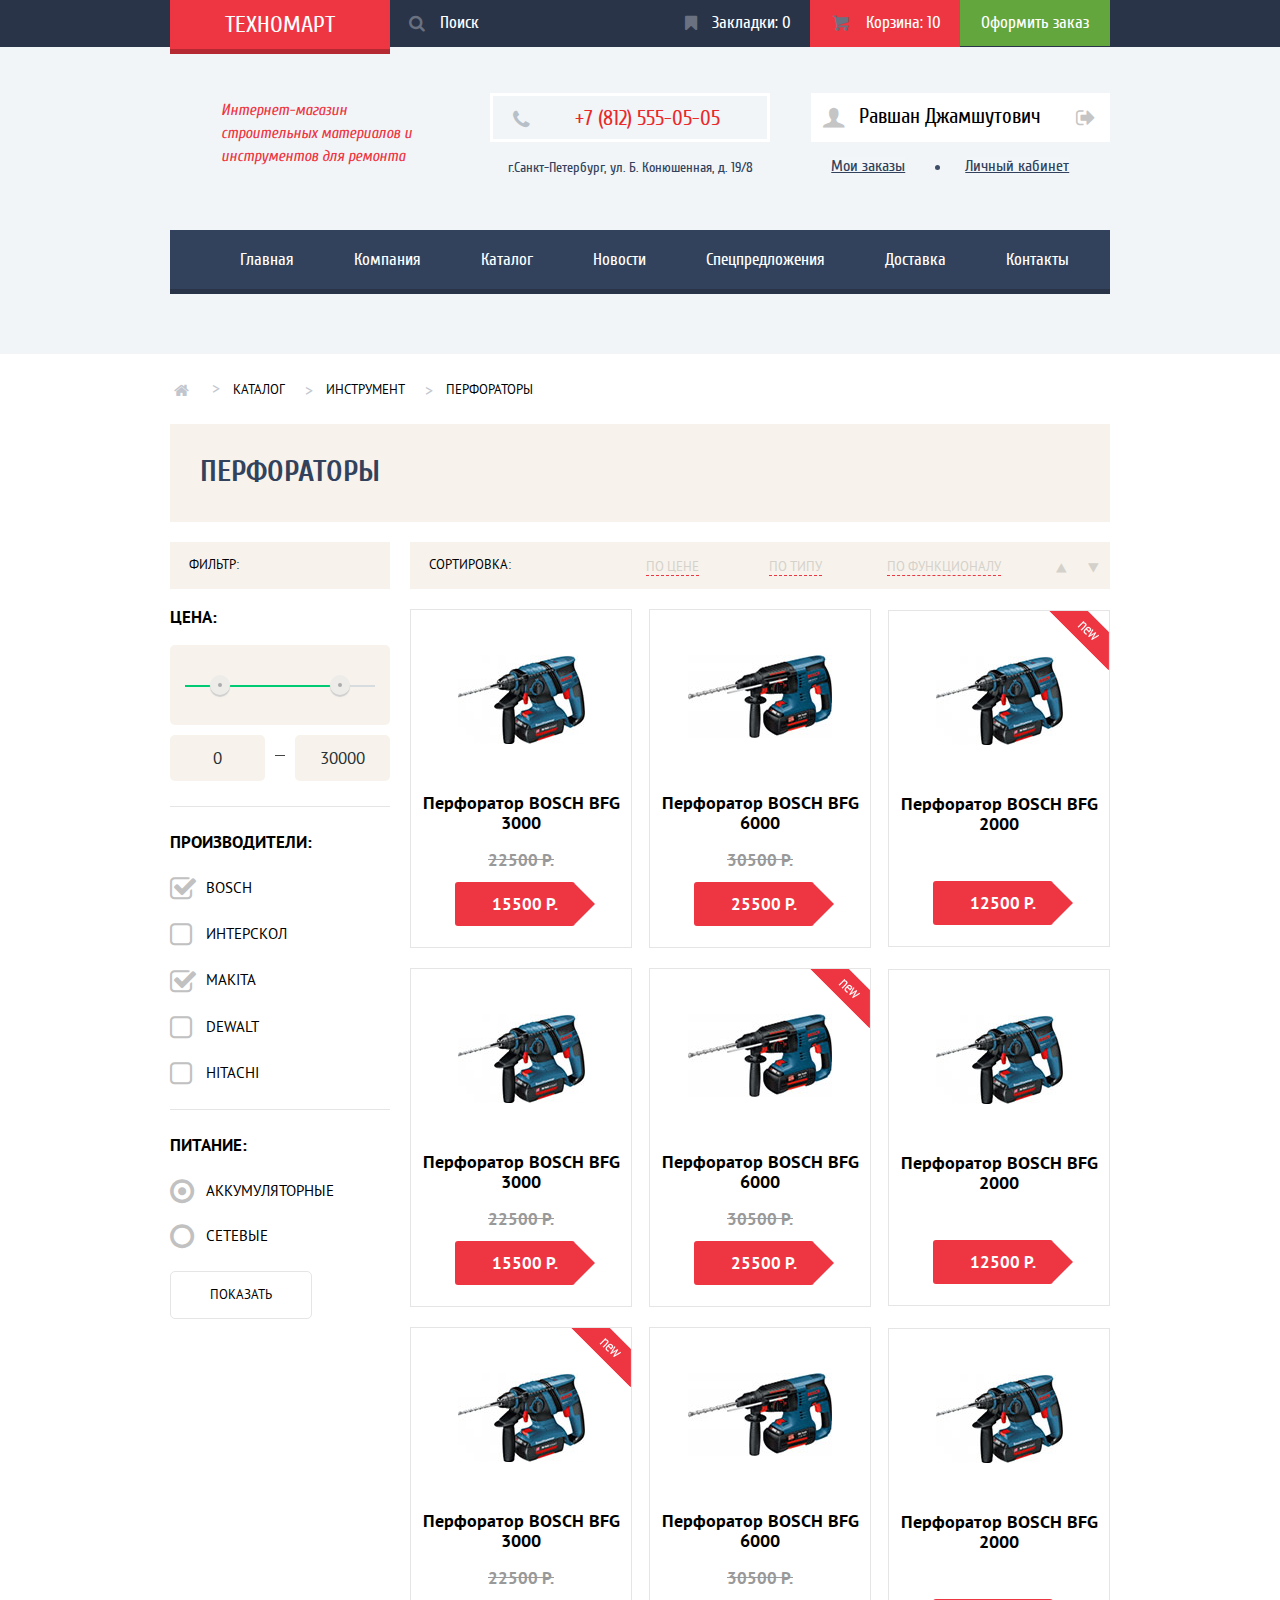
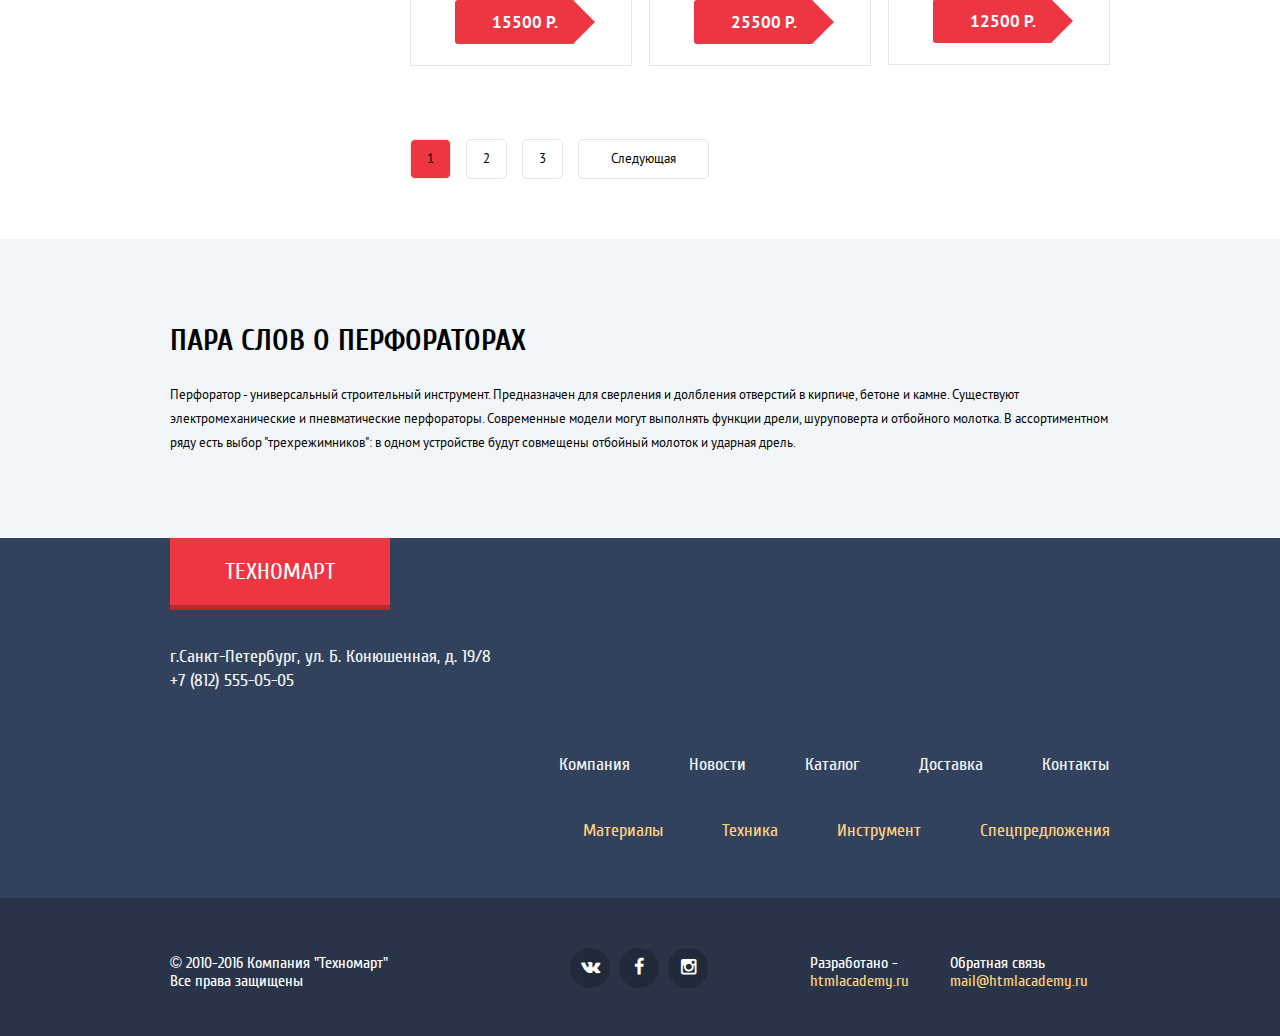
==== catalogue.html @ 8224f067 "Подправила замечания, начала формировать скрипты" ====
<!DOCTYPE html>
<html lang="ru">

<head>
  <meta charset="utf-8">
  <meta http-equiv="x-ua-compatible" content="IE=edge">
  <title>Техномарт - главная</title>
  <link href='https://fonts.googleapis.com/css?family=Cuprum:400,400italic,700&subset=cyrillic' rel='stylesheet' type='text/css'>
  <link href='https://fonts.googleapis.com/css?family=PT+Sans:400,400italic,700,700italic&subset=cyrillic' rel='stylesheet' type='text/css'>
  <link rel="stylesheet" href="css/normalize.css">
  <link rel="stylesheet" href="css/style.css">
</head>

<body>
  <header class="main-header">
    <div class="header-top">
      <div class="container clearfix">
        <div class="logo-wrapper">
          <a class="logo header" href="index.html">Техномарт</a>
        </div>
        <label class="goods-search">
          <input class="search-form" type="search" name="search" placeholder="Поиск">
          <i class="icon-search"></i>
        </label>
        <ul class="goods-order">
          <li>
            <a class="bookmark" href="#"><i class="icon-bookmark"></i>Закладки: 0</a>
          </li>
          <li>
            <a class="basket basket-full" href="#"><i class="icon-basket"></i>Корзина: 10</a>
          </li>
          <li>
            <a class="make-order" href="#">Оформить заказ</a>
          </li>
        </ul>
      </div>
    </div>
    <div class="header-middle">
      <div class="container clearfix">
        <div class="shop-presentation">
          <p>Интернет-магазин строительных материалов и инструментов для ремонта</p>
        </div>
        <div class="header-contacts">
          <span class="phone"><i class="icon-phone"></i>+7 (812) 555-05-05</span>
          <p>г.Санкт-Петербург, ул. Б. Конюшенная, д. 19/8</p>
        </div>
        <div class="user-block">
          <div class="authorized-user">
            <a class="username" href="#"><i class="icon-user"></i>Равшан Джамшутович</a>
            <a class="logout" href="#"><i class="icon-logout"></i></a>
          </div>
          <ul class="user-data">
            <li>
              <a class="orders" href="#">Мои заказы</a></li>
            <li><i></i></li>
            <li><a class="user-page" href="#">Личный кабинет</a></li>
          </ul>
        </div>
      </div>
      <nav class="main-navigation container">
        <ul>
          <li><a href="index.html">Главная</a></li>
          <li><a href="#">Компания</a></li>
          <li><a>Каталог</a></li>
          <li><a href="#">Новости</a></li>
          <li><a href="#">Спецпредложения</a></li>
          <li><a href="#">Доставка</a></li>
          <li><a href="#">Контакты</a></li>
        </ul>
      </nav>
    </div>
  </header>
  <div class="container">
    <ul class="breadcrumbs">
      <li>
        <a href="index.html"><i class="icon-home"></i></a>
      </li>
      <li>
        <a href="#">Каталог</a>
      </li>
      <li>
        <a href="#">Инструмент</a>
      </li>
      <li>
        <a>Перфораторы</a>
      </li>
    </ul>
    <h2 class="catalogue-title">Перфораторы</h2>
    <div class="catalogue-container clearfix">
      <div class="catalogue-content-left">
        <form class="catalogue-filter" action="/echo" method="post">
          <span class="range-category">Фильтр:</span>
          <span class="price-category">Цена:</span>
          <div class="price-filter">
            <div class="range-controls">
              <div class="scale">
                <div style="width:80%;" class="bar"></div>
              </div>
              <div class="toggle min-toggle"></div>
              <div class="toggle max-toggle"></div>
            </div>
            <div class="price-controls">
              <input class="min-price" type="text" value="0"><i></i>
              <input class="max-price" type="text" value="30000">
            </div>
          </div>
          <div class="producers">
            <fieldset>
              <legend>Производители:</legend>
              <input type="checkbox" name="BOSCH" id="BOSCH" checked>
              <label for="BOSCH">BOSCH</label>
              <input type="checkbox" name="Интерскол" id="Interscol">
              <label for="Interscol">ИНТЕРСКОЛ
              </label>
              <input type="checkbox" name="MAKITA" id="MAKITA" checked>
              <label for="MAKITA">MAKITA
              </label>
              <input type="checkbox" name="DEWALT" id="DEWALT">
              <label for="DEWALT">DEWALT
              </label>
              <input type="checkbox" name="HITACHI" id="HITACHI">
              <label for="HITACHI">HITACHI
              </label>
            </fieldset>
          </div>
          <div class="power-supply">
            <fieldset>
              <legend>Питание:</legend>
              <input type="radio" name="power-supply" id="power-supply1" value="Аккумуляторные" checked>
              <label for="power-supply1">Аккумуляторные
              </label>
              <input type="radio" name="power-supply" id="power-supply2" value="Сетевые">
              <label for="power-supply2">Сетевые
              </label>
            </fieldset>
          </div>
          <button class="supply-btn" type="submit">Показать</button>
        </form>
      </div>
      <div class="catalogue-content-right">
        <div class="sorting range-category clearfix">
          <span class="sorting-title">Сортировка:</span>
          <ul class="sorting-category">
            <li><a href="#">По цене</a></li>
            <li><a href="#">По типу</a></li>
            <li><a href="#">По функционалу</a></li>
            <li><a class="sorting-controls active" href="#"><i class="icon-up-dir"></i></a></li>
            <li><a class="sorting-controls" href="#"><i class="icon-down-dir"></i></a></li>
          </ul>
        </div>
        <div class="catalogue-list">
          <div class="catalogue-wrapper">
            <div class="catalogue-item-image inner-page">
              <div class="flag flag-new"></div>
              <div class="actions">
                <a class="buy" href="#"><i class="icon-basket"></i>Купить</a>
                <a class="bookmark" href="#">В закладки</a>
              </div>
              <div class="image">
                <img width="127" height="89" src="img/BFG-3000-trim.jpg" alt="BOSCH BFG 3000">
              </div>
              <p>
                <a class="item-title" href="#">
                  <span>Перфоратор BOSCH</span>
                  <span>BFG 3000</span></a>
              </p>
              <span class="discount">22500 P.</span>
              <span class="price">15500 P.</span>
            </div>
            <div class="catalogue-item-image inner-page">
              <div class="flag flag-new"></div>
              <div class="actions">
                <a class="buy" href="#"><i class="icon-basket"></i>Купить</a>
                <a class="bookmark" href="#">В закладки</a>
              </div>
              <div class="image">
                <img width="144" height="83" src="img/BFG-6000-trim.jpg" alt="BOSCH BFG 6000">
              </div>
              <p>
                <a class="item-title" href="#">
                  <span>Перфоратор BOSCH</span>
                  <span>BFG 6000</span></a>
              </p>
              <span class="discount">30500 P.</span>
              <span class="price">25500 P.</span>
            </div>
            <div class="catalogue-item-image inner-page no-discount">
              <div class="flag flag-new new-item"></div>
              <div class="actions">
                <a class="buy" href="#"><i class="icon-basket"></i>Купить</a>
                <a class="bookmark" href="#">В закладки</a>
              </div>
              <div class="image">
                <img width="127" height="89" src="img/BFG-2000-trim.jpg" alt="BOSCH BFG 2000">
              </div>
              <p>
                <a class="item-title" href="#">
                  <span>Перфоратор</span>
                  <span>BOSCH BFG 2000</span></a>
              </p>
              <span class="discount">12500 Р.</span>
              <span class="price">12500 P.</span>
            </div>
            <div class="catalogue-item-image inner-page">
              <div class="flag flag-new"></div>
              <div class="actions">
                <a class="buy" href="#"><i class="icon-basket"></i>Купить</a>
                <a class="bookmark" href="#">В закладки</a>
              </div>
              <div class="image">
                <img width="127" height="89" src="img/BFG-3000-trim.jpg" alt="BOSCH BFG 3000">
              </div>
              <p>
                <a class="item-title" href="#">
                  <span>Перфоратор BOSCH</span>
                  <span>BFG 3000</span></a>
              </p>
              <span class="discount">22500 P.</span>
              <span class="price">15500 P.</span>
            </div>
            <div class="catalogue-item-image inner-page">
              <div class="flag flag-new new-item"></div>
              <div class="actions">
                <a class="buy" href="#"><i class="icon-basket"></i>Купить</a>
                <a class="bookmark" href="#">В закладки</a>
              </div>
              <div class="image">
                <img width="144" height="83" src="img/BFG-6000-trim.jpg" alt="BOSCH BFG 6000">
              </div>
              <p>
                <a class="item-title" href="#">
                  <span>Перфоратор BOSCH</span>
                  <span>BFG 6000</span></a>
              </p>
              <span class="discount">30500 P.</span>
              <span class="price">25500 P.</span>
            </div>
            <div class="catalogue-item-image inner-page no-discount">
              <div class="flag flag-new"></div>
              <div class="actions">
                <a class="buy" href="#"><i class="icon-basket"></i>Купить</a>
                <a class="bookmark" href="#">В закладки</a>
              </div>
              <div class="image">
                <img width="127" height="89" src="img/BFG-2000-trim.jpg" alt="BOSCH BFG 2000">
              </div>
              <p>
                <a class="item-title" href="#">
                  <span>Перфоратор BOSCH</span>
                  <span>BFG 2000</span></a>
              </p>
              <span class="discount">12500 Р.</span>
              <span class="price">12500 P.</span>
            </div>
            <div class="catalogue-item-image inner-page">
              <div class="flag flag-new new-item"></div>
              <div class="actions">
                <a class="buy" href="#"><i class="icon-basket"></i>Купить</a>
                <a class="bookmark" href="#">В закладки</a>
              </div>
              <div class="image">
                <img width="127" height="89" src="img/BFG-3000-trim.jpg" alt="BOSCH BFG 3000">
              </div>
              <p>
                <a class="item-title" href="#">
                  <span>Перфоратор BOSCH</span>
                  <span>BFG 3000</span></a>
              </p>
              <span class="discount">22500 P.</span>
              <span class="price">15500 P.</span>
            </div>
            <div class="catalogue-item-image inner-page">
              <div class="flag flag-new"></div>
              <div class="actions">
                <a class="buy" href="#"><i class="icon-basket"></i>Купить</a>
                <a class="bookmark" href="#">В закладки</a>
              </div>
              <div class="image">
                <img width="144" height="83" src="img/BFG-6000-trim.jpg" alt="BOSCH BFG 6000">
              </div>
              <p>
                <a class="item-title" href="#">
                  <span>Перфоратор BOSCH</span>
                  <span> BFG 6000</span></a>
              </p>
              <span class="discount">30500 P.</span>
              <span class="price">25500 P.</span>
            </div>
            <div class="catalogue-item-image inner-page no-discount">
              <div class="flag flag-new"></div>
              <div class="actions">
                <a class="buy" href="#"><i class="icon-basket"></i>Купить</a>
                <a class="bookmark" href="#">В закладки</a>
              </div>
              <div class="image">
                <img width="127" height="89" src="img/BFG-2000-trim.jpg" alt="BOSCH BFG 2000">
              </div>
              <p>
                <a class="item-title" href="#">
                  <span>Перфоратор BOSCH</span>
                  <span>BFG 2000</span></a>
              </p>
              <span class="discount">12500 Р.</span>
              <span class="price">12500 P.</span>
            </div>
          </div>
        </div>
        <ul class="paginator">
          <li>
            <a class="page current">1</a>
          </li>
          <li>
            <a class="page" href="#2">2</a>
          </li>
          <li>
            <a class="page" href="#3">3</a>
          </li>
          <li>
            <a class="next" href="#">Следующая</a>
          </li>
        </ul>
      </div>
    </div>
  </div>
  <div class="goods-description">
    <div class="container">
      <h2 class="catalogue-info">Пара слов о перфораторах</h2>
      <p>Перфоратор - универсальный строительный инструмент. Предназначен для сверления и долбления отверстий в кирпиче, бетоне и камне. Существуют электромеханические и пневматические перфораторы. Современные модели могут выполнять функции дрели, шуруповерта
        и отбойного молотка. В ассортиментном ряду есть выбор "трехрежимников": в одном устройстве будут совмещены отбойный молоток и ударная дрель.</p>
    </div>
  </div>
  <footer class="main-footer catalogue-footer">
    <div class="footer-top">
      <div class="container clearfix">
        <div class="footer-contacts">
          <a class="logo footer" href="index.html">Техномарт</a>
          <p>г.Санкт-Петербург, ул. Б. Конюшенная, д. 19/8
            <br> +7 (812) 555-05-05</p>
        </div>
        <div class="footer-navigation">
          <nav class="site-navigation">
            <ul>
              <li><a href="#">Компания</a></li>
              <li><a href="#">Новости</a></li>
              <li><a>Каталог</a></li>
              <li><a href="#">Доставка</a></li>
              <li><a href="#">Контакты</a></li>
            </ul>
          </nav>
          <nav class="goods-navigation">
            <ul>
              <li><a href="#">Материалы</a></li>
              <li><a href="#">Техника</a></li>
              <li><a href="#">Инструмент</a></li>
              <li><a href="#">Спецпредложения</a></li>
            </ul>
          </nav>
        </div>
      </div>
    </div>
    <div class="footer-bottom">
      <div class="container clearfix">
        <div class="footer-copyright">
          <p>© 2010-2016 Компания "Техномарт"
            <br> Все права защищены</p>
        </div>
        <div class="footer-social">
          <a href="#" class="social-btn"><i class="icon-vk"></i><b>Вконтакте</b></a>
          <a href="#" class="social-btn"><i class="icon-facebook"></i><b>Фейсбук</b></a>
          <a href="#" class="social-btn"><i class="icon-instagramm"></i><b>Инстаграмм</b></a>
        </div>
        <div class="footer-feedback">
          <p>
            <span>Обратная связь</span>
            <a href="#">mail@htmlacademy.ru</a></p>
        </div>
        <div class="footer-developers">
          <p>
            <span>Разработано - </span>
            <a href="#">htmlacademy.ru</a></p>
        </div>
      </div>
    </div>
  </footer>
  <div class="modal-content-order">
    <button class="modal-content-close" type="button" title="Закрыть">Закрыть</button>
    <div class="modal-form-wrapper">
      <i class="icon-add"></i>
      <h2>Товар добавлен в корзину!</h2>
    </div>
    <div class="add-basket-actions">
      <div class="modal-form-wrapper">
        <a class="btn modal-make-order" href="#">Оформить заказ</a>
        <a class="btn purchase" href="#">Продолжить покупки</a>
      </div>
    </div>
  </div>
  <div class="modal-overlay" hidden></div>
<script src="js/popup-map.js"></script>
</body>

</html>
---- css/style.css ----
@font-face {
      font-weight: normal;
      font-style: normal;
      font-family: 'symbols-technomart';
      src: url('../fonts/symbols-technomart.woff') format('woff'), url('../fonts/symbols-technomart.woff2') format('woff2');
    }
    @font-face {
      font-weight: normal;
      font-style: normal;
      font-family: 'Cuprum';
      src: url('../fonts/web/cuprum.woff') format('woff'), url('../fonts/web/cuprum.woff2') format('woff2');
    }
    @font-face {
      font-weight: normal;
      font-style: italic;
      font-family: 'Cuprum';
      src: url('../fonts/web/cuprumitalic.woff') format('woff'), url('../fonts/web/cuprumitalic.woff2') format('woff2');
    }
    @font-face {
      font-weight: bold;
      font-style: normal;
      font-family: 'Cuprum';
      src: url('../fonts/web/cuprumbold.woff') format('woff'), url('../fonts/web/cuprumbold.woff2') format('woff2');
    }
    @font-face {
      font-weight: normal;
      font-style: normal;
      font-family: 'PT Sans';
      src: url('../fonts/web/ptsans.woff') format('woff'), url('../fonts/web/ptsans.woff2') format('woff2');
    }
    @font-face {
      font-weight: bold;
      font-style: normal;
      font-family: 'PT Sans';
      src: url('../fonts/web/ptsansbold.woff') format('woff'), url('../fonts/web/ptsansbold.woff2') format('woff2');
    }
    [class^='icon-']::before, [class*=' icon-']::before {
      display: inline-block;
      vertical-align: middle;
      width: 1em;
      margin-right: 0.2em;
      margin-left: 0.2em;
      font-weight: normal;
      line-height: 1em;
      font-family: 'symbols-technomart';
      text-align: center;
      text-transform: none;
      text-decoration: inherit;
      font-style: normal;
      font-variant: normal;
      speak: none;
    }
    .icon-left::before {
      content: '\3c';
    }
    /* '&lt;' */

    .icon-right::before {
      content: '\3e';
    }
    /* '&gt;' */

    .icon-basket::before {
      content: '\62';
    }
    /* 'b' */

    .icon-facebook::before {
      content: '\66';
    }
    /* 'f' */

    .icon-twitter::before {
      content: '\74';
    }
    /* 't' */

    .icon-vk::before {
      content: '\76';
    }
    /* 'v' */

    .icon-up::before {
      content: '\2c4';
    }
    /* '˄' */

    .icon-down::before {
      content: '\2c5';
    }
    /* '˅' */

    .icon-left-big::before {
      content: '\2190';
    }
    /* '←' */

    .icon-right-big::before {
      content: '\2192';
    }
    /* '→' */

    .icon-login::before {
      content: '\2386';
    }
    /* '⎆' */

    .icon-logout::before {
      content: '\241b';
    }
    /* '␛' */

    .icon-up-dir::before {
      content: '\25b2';
    }
    /* '▲' */

    .icon-down-dir::before {
      content: '\25bc';
    }
    /* '▼' */

    .icon-circle::before {
      content: '\25cb';
    }
    /* '○' */

    .icon-circle-dot::before {
      content: '\25cf';
    }
    /* '●' */

    .icon-star::before {
      content: '\2605';
    }
    /* '★' */

    .icon-check-off::before {
      content: '\2610';
    }
    /* '☐' */

    .icon-check-on::before {
      content: '\2611';
    }
    /* '☑' */

    .icon-youtube::before {
      content: '\f39e';
    }
    /* '' */

    .icon-home::before {
      content: '🏠';
    }
    /* '\1f3e0' */

    .icon-user::before {
      content: '👨';
    }
    /* '\1f468' */

    .icon-phone::before {
      content: '📞';
    }
    /* '\1f4de' */

    .icon-instagramm::before {
      content: '📷';
    }
    /* '\1f4f7' */

    .icon-search::before {
      content: '🔍';
    }
    .icon-bookmark::before {
      content: '\1f516';
    }
    body {
      margin: 0;
      padding: 0;
      background: #fff;
      color: #000;
      font-family: 'Cuprum', sans-serif, 'Arial';
      font-size: 18px;
      line-height: 18px;
      font-weight: 400;
    }
    a {
      text-decoration: none;
    }
    ul {
      list-style-type: none;
    }
    .clearfix::after {
      content: '';
      display: table;
      clear: both;
    }
    .container {
      width: 940px;
      margin: 0 auto;
      padding: 0 10px;
    }
    .header-top, .footer-bottom {
      background: #293449;
    }
    .main-navigation, .footer-top {
      background: #32425c;
    }
    .header-top i::before {
      color: #b7bfc8;
      font-size: 17px;
      line-height: 18px;
    }
    .header-top, .main-footer {
      min-width: 960px;
    }
    .logo-wrapper {
      position: relative;
    }
    .logo {
      display: inline-block;
      width: 220px;
      -moz-box-sizing: border-box;
      /* Для Firefox */
      -webkit-box-sizing: border-box;
      /* Для Safari и Chrome */
      box-sizing: border-box;
      padding: 13px 55px;
      padding-bottom: 17px;
      background: #ee3643;
      -webkit-box-shadow: inset 0 -5px 0 0 rgba(0, 0, 0, 0.24);
      -moz-box-shadow: inset 0 -5px 0 0 rgba(0, 0, 0, 0.24);
      box-shadow: inset 0 -5px 0 0 rgba(0, 0, 0, 0.24);
      color: #fff;
      font-size: 24px;
      line-height: 24px;
      text-transform: uppercase;
      text-align: center;
      vertical-align: bottom;
    }
    .header {
      position: absolute;
    }
    .header:hover {
      background: #ca2c37;
    }
    .header:focus {
      background: #ba2732;
    }
    .goods-search {
      float: left;
      margin-left: 220px;
      position: relative;
      width: 260px;
    }
    .search-form[type='search'] {
      -moz-box-sizing: border-box;
      /* Для Firefox */
      -webkit-box-sizing: border-box;
      /* Для Safari и Chrome */
      box-sizing: border-box;
      padding-top: 14px;
      padding-bottom: 14px;
      padding-left: 50px;
      width: inherit;
      background: #293449;
      font-family: 'Cuprum', sans-serif, 'Arial';
      color: #fff;
      font-size: 17px;
      line-height: 18px;
      border: none;
      /* Убираем рамку */
      outline: none;
      /* Убираем свечение в Chrome и Safari */
      -webkit-appearance: none;
      /* Убираем рамку в Chrome и Safari */
    }
    .search-form+.icon-search {
      display: inline;
    }
    .goods-search .icon-search::before {
      content: '🔍';
      position: absolute;
      top: 15px;
      left: 15px;
      color: #6a7180;
    }
    .goods-search .search-form[type='search']:focus {
      background: #fff;
      color: #585858;
    }
    .goods-search input[type='search']:focus+.icon-search:before {
      color: #ee3643;
    }
    .search-form[type='search']::-webkit-input-placeholder {
      color: #fff;
      opacity: 1;
    }
    .search-form[type='search']::-moz-placeholder {
      color: #fff;
      opacity: 1;
    }
    .search-form[type='search']:-moz-placeholder {
      color: #fff;
      opacity: 1;
    }
    .search-form[type='search']:-ms-input-placeholder {
      color: #fff;
      opacity: 1;
    }
    .header-top i::before {
      color: #6a7180;
    }
    .header-top i:hover::before {
      color: #fff;
    }
    .icon-bookmark::before {
      margin-right: 13px;
    }
    .icon-basket::before {
      margin-right: 17px;
    }
    .goods-order .basket-full {
      background: #ee3643;
    }
    .bookmark:hover {
      background: #212a3a;
      color: #fff;
    }
    .goods-order .basket-empty:hover {
      background: #212a3a;
      color: #fff;
    }
    .goods-order .basket-full:hover {
      background: #ba2732;
      color: #fff;
    }
    .goods-order a:focus:not(.make-order) {
      background: #161d29;
      color: #8b8e94;
    }
    .goods-order {
      float: right;
      margin: 0;
      padding: 0;
      font-size: 0;
    }
    .goods-order li {
      display: inline-block;
      vertical-align: top;
      text-align: center;
      font-size: 17px;
      line-height: 18px;
    }
    .goods-order a {
      display: block;
      padding-top: 14px;
      padding-bottom: 14px;
      width: 150px;
      color: #fff;
    }
    .goods-order .make-order {
      background: #63a63e;
    }
    .goods-order .make-order:hover {
      background: #5fbb2d;
    }
    .goods-order .make-order:focus {
      background: #518534;
      color: #b7c9af;
    }
    h1 {
      color: #32425c;
      font-family: 'Cuprum', sans-serif;
      font-size: 30px;
      line-height: 30px;
      font-weight: 400;
    }
    .header-middle {
      background: #f1f5f7;
      padding-top: 46px;
      padding-bottom: 60px;
    }
    .shop-presentation {
      float: left;
      max-width: 300px;
      -moz-box-sizing: border-box;
      /* Для Firefox */
      -webkit-box-sizing: border-box;
      /* Для Safari и Chrome */
      box-sizing: border-box;
      padding-left: 51px;
      padding-right: 48px;
      font-style: italic;
      font-size: 16px;
      line-height: 23px;
      color: #ee3643;
      margin-top: -10px;
      margin-right: 20px;
    }
    .header-contacts {
      float: left;
    }
    .phone {
      display: inline-block;
      border: 3px solid #fff;
      text-align: center;
      padding-top: 13px;
      padding-bottom: 13px;
      padding-left: 53px;
      padding-right: 47px;
      vertical-align: middle;
      height: 17px;
      color: #e9292a;
      font-size: 21px;
    }
    .icon-phone {
      position: relative;
    }
    .icon-phone::before {
      content: '📞';
      color: #b7bfc8;
      -webkit-transform: translateX(-40px);
      transform: translateX(-40px);
    }
    .header-contacts p {
      font-size: 14px;
      line-height: 24px;
      color: #32425c;
      text-align: center;
    }
    .user-block {
      float: right;
      padding: 0;
      margin: 0;
      font-size: 0;
      min-width: 280px;
    }
    .user-block a {
      font-size: 21px;
      line-height: 18px;
      color: #000;
      background: #fff;
    }
    .login, .signup {
      display: inline-block;
      padding-top: 14px;
      padding-bottom: 14px;
      text-align: center;
      vertical-align: middle;
    }
    .login {
      padding-right: 27px;
      padding-left: 16px;
      margin-right: 10px;
    }
    .icon-login::before {
      color: #c5c5c5;
      font-size: 18px;
      -webkit-transform: translateX(-5px);
      transform: translateX(-5px);
    }
    .icon-login:hover::before {
      color: #32425c;
    }
    .signup {
      padding-left: 25px;
      padding-right: 25px;
    }
    .login:hover, .signup:hover {
      color: #f8c0c2;
    }
    .login:active, .signup:focus {
      color: #c5c5c5;
    }
    .icon-login:hover::before {
      color: #32425c;
    }
    .authorized-user a {
      display: inline-block;
      vertical-align: middle;
      font-size: 21px;
      line-height: 18px;
      color: #000;
      background: #fff;
      padding-top: 14px;
      padding-bottom: 14px;
    }
    .authorized-user a:hover {
      color: #32425c;
    }
    .authorized-user a:focus {
      color: #c5c5c5;
    }
    .username {
      padding-left: 18px;
      padding-right: 40px;
    }
    .icon-user::before {
      -webkit-transform: translateX(-10px);
      transform: translateX(-10px);
    }
    .icon-logout::before {
      -webkit-transform: translateX(-10px);
      transform: translateX(-10px);
    }
    .user-data {
      position: relative;
      padding-left: 20px;
      font-size: 0;
      margin: 0;
    }
    .user-data li {
      margin-top: 15px;
      margin-right: 30px;
      display: inline-block;
      vertical-align: middle;
    }
    .user-data a {
      font-size: 16px;
      line-height: 18px;
      color: #32425c;
      background: #f2f6f8;
      text-decoration: underline;
    }
    .user-data a:hover {
      color: #ee3643;
    }
    .user-data a:focus {
      color: #c5cad0;
    }
    .user-data i::before {
      position: absolute;
      content: '';
      width: 5px;
      height: 5px;
      border-radius: 50%;
      background: #3f4e66;
      bottom: 10px;
    }
    .authorized-user i::before {
      color: #c5c5c5;
    }
    .authorized-user i:hover::before {
      color: #32425c;
    }
    .main-navigation {
      border-bottom: 5px solid #293449;
      margin-top: 36px;
      padding: 0;
    }
    .main-navigation ul {
      margin: 0;
      font-size: 0;
    }
    .main-navigation li {
      display: inline-block;
      vertical-align: middle;
      font-size: 17px;
      line-height: 17px;
    }
    .main-navigation a {
      display: block;
      padding: 21px 30px;
      color: #fff;
    }
    .main-navigation a:hover {
      background: #293449;
    }
    .main-navigation a:focus {
      background: #293449;
      color: #93969c;
    }
    .btn {
      display: inline-block;
      padding-top: 12px;
      padding-bottom: 12px;
      font-size: 14px;
      line-height: 18px;
      text-transform: uppercase;
      color: #fff;
      background: #ee3643;
      border-radius: 5px;
      vertical-align: middle;
      text-align: center;
    }
    .goods-promo {
      padding-top: 59px;
      padding-bottom: 53px;
    }
    .goods-promo .title {
      margin-left: 23px;
      margin-top: 20px;
      font-size: 24px;
      line-height: 30px;
      color: #fff;
    }
    .goods-promo article {
      width: 300px;
      height: 124px;
      display: inline-block;
      vertical-align: middle;
      position: relative;
    }
    article .promo {
      display: inline-block;
      vertical-align: middle;
      min-width: 87px;
      padding: 14px 24px;
      font-size: 14px;
      line-height: 18px;
      text-transform: uppercase;
      text-align: center;
      color: #fff;
      margin-left: 23px;
      margin-top: 10px;
      background: rgba(0, 0, 0, 0.1);
    }
    article .promo:hover {
      background: rgba(204, 204, 204, 0.1);
    }
    article .promo:focus {
      font-size: 0;
      background: rgba(178, 178, 178, 0.1);
    }
    .bucket-img {
      position: absolute;
      background: #f6b22d url('../img/sprite.png') no-repeat;
      background-position: -391px -884px;
      width: 44px;
      height: 65px;
      bottom: 27px;
      left: 212px;
    }
    .materials {
      background: #f6b22d;
    }
    .tools {
      background: #4aafde;
    }
    .drill-img {
      position: absolute;
      background: #4aafde url('../img/sprite.png') no-repeat;
      background-position: -216px -884px;
      width: 75px;
      height: 61px;
      bottom: 27px;
      left: 197px;
    }
    .machinery {
      background: #cc79d1;
    }
    .tractor-img {
      position: absolute;
      background: #cc79d1 url('../img/sprite.png') no-repeat;
      background-position: -118px -884px;
      width: 78px;
      height: 62px;
      bottom: 27px;
      left: 190px;
    }
    .discounts {
      background: #85d179;
      margin-top: 20px;
      margin-left: 20px;
    }
    .cart-img {
      position: absolute;
      background: #85d179 url('../img/sprite.png') no-repeat;
      background-position: -311px -963px;
      width: 59px;
      height: 72px;
      bottom: 27px;
      left: 196px;
    }
    .delivery {
      background: #f6b22d;
      margin-top: 20px;
      margin-left: 20px;
    }
    .delivery-img {
      position: absolute;
      background: #f6b22d url('../img/sprite.png') no-repeat;
      background-position: -20px -884px;
      width: 78px;
      height: 63px;
      bottom: 27px;
      left: 190px;
    }
    .materials, .tools {
      margin-right: 15px;
    }
    .sliders {
      position: relative;
      float: left;
    }
    .slider {
      margin-top: 20px;
      width: 620px;
      height: 267px;
    }
    .slider-one {
      background: #918e8b url('../img/slider-1-image.jpg') no-repeat;
      background-size: cover;
      display: block;
    }
    .slider-two {
      background: #918e8b url('../img/slider-2-image.jpg') no-repeat;
      background-size: cover;
      display: none;
    }
    .slide-content {
      margin-left: 27px;
      padding-top: 18px;
    }
    .slide-title {
      font-family: 'Cuprum', sans-serif, 'Arial';
      font-size: 36px;
      line-height: 30px;
      font-weight: 700;
      text-transform: uppercase;
      margin-top: 0;
      margin-bottom: 6px;
      color: #fff;
    }
    .slide-promo {
      font-family: 'PT Sans', sans-serif, 'Arial';
      font-size: 18px;
      line-height: 24px;
      margin-bottom: 23px;
      color: #fff;
    }
    .slide-content .btn {
      position: absolute;
      padding-left: 49px;
      padding-right: 45px;
      min-width: 100px;
      left: 24px;
      bottom: 22px;
    }
    .slide-content .btn:hover {
      background: #ca2c37;
    }
    .slide-content .btn:focus {
      background: #ba2732;
    }
    .slider-controls {
      position: absolute;
      left: 50%;
      bottom: 33px;
      width: 120px;
      height: 15px;
      margin-left: -60px;
      text-align: center;
    }
    .slider-controls i {
      display: inline-block;
      width: 6px;
      height: 6px;
      margin: 0 3px;
      background: #fff;
      border: 2px solid #fff;
      vertical-align: top;
      border-radius: 50%;
      cursor: pointer;
    }
    .slider-controls .active {
      background: #ee3643;
    }
    .slider::before {
      position: absolute;
      content: '\3c';
      color: #fff;
      left: 27px;
      bottom: 45%;
      font-size: 60px;
      cursor: pointer;
    }
    .slider::after {
      position: absolute;
      content: '\3e';
      color: #fff;
      right: 22px;
      bottom: 45%;
      font-size: 60px;
      cursor: pointer;
    }
    .popular-goods {
      margin-bottom: 22px;
    }
    .popular-heading {
      background: #f7f3ec;
      margin-bottom: 20px;
    }
    .popular-category {
      float: left;
      font-size: 30px;
      line-height: 30px;
      color: #32425c;
      text-transform: uppercase;
      margin-top: 33px;
      margin-bottom: 35px;
      margin-left: 30px;
    }
    .popular-link {
      float: right;
      padding: 14px 55px;
      margin-right: 24px;
      margin-top: 25px;
      margin-bottom: 25px;
    }
    .popular-link:hover {
      background: #ca2c37;
    }
    .popular-link:focus {
      background: #ba2732;
    }
    .catalogue-wrapper {
      margin: 0;
      padding: 0;
      font-size: 0;
    }
    .catalogue-item-image {
      position: relative;
      display: inline-block;
      vertical-align: middle;
      width: 220px;
      height: 100%;
      margin-right: 17px;
      margin-bottom: 20px;
      font-family: 'PT Sans', sans-serif, 'Arial';
      font-weight: 700;
      border: 1px solid #e5e5e5;
      -webkit-transition: 0.3s ease-in-out;
      -moz-transition: 0.3s ease-in-out;
      -o-transition: 0.3s ease-in-out;
      transition: 0.3s ease-in-out;
    }
    .main-page:nth-child(4n) {
      margin-right: 0;
    }
    .flag {
      position: absolute;
      top: 0;
      right: 0;
      width: 60px;
      height: 59px;
      overflow: hidden;
      text-indent: -9999px;
      display: none;
    }
    .flag-new {
      background-image: url('../img/sprite.png');
      background-position: -311px -884px;
    }
    .new-item {
      display: block;
    }
    .catalogue-item-image .image {
      margin-top: 45px;
      margin-bottom: 50px;
      width: 220px;
      height: 88px;
      text-align: center;
      vertical-align: middle;
    }
    .catalog-item .image img {
      max-width: 100%;
    }
    .item-title {
      display: block;
      font-size: 18px;
      line-height: 20px;
      text-align: center;
      vertical-align: middle;
      color: #000;
    }
    .discount {
      display: block;
      margin-top: 18px;
      font-size: 17px;
      line-height: 18px;
      color: #999999;
      text-decoration: line-through;
      text-align: center;
      vertical-align: middle;
    }
    .price {
      position: relative;
      display: inline-block;
      vertical-align: middle;
      padding-top: 13px;
      padding-bottom: 13px;
      padding-left: 37px;
      padding-right: 17px;
      margin-top: 13px;
      margin-bottom: 21px;
      margin-left: 44px;
      background: #ee3643;
      font-size: 17px;
      line-height: 18px;
      color: #fff;
      border-radius: 3px;
      cursor: pointer;
    }
    .catalogue-item-image .price::after {
      content: '';
      position: absolute;
      top: 2px;
      right: -40px;
      width: 0;
      height: 0;
      border: 20px solid white;
      border-left-color: #ee3643;
    }
    .catalogue-item-image:hover {
      border: 1px solid #e5e5e5;
      -webkit-box-shadow: 0 10px 25px 0 rgba(41, 52, 73, 0.5);
      -moz-box-shadow: 0 10px 25px 0 rgba(41, 52, 73, 0.5);
      box-shadow: 0 10px 25px 0 rgba(41, 52, 73, 0.5);
    }
    .popular-producers {
      margin-bottom: 65px;
    }
    .producers-list {
      padding: 0;
      margin: 0;
      font-size: 0;
    }
    .company-card {
      display: inline-block;
      width: 218px;
      height: 145px;
      margin-bottom: 21px;
      margin-right: 20px;
      text-align: center;
      vertical-align: middle;
      border: 1px solid #e5e5e5;
      -webkit-transition: 0.2s ease-in-out;
      -moz-transition: 0.2s ease-in-out;
      -o-transition: 0.2s ease-in-out;
      transition: 0.2s ease-in-out;
    }
    .company-card:nth-child(4n) {
      margin-right: 0px;
    }
    .company-card::before {
      content: '';
      display: inline-block;
      vertical-align: middle;
      height: 100%;
    }
    .company-card:hover {
      -webkit-box-shadow: 0 10px 25px 0 rgba(41, 52, 73, 0.5);
      -moz-box-shadow: 0 10px 25px 0 rgba(41, 52, 73, 0.5);
      box-shadow: 0 10px 25px 0 rgba(41, 52, 73, 0.5);
    }
    .company-card a:focus {
      -webkit-box-shadow: 0 4px 10px 0 rgba(41, 52, 73, 0.5);
      -moz-box-shadow: 0 4px 10px 0 rgba(41, 52, 73, 0.5);
      box-shadow: 0 4px 10px 0 rgba(41, 52, 73, 0.5);
      opacity: 0.3;
    }
    .company-card img {
      background: #bfc2c9;
      display: inline-block;
      vertical-align: middle;
    }
    .services-promo {
      background: #f2f6f8;
      padding-bottom: 100px;
      padding-top: 67px;
    }
    .services-title {
      font-size: 30px;
      line-height: 24px;
      text-transform: uppercase;
    }
    .services-promo p {
      width: 400px;
      font-family: 'PT Sans', sans-serif, 'Arial';
      font-weight: 400;
      font-size: 13px;
      line-height: 24px;
    }
    .left-tabs-column {
      width: 240px;
      float: left;
    }
    .right-tabs-column {
      float: left;
      margin-left: 80px;
      width: 620px;
    }
    .tabs {
      margin-top: 75px;
    }
    .tab-links {
      position: relative;
      margin: 0;
      padding: 0;
    }
    .tab-links a {
      display: block;
      max-width: 223px;
      height: 100%;
      padding-left: 17px;
      padding-top: 20px;
      padding-bottom: 20px;
      font-size: 21px;
      line-height: 30px;
      font-weight: 700;
      color: #fff;
      background: #32425c;
      border-bottom: 1px solid #293449;
      border-top: 1px solid #405069;
    }
    .tab-links a:hover {
      background: #293449;
    }
    .tab-links a:focus {
      background: #fff;
      border: transparent;
      color: #32425c;
    }
    .tab-links::after {
      content: '';
      position: absolute;
      background-image: url('../img/sprite.png');
      background-position: -275px -965px;
      width: 10px;
      height: 272px;
      -webkit-transform: translate(230px, -240px);
      transform: translate(230px, -240px);
    }
    .tab-content {
      position: relative;
    }
    .tab-description {
      position: absolute;
      z-index: 100;
      font-family: 'PT Sans', sans-serif, 'Arial';
      font-weight: 400;
      font-size: 13px;
      line-height: 24px;
    }
    .tab-one {
      visibility: visible;
    }
    .tab-one::after {
      content: '';
      position: absolute;
      background: url('../img/sprite.png') no-repeat;
      background-position: -20px -0px;
      width: 446px;
      height: 261px;
      left: 175px;
      top: 25px;
      z-index: 0;
      visibility: visible;
    }
    .tab-two {
      visibility: hidden;
    }
    .tab-two::after {
      content: '';
      position: absolute;
      background: url('../img/sprite.png') no-repeat;
      background-position: -20px -581px;
      width: 368px;
      height: 283px;
      left: 250px;
      top: 25px;
      z-index: 0;
      visibility: hidden;
    }
    .tab-three {
      visibility: hidden;
    }
    .tab-three::after {
      content: '';
      position: absolute;
      background: url('../img/sprite.png') 100% 0 no-repeat;
      background-position: -20px -281px;
      width: 443px;
      height: 280px;
      left: 172px;
      top: 25px;
      z-index: 0;
      visibility: hidden;
    }
    .tab-description .tab-title {
      font-size: 36px;
      line-height: 24px;
      color: #293449;
      text-transform: uppercase;
    }
    .tab-one .tab-description p {
      width: 280px;
    }
    .tab-two .tab-description {
      width: 380px;
    }
    .tab-three .tab-description {
      width: 285px;
    }
    .tab-content p {
      margin-top: 40px;
    }
    .tab-description b {
      display: block;
      font-weight: 400;
    }
    .request {
      margin-top: 32px;
      display: inline-block;
      vertical-align: middle;
      padding: 14px 45px;
      font-size: 14px;
    }
    .request:hover {
      background: #ca2c37;
    }
    .request:focus {
      background: #ba2732;
    }
    .company-details {
      padding-top: 80px;
      padding-bottom: 85px;
    }
    .promo-content-column {
      float: left;
      width: 540px;
    }
    .address-column {
      float: right;
    }
    .promo-content-column h2, .address-column h2 {
      margin: 0;
      padding: 0;
      font-size: 30px;
      line-height: 24px;
      text-transform: uppercase;
    }
    .promo-content-column p, .address-column p {
      font-family: 'PT Sans', sans-serif, 'Arial';
      font-weight: 400;
      font-size: 13px;
      line-height: 24px;
      margin-top: 30px;
    }
    .address-column .address-heading {
      width: 180px;
    }
    .promo-content-column .partners {
      font-family: 'Cuprum', sans-serif, 'Arial';
      font-weight: 400;
      font-size: 18px;
      line-height: 20px;
      margin: 0;
      padding: 0;
      margin-top: 20px;
    }
    .partners li {
      padding-bottom: 22px;
      padding-left: 35px;
      position: relative;
    }
    .partners li:last-child {
      padding-bottom: 0;
    }
    .partners li::before {
      position: absolute;
      top: 0;
      left: 0px;
      content: '';
      width: 25px;
      height: 2px;
      background: #fb565a;
      -webkit-transform: translateY(8px);
      transform: translateY(8px);
    }
    .promo-content-column .btn {
      margin-top: 40px;
      padding-left: 40px;
      padding-right: 40px;
    }
    .address-column .btn-contact-us {
      display: inline-block;
      vertical-align: middle;
      text-align: center;
      padding-left: 65px;
      padding-right: 60px;
      margin-top: 40px;
      padding-top: 12px;
      padding-bottom: 12px;
      font-size: 14px;
      line-height: 18px;
      text-transform: uppercase;
      color: #fff;
      background: #ee3643;
      border-radius: 5px;
    }
    .company-details .btn:hover,
    .btn-contact-us:hover {
      background: #ca2c37;
    }
    .company-details .btn:focus,
    .btn-contact-us:focus {
      background: #ba2732;
    }
    .address-column p {
      margin-bottom: 40px;
    }
    .breadcrumbs {
      font-size: 0;
      margin: 0;
      padding: 0;
      position: relative;
    }
    .breadcrumbs li {
      display: inline-block;
      vertical-align: bottom;
    }
    .breadcrumbs a[href]::after {
      position: absolute;
      content: '\3e';
      color: #c1c6ce;
      font-size: 16px;
      margin-left: 20px;
    }
    .breadcrumbs a {
      display: block;
      font-family: 'PT Sans', sans-serif, 'Arial';
      font-size: 13px;
      font-weight: 400;
      text-transform: uppercase;
      line-height: 18px;
      padding-top: 25px;
      padding-bottom: 25px;
      padding-right: 41px;
      color: #000;
    }
    .icon-home {
      color: #c1c6ce;
      font-size: 16px;
    }
    .catalogue-title {
      background: #f7f3ec;
      margin: 0;
      margin-bottom: 20px;
      font-family: 'Cuprum', sans-serif, 'Arial';
      font-size: 30px;
      line-height: 30px;
      color: #32425c;
      text-transform: uppercase;
      padding-top: 33px;
      padding-bottom: 35px;
      padding-left: 30px;
    }
    .catalogue-content-left {
      float: left;
      width: 220px;
    }
    .catalogue-content-right {
      float: right;
      width: 700px;
    }
    .catalogue-filter {
      width: 220px;
    }
    .range-category {
      display: block;
      padding-left: 19px;
      padding-top: 14px;
      padding-bottom: 15px;
      font-family: 'PT Sans', sans-serif, 'Arial';
      font-size: 13px;
      line-height: 18px;
      font-weight: 400;
      text-transform: uppercase;
      background: #f7f3ec;
      margin-bottom: 13px;
    }
    .price-category {
      display: block;
      padding-bottom: 13px;
      font-family: 'PT Sans', sans-serif, 'Arial';
      font-size: 17px;
      line-height: 30px;
      font-weight: 700;
      text-transform: uppercase;
    }
    .price-filter {
      max-width: 220px;
    }
    .range-controls {
      position: relative;
      height: 20px;
      background: #f7f3ec;
      margin-bottom: 10px;
      padding: 30px 15px;
      border-radius: 5px;
      overflow: hidden;
    }
    .range-controls .scale {
      margin-top: 10px;
      height: 2px;
      background: #d7dcde;
    }
    .range-controls .bar {
      height: 2px;
      background: #00ca74;
    }
    .range-controls .toggle {
      position: absolute;
      top: 30px;
      left: 20px;
      width: 4px;
      height: 4px;
      border: 8px solid #edece9;
      background: #ababab;
      cursor: pointer;
      border-radius: 50%;
      -webkit-box-shadow: 0 2px 1px 0 #cfcfcf;
      -moz-box-shadow: 0 2px 1px 0 #cfcfcf;
      box-shadow: 0 2px 1px 0 #cfcfcf;
    }
    .range-controls .min-toggle {
      left: 40px;
    }
    .range-controls .max-toggle {
      left: 160px;
    }
    .price-controls {
      position: relative;
    }
    .price-controls input {
      width: 75px;
      padding: 14px 10px;
      border: none;
      background: #f7f3ec;
      font-size: 17px;
      line-height: 18px;
      font-family: 'PT Sans', sans-serif, 'Arial';
      font-weight: 400;
      text-align: center;
      color: #283136;
      border-radius: 5px;
    }
    .price-controls .min-price {
      margin-right: 25px;
    }
    .price-controls {
      white-space: nowrap;
    }
    .price-controls i::before {
      position: absolute;
      content: '';
      left: 105px;
      top: 20px;
      height: 1px;
      width: 10px;
      background: #444;
    }
    .producers {
      margin-top: 25px;
      border-top: 1px solid #e5e5e5;
      border-bottom: 1px solid #e5e5e5;
    }
    fieldset {
      border: none;
      margin: 0;
      padding: 0;
    }
    legend {
      padding-top: 20px;
      padding-bottom: 21px;
      font-family: 'PT Sans', sans-serif, 'Arial';
      font-size: 17px;
      line-height: 30px;
      font-weight: 700;
      text-transform: uppercase;
    }
    .catalogue-filter label {
      display: block;
      line-height: 18px;
      cursor: pointer;
      padding-bottom: 25px;
      width: 220px;
      font-family: 'PT Sans', sans-serif, 'Arial';
      font-size: 15px;
      line-height: 20px;
      text-transform: uppercase;
      font-weight: 400;
    }
    input[type='checkbox'], input[type='radio'] {
      display: none;
    }
    input[type='radio']+label::before {
      content: '\25cb';
      font-family: 'symbols-technomart';
      display: inline-block;
      vertical-align: middle;
      font-size: 28px;
      font-weight: 400;
      vertical-align: top;
      margin-right: 12px;
      color: #c1c1c1;
    }
    input[type='radio']+label:hover::before {
      color: #b5b5b5;
    }
    input[type='radio']:disabled+label::before {
      color: #e9e9e9;
    }
    input[type='radio']:checked+label::before {
      content: '\25cf';
      font-family: 'symbols-technomart';
    }
    input[type='checkbox']+label::before {
      content: '\2610';
      display: inline-block;
      vertical-align: middle;
      font-family: 'symbols-technomart';
      font-size: 28px;
      width: 28px;
      margin-right: 8px;
      color: #c1c1c1;
    }
    input[type='checkbox']:checked+label::before {
      content: '\2611';
      font-family: 'symbols-technomart';
    }
    input[type='checkbox']+label:hover::before {
      color: #b5b5b5;
    }
    input[type='checkbox']:disabled+label::before {
      color: #e9e9e9;
    }
    .supply-btn {
      display: inline-block;
      vertical-align: middle;
      padding: 14px 39px;
      background: #fff;
      border: 1px solid #e5e5e5;
      border-radius: 5px;
      font-family: 'PT Sans', sans-serif, 'Arial';
      font-size: 13px;
      line-height: 18px;
      text-transform: uppercase;
      font-weight: 400;
    }
    .supply-btn[type='submit']:hover {
      border: 1px solid #bdc6ca;
    }
    .supply-btn[type='submit']:focus {
      border: none;
      outline: none;
      -webkit-appearance: none;
      opacity: 1;
      border: 1px solid #ee3643;
    }
    .sorting {
      padding-bottom: 10px;
    }
    .sorting-title {
      float: left;
      width: 110px;
    }
    .sorting-category {
      float: right;
      max-width: 560px;
      margin: 0;
      padding: 0;
      font-size: 0;
    }
    .sorting-category li {
      display: inline-block;
      vertical-align: middle;
    }
    .sorting-category a:not(.sorting-controls) {
      font-family: 'PT Sans', sans-serif, 'Arial';
      font-size: 13px;
      line-height: 18px;
      font-weight: 400;
      vertical-align: middle;
      color: #d4d1cb;
      border-bottom: 1px dashed #ee3643;
    }
    .sorting-category a:hover:not(.sorting-controls) {
      color: #000;
      border-bottom: 1px solid #ee3643;
    }
    .sorting-category a:active:not(.sorting-controls) {
      color: #f06870;
      border-bottom: none;
    }
    .icon-up-dir::before, .icon-down-dir::before {
      color: #d4d1cb;
      font-size: 23px;
      border-bottom: none;
    }
    .icon-up-dir:hover::before, .icon-down-dir:hover::before {
      color: #000;
    }
    .icon-up-dir:active::before, .icon-down-dir:active::before {
      color: #f06870;
    }
    .sorting-category li:first-child {
      margin-right: 70px;
    }
    .sorting-category li:nth-child(2) {
      margin-right: 65px;
    }
    .sorting-category li:nth-child(3) {
      margin-right: 45px;
    }
    .catalogue-list {
      margin-top: 20px;
      width: 700px;
    }
    .no-discount .discount {
      display: none;
    }
    .no-discount .price {
      margin-top: 47px;
    }
    .inner-page:nth-child(3n) {
      margin-right: 0;
    }
    .actions {
      margin-top: 45px;
      margin-bottom: 55px;
      width: 220px;
      height: 80px;
      display: none;
    }
    .catalogue-item-image:hover .image {
      display: none;
    }
    .catalogue-item-image:hover .actions {
      display: block;
    }
    .actions a {
      display: inline-block;
      margin-left: 42px;
      padding-bottom: 10px;
      padding-top: 10px;
      font-family: 'Cuprum', sans-serif, 'Arial';
      font-size: 14px;
      line-height: 18px;
      text-transform: uppercase;
      text-align: center;
      vertical-align: middle;
      border-radius: 5px;
    }
    .actions .buy {
      background: #63a63e;
      border-bottom: 3px solid #367315;
      color: #fff;
      width: 140px;
      margin-bottom: 8px;
    }
    .actions .buy:hover {
      background: #5fbb2d;
    }
    .actions .buy:focus {
      background: #518534;
    }
    .buy .icon-basket::before {
      -webkit-transform: translateX(-17px);
      transform: translateX(-17px);
    }
    .actions .bookmark {
      width: 134px;
      border: 3px solid #63a63e;
      color: #32425c;
      background: #fff;
    }
    .actions .bookmark:hover {
      border: 3px solid #32425c;
    }
    .actions .bookmark:focus {
      border: 3px solid #c1c6ce;
      color: #d0d2d6;
    }
    .paginator {
      margin-right: 0;
      padding: 0;
      margin-top: 53px;
      margin-bottom: 60px;
    }
    .paginator li {
      display: inline-block;
      text-align: center;
      vertical-align: middle;
    }
    .paginator a {
      display: block;
      font-family: 'PT Sans', sans-serif, 'Arial';
      font-size: 13px;
      line-height: 18px;
      color: #000;
      margin-right: 10px;
      border: 1px solid #e5e5e5;
      border-radius: 5px;
    }
    .paginator a:hover {
      border: 1px solid #bdc6ca;
    }
    .paginator a:focus {
      border: 1px solid #ee3643;
    }
    .page {
      padding: 10px 16px;
    }
    .next {
      padding: 10px 32px;
    }
    .current {
      background: #ee3643;
      color: #fef5f6;
    }
    .goods-description {
      background: #f2f6f8;
      padding-top: 65px;
      padding-bottom: 70px;
    }
    .catalogue-info {
      font-family: 'Cuprum', sans-serif, 'Arial';
      font-size: 30px;
      line-height: 24px;
      text-transform: uppercase;
      padding: 0;
      margin-bottom: 30px;
    }
    .goods-description p {
      font-family: 'PT Sans', sans-serif, 'Arial';
      font-size: 13px;
      line-height: 24px;
      text-transform: none;
    }
    .catalogue-footer {
      margin-top: 0;
    }
    .footer-top {
      padding-bottom: 55px;
    }
    .footer-contacts {
      float: left;
      width: 328px;
    }
    .footer {
      padding: 22px 42px;
      padding-bottom: 26px;
      text-align: center;
    }
    .footer-contacts p {
      font-size: 18px;
      line-height: 24px;
      color: #f1f5f7;
      margin-top: 35px;
    }
    .footer-navigation {
      float: right;
      margin-left: 50px;
    }
    .site-navigation ul {
      margin: 0;
      font-size: 0;
      padding: 42px 0px;
      padding-left: 13px;
    }
    .site-navigation li {
      display: inline-block;
      vertical-align: middle;
      font-size: 18px;
      line-height: 24px;
      margin-right: 59px;
      color: #f1f5f7;
    }
    .site-navigation li:last-child {
      margin-right: -1px;
    }
    .site-navigation a {
      color: #f1f5f7;
    }
    .site-navigation a:hover {
      text-decoration: underline;
    }
    .site-navigation a:focus {
      color: #77808f;
    }
    .goods-navigation ul {
      margin: 0;
      font-size: 0;
      padding-left: 37px;
      padding-right: 0;
    }
    .goods-navigation li {
      display: inline-block;
      vertical-align: middle;
      font-size: 18px;
      line-height: 24px;
      margin-right: 59px;
    }
    .goods-navigation li:last-child {
      margin-right: 0;
    }
    .goods-navigation a {
      color: #ffd180;
    }
    .goods-navigation a:hover {
      text-decoration: underline;
    }
    .goods-navigation a:focus {
      color: #a6906e;
    }
    .footer-bottom {
      font-size: 16px;
      line-height: 18px;
      padding-top: 40px;
      padding-bottom: 30px;
    }
    .footer-copyright {
      float: left;
      width: 240px;
    }
    .footer-copyright p {
      color: #fff;
    }
    .footer-social {
      float: left;
      margin-left: 160px;
      margin-top: 10px;
    }
    .social-btn {
      margin-right: 5px;
      width: 40px;
      height: 40px;
      border-radius: 50%;
      display: inline-block;
      vertical-align: bottom;
      text-align: center;
      font-size: 0;
      background: #212a3a;
    }
    .social-btn i::before {
      color: #fff;
      font-size: 18px;
      margin-top: 10px;
    }
    .social-btn b {
      display: none;
    }
    .social-btn:hover {
      background: #ee3643;
    }
    .footer-feedback, .footer-developers {
      float: right;
      width: 140px;
      color: #fff;
    }
    .footer-feedback {
      margin-right: 20px;
    }
    .footer-developers {
      padding-left: 10px;
    }
    .footer-feedback a, .footer-developers a {
      color: #ffd180;
    }
    .footer-feedback a:hover, .footer-developers a:hover {
      text-decoration: underline;
    }
    .footer-feedback a:focus, .footer-developers a:focus {
      color: #ee3643;
    }
    .modal-content-contact {
      position: fixed;
      width: 620px;
      padding-top: 50px;
      background: #fff;
      border-top: 8px solid #ee3643;
      -webkit-box-shadow: 0 20px 40px 0 rgba(0, 1, 1, 0.75);
      -moz-box-shadow: 0 20px 40px 0 rgba(0, 1, 1, 0.75);
      box-shadow: 0 20px 40px 0 rgba(0, 1, 1, 0.75);
      top: 50%;
      left: 50%;
      z-index: 200;
      margin-top: -250px;
      margin-left: -310px;
      visibility: hidden;
    }
    .modal-content-show {
      display: block;
    }
    .modal-content-close {
      border: 0;
      outline: 0;
      font-size: 0;
      cursor: pointer;
      background: url('../img/sprite.png');
      background-position: -408px -603px;
      width: 21px;
      height: 21px;
      -webkit-transform: translate(590px, -50px);
      transform: translate(590px, -50px);
    }
    .modal-form-wrapper {
      padding-left: 80px;
      padding-right: 80px;
    }
    .name[type='text'], .email[type='email'] {
      width: 186px;
      padding: 10px 15px;
      border: 0;
      outline: 0;
      border: 2px solid #d7dcde;
      margin-top: 12px;
      font-family: 'PT Sans', sans-serif, 'Arial';
      font-size: 13px;
      line-height: 18px;
      color: #999999;
      border-radius: 5px;
    }
    .write-us input:focus, .write-us textarea:focus {
      border-color: #bdc6ca;
    }
    .write-us label+input {
      display: block;
    }
    .write-us label+textarea {
      display: block;
    }
    .write-us textarea {
      width: 426px;
      border: 0;
      outline: 0;
      padding: 10px 15px;
      border: 2px solid #d7dcde;
      margin-top: 12px;
      font-family: 'PT Sans', sans-serif, 'Arial';
      font-size: 13px;
      line-height: 18px;
      color: #999999;
      border-radius: 5px;
    }
    .left-form-column {
      float: left;
      margin-bottom: 30px;
    }
    .right-form-column {
      float: right;
      margin-bottom: 30px;
    }
    .modal-content-button {
      padding-top: 40px;
      padding-bottom: 40px;
      margin-top: 40px;
      background: #f1f1f1;
    }
    .modal-content-button .btn {
      width: 100%;
      border: 0;
      outline: 0;
      cursor: pointer;
    }
    .modal-content-button .btn:hover {
      background: #ca2c37;
    }
    .modal-content-button .btn:focus {
      background: #ba2732;
    }
    .write-us b {
      font-weight: 400;
    }
    .modal-content-order {
      position: fixed;
      width: 620px;
      padding-top: 50px;
      background: #fff;
      border-top: 8px solid #ee3643;
      -webkit-box-shadow: 0 20px 40px 0 rgba(0, 1, 1, 0.75);
      -moz-box-shadow: 0 20px 40px 0 rgba(0, 1, 1, 0.75);
      box-shadow: 0 20px 40px 0 rgba(0, 1, 1, 0.75);
      top: 50%;
      left: 50%;
      z-index: 200;
      margin-top: -250px;
      margin-left: -310px;
      visibility: hidden;
    }
    .modal-content-order .icon-add {
      width: 65px;
      height: 65px;
      border-radius: 50%;
      background: #63a63e;
      display: inline-block;
      vertical-align: middle;
    }
    .modal-content-order h2 {
      margin: 0 auto;
      font-size: 30px;
      line-height: 18px;
      font-weight: 400;
      display: inline-block;
      vertical-align: middle;
      margin-left: 35px;
    }
    .icon-add::before {
      content: '';
      background: url('../img/sprite.png');
      background-position: -215px -964px;
      width: 39px;
      height: 30px;
      text-align: center;
      transform: translate(10px, 15px);
    }
    .add-basket-actions {
      margin-top: 50px;
      padding-top: 40px;
      padding-bottom: 40px;
      background: #f1f1f1;
    }
    .add-basket-actions a {
      display: inline-block;
      vertical-align: middle;
      width: 220px;
    }
    .add-basket-actions .purchase {
      background: #fff;
      color: #000;
      margin-left: 15px;
    }
    .add-basket-actions .modal-make-order:focus {
      background: #ba2732;
    }
    .add-basket-actions .purchase:hover {
      color: #f8c0c2;
      background: #fff;
    }
    .add-basket-actions .purchase:focus {
      color: #c5c5c5;
      background: #fff;
    }
    .modal-content-map {
      position: fixed;
      width: 600px;
      height: 450px;
      top: 50%;
      left: 50%;
      margin-top: -250px;
      margin-left: -300px;
      -webkit-box-shadow: 0 10px 16px 8px rgba(35, 31, 32, 0.5);
      -moz-box-shadow: 0 10px 16px 8px rgba(35, 31, 32, 0.5);
      box-shadow: 0 10px 16px 8px rgba(35, 31, 32, 0.5);
      z-index: 200;
      visibility: hidden;
    }
    .modal-content-map .modal-content-close {
      -webkit-transform: translate(610px, -450px);
      transform: translate(610px, -450px);
    }
    .modal-overlay {
      position: fixed;
      top: 0;
      left: 0;
      z-index: 150;
      width: 100%;
      height: 100%;
      background: rgba(0, 0, 0, 0.3);
    }
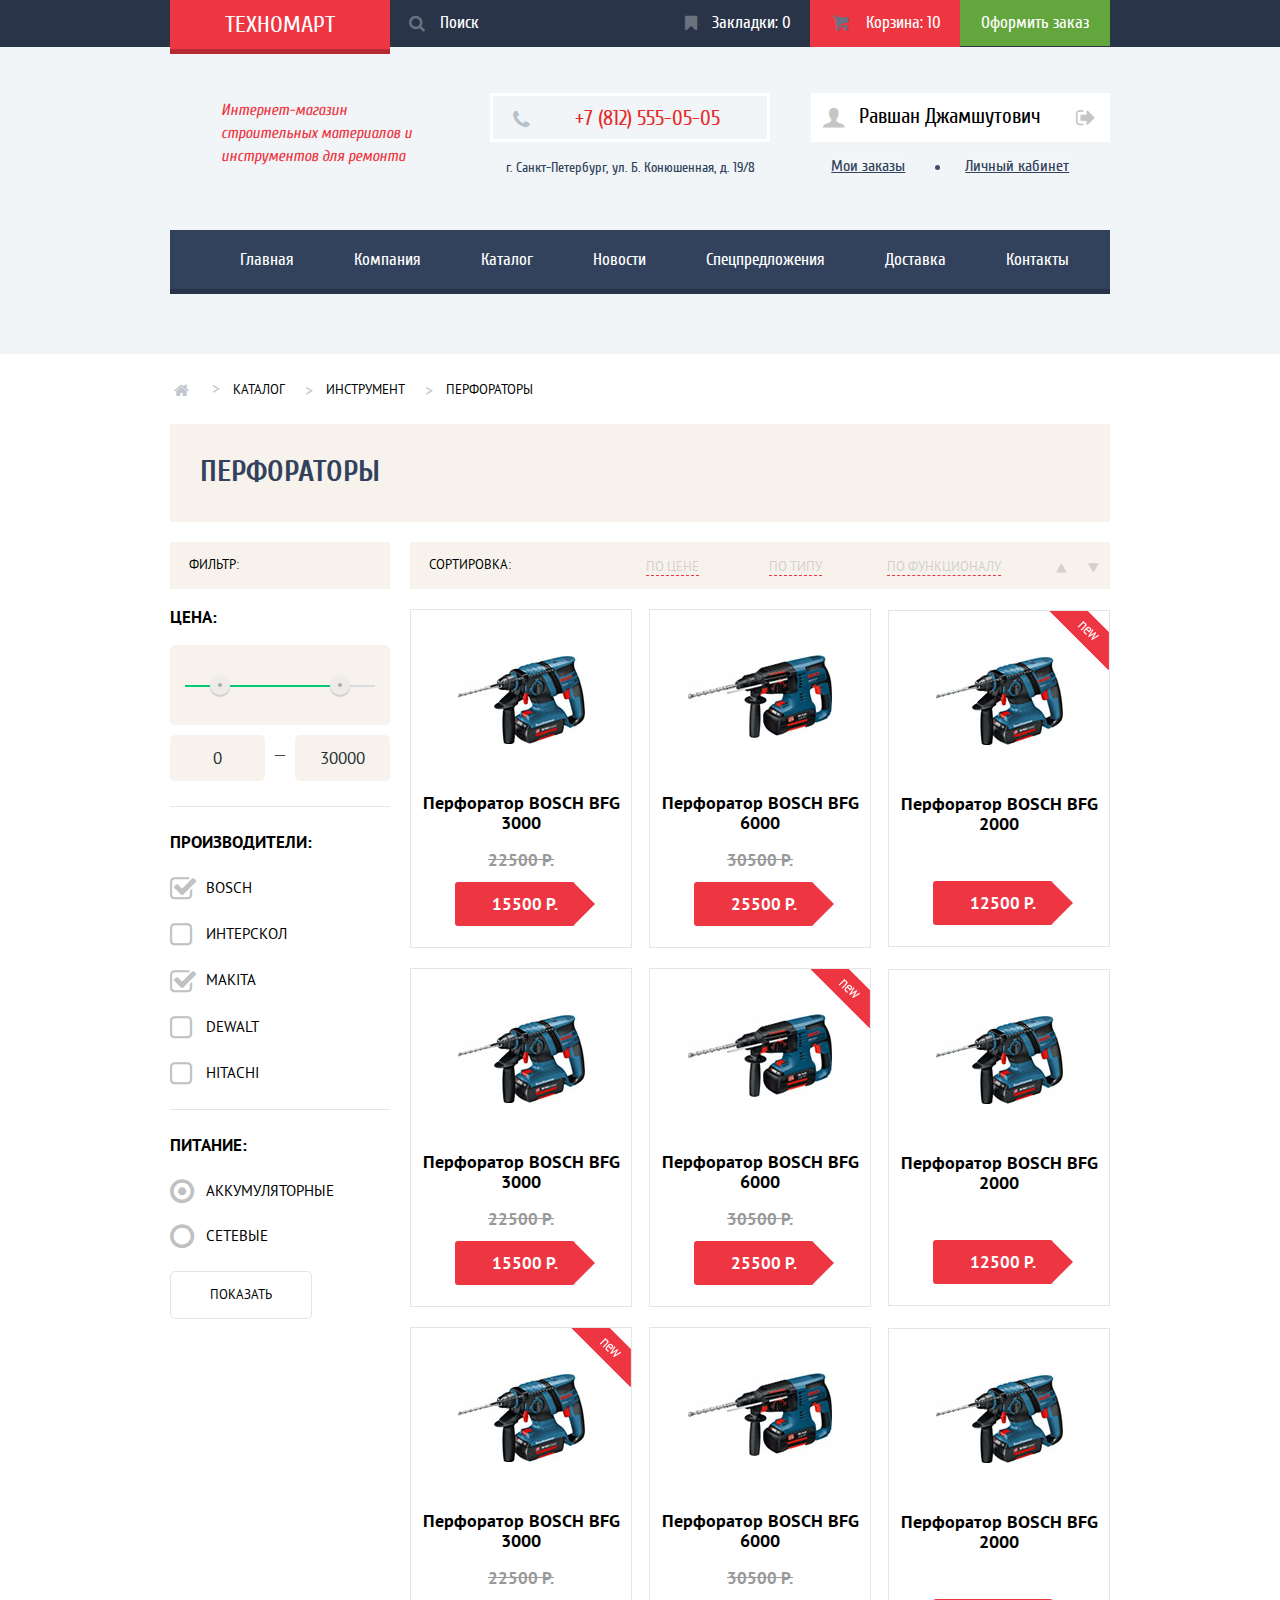
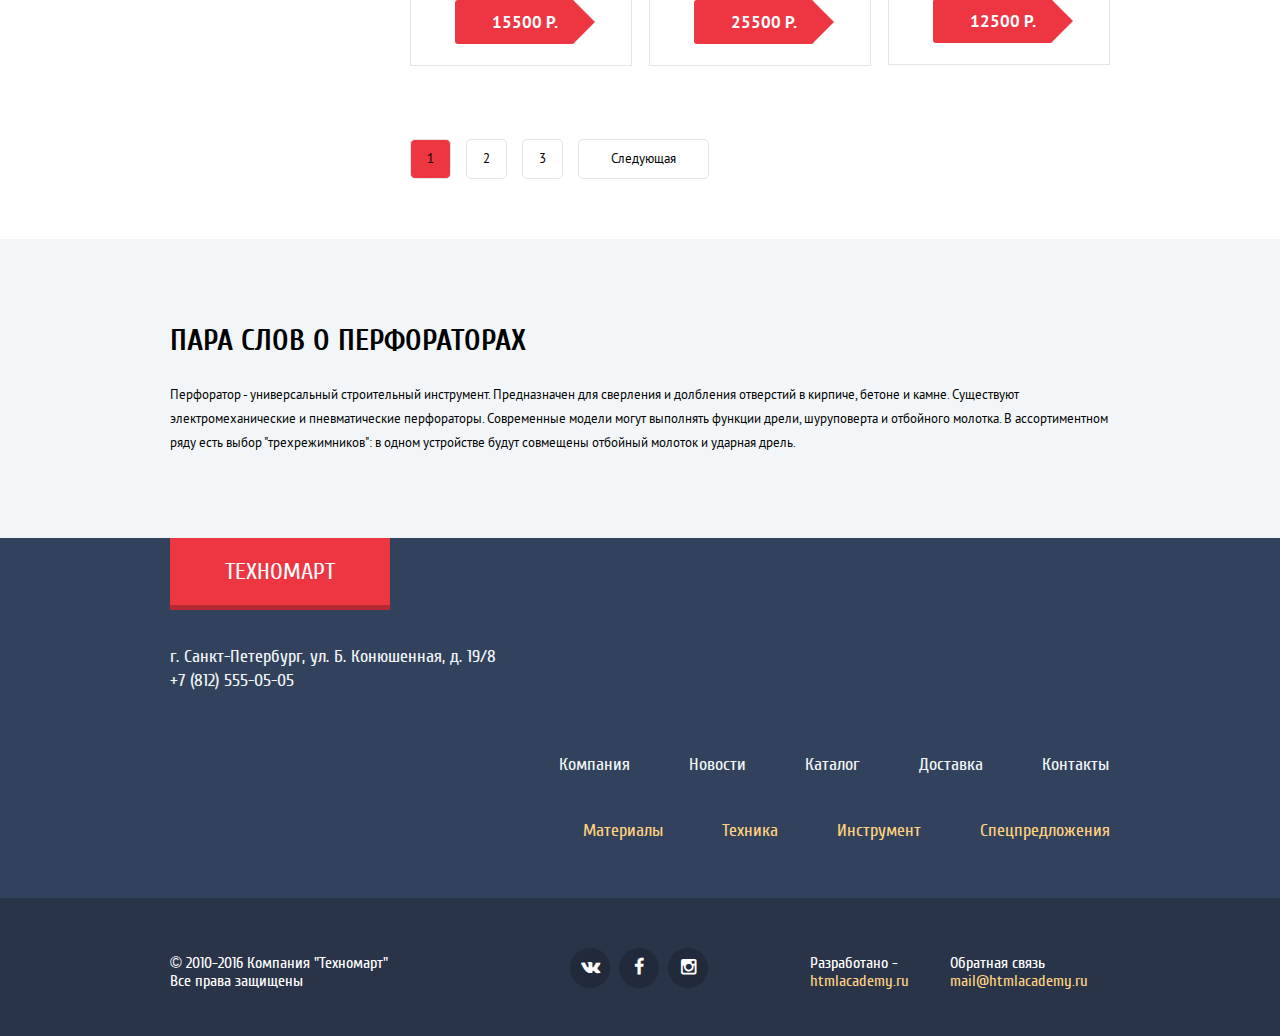
==== commit 38f4cd43: "Добавлены js-скрипты, подправлены декоративные элементы" ====
--- a/catalogue.html
+++ b/catalogue.html
@@ -5,10 +5,10 @@
   <meta charset="utf-8">
   <meta http-equiv="x-ua-compatible" content="IE=edge">
   <title>Техномарт - главная</title>
-  <link href='https://fonts.googleapis.com/css?family=Cuprum:400,400italic,700&subset=cyrillic' rel='stylesheet' type='text/css'>
-  <link href='https://fonts.googleapis.com/css?family=PT+Sans:400,400italic,700,700italic&subset=cyrillic' rel='stylesheet' type='text/css'>
+  <link href="https://fonts.googleapis.com/css?family=Cuprum:400,400italic,700&subset=cyrillic" rel="stylesheet" type="text/css">
+  <link href="https://fonts.googleapis.com/css?family=PT+Sans:400,400italic,700,700italic&subset=cyrillic" rel="stylesheet" type="text/css">
   <link rel="stylesheet" href="css/normalize.css">
-  <link rel="stylesheet" href="css/style.css">
+  <link rel="stylesheet" href="css/minimized-style.css">
 </head>
 
 <body>
@@ -42,7 +42,7 @@
         </div>
         <div class="header-contacts">
           <span class="phone"><i class="icon-phone"></i>+7 (812) 555-05-05</span>
-          <p>г.Санкт-Петербург, ул. Б. Конюшенная, д. 19/8</p>
+          <p>г. Санкт-Петербург, ул. Б. Конюшенная, д. 19/8</p>
         </div>
         <div class="user-block">
           <div class="authorized-user">
@@ -148,7 +148,7 @@
             <li><a class="sorting-controls" href="#"><i class="icon-down-dir"></i></a></li>
           </ul>
         </div>
-        <div class="catalogue-list">
+        <div class="catalogue-range">
           <div class="catalogue-wrapper">
             <div class="catalogue-item-image inner-page">
               <div class="flag flag-new"></div>
@@ -334,7 +334,7 @@
       <div class="container clearfix">
         <div class="footer-contacts">
           <a class="logo footer" href="index.html">Техномарт</a>
-          <p>г.Санкт-Петербург, ул. Б. Конюшенная, д. 19/8
+          <p>г. Санкт-Петербург, ул. Б. Конюшенная, д. 19/8
             <br> +7 (812) 555-05-05</p>
         </div>
         <div class="footer-navigation">
@@ -382,7 +382,7 @@
       </div>
     </div>
   </footer>
-  <div class="modal-content-order">
+  <div class="modal-content-order" hidden>
     <button class="modal-content-close" type="button" title="Закрыть">Закрыть</button>
     <div class="modal-form-wrapper">
       <i class="icon-add"></i>
@@ -396,7 +396,9 @@
     </div>
   </div>
   <div class="modal-overlay" hidden></div>
-<script src="js/popup-map.js"></script>
+<script src="js/polifylls.js"></script>
+<script src="js/showhide-elements-component.js"></script>
+<script src="js/showhide-elements-for-catalogue.js"></script>
 </body>
 
 </html>
--- a/css/minimized-style.css
+++ b/css/minimized-style.css
@@ -0,0 +1,2124 @@
+@font-face {
+    font-weight: 400;
+    font-style: normal;
+    font-family: 'symbols-technomart';
+    src: url(../fonts/symbols-technomart.woff) format('woff'),url(../fonts/symbols-technomart.woff2) format('woff2')
+}
+
+@font-face {
+    font-weight:400;font-style:normal;font-family:'Cuprum';src:url(../fonts/web/cuprum.woff) format('woff'),url(../fonts/web/cuprum.woff2) format('woff2')
+}
+
+@font-face {
+    font-weight:400;font-style:italic;font-family:'Cuprum';src:url(../fonts/web/cuprumitalic.woff) format('woff'),url(../fonts/web/cuprumitalic.woff2) format('woff2')
+}
+
+@font-face {
+    font-weight:700;font-style:normal;font-family:'Cuprum';src:url(../fonts/web/cuprumbold.woff) format('woff'),url(../fonts/web/cuprumbold.woff2) format('woff2')
+}
+
+@font-face {
+    font-weight:400;font-style:normal;font-family:'PT Sans';src:url(../fonts/web/ptsans.woff) format('woff'),url(../fonts/web/ptsans.woff2) format('woff2')
+}
+
+@font-face {
+    font-weight:700;font-style:normal;font-family:'PT Sans';src:url(../fonts/web/ptsansbold.woff) format('woff'),url(../fonts/web/ptsansbold.woff2) format('woff2')
+}
+
+[class*=' icon-']::before,[class^=icon-]::before {
+    display: inline-block;
+    vertical-align: middle;
+    width: 1em;
+    margin-right: .2em;
+    margin-left: .2em;
+    font-weight: 400;
+    line-height: 1em;
+    font-family: 'symbols-technomart';
+    text-align: center;
+    text-transform: none;
+    text-decoration: inherit;
+    font-style: normal;
+    font-variant: normal;
+    speak: none
+}
+
+.icon-basket::before {
+    content: '\62'
+}
+
+.icon-facebook::before {
+    content: '\66'
+}
+
+.icon-twitter::before {
+    content: '\74'
+}
+
+.icon-vk::before {
+    content: '\76'
+}
+
+.icon-up::before {
+    content: '\2c4'
+}
+
+.icon-down::before {
+    content: '\2c5'
+}
+
+.icon-left-big::before {
+    content: '\2190'
+}
+
+.icon-right-big::before {
+    content: '\2192'
+}
+
+.icon-login::before {
+    content: '\2386'
+}
+
+.icon-logout::before {
+    content: '\241b'
+}
+
+.icon-up-dir::before {
+    content: '\25b2'
+}
+
+.icon-down-dir::before {
+    content: '\25bc'
+}
+
+.icon-circle::before {
+    content: '\25cb'
+}
+
+.icon-circle-dot::before {
+    content: '\25cf'
+}
+
+.icon-star::before {
+    content: '\2605'
+}
+
+.icon-check-off::before {
+    content: '\2610'
+}
+
+.icon-check-on::before {
+    content: '\2611'
+}
+
+.icon-youtube::before {
+    content: '\f39e'
+}
+
+.icon-home::before {
+    content: '🏠'
+}
+
+.icon-user::before {
+    content: '👨'
+}
+
+.icon-instagramm::before {
+    content: '📷'
+}
+
+.icon-search::before {
+    content: '🔍'
+}
+
+.icon-bookmark::before {
+    content: '\1f516'
+}
+
+body {
+    margin: 0;
+    padding: 0;
+    background: #fff;
+    color: #000;
+    font-family: 'Cuprum',sans-serif,'Arial';
+    font-size: 18px;
+    line-height: 18px;
+    font-weight: 400
+}
+
+a {
+    text-decoration: none
+}
+
+ul {
+    list-style-type: none
+}
+
+.clearfix::after {
+    content: '';
+    display: table;
+    clear: both
+}
+
+.container {
+    width: 940px;
+    margin: 0 auto;
+    padding: 0 10px
+}
+
+.footer-bottom,.header-top {
+    background: #293449
+}
+
+.footer-top,.main-navigation {
+    background: #32425c
+}
+
+.header-top i::before {
+    font-size: 17px;
+    line-height: 18px;
+    color: #6a7180
+}
+
+.header-top,.main-footer {
+    min-width: 960px
+}
+
+.logo-wrapper {
+    position: relative
+}
+
+.logo {
+    display: inline-block;
+    width: 220px;
+    box-sizing: border-box;
+    padding: 13px 55px 17px;
+    background: #ee3643;
+    box-shadow: inset 0 -5px 0 0 rgba(0,0,0,.24);
+    color: #fff;
+    font-size: 24px;
+    line-height: 24px;
+    text-transform: uppercase;
+    text-align: center;
+    vertical-align: bottom
+}
+
+.header {
+    position: absolute
+}
+
+.header:hover {
+    background: #ca2c37
+}
+
+.header:focus {
+    background: #ba2732
+}
+
+.goods-search {
+    float: left;
+    margin-left: 220px;
+    position: relative;
+    width: 260px
+}
+
+.search-form[type=search] {
+    box-sizing: border-box;
+    padding-top: 14px;
+    padding-bottom: 14px;
+    padding-left: 50px;
+    width: inherit;
+    background: #293449;
+    font-family: 'Cuprum',sans-serif,'Arial';
+    color: #fff;
+    font-size: 17px;
+    line-height: 18px;
+    border: none;
+    outline: none
+}
+
+.search-form+.icon-search {
+    display: inline
+}
+
+.goods-search .icon-search::before {
+    content: '🔍';
+    position: absolute;
+    top: 15px;
+    left: 15px;
+    color: #6a7180
+}
+
+.goods-search .search-form[type=search]:focus {
+    background: #fff;
+    color: #585858
+}
+
+.goods-search input[type=search]:focus+.icon-search::before {
+    color: #ee3643
+}
+
+.search-form[type=search]::-webkit-input-placeholder {
+    color: #fff;
+    opacity: 1
+}
+
+.search-form[type=search]:-moz-placeholder,.search-form[type=search]::-moz-placeholder {
+    color: #fff;
+    opacity: 1
+}
+
+.search-form[type=search]:-ms-input-placeholder {
+    color: #fff;
+    opacity: 1
+}
+
+.buy .icon-basket:hover::before,.header-top i:hover::before {
+    color: #fff
+}
+
+.icon-bookmark::before {
+    margin-right: 13px
+}
+
+.icon-basket::before {
+    margin-right: 17px
+}
+
+.goods-order .basket-full {
+    background: #ee3643
+}
+
+.bookmark:hover,.goods-order .basket-empty:hover {
+    background: #212a3a;
+    color: #fff
+}
+
+.goods-order .basket-full:hover {
+    background: #ba2732;
+    color: #fff
+}
+
+.goods-order a:focus:not(.make-order) {
+    background: #161d29;
+    color: #8b8e94
+}
+
+.goods-order {
+    float: right;
+    margin: 0;
+    padding: 0;
+    font-size: 0
+}
+
+.goods-order li {
+    display: inline-block;
+    vertical-align: top;
+    text-align: center;
+    font-size: 17px;
+    line-height: 18px
+}
+
+.goods-order a {
+    display: block;
+    padding-top: 14px;
+    padding-bottom: 14px;
+    width: 150px;
+    color: #fff
+}
+
+.goods-order .make-order {
+    background: #63a63e
+}
+
+.goods-order .make-order:hover {
+    background: #5fbb2d
+}
+
+.goods-order .make-order:focus {
+    background: #518534;
+    color: #b7c9af
+}
+
+h1 {
+    font-family: 'Cuprum',sans-serif,'Arial';
+    font-size: 30px;
+    line-height: 30px;
+    font-weight: 400
+}
+
+.header-middle {
+    background: #f1f5f7;
+    padding-top: 46px;
+    padding-bottom: 60px
+}
+
+.shop-presentation {
+    float: left;
+    max-width: 300px;
+    box-sizing: border-box;
+    padding-left: 51px;
+    padding-right: 48px;
+    font-style: italic;
+    font-size: 16px;
+    line-height: 23px;
+    color: #ee3643;
+    margin-top: -10px;
+    margin-right: 20px
+}
+
+.header-contacts {
+    float: left
+}
+
+.phone {
+    display: inline-block;
+    border: 3px solid #fff;
+    text-align: center;
+    padding: 13px 47px 13px 53px;
+    vertical-align: middle;
+    height: 17px;
+    color: #e9292a;
+    font-size: 21px
+}
+
+.icon-phone {
+    position: relative
+}
+
+.icon-phone::before {
+    content: '📞';
+    color: #b7bfc8;
+    -webkit-transform: translateX(-40px);
+    -ms-transform: translateX(-40px);
+    transform: translateX(-40px)
+}
+
+.header-contacts p {
+    font-size: 14px;
+    line-height: 24px;
+    color: #32425c;
+    text-align: center
+}
+
+.user-block {
+    float: right;
+    padding: 0;
+    margin: 0;
+    font-size: 0;
+    min-width: 280px
+}
+
+.user-block a {
+    font-size: 21px;
+    line-height: 18px;
+    color: #000;
+    background: #fff
+}
+
+.login,.signup {
+    display: inline-block;
+    padding-top: 14px;
+    padding-bottom: 14px;
+    text-align: center;
+    vertical-align: middle
+}
+
+.login {
+    padding-right: 27px;
+    padding-left: 16px;
+    margin-right: 10px
+}
+
+.icon-login::before {
+    color: #c5c5c5;
+    font-size: 18px;
+    -webkit-transform: translateX(-5px);
+    -ms-transform: translateX(-5px);
+    transform: translateX(-5px)
+}
+
+.icon-login:hover::before,h1 {
+    color: #32425c
+}
+
+.signup {
+    padding-left: 25px;
+    padding-right: 25px
+}
+
+.login:hover,.signup:hover {
+    color: #f8c0c2
+}
+
+.login:active,.signup:focus {
+    color: #c5c5c5
+}
+
+.authorized-user a {
+    display: inline-block;
+    vertical-align: middle;
+    font-size: 21px;
+    line-height: 18px;
+    color: #000;
+    background: #fff;
+    padding-top: 14px;
+    padding-bottom: 14px
+}
+
+.authorized-user a:hover,.authorized-user i:hover::before {
+    color: #32425c
+}
+
+.authorized-user a:focus {
+    color: #c5c5c5
+}
+
+.username {
+    padding-left: 18px;
+    padding-right: 40px
+}
+
+.icon-logout::before,.icon-user::before {
+    -webkit-transform: translateX(-10px);
+    -ms-transform: translateX(-10px);
+    transform: translateX(-10px)
+}
+
+.user-data {
+    position: relative;
+    padding-left: 20px;
+    font-size: 0;
+    margin: 0
+}
+
+.user-data li {
+    margin-top: 15px;
+    margin-right: 30px;
+    display: inline-block;
+    vertical-align: middle
+}
+
+.user-data a {
+    font-size: 16px;
+    line-height: 18px;
+    color: #32425c;
+    background: #f2f6f8;
+    text-decoration: underline
+}
+
+.user-data a:hover {
+    color: #ee3643
+}
+
+.user-data a:focus {
+    color: #c5cad0
+}
+
+.user-data i::before {
+    position: absolute;
+    content: '';
+    width: 5px;
+    height: 5px;
+    border-radius: 50%;
+    background: #3f4e66;
+    bottom: 10px
+}
+
+.authorized-user i::before {
+    color: #c5c5c5
+}
+
+.main-navigation {
+    border-bottom: 5px solid #293449;
+    margin-top: 36px;
+    padding: 0
+}
+
+.main-navigation ul {
+    margin: 0;
+    font-size: 0
+}
+
+.main-navigation li {
+    display: inline-block;
+    vertical-align: middle;
+    font-size: 17px;
+    line-height: 17px
+}
+
+.main-navigation a {
+    display: block;
+    padding: 21px 30px;
+    color: #fff
+}
+
+.main-navigation .current-page {
+    cursor: default
+}
+
+.main-navigation a:hover {
+    background: #293449
+}
+
+.main-navigation a:focus {
+    background: #293449;
+    color: #93969c
+}
+
+.btn {
+    display: inline-block;
+    padding-top: 12px;
+    padding-bottom: 12px;
+    font-size: 14px;
+    line-height: 18px;
+    text-transform: uppercase;
+    color: #fff;
+    background: #ee3643;
+    border-radius: 3px;
+    vertical-align: middle;
+    text-align: center
+}
+
+.goods-promo {
+    padding-top: 59px;
+    padding-bottom: 53px
+}
+
+.goods-promo .title {
+    margin-left: 23px;
+    margin-top: 20px;
+    font-size: 24px;
+    line-height: 30px;
+    color: #fff
+}
+
+.goods-promo article,article .promo {
+    display: inline-block;
+    vertical-align: middle
+}
+
+.goods-promo article {
+    position: relative;
+    width: 300px;
+    height: 124px
+}
+
+article .promo {
+    min-width: 87px;
+    padding: 12px 24px;
+    font-size: 14px;
+    line-height: 18px;
+    text-transform: uppercase;
+    text-align: center;
+    color: #fff;
+    margin-left: 23px;
+    margin-top: 10px;
+    background: rgba(0,0,0,.1)
+}
+
+article .promo:hover {
+    background: rgba(0,0,0,.2);
+    color: #fff
+}
+
+article .promo:focus {
+    background: rgba(0,0,0,.3);
+    color: #fff
+}
+
+.bucket-img {
+    position: absolute;
+    background: #f6b22d url(../img/sprite.png) no-repeat;
+    background-position: -391px -884px;
+    width: 44px;
+    height: 65px;
+    bottom: 27px;
+    left: 212px
+}
+
+.materials {
+    background: #f6b22d
+}
+
+.tools {
+    background: #4aafde
+}
+
+.drill-img {
+    position: absolute;
+    background: #4aafde url(../img/sprite.png) no-repeat;
+    background-position: -216px -884px;
+    width: 75px;
+    height: 61px;
+    bottom: 27px;
+    left: 197px
+}
+
+.machinery {
+    background: #cc79d1
+}
+
+.tractor-img {
+    position: absolute;
+    background: #cc79d1 url(../img/sprite.png) no-repeat;
+    background-position: -118px -884px;
+    width: 78px;
+    height: 62px;
+    bottom: 27px;
+    left: 190px
+}
+
+.discounts {
+    background: #85d179;
+    margin-top: 20px;
+    margin-left: 20px
+}
+
+.cart-img {
+    position: absolute;
+    background: #85d179 url(../img/sprite.png) no-repeat;
+    background-position: -311px -963px;
+    width: 59px;
+    height: 72px;
+    bottom: 27px;
+    left: 196px
+}
+
+.delivery {
+    background: #f6b22d;
+    margin-top: 20px;
+    margin-left: 20px
+}
+
+.delivery-img {
+    position: absolute;
+    background: #f6b22d url(../img/sprite.png) no-repeat;
+    background-position: -20px -884px;
+    width: 78px;
+    height: 63px;
+    bottom: 27px;
+    left: 190px
+}
+
+.materials,.tools {
+    margin-right: 15px
+}
+
+.goods-promo-sliders {
+    position: relative;
+    float: left
+}
+
+.slider {
+    margin-top: 20px;
+    width: 620px;
+    height: 267px
+}
+
+.slider-one {
+    background: #918e8b url(../img/slider-1-image.jpg) no-repeat;
+    background-size: cover
+}
+
+.slider-two {
+    background: #918e8b url(../img/slider-2-image.jpg) no-repeat;
+    background-size: cover
+}
+
+.slide-content {
+    margin-left: 27px;
+    padding-top: 18px
+}
+
+.slide-title {
+    font-family: 'Cuprum',sans-serif,'Arial';
+    font-size: 36px;
+    line-height: 30px;
+    font-weight: 700;
+    text-transform: uppercase;
+    margin-top: 0;
+    margin-bottom: 6px;
+    color: #fff
+}
+
+.slide-promo {
+    font-family: 'PT Sans',sans-serif,'Arial';
+    font-size: 18px;
+    line-height: 24px;
+    margin-bottom: 23px;
+    color: #fff
+}
+
+.slide-content .btn {
+    position: absolute;
+    padding-left: 49px;
+    padding-right: 45px;
+    min-width: 100px;
+    left: 24px;
+    bottom: 22px
+}
+
+.slide-content .btn:hover {
+    background: #ca2c37
+}
+
+.slide-content .btn:focus {
+    background: #ba2732
+}
+
+.slider-controls {
+    position: absolute;
+    left: 50%;
+    bottom: 33px;
+    width: 120px;
+    height: 15px;
+    margin-left: -60px;
+    text-align: center
+}
+
+.slider-controls i {
+    display: inline-block;
+    width: 6px;
+    height: 6px;
+    margin: 0 3px;
+    background: #fff;
+    border: 2px solid #fff;
+    vertical-align: top;
+    border-radius: 50%;
+    cursor: pointer
+}
+
+.slider-controls .active-control {
+    background: #ee3643
+}
+
+.icon-left::before,.icon-right::before {
+    position: absolute;
+    color: #fff;
+    bottom: 40%;
+    font-size: 45px;
+    cursor: pointer
+}
+
+.icon-left::before {
+    left: 0;
+    content: '\3c'
+}
+
+.icon-right::before {
+    content: '\3e';
+    right: 0
+}
+
+.popular-goods {
+    margin-bottom: 22px
+}
+
+.popular-heading {
+    background: #f7f3ec;
+    margin-bottom: 20px
+}
+
+.popular-category {
+    float: left;
+    font-size: 30px;
+    line-height: 30px;
+    color: #32425c;
+    text-transform: uppercase;
+    margin-top: 33px;
+    margin-bottom: 35px;
+    margin-left: 30px
+}
+
+.popular-link {
+    float: right;
+    padding: 14px 55px;
+    margin-right: 24px;
+    margin-top: 25px;
+    margin-bottom: 25px
+}
+
+.popular-link:hover {
+    background: #ca2c37
+}
+
+.popular-link:focus {
+    background: #ba2732
+}
+
+.catalogue-wrapper {
+    margin: 0;
+    padding: 0;
+    font-size: 0
+}
+
+.catalogue-item-image {
+    position: relative;
+    display: inline-block;
+    vertical-align: middle;
+    width: 220px;
+    height: 100%;
+    margin-right: 17px;
+    margin-bottom: 20px;
+    font-family: 'PT Sans',sans-serif,'Arial';
+    font-weight: 700;
+    border: 1px solid #e5e5e5;
+    transition: .3s ease-in-out
+}
+
+.main-page:nth-child(4n) {
+    margin-right: 0
+}
+
+.flag {
+    position: absolute;
+    top: 0;
+    right: 0;
+    width: 60px;
+    height: 59px;
+    overflow: hidden;
+    text-indent: -9999px;
+    display: none
+}
+
+.flag-new {
+    background-image: url(../img/sprite.png);
+    background-position: -311px -884px
+}
+
+.item-title,.new-item {
+    display: block
+}
+
+.catalogue-item-image .image {
+    margin-top: 45px;
+    margin-bottom: 50px;
+    width: 220px;
+    height: 88px;
+    text-align: center;
+    vertical-align: middle
+}
+
+.catalog-item .image img {
+    max-width: 100%
+}
+
+.item-title {
+    font-size: 18px;
+    line-height: 20px;
+    text-align: center;
+    vertical-align: middle;
+    color: #000
+}
+
+.discount,.price {
+    vertical-align: middle;
+    font-size: 17px;
+    line-height: 18px
+}
+
+.discount {
+    text-decoration: line-through;
+    text-align: center;
+    display: block;
+    margin-top: 18px;
+    color: #999
+}
+
+.price {
+    position: relative;
+    display: inline-block;
+    padding: 13px 17px 13px 37px;
+    margin-top: 13px;
+    margin-bottom: 21px;
+    margin-left: 44px;
+    background: #ee3643;
+    color: #fff;
+    border-radius: 3px;
+    cursor: pointer
+}
+
+.catalogue-item-image .price::after {
+    content: '';
+    position: absolute;
+    top: 2px;
+    right: -40px;
+    width: 0;
+    height: 0;
+    border: 20px solid #fff;
+    border-left-color: #ee3643
+}
+
+.catalogue-item-image:hover {
+    border: 1px solid #e5e5e5;
+    box-shadow: 0 10px 25px 0 rgba(41,52,73,.5)
+}
+
+.popular-producers {
+    margin-bottom: 65px
+}
+
+.producers-list {
+    padding: 0;
+    margin: 0;
+    font-size: 0
+}
+
+.company-card {
+    display: inline-block;
+    width: 218px;
+    height: 145px;
+    margin-bottom: 21px;
+    margin-right: 20px;
+    text-align: center;
+    vertical-align: middle;
+    border: 1px solid #e5e5e5;
+    transition: .2s ease-in-out
+}
+
+.company-card:nth-child(4n) {
+    margin-right: 0
+}
+
+.company-card::before {
+    content: '';
+    display: inline-block;
+    vertical-align: middle;
+    height: 100%
+}
+
+.company-card:hover {
+    box-shadow: 0 10px 25px 0 rgba(41,52,73,.5)
+}
+
+.company-card a:focus {
+    box-shadow: 0 4px 10px 0 rgba(41,52,73,.5);
+    opacity: .3
+}
+
+.company-card img {
+    background: #bfc2c9;
+    display: inline-block;
+    vertical-align: middle
+}
+
+.services-promo {
+    background: #f2f6f8;
+    padding-bottom: 100px;
+    padding-top: 67px
+}
+
+.services-title {
+    font-size: 30px;
+    line-height: 24px;
+    text-transform: uppercase
+}
+
+.services-promo p {
+    width: 400px;
+    font-family: 'PT Sans',sans-serif,'Arial';
+    font-weight: 400;
+    font-size: 13px;
+    line-height: 24px
+}
+
+.left-tabs-column {
+    width: 240px;
+    float: left
+}
+
+.right-sliders-column {
+    float: left;
+    margin-left: 80px;
+    width: 620px
+}
+
+.services-promo-sliders {
+    margin-top: 75px
+}
+
+.tab-controls {
+    position: relative;
+    margin: 0;
+    padding: 0
+}
+
+.tab-controls a {
+    display: block;
+    width: 218px;
+    height: 100%;
+    padding-left: 22px;
+    padding-top: 18px;
+    padding-bottom: 18px;
+    font-size: 21px;
+    line-height: 30px;
+    font-weight: 700;
+    background: #32425c;
+    color: #fff;
+    outline: none;
+    border: none;
+    border-bottom: 1px solid #293449;
+    border-top: 1px solid #405069
+}
+
+.tab-controls a:hover {
+    background: #293449;
+    cursor: pointer
+}
+
+.tab-controls a:focus {
+    background: #fff;
+    border: transparent;
+    color: #32425c;
+    cursor: pointer
+}
+
+.tab-controls::after {
+    content: '';
+    position: absolute;
+    background-image: url(../img/sprite.png);
+    background-position: -275px -965px;
+    width: 10px;
+    height: 272px;
+    -webkit-transform: translate(230px,-235px);
+    -ms-transform: translate(230px,-235px);
+    transform: translate(230px,-235px)
+}
+
+.sliders-column-content {
+    position: relative
+}
+
+.services-slider-description {
+    position: absolute;
+    z-index: 100;
+    font-family: 'PT Sans',sans-serif,'Arial';
+    font-weight: 400;
+    font-size: 13px;
+    line-height: 24px
+}
+
+.services-slider-one::after {
+    content: '';
+    position: absolute;
+    background: url(../img/sprite.png);
+    background-position: -20px 0;
+    width: 446px;
+    height: 261px;
+    left: 175px;
+    top: 25px;
+    z-index: 10
+}
+
+.services-slider-three::after,.services-slider-two::after {
+    content: '';
+    position: absolute;
+    background-image: url(../img/sprite.png);
+    background-position: -20px -581px;
+    width: 368px;
+    height: 283px;
+    left: 255px;
+    top: 10px;
+    z-index: 10
+}
+
+.services-slider-three::after {
+    background-position: -20px -281px;
+    width: 443px;
+    height: 280px;
+    left: 178px
+}
+
+.services-slider-title {
+    font-size: 36px;
+    line-height: 24px;
+    color: #293449;
+    text-transform: uppercase
+}
+
+.services-slider-one .services-slider-description p {
+    width: 280px
+}
+
+.services-slider-two .services-slider-description {
+    width: 380px
+}
+
+.services-slider-three .services-slider-description {
+    width: 285px
+}
+
+.sliders-column-content p {
+    margin-top: 40px
+}
+
+.services-slider-description b {
+    display: block;
+    font-weight: 400
+}
+
+.request {
+    margin-top: 32px;
+    display: inline-block;
+    vertical-align: middle;
+    padding: 14px 45px;
+    font-size: 14px
+}
+
+.request:hover {
+    background: #ca2c37
+}
+
+.request:focus {
+    background: #ba2732
+}
+
+.company-details {
+    padding-top: 80px;
+    padding-bottom: 85px
+}
+
+.promo-content-column {
+    float: left;
+    width: 540px
+}
+
+.address-column {
+    float: right
+}
+
+.address-column h2,.promo-content-column h2 {
+    margin: 0;
+    padding: 0;
+    font-size: 30px;
+    line-height: 24px;
+    text-transform: uppercase
+}
+
+.address-column p,.promo-content-column p {
+    font-family: 'PT Sans',sans-serif,'Arial';
+    font-weight: 400;
+    font-size: 13px;
+    line-height: 24px;
+    margin-top: 30px
+}
+
+.address-column .address-heading {
+    width: 180px
+}
+
+.promo-content-column .partners {
+    font-family: 'Cuprum',sans-serif,'Arial';
+    font-weight: 400;
+    font-size: 18px;
+    line-height: 20px;
+    padding: 0;
+    margin: 20px 0 0
+}
+
+.partners li {
+    padding-bottom: 22px;
+    padding-left: 35px;
+    position: relative
+}
+
+.partners li:last-child {
+    padding-bottom: 0
+}
+
+.partners li::before {
+    position: absolute;
+    top: 0;
+    left: 0;
+    content: '';
+    width: 25px;
+    height: 2px;
+    background: #fb565a;
+    -webkit-transform: translateY(8px);
+    -ms-transform: translateY(8px);
+    transform: translateY(8px)
+}
+
+.promo-content-column .btn {
+    margin-top: 40px;
+    padding-left: 40px;
+    padding-right: 40px
+}
+
+.address-column .btn-contact-us {
+    display: inline-block;
+    vertical-align: middle;
+    text-align: center;
+    margin-top: 40px;
+    padding: 12px 60px 12px 65px;
+    font-size: 14px;
+    line-height: 18px;
+    text-transform: uppercase;
+    color: #fff;
+    background: #ee3643;
+    border-radius: 5px
+}
+
+.btn-contact-us:hover,.company-details .btn:hover {
+    background: #ca2c37
+}
+
+.btn-contact-us:focus,.company-details .btn:focus {
+    background: #ba2732
+}
+
+.address-column p {
+    margin-bottom: 40px
+}
+
+.breadcrumbs {
+    font-size: 0;
+    margin: 0;
+    padding: 0;
+    position: relative
+}
+
+.breadcrumbs li {
+    display: inline-block;
+    vertical-align: bottom
+}
+
+.breadcrumbs a[href]::after {
+    position: absolute;
+    content: '\3e';
+    margin-left: 20px
+}
+
+.breadcrumbs a {
+    display: block;
+    font-size: 13px;
+    font-weight: 400;
+    line-height: 18px;
+    padding-top: 25px;
+    padding-bottom: 25px;
+    padding-right: 41px;
+    color: #000
+}
+
+.breadcrumbs a[href]::after,.icon-home {
+    color: #c1c6ce;
+    font-size: 16px
+}
+
+.catalogue-title {
+    background: #f7f3ec;
+    margin: 0 0 20px;
+    font-family: 'Cuprum',sans-serif,'Arial';
+    font-size: 30px;
+    line-height: 30px;
+    color: #32425c;
+    text-transform: uppercase;
+    padding-top: 33px;
+    padding-bottom: 35px;
+    padding-left: 30px
+}
+
+.catalogue-content-left {
+    float: left;
+    width: 220px
+}
+
+.catalogue-content-right {
+    float: right;
+    width: 700px
+}
+
+.catalogue-filter {
+    width: 220px
+}
+
+.price-category,.range-category {
+    display: block;
+    font-family: 'PT Sans',sans-serif,'Arial';
+    text-transform: uppercase
+}
+
+.range-category {
+    padding-left: 19px;
+    padding-top: 14px;
+    background: #f7f3ec;
+    margin-bottom: 13px;
+    padding-bottom: 15px;
+    font-size: 13px;
+    line-height: 18px;
+    font-weight: 400
+}
+
+.price-category {
+    padding-bottom: 13px;
+    font-size: 17px;
+    line-height: 30px;
+    font-weight: 700
+}
+
+.price-filter {
+    max-width: 220px
+}
+
+.range-controls {
+    position: relative;
+    height: 20px;
+    background: #f7f3ec;
+    margin-bottom: 10px;
+    padding: 30px 15px;
+    border-radius: 5px;
+    overflow: hidden
+}
+
+.range-controls .scale {
+    margin-top: 10px;
+    height: 2px;
+    background: #d7dcde
+}
+
+.range-controls .bar {
+    height: 2px;
+    background: #00ca74
+}
+
+.range-controls .toggle {
+    position: absolute;
+    top: 30px;
+    left: 20px;
+    width: 4px;
+    height: 4px;
+    border: 8px solid #edece9;
+    background: #ababab;
+    cursor: pointer;
+    border-radius: 50%;
+    box-shadow: 0 2px 1px 0 #cfcfcf
+}
+
+.range-controls .min-toggle {
+    left: 40px
+}
+
+.range-controls .max-toggle {
+    left: 160px
+}
+
+.price-controls {
+    position: relative;
+    white-space: nowrap
+}
+
+.price-controls input {
+    width: 75px;
+    padding: 14px 10px;
+    border: none;
+    background: #f7f3ec;
+    font-size: 17px;
+    line-height: 18px;
+    font-family: 'PT Sans',sans-serif,'Arial';
+    font-weight: 400;
+    text-align: center;
+    color: #283136;
+    border-radius: 5px
+}
+
+.price-controls .min-price {
+    margin-right: 25px
+}
+
+.price-controls i::before {
+    position: absolute;
+    content: '';
+    left: 105px;
+    top: 20px;
+    height: 1px;
+    width: 10px;
+    background: #444
+}
+
+.producers {
+    margin-top: 25px;
+    border-top: 1px solid #e5e5e5;
+    border-bottom: 1px solid #e5e5e5
+}
+
+fieldset {
+    border: none;
+    margin: 0;
+    padding: 0
+}
+
+.breadcrumbs a,.catalogue-filter label,legend {
+    font-family: 'PT Sans',sans-serif,'Arial';
+    text-transform: uppercase
+}
+
+legend {
+    padding-top: 20px;
+    padding-bottom: 21px;
+    font-size: 17px;
+    line-height: 30px;
+    font-weight: 700
+}
+
+.catalogue-filter label {
+    display: block;
+    cursor: pointer;
+    padding-bottom: 25px;
+    width: 220px;
+    font-size: 15px;
+    line-height: 20px;
+    font-weight: 400
+}
+
+.no-discount .discount,input[type=checkbox],input[type=radio] {
+    display: none
+}
+
+input[type=radio]+label::before {
+    content: '\25cb';
+    font-family: 'symbols-technomart';
+    display: inline-block;
+    font-size: 28px;
+    font-weight: 400;
+    vertical-align: top;
+    margin-right: 12px;
+    color: #c1c1c1
+}
+
+input[type=radio]+label:hover::before {
+    color: #b5b5b5
+}
+
+input[type=radio]:disabled+label::before {
+    color: #e9e9e9
+}
+
+input[type=radio]:checked+label::before {
+    content: '\25cf';
+    font-family: 'symbols-technomart'
+}
+
+input[type=checkbox]+label::before {
+    content: '\2610';
+    display: inline-block;
+    vertical-align: middle;
+    font-family: 'symbols-technomart';
+    font-size: 28px;
+    width: 28px;
+    margin-right: 8px;
+    color: #c1c1c1
+}
+
+input[type=checkbox]:checked+label::before {
+    content: '\2611';
+    font-family: 'symbols-technomart'
+}
+
+input[type=checkbox]+label:hover::before {
+    color: #b5b5b5
+}
+
+input[type=checkbox]:disabled+label::before {
+    color: #e9e9e9
+}
+
+.supply-btn {
+    display: inline-block;
+    vertical-align: middle;
+    padding: 14px 39px;
+    background: #fff;
+    border: 1px solid #e5e5e5;
+    border-radius: 5px;
+    font-family: 'PT Sans',sans-serif,'Arial';
+    font-size: 13px;
+    line-height: 18px;
+    text-transform: uppercase;
+    font-weight: 400
+}
+
+.supply-btn[type=submit]:hover {
+    border: 1px solid #bdc6ca
+}
+
+.supply-btn[type=submit]:focus {
+    outline: none;
+    opacity: 1;
+    border: 1px solid #ee3643
+}
+
+.sorting {
+    padding-bottom: 10px
+}
+
+.sorting-title {
+    float: left;
+    width: 110px
+}
+
+.sorting-category {
+    float: right;
+    max-width: 560px;
+    margin: 0;
+    padding: 0;
+    font-size: 0
+}
+
+.sorting-category li {
+    display: inline-block;
+    vertical-align: middle
+}
+
+.sorting-category a:not(.sorting-controls) {
+    font-family: 'PT Sans',sans-serif,'Arial';
+    font-size: 13px;
+    line-height: 18px;
+    font-weight: 400;
+    vertical-align: middle;
+    color: #d4d1cb;
+    border-bottom: 1px dashed #ee3643
+}
+
+.sorting-category a:hover:not(.sorting-controls) {
+    color: #000;
+    border-bottom: 1px solid #ee3643
+}
+
+.sorting-category a:active:not(.sorting-controls) {
+    color: #f06870;
+    border-bottom: none
+}
+
+.icon-down-dir::before,.icon-up-dir::before {
+    color: #d4d1cb;
+    font-size: 23px;
+    border-bottom: none
+}
+
+.icon-down-dir:hover::before,.icon-up-dir:hover::before {
+    color: #000
+}
+
+.icon-down-dir:active::before,.icon-up-dir:active::before {
+    color: #f06870
+}
+
+.sorting-category li:first-child {
+    margin-right: 70px
+}
+
+.sorting-category li:nth-child(2) {
+    margin-right: 65px
+}
+
+.sorting-category li:nth-child(3) {
+    margin-right: 45px
+}
+
+.catalogue-range {
+    margin-top: 20px;
+    width: 700px
+}
+
+.no-discount .price {
+    margin-top: 47px
+}
+
+.inner-page:nth-child(3n) {
+    margin-right: 0
+}
+
+.actions {
+    margin-top: 45px;
+    margin-bottom: 55px;
+    width: 220px;
+    height: 80px
+}
+
+.actions,.catalogue-item-image:hover .image,.social-btn b {
+    display: none
+}
+
+.catalogue-item-image:hover .actions,.write-us label+input,.write-us label+textarea {
+    display: block
+}
+
+.actions a {
+    display: inline-block;
+    margin-left: 42px;
+    font-family: 'Cuprum',sans-serif,'Arial';
+    font-size: 14px;
+    line-height: 18px;
+    text-transform: uppercase;
+    text-align: center;
+    vertical-align: middle;
+    border-radius: 5px
+}
+
+.actions .buy {
+    width: 140px;
+    margin-bottom: 8px;
+    border-bottom: 3px solid #367315;
+    padding-bottom: 10px;
+    padding-top: 13px;
+    color: #fff;
+    background: #63a63e
+}
+
+.actions .buy:hover {
+    background: #5fbb2d
+}
+
+.actions .buy:focus {
+    background: #518534
+}
+
+.buy .icon-basket::before {
+    font-size: 17px;
+    line-height: 18px;
+    margin-left: -36px;
+    color: #92c178
+}
+
+.actions .bookmark {
+    width: 134px;
+    padding-bottom: 10px;
+    padding-top: 10px;
+    border: 3px solid #63a63e;
+    color: #32425c;
+    background: #fff
+}
+
+.actions .bookmark:hover {
+    border: 3px solid #32425c
+}
+
+.actions .bookmark:focus {
+    border: 3px solid #c1c6ce;
+    color: #d0d2d6
+}
+
+.paginator {
+    margin-right: 0;
+    padding: 0;
+    margin-top: 53px;
+    margin-bottom: 60px
+}
+
+.paginator li {
+    display: inline-block;
+    text-align: center;
+    vertical-align: middle
+}
+
+.paginator a {
+    display: block;
+    font-family: 'PT Sans',sans-serif,'Arial';
+    font-size: 13px;
+    line-height: 18px;
+    color: #000;
+    margin-right: 10px;
+    border: 1px solid #e5e5e5;
+    border-radius: 5px
+}
+
+.paginator a:hover {
+    border: 1px solid #bdc6ca
+}
+
+.paginator a:focus {
+    border: 1px solid #ee3643
+}
+
+.page {
+    padding: 10px 16px
+}
+
+.next {
+    padding: 10px 32px
+}
+
+.current {
+    background: #ee3643;
+    color: #fef5f6;
+    cursor: default
+}
+
+.goods-description {
+    background: #f2f6f8;
+    padding-top: 65px;
+    padding-bottom: 70px
+}
+
+.catalogue-info {
+    font-family: 'Cuprum',sans-serif,'Arial';
+    font-size: 30px;
+    line-height: 24px;
+    text-transform: uppercase;
+    padding: 0;
+    margin-bottom: 30px
+}
+
+.goods-description p {
+    font-family: 'PT Sans',sans-serif,'Arial';
+    font-size: 13px;
+    line-height: 24px;
+    text-transform: none
+}
+
+.catalogue-footer {
+    margin-top: 0
+}
+
+.footer-top {
+    padding-bottom: 55px
+}
+
+.footer-contacts {
+    float: left;
+    width: 328px
+}
+
+.footer {
+    padding: 22px 42px 26px;
+    text-align: center
+}
+
+.footer-contacts p,.site-navigation li {
+    font-size: 18px;
+    line-height: 24px;
+    color: #f1f5f7
+}
+
+.footer-contacts p {
+    margin-top: 35px
+}
+
+.footer-navigation {
+    float: right;
+    margin-left: 50px
+}
+
+.site-navigation ul {
+    margin: 0;
+    font-size: 0;
+    padding: 42px 0 42px 13px
+}
+
+.site-navigation li {
+    display: inline-block;
+    vertical-align: middle;
+    margin-right: 59px
+}
+
+.site-navigation li:last-child {
+    margin-right: -1px
+}
+
+.site-navigation a {
+    color: #f1f5f7
+}
+
+.site-navigation a:hover {
+    text-decoration: underline
+}
+
+.site-navigation a:focus {
+    color: #77808f
+}
+
+.goods-navigation ul {
+    margin: 0;
+    font-size: 0;
+    padding-left: 37px;
+    padding-right: 0
+}
+
+.goods-navigation li {
+    display: inline-block;
+    vertical-align: middle;
+    font-size: 18px;
+    line-height: 24px;
+    margin-right: 59px
+}
+
+.goods-navigation li:last-child {
+    margin-right: 0
+}
+
+.footer-developers a,.footer-feedback a,.goods-navigation a {
+    color: #ffd180
+}
+
+.goods-navigation a:hover {
+    text-decoration: underline
+}
+
+.goods-navigation a:focus {
+    color: #a6906e
+}
+
+.footer-bottom {
+    font-size: 16px;
+    line-height: 18px;
+    padding-top: 40px;
+    padding-bottom: 30px
+}
+
+.footer-copyright {
+    float: left;
+    width: 240px
+}
+
+.footer-copyright p {
+    color: #fff
+}
+
+.footer-social {
+    float: left;
+    margin-left: 160px;
+    margin-top: 10px
+}
+
+.social-btn {
+    margin-right: 5px;
+    width: 40px;
+    height: 40px;
+    border-radius: 50%;
+    display: inline-block;
+    vertical-align: bottom;
+    text-align: center;
+    font-size: 0;
+    background: #212a3a
+}
+
+.social-btn i::before {
+    color: #fff;
+    font-size: 18px;
+    margin-top: 10px
+}
+
+.social-btn:hover {
+    background: #ee3643
+}
+
+.footer-developers,.footer-feedback {
+    float: right;
+    width: 140px;
+    color: #fff
+}
+
+.footer-feedback {
+    margin-right: 20px
+}
+
+.footer-developers {
+    padding-left: 10px
+}
+
+.footer-developers a:hover,.footer-feedback a:hover {
+    text-decoration: underline
+}
+
+.footer-developers a:focus,.footer-feedback a:focus {
+    color: #ee3643
+}
+
+.modal-content-contact {
+    position: fixed;
+    width: 620px;
+    padding-top: 50px;
+    background: #fff;
+    border-top: 8px solid #ee3643;
+    box-shadow: 0 20px 40px 0 rgba(0,1,1,.75);
+    top: 50%;
+    left: 50%;
+    z-index: 200;
+    margin-left: -310px;
+    margin-top: -250px
+}
+
+.modal-content-close {
+    border: 0;
+    outline: 0;
+    font-size: 0;
+    cursor: pointer;
+    background: url(../img/sprite.png);
+    background-position: -408px -603px;
+    width: 21px;
+    height: 21px;
+    -webkit-transform: translate(590px,-50px);
+    -ms-transform: translate(590px,-50px);
+    transform: translate(590px,-50px)
+}
+
+.modal-form-wrapper {
+    padding-left: 80px;
+    padding-right: 80px
+}
+
+.email[type=email],.name[type=text] {
+    width: 186px;
+    padding: 10px 15px;
+    outline: 0;
+    border: 2px solid #d7dcde;
+    margin-top: 12px;
+    font-family: 'PT Sans',sans-serif,'Arial';
+    font-size: 13px;
+    line-height: 18px;
+    color: #999;
+    border-radius: 5px
+}
+
+.write-us input:focus,.write-us textarea:focus {
+    border-color: #bdc6ca
+}
+
+.write-us textarea {
+    width: 426px;
+    outline: 0;
+    padding: 10px 15px;
+    border: 2px solid #d7dcde;
+    margin-top: 12px;
+    font-family: 'PT Sans',sans-serif,'Arial';
+    font-size: 13px;
+    line-height: 18px;
+    color: #999;
+    border-radius: 5px
+}
+
+.left-form-column {
+    float: left;
+    margin-bottom: 30px
+}
+
+.right-form-column {
+    float: right;
+    margin-bottom: 30px
+}
+
+.modal-content-button {
+    padding-top: 40px;
+    padding-bottom: 40px;
+    margin-top: 40px;
+    background: #f1f1f1
+}
+
+.modal-content-button .btn {
+    width: 100%;
+    border: 0;
+    outline: 0;
+    cursor: pointer
+}
+
+.modal-content-button .btn:hover {
+    background: #ca2c37
+}
+
+.add-basket-actions .modal-make-order:focus,.modal-content-button .btn:focus {
+    background: #ba2732
+}
+
+.write-us b {
+    font-weight: 400
+}
+
+.modal-content-order {
+    position: fixed;
+    width: 620px;
+    padding-top: 50px;
+    background: #fff;
+    border-top: 8px solid #ee3643;
+    box-shadow: 0 20px 40px 0 rgba(0,1,1,.75);
+    top: 50%;
+    left: 50%;
+    z-index: 200;
+    margin-top: -250px;
+    margin-left: -310px
+}
+
+.modal-content-order .icon-add {
+    width: 65px;
+    height: 65px;
+    border-radius: 50%;
+    background: #63a63e;
+    display: inline-block;
+    vertical-align: middle
+}
+
+.modal-content-order h2 {
+    font-size: 30px;
+    line-height: 18px;
+    font-weight: 400;
+    display: inline-block;
+    vertical-align: middle;
+    margin: 0 auto 0 35px
+}
+
+.icon-add::before {
+    content: '';
+    background: url(../img/sprite.png);
+    background-position: -215px -964px;
+    width: 39px;
+    height: 30px;
+    text-align: center;
+    -webkit-transform: translate(10px,15px);
+    -ms-transform: translate(10px,15px);
+    transform: translate(10px,15px)
+}
+
+.add-basket-actions {
+    margin-top: 50px;
+    padding-top: 40px;
+    padding-bottom: 40px;
+    background: #f1f1f1
+}
+
+.add-basket-actions a {
+    display: inline-block;
+    vertical-align: middle;
+    width: 220px
+}
+
+.add-basket-actions .purchase {
+    background: #fff;
+    color: #000;
+    margin-left: 15px
+}
+
+.add-basket-actions .purchase:hover {
+    color: #f8c0c2;
+    background: #fff
+}
+
+.add-basket-actions .purchase:focus {
+    color: #c5c5c5;
+    background: #fff
+}
+
+.modal-content-map {
+    position: fixed;
+    width: 600px;
+    height: 450px;
+    top: 50%;
+    left: 50%;
+    margin-top: -250px;
+    margin-left: -300px;
+    box-shadow: 0 10px 16px 8px rgba(35,31,32,.5);
+    z-index: 200
+}
+
+.modal-content-map .modal-content-close {
+    -webkit-transform: translate(610px,-450px);
+    -ms-transform: translate(610px,-450px);
+    transform: translate(610px,-450px)
+}
+
+.modal-overlay {
+    position: fixed;
+    top: 0;
+    left: 0;
+    z-index: 150;
+    width: 100%;
+    height: 100%;
+    background: rgba(0,0,0,.3)
+}
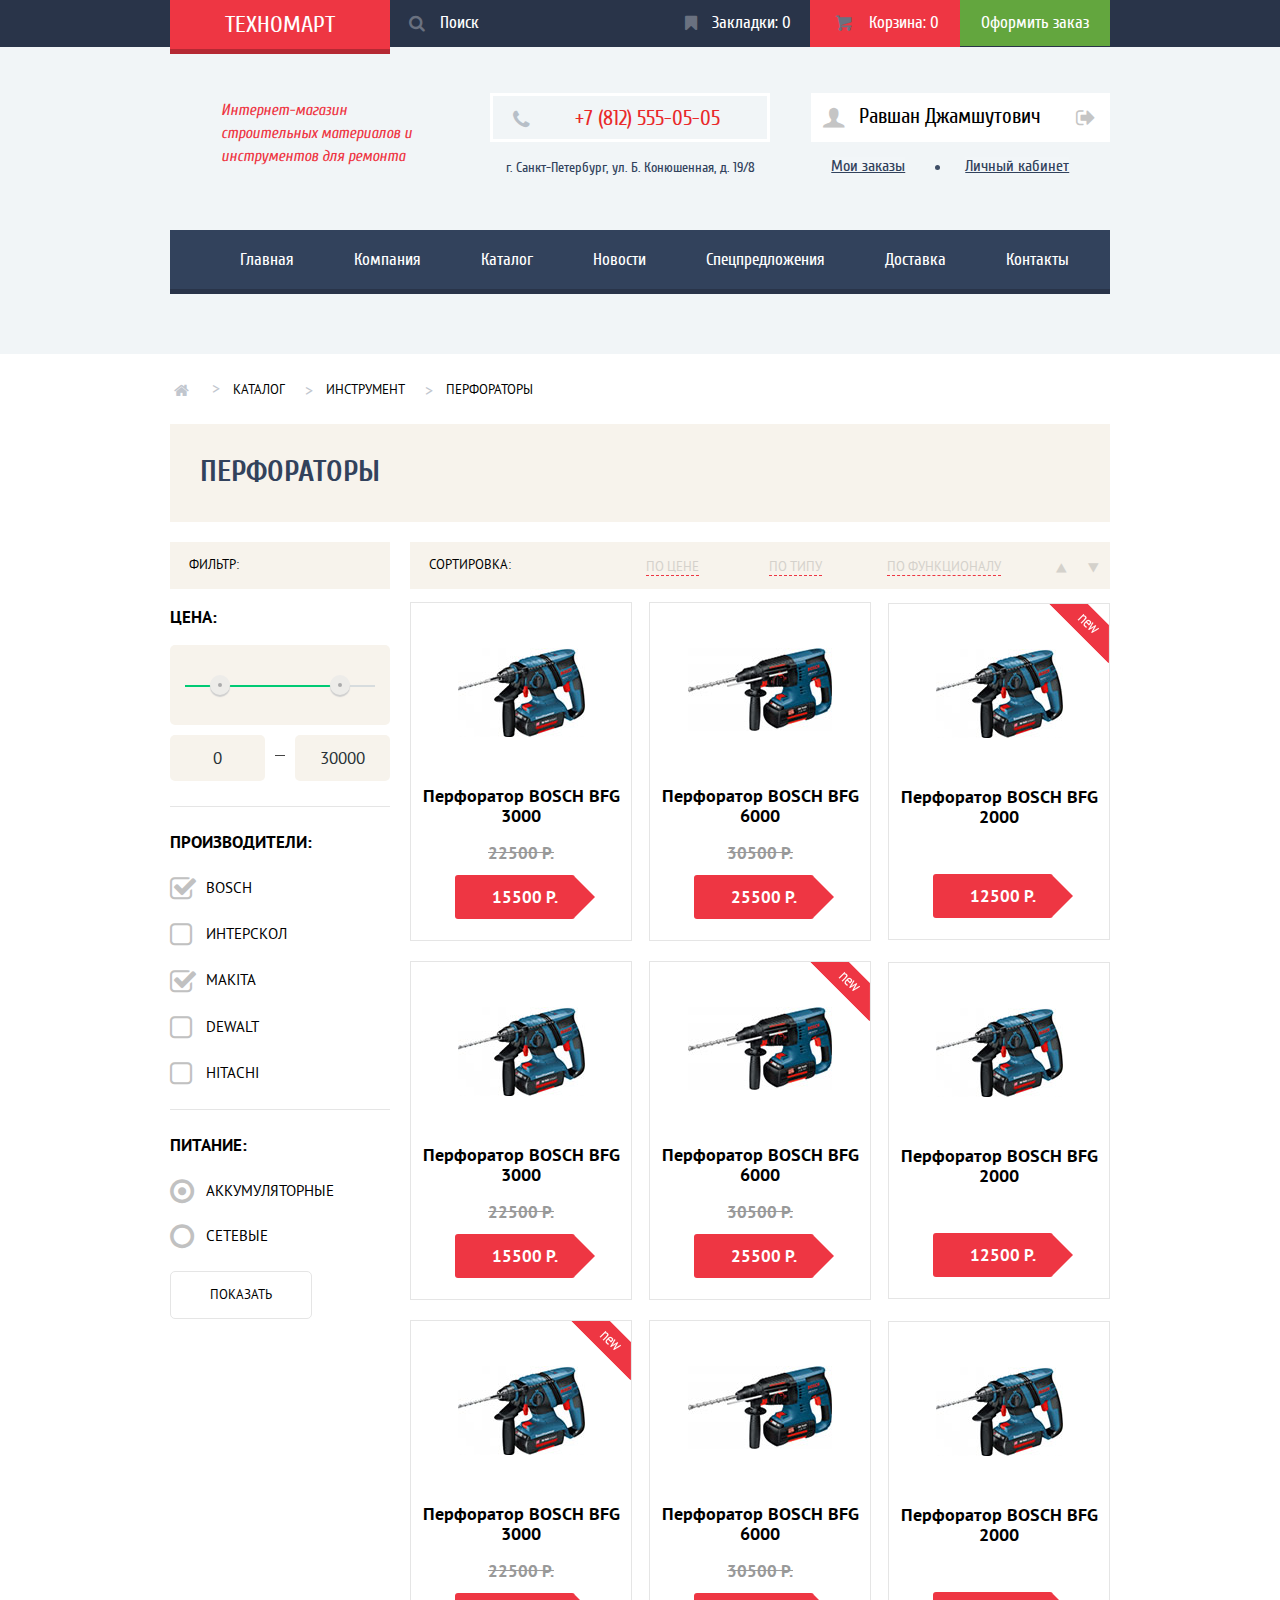
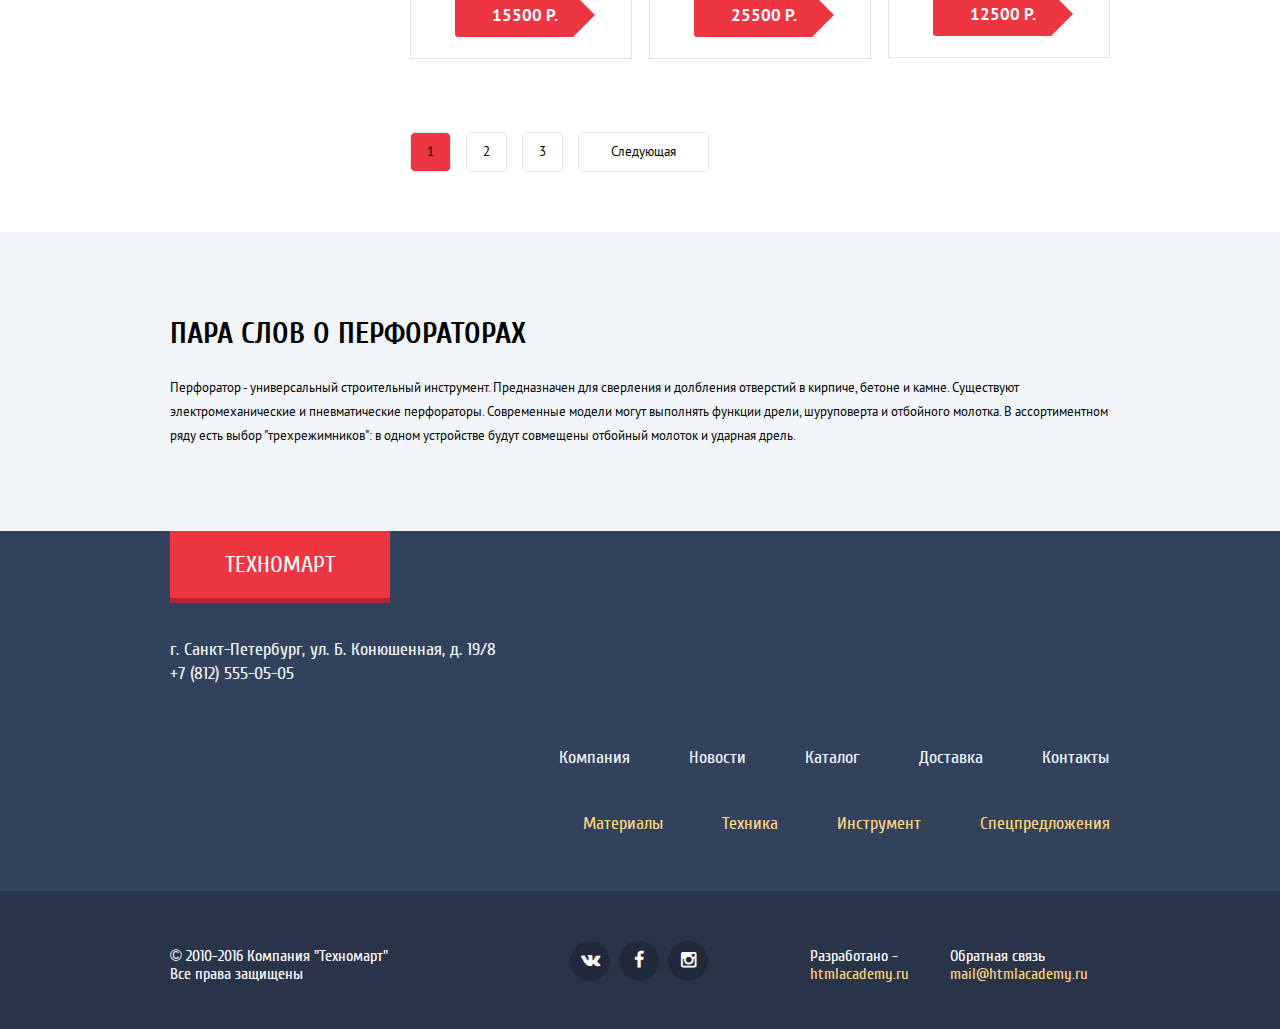
==== commit 19c6cb27: "Исправлены некоторые замечания" ====
--- a/catalogue.html
+++ b/catalogue.html
@@ -8,7 +8,7 @@
   <link href="https://fonts.googleapis.com/css?family=Cuprum:400,400italic,700&subset=cyrillic" rel="stylesheet" type="text/css">
   <link href="https://fonts.googleapis.com/css?family=PT+Sans:400,400italic,700,700italic&subset=cyrillic" rel="stylesheet" type="text/css">
   <link rel="stylesheet" href="css/normalize.css">
-  <link rel="stylesheet" href="css/minimized-style.css">
+  <link rel="stylesheet" href="css/style.css">
 </head>
 
 <body>
@@ -27,7 +27,7 @@
             <a class="bookmark" href="#"><i class="icon-bookmark"></i>Закладки: 0</a>
           </li>
           <li>
-            <a class="basket basket-full" href="#"><i class="icon-basket"></i>Корзина: 10</a>
+            <a class="basket basket-full" href="#"><i class="icon-basket"></i>Корзина: 0</a>
           </li>
           <li>
             <a class="make-order" href="#">Оформить заказ</a>
@@ -342,7 +342,7 @@
             <ul>
               <li><a href="#">Компания</a></li>
               <li><a href="#">Новости</a></li>
-              <li><a>Каталог</a></li>
+              <li><a href="catalogue.html">Каталог</a></li>
               <li><a href="#">Доставка</a></li>
               <li><a href="#">Контакты</a></li>
             </ul>
--- a/css/style.css
+++ b/css/style.css
@@ -0,0 +1,1976 @@
+    @font-face {
+      font-weight: normal;
+      font-style: normal;
+      font-family: 'symbols-technomart';
+      src: url('../fonts/symbols-technomart.woff') format('woff'), url('../fonts/symbols-technomart.woff2') format('woff2');
+    }
+    @font-face {
+      font-weight: normal;
+      font-style: normal;
+      font-family: 'Cuprum';
+      src: url('../fonts/web/cuprum.woff') format('woff'), url('../fonts/web/cuprum.woff2') format('woff2');
+    }
+    @font-face {
+      font-weight: normal;
+      font-style: italic;
+      font-family: 'Cuprum';
+      src: url('../fonts/web/cuprumitalic.woff') format('woff'), url('../fonts/web/cuprumitalic.woff2') format('woff2');
+    }
+    @font-face {
+      font-weight: bold;
+      font-style: normal;
+      font-family: 'Cuprum';
+      src: url('../fonts/web/cuprumbold.woff') format('woff'), url('../fonts/web/cuprumbold.woff2') format('woff2');
+    }
+    @font-face {
+      font-weight: normal;
+      font-style: normal;
+      font-family: 'PT Sans';
+      src: url('../fonts/web/ptsans.woff') format('woff'), url('../fonts/web/ptsans.woff2') format('woff2');
+    }
+    @font-face {
+      font-weight: bold;
+      font-style: normal;
+      font-family: 'PT Sans';
+      src: url('../fonts/web/ptsansbold.woff') format('woff'), url('../fonts/web/ptsansbold.woff2') format('woff2');
+    }
+    [class^='icon-']::before, [class*=' icon-']::before {
+      display: inline-block;
+      vertical-align: middle;
+      width: 1em;
+      margin-right: 0.2em;
+      margin-left: 0.2em;
+      font-weight: normal;
+      line-height: 1em;
+      font-family: 'symbols-technomart';
+      text-align: center;
+      text-transform: none;
+      text-decoration: inherit;
+      font-style: normal;
+      font-variant: normal;
+      speak: none;
+    }
+    .icon-left::before {
+      content: '\3c';
+    }
+    /* '&lt;' */
+
+    .icon-right::before {
+      content: '\3e';
+    }
+    /* '&gt;' */
+
+    .icon-basket::before {
+      content: '\62';
+    }
+    /* 'b' */
+
+    .icon-facebook::before {
+      content: '\66';
+    }
+    /* 'f' */
+
+    .icon-twitter::before {
+      content: '\74';
+    }
+    /* 't' */
+
+    .icon-vk::before {
+      content: '\76';
+    }
+    /* 'v' */
+
+    .icon-up::before {
+      content: '\2c4';
+    }
+    /* '˄' */
+
+    .icon-down::before {
+      content: '\2c5';
+    }
+    /* '˅' */
+
+    .icon-left-big::before {
+      content: '\2190';
+    }
+    /* '←' */
+
+    .icon-right-big::before {
+      content: '\2192';
+    }
+    /* '→' */
+
+    .icon-login::before {
+      content: '\2386';
+    }
+    /* '⎆' */
+
+    .icon-logout::before {
+      content: '\241b';
+    }
+    /* '␛' */
+
+    .icon-up-dir::before {
+      content: '\25b2';
+    }
+    /* '▲' */
+
+    .icon-down-dir::before {
+      content: '\25bc';
+    }
+    /* '▼' */
+
+    .icon-circle::before {
+      content: '\25cb';
+    }
+    /* '○' */
+
+    .icon-circle-dot::before {
+      content: '\25cf';
+    }
+    /* '●' */
+
+    .icon-star::before {
+      content: '\2605';
+    }
+    /* '★' */
+
+    .icon-check-off::before {
+      content: '\2610';
+    }
+    /* '☐' */
+
+    .icon-check-on::before {
+      content: '\2611';
+    }
+    /* '☑' */
+
+    .icon-youtube::before {
+      content: '\f39e';
+    }
+    /* '' */
+
+    .icon-home::before {
+      content: '🏠';
+    }
+    /* '\1f3e0' */
+
+    .icon-user::before {
+      content: '👨';
+    }
+    /* '\1f468' */
+
+    .icon-phone::before {
+      content: '📞';
+    }
+    /* '\1f4de' */
+
+    .icon-instagramm::before {
+      content: '📷';
+    }
+    /* '\1f4f7' */
+
+    .icon-search::before {
+      content: '🔍';
+    }
+    .icon-bookmark::before {
+      content: '\1f516';
+    }
+    body {
+      margin: 0;
+      padding: 0;
+      background: #fff;
+      color: #000;
+      font-family: 'Cuprum', sans-serif, 'Arial';
+      font-size: 18px;
+      line-height: 18px;
+      font-weight: 400;
+    }
+    a {
+      text-decoration: none;
+    }
+    ul {
+      list-style-type: none;
+    }
+    .clearfix::after {
+      content: '';
+      display: table;
+      clear: both;
+    }
+    .container {
+      width: 940px;
+      margin: 0 auto;
+      padding: 0 10px;
+    }
+    .header-top, .footer-bottom {
+      background: #293449;
+    }
+    .main-navigation, .footer-top {
+      background: #32425c;
+    }
+    .header-top i::before {
+      color: #b7bfc8;
+      font-size: 17px;
+      line-height: 18px;
+    }
+    .header-top, .main-footer {
+      min-width: 960px;
+    }
+    .logo-wrapper {
+      position: relative;
+    }
+    .logo {
+      display: inline-block;
+      width: 220px;
+      -moz-box-sizing: border-box;
+      /* Для Firefox */
+      -webkit-box-sizing: border-box;
+      /* Для Safari и Chrome */
+      box-sizing: border-box;
+      padding: 13px 55px;
+      padding-bottom: 17px;
+      background: #ee3643;
+      -webkit-box-shadow: inset 0 -5px 0 0 rgba(0, 0, 0, 0.24);
+      -moz-box-shadow: inset 0 -5px 0 0 rgba(0, 0, 0, 0.24);
+      box-shadow: inset 0 -5px 0 0 rgba(0, 0, 0, 0.24);
+      color: #fff;
+      font-size: 24px;
+      line-height: 24px;
+      text-transform: uppercase;
+      text-align: center;
+      vertical-align: bottom;
+    }
+    .header {
+      position: absolute;
+    }
+    .header:hover {
+      background: #ca2c37;
+    }
+    .header:focus {
+      background: #ba2732;
+    }
+    .goods-search {
+      float: left;
+      margin-left: 220px;
+      position: relative;
+      width: 260px;
+    }
+    .search-form[type='search'] {
+      -moz-box-sizing: border-box;
+      /* Для Firefox */
+      -webkit-box-sizing: border-box;
+      /* Для Safari и Chrome */
+      box-sizing: border-box;
+      padding-top: 14px;
+      padding-bottom: 14px;
+      padding-left: 50px;
+      width: inherit;
+      background: #293449;
+      font-family: 'Cuprum', sans-serif, 'Arial';
+      color: #fff;
+      font-size: 17px;
+      line-height: 18px;
+      border: none;
+      /* Убираем рамку */
+      outline: none;
+      /* Убираем свечение в Chrome и Safari */
+      -webkit-appearance: none;
+      /* Убираем рамку в Chrome и Safari */
+    }
+    .search-form+.icon-search {
+      display: inline;
+    }
+    .goods-search .icon-search::before {
+      content: '🔍';
+      position: absolute;
+      top: 15px;
+      left: 15px;
+      color: #6a7180;
+    }
+    .goods-search .search-form[type='search']:focus {
+      background: #fff;
+      color: #585858;
+    }
+    .goods-search input[type='search']:focus+.icon-search:before {
+      color: #ee3643;
+    }
+    .search-form[type='search']::-webkit-input-placeholder {
+      color: #fff;
+      opacity: 1;
+    }
+    .search-form[type='search']::-moz-placeholder {
+      color: #fff;
+      opacity: 1;
+    }
+    .search-form[type='search']:-moz-placeholder {
+      color: #fff;
+      opacity: 1;
+    }
+    .search-form[type='search']:-ms-input-placeholder {
+      color: #fff;
+      opacity: 1;
+    }
+    .header-top i::before {
+      color: #6a7180;
+    }
+    .header-top i:hover::before {
+      color: #fff;
+    }
+    .icon-bookmark::before {
+      margin-right: 13px;
+    }
+    .icon-basket::before {
+      margin-right: 17px;
+    }
+    .goods-order .basket-full {
+      background: #ee3643;
+    }
+    .bookmark:hover {
+      background: #212a3a;
+      color: #fff;
+    }
+    .goods-order .basket-empty:hover {
+      background: #212a3a;
+      color: #fff;
+    }
+    .goods-order .basket-full:hover {
+      background: #ba2732;
+      color: #fff;
+    }
+    .goods-order a:focus:not(.make-order) {
+      background: #161d29;
+      color: #8b8e94;
+    }
+    .goods-order {
+      float: right;
+      margin: 0;
+      padding: 0;
+      font-size: 0;
+    }
+    .goods-order li {
+      display: inline-block;
+      vertical-align: top;
+      text-align: center;
+      font-size: 17px;
+      line-height: 18px;
+    }
+    .goods-order a {
+      display: block;
+      padding-top: 14px;
+      padding-bottom: 14px;
+      width: 150px;
+      color: #fff;
+    }
+    .goods-order .make-order {
+      background: #63a63e;
+    }
+    .goods-order .make-order:hover {
+      background: #5fbb2d;
+    }
+    .goods-order .make-order:focus {
+      background: #518534;
+      color: #b7c9af;
+    }
+    h1 {
+      color: #32425c;
+      font-family: 'Cuprum', sans-serif;
+      font-size: 30px;
+      line-height: 30px;
+      font-weight: 400;
+    }
+    .header-middle {
+      background: #f1f5f7;
+      padding-top: 46px;
+      padding-bottom: 60px;
+    }
+    .shop-presentation {
+      float: left;
+      max-width: 300px;
+      -moz-box-sizing: border-box;
+      /* Для Firefox */
+      -webkit-box-sizing: border-box;
+      /* Для Safari и Chrome */
+      box-sizing: border-box;
+      padding-left: 51px;
+      padding-right: 48px;
+      font-style: italic;
+      font-size: 16px;
+      line-height: 23px;
+      color: #ee3643;
+      margin-top: -10px;
+      margin-right: 20px;
+    }
+    .header-contacts {
+      float: left;
+    }
+    .phone {
+      display: inline-block;
+      border: 3px solid #fff;
+      text-align: center;
+      padding-top: 13px;
+      padding-bottom: 13px;
+      padding-left: 53px;
+      padding-right: 47px;
+      vertical-align: middle;
+      height: 17px;
+      color: #e9292a;
+      font-size: 21px;
+    }
+    .icon-phone {
+      position: relative;
+    }
+    .icon-phone::before {
+      content: '📞';
+      color: #b7bfc8;
+      -webkit-transform: translateX(-40px);
+      transform: translateX(-40px);
+    }
+    .header-contacts p {
+      font-size: 14px;
+      line-height: 24px;
+      color: #32425c;
+      text-align: center;
+    }
+    .user-block {
+      float: right;
+      padding: 0;
+      margin: 0;
+      font-size: 0;
+      min-width: 280px;
+    }
+    .user-block a {
+      font-size: 21px;
+      line-height: 18px;
+      color: #000;
+      background: #fff;
+    }
+    .login, .signup {
+      display: inline-block;
+      padding-top: 14px;
+      padding-bottom: 14px;
+      text-align: center;
+      vertical-align: middle;
+    }
+    .login {
+      padding-right: 27px;
+      padding-left: 16px;
+      margin-right: 10px;
+    }
+    .icon-login::before {
+      color: #c5c5c5;
+      font-size: 18px;
+      -webkit-transform: translateX(-5px);
+      transform: translateX(-5px);
+    }
+    .icon-login:hover::before {
+      color: #32425c;
+    }
+    .signup {
+      padding-left: 25px;
+      padding-right: 25px;
+    }
+    .login:hover, .signup:hover {
+      color: #f8c0c2;
+    }
+    .login:active, .signup:focus {
+      color: #c5c5c5;
+    }
+    .icon-login:hover::before {
+      color: #32425c;
+    }
+    .authorized-user a {
+      display: inline-block;
+      vertical-align: middle;
+      font-size: 21px;
+      line-height: 18px;
+      color: #000;
+      background: #fff;
+      padding-top: 14px;
+      padding-bottom: 14px;
+    }
+    .authorized-user a:hover {
+      color: #32425c;
+    }
+    .authorized-user a:focus {
+      color: #c5c5c5;
+    }
+    .username {
+      padding-left: 18px;
+      padding-right: 40px;
+    }
+    .icon-user::before {
+      -webkit-transform: translateX(-10px);
+      transform: translateX(-10px);
+    }
+    .icon-logout::before {
+      -webkit-transform: translateX(-10px);
+      transform: translateX(-10px);
+    }
+    .user-data {
+      position: relative;
+      padding-left: 20px;
+      font-size: 0;
+      margin: 0;
+    }
+    .user-data li {
+      margin-top: 15px;
+      margin-right: 30px;
+      display: inline-block;
+      vertical-align: middle;
+    }
+    .user-data a {
+      font-size: 16px;
+      line-height: 18px;
+      color: #32425c;
+      background: #f2f6f8;
+      text-decoration: underline;
+    }
+    .user-data a:hover {
+      color: #ee3643;
+    }
+    .user-data a:focus {
+      color: #c5cad0;
+    }
+    .user-data i::before {
+      position: absolute;
+      content: '';
+      width: 5px;
+      height: 5px;
+      border-radius: 50%;
+      background: #3f4e66;
+      bottom: 10px;
+    }
+    .authorized-user i::before {
+      color: #c5c5c5;
+    }
+    .authorized-user i:hover::before {
+      color: #32425c;
+    }
+    .main-navigation {
+      border-bottom: 5px solid #293449;
+      margin-top: 36px;
+      padding: 0;
+    }
+    .main-navigation ul {
+      margin: 0;
+      font-size: 0;
+    }
+    .main-navigation li {
+      display: inline-block;
+      vertical-align: middle;
+      font-size: 17px;
+      line-height: 17px;
+    }
+    .main-navigation a {
+      display: block;
+      padding: 21px 30px;
+      color: #fff;
+    }
+    .main-navigation a:hover {
+      background: #293449;
+    }
+    .main-navigation a:focus {
+      background: #293449;
+      color: #93969c;
+    }
+    .btn {
+      display: inline-block;
+      padding-top: 12px;
+      padding-bottom: 12px;
+      font-size: 14px;
+      line-height: 18px;
+      text-transform: uppercase;
+      color: #fff;
+      background: #ee3643;
+      border-radius: 5px;
+      vertical-align: middle;
+      text-align: center;
+    }
+    .goods-promo {
+      padding-top: 59px;
+      padding-bottom: 53px;
+    }
+    .goods-promo .title {
+      margin-left: 23px;
+      margin-top: 20px;
+      font-size: 24px;
+      line-height: 30px;
+      color: #fff;
+    }
+    .goods-promo article {
+      width: 300px;
+      height: 124px;
+      display: inline-block;
+      vertical-align: middle;
+      position: relative;
+    }
+    article .promo {
+      display: inline-block;
+      vertical-align: middle;
+      min-width: 87px;
+      padding: 14px 24px;
+      font-size: 14px;
+      line-height: 18px;
+      text-transform: uppercase;
+      text-align: center;
+      color: #fff;
+      margin-left: 23px;
+      margin-top: 10px;
+      background: rgba(0, 0, 0, 0.1);
+    }
+    article .promo:hover {
+      background: rgba(204, 204, 204, 0.1);
+    }
+    article .promo:focus {
+      font-size: 0;
+      background: rgba(178, 178, 178, 0.1);
+    }
+    .bucket-img {
+      position: absolute;
+      background: #f6b22d url('../img/sprite.png') no-repeat;
+      background-position: -391px -884px;
+      width: 44px;
+      height: 65px;
+      bottom: 27px;
+      left: 212px;
+    }
+    .materials {
+      background: #f6b22d;
+    }
+    .tools {
+      background: #4aafde;
+    }
+    .drill-img {
+      position: absolute;
+      background: #4aafde url('../img/sprite.png') no-repeat;
+      background-position: -216px -884px;
+      width: 75px;
+      height: 61px;
+      bottom: 27px;
+      left: 197px;
+    }
+    .machinery {
+      background: #cc79d1;
+    }
+    .tractor-img {
+      position: absolute;
+      background: #cc79d1 url('../img/sprite.png') no-repeat;
+      background-position: -118px -884px;
+      width: 78px;
+      height: 62px;
+      bottom: 27px;
+      left: 190px;
+    }
+    .discounts {
+      background: #85d179;
+      margin-top: 20px;
+      margin-left: 20px;
+    }
+    .cart-img {
+      position: absolute;
+      background: #85d179 url('../img/sprite.png') no-repeat;
+      background-position: -311px -963px;
+      width: 59px;
+      height: 72px;
+      bottom: 27px;
+      left: 196px;
+    }
+    .delivery {
+      background: #f6b22d;
+      margin-top: 20px;
+      margin-left: 20px;
+    }
+    .delivery-img {
+      position: absolute;
+      background: #f6b22d url('../img/sprite.png') no-repeat;
+      background-position: -20px -884px;
+      width: 78px;
+      height: 63px;
+      bottom: 27px;
+      left: 190px;
+    }
+    .materials, .tools {
+      margin-right: 15px;
+    }
+    .sliders {
+      position: relative;
+      float: left;
+    }
+    .slider {
+      margin-top: 20px;
+      width: 620px;
+      height: 267px;
+    }
+    .slider-one {
+      background: #918e8b url('../img/slider-1-image.jpg') no-repeat;
+      background-size: cover;
+      display: block;
+    }
+    .slider-two {
+      background: #918e8b url('../img/slider-2-image.jpg') no-repeat;
+      background-size: cover;
+      display: none;
+    }
+    .slide-content {
+      margin-left: 27px;
+      padding-top: 18px;
+    }
+    .slide-title {
+      font-family: 'Cuprum', sans-serif, 'Arial';
+      font-size: 36px;
+      line-height: 30px;
+      font-weight: 700;
+      text-transform: uppercase;
+      margin-top: 0;
+      margin-bottom: 6px;
+      color: #fff;
+    }
+    .slide-promo {
+      font-family: 'PT Sans', sans-serif, 'Arial';
+      font-size: 18px;
+      line-height: 24px;
+      margin-bottom: 23px;
+      color: #fff;
+    }
+    .slide-content .btn {
+      position: absolute;
+      padding-left: 49px;
+      padding-right: 45px;
+      min-width: 100px;
+      left: 24px;
+      bottom: 22px;
+    }
+    .slide-content .btn:hover {
+      background: #ca2c37;
+    }
+    .slide-content .btn:focus {
+      background: #ba2732;
+    }
+    .slider-controls {
+      position: absolute;
+      left: 50%;
+      bottom: 33px;
+      width: 120px;
+      height: 15px;
+      margin-left: -60px;
+      text-align: center;
+    }
+    .slider-controls i {
+      display: inline-block;
+      width: 6px;
+      height: 6px;
+      margin: 0 3px;
+      background: #fff;
+      border: 2px solid #fff;
+      vertical-align: top;
+      border-radius: 50%;
+      cursor: pointer;
+    }
+    .slider-controls .active {
+      background: #ee3643;
+    }
+    .slider::before {
+      position: absolute;
+      content: '\3c';
+      color: #fff;
+      left: 27px;
+      bottom: 45%;
+      font-size: 60px;
+      cursor: pointer;
+    }
+    .slider::after {
+      position: absolute;
+      content: '\3e';
+      color: #fff;
+      right: 22px;
+      bottom: 45%;
+      font-size: 60px;
+      cursor: pointer;
+    }
+    .popular-goods {
+      margin-bottom: 22px;
+    }
+    .popular-heading {
+      background: #f7f3ec;
+      margin-bottom: 20px;
+    }
+    .popular-category {
+      float: left;
+      font-size: 30px;
+      line-height: 30px;
+      color: #32425c;
+      text-transform: uppercase;
+      margin-top: 33px;
+      margin-bottom: 35px;
+      margin-left: 30px;
+    }
+    .popular-link {
+      float: right;
+      padding: 14px 55px;
+      margin-right: 24px;
+      margin-top: 25px;
+      margin-bottom: 25px;
+    }
+    .popular-link:hover {
+      background: #ca2c37;
+    }
+    .popular-link:focus {
+      background: #ba2732;
+    }
+    .catalogue-wrapper {
+      margin: 0;
+      padding: 0;
+      font-size: 0;
+    }
+    .catalogue-item-image {
+      position: relative;
+      display: inline-block;
+      vertical-align: middle;
+      width: 220px;
+      height: 100%;
+      margin-right: 17px;
+      margin-bottom: 20px;
+      font-family: 'PT Sans', sans-serif, 'Arial';
+      font-weight: 700;
+      border: 1px solid #e5e5e5;
+      -webkit-transition: 0.3s ease-in-out;
+      -moz-transition: 0.3s ease-in-out;
+      -o-transition: 0.3s ease-in-out;
+      transition: 0.3s ease-in-out;
+    }
+    .main-page:nth-child(4n) {
+      margin-right: 0;
+    }
+    .flag {
+      position: absolute;
+      top: 0;
+      right: 0;
+      width: 60px;
+      height: 59px;
+      overflow: hidden;
+      text-indent: -9999px;
+      display: none;
+    }
+    .flag-new {
+      background-image: url('../img/sprite.png');
+      background-position: -311px -884px;
+    }
+    .new-item {
+      display: block;
+    }
+    .catalogue-item-image .image {
+      margin-top: 45px;
+      margin-bottom: 50px;
+      width: 220px;
+      height: 88px;
+      text-align: center;
+      vertical-align: middle;
+    }
+    .catalog-item .image img {
+      max-width: 100%;
+    }
+    .item-title {
+      display: block;
+      font-size: 18px;
+      line-height: 20px;
+      text-align: center;
+      vertical-align: middle;
+      color: #000;
+    }
+    .discount {
+      display: block;
+      margin-top: 18px;
+      font-size: 17px;
+      line-height: 18px;
+      color: #999999;
+      text-decoration: line-through;
+      text-align: center;
+      vertical-align: middle;
+    }
+    .price {
+      position: relative;
+      display: inline-block;
+      vertical-align: middle;
+      padding-top: 13px;
+      padding-bottom: 13px;
+      padding-left: 37px;
+      padding-right: 17px;
+      margin-top: 13px;
+      margin-bottom: 21px;
+      margin-left: 44px;
+      background: #ee3643;
+      font-size: 17px;
+      line-height: 18px;
+      color: #fff;
+      border-radius: 3px;
+      cursor: pointer;
+    }
+    .catalogue-item-image .price::after {
+      content: '';
+      position: absolute;
+      top: 2px;
+      right: -40px;
+      width: 0;
+      height: 0;
+      border: 20px solid white;
+      border-left-color: #ee3643;
+    }
+    .catalogue-item-image:hover {
+      border: 1px solid #e5e5e5;
+      -webkit-box-shadow: 0 10px 25px 0 rgba(41, 52, 73, 0.5);
+      -moz-box-shadow: 0 10px 25px 0 rgba(41, 52, 73, 0.5);
+      box-shadow: 0 10px 25px 0 rgba(41, 52, 73, 0.5);
+    }
+    .popular-producers {
+      margin-bottom: 65px;
+    }
+    .producers-list {
+      padding: 0;
+      margin: 0;
+      font-size: 0;
+    }
+    .company-card {
+      display: inline-block;
+      width: 218px;
+      height: 145px;
+      margin-bottom: 21px;
+      margin-right: 20px;
+      text-align: center;
+      vertical-align: middle;
+      border: 1px solid #e5e5e5;
+      -webkit-transition: 0.2s ease-in-out;
+      -moz-transition: 0.2s ease-in-out;
+      -o-transition: 0.2s ease-in-out;
+      transition: 0.2s ease-in-out;
+    }
+    .company-card:nth-child(4n) {
+      margin-right: 0px;
+    }
+    .company-card::before {
+      content: '';
+      display: inline-block;
+      vertical-align: middle;
+      height: 100%;
+    }
+    .company-card:hover {
+      -webkit-box-shadow: 0 10px 25px 0 rgba(41, 52, 73, 0.5);
+      -moz-box-shadow: 0 10px 25px 0 rgba(41, 52, 73, 0.5);
+      box-shadow: 0 10px 25px 0 rgba(41, 52, 73, 0.5);
+    }
+    .company-card a:focus {
+      -webkit-box-shadow: 0 4px 10px 0 rgba(41, 52, 73, 0.5);
+      -moz-box-shadow: 0 4px 10px 0 rgba(41, 52, 73, 0.5);
+      box-shadow: 0 4px 10px 0 rgba(41, 52, 73, 0.5);
+      opacity: 0.3;
+    }
+    .company-card img {
+      background: #bfc2c9;
+      display: inline-block;
+      vertical-align: middle;
+    }
+    .services-promo {
+      background: #f2f6f8;
+      padding-bottom: 100px;
+      padding-top: 67px;
+    }
+    .services-title {
+      font-size: 30px;
+      line-height: 24px;
+      text-transform: uppercase;
+    }
+    .services-promo p {
+      width: 400px;
+      font-family: 'PT Sans', sans-serif, 'Arial';
+      font-weight: 400;
+      font-size: 13px;
+      line-height: 24px;
+    }
+    .left-tabs-column {
+      width: 240px;
+      float: left;
+    }
+    .right-tabs-column {
+      float: left;
+      margin-left: 80px;
+      width: 620px;
+    }
+    .tabs {
+      margin-top: 75px;
+    }
+    .tab-links {
+      position: relative;
+      margin: 0;
+      padding: 0;
+    }
+    .tab-links a {
+      display: block;
+      max-width: 223px;
+      height: 100%;
+      padding-left: 17px;
+      padding-top: 20px;
+      padding-bottom: 20px;
+      font-size: 21px;
+      line-height: 30px;
+      font-weight: 700;
+      color: #fff;
+      background: #32425c;
+      border-bottom: 1px solid #293449;
+      border-top: 1px solid #405069;
+    }
+    .tab-links a:hover {
+      background: #293449;
+    }
+    .tab-links a:focus {
+      background: #fff;
+      border: transparent;
+      color: #32425c;
+    }
+    .tab-links::after {
+      content: '';
+      position: absolute;
+      background-image: url('../img/sprite.png');
+      background-position: -275px -965px;
+      width: 10px;
+      height: 272px;
+      -webkit-transform: translate(230px, -240px);
+      transform: translate(230px, -240px);
+    }
+    .tab-content {
+      position: relative;
+    }
+    .tab-description {
+      position: absolute;
+      z-index: 100;
+      font-family: 'PT Sans', sans-serif, 'Arial';
+      font-weight: 400;
+      font-size: 13px;
+      line-height: 24px;
+    }
+    .tab-one {
+      visibility: visible;
+    }
+    .tab-one::after {
+      content: '';
+      position: absolute;
+      background: url('../img/sprite.png') no-repeat;
+      background-position: -20px -0px;
+      width: 446px;
+      height: 261px;
+      left: 175px;
+      top: 25px;
+      z-index: 0;
+      visibility: visible;
+    }
+    .tab-two {
+      visibility: hidden;
+    }
+    .tab-two::after {
+      content: '';
+      position: absolute;
+      background: url('../img/sprite.png') no-repeat;
+      background-position: -20px -581px;
+      width: 368px;
+      height: 283px;
+      left: 250px;
+      top: 25px;
+      z-index: 0;
+      visibility: hidden;
+    }
+    .tab-three {
+      visibility: hidden;
+    }
+    .tab-three::after {
+      content: '';
+      position: absolute;
+      background: url('../img/sprite.png') 100% 0 no-repeat;
+      background-position: -20px -281px;
+      width: 443px;
+      height: 280px;
+      left: 172px;
+      top: 25px;
+      z-index: 0;
+      visibility: hidden;
+    }
+    .tab-description .tab-title {
+      font-size: 36px;
+      line-height: 24px;
+      color: #293449;
+      text-transform: uppercase;
+    }
+    .tab-one .tab-description p {
+      width: 280px;
+    }
+    .tab-two .tab-description {
+      width: 380px;
+    }
+    .tab-three .tab-description {
+      width: 285px;
+    }
+    .tab-content p {
+      margin-top: 40px;
+    }
+    .tab-description b {
+      display: block;
+      font-weight: 400;
+    }
+    .request {
+      margin-top: 32px;
+      display: inline-block;
+      vertical-align: middle;
+      padding: 14px 45px;
+      font-size: 14px;
+    }
+    .request:hover {
+      background: #ca2c37;
+    }
+    .request:focus {
+      background: #ba2732;
+    }
+    .company-details {
+      padding-top: 80px;
+      padding-bottom: 85px;
+    }
+    .promo-content-column {
+      float: left;
+      width: 540px;
+    }
+    .address-column {
+      float: right;
+    }
+    .promo-content-column h2, .address-column h2 {
+      margin: 0;
+      padding: 0;
+      font-size: 30px;
+      line-height: 24px;
+      text-transform: uppercase;
+    }
+    .promo-content-column p, .address-column p {
+      font-family: 'PT Sans', sans-serif, 'Arial';
+      font-weight: 400;
+      font-size: 13px;
+      line-height: 24px;
+      margin-top: 30px;
+    }
+    .address-column .address-heading {
+      width: 180px;
+    }
+    .promo-content-column .partners {
+      font-family: 'Cuprum', sans-serif, 'Arial';
+      font-weight: 400;
+      font-size: 18px;
+      line-height: 20px;
+      margin: 0;
+      padding: 0;
+      margin-top: 20px;
+    }
+    .partners li {
+      padding-bottom: 22px;
+      padding-left: 35px;
+      position: relative;
+    }
+    .partners li:last-child {
+      padding-bottom: 0;
+    }
+    .partners li::before {
+      position: absolute;
+      top: 0;
+      left: 0px;
+      content: '';
+      width: 25px;
+      height: 2px;
+      background: #fb565a;
+      -webkit-transform: translateY(8px);
+      transform: translateY(8px);
+    }
+    .promo-content-column .btn {
+      margin-top: 40px;
+      padding-left: 40px;
+      padding-right: 40px;
+    }
+    .address-column .btn-contact-us {
+      display: inline-block;
+      vertical-align: middle;
+      text-align: center;
+      padding-left: 65px;
+      padding-right: 60px;
+      margin-top: 40px;
+      padding-top: 12px;
+      padding-bottom: 12px;
+      font-size: 14px;
+      line-height: 18px;
+      text-transform: uppercase;
+      color: #fff;
+      background: #ee3643;
+      border-radius: 5px;
+    }
+    .company-details .btn:hover,
+    .btn-contact-us:hover {
+      background: #ca2c37;
+    }
+    .company-details .btn:focus,
+    .btn-contact-us:focus {
+      background: #ba2732;
+    }
+    .address-column p {
+      margin-bottom: 40px;
+    }
+    .breadcrumbs {
+      font-size: 0;
+      margin: 0;
+      padding: 0;
+      position: relative;
+    }
+    .breadcrumbs li {
+      display: inline-block;
+      vertical-align: bottom;
+    }
+    .breadcrumbs a[href]::after {
+      position: absolute;
+      content: '\3e';
+      color: #c1c6ce;
+      font-size: 16px;
+      margin-left: 20px;
+    }
+    .breadcrumbs a {
+      display: block;
+      font-family: 'PT Sans', sans-serif, 'Arial';
+      font-size: 13px;
+      font-weight: 400;
+      text-transform: uppercase;
+      line-height: 18px;
+      padding-top: 25px;
+      padding-bottom: 25px;
+      padding-right: 41px;
+      color: #000;
+    }
+    .icon-home {
+      color: #c1c6ce;
+      font-size: 16px;
+    }
+    .catalogue-title {
+      background: #f7f3ec;
+      margin: 0;
+      margin-bottom: 20px;
+      font-family: 'Cuprum', sans-serif, 'Arial';
+      font-size: 30px;
+      line-height: 30px;
+      color: #32425c;
+      text-transform: uppercase;
+      padding-top: 33px;
+      padding-bottom: 35px;
+      padding-left: 30px;
+    }
+    .catalogue-content-left {
+      float: left;
+      width: 220px;
+    }
+    .catalogue-content-right {
+      float: right;
+      width: 700px;
+    }
+    .catalogue-filter {
+      width: 220px;
+    }
+    .range-category {
+      display: block;
+      padding-left: 19px;
+      padding-top: 14px;
+      padding-bottom: 15px;
+      font-family: 'PT Sans', sans-serif, 'Arial';
+      font-size: 13px;
+      line-height: 18px;
+      font-weight: 400;
+      text-transform: uppercase;
+      background: #f7f3ec;
+      margin-bottom: 13px;
+    }
+    .price-category {
+      display: block;
+      padding-bottom: 13px;
+      font-family: 'PT Sans', sans-serif, 'Arial';
+      font-size: 17px;
+      line-height: 30px;
+      font-weight: 700;
+      text-transform: uppercase;
+    }
+    .price-filter {
+      max-width: 220px;
+    }
+    .range-controls {
+      position: relative;
+      height: 20px;
+      background: #f7f3ec;
+      margin-bottom: 10px;
+      padding: 30px 15px;
+      border-radius: 5px;
+      overflow: hidden;
+    }
+    .range-controls .scale {
+      margin-top: 10px;
+      height: 2px;
+      background: #d7dcde;
+    }
+    .range-controls .bar {
+      height: 2px;
+      background: #00ca74;
+    }
+    .range-controls .toggle {
+      position: absolute;
+      top: 30px;
+      left: 20px;
+      width: 4px;
+      height: 4px;
+      border: 8px solid #edece9;
+      background: #ababab;
+      cursor: pointer;
+      border-radius: 50%;
+      -webkit-box-shadow: 0 2px 1px 0 #cfcfcf;
+      -moz-box-shadow: 0 2px 1px 0 #cfcfcf;
+      box-shadow: 0 2px 1px 0 #cfcfcf;
+    }
+    .range-controls .min-toggle {
+      left: 40px;
+    }
+    .range-controls .max-toggle {
+      left: 160px;
+    }
+    .price-controls {
+      position: relative;
+    }
+    .price-controls input {
+      width: 75px;
+      padding: 14px 10px;
+      border: none;
+      background: #f7f3ec;
+      font-size: 17px;
+      line-height: 18px;
+      font-family: 'PT Sans', sans-serif, 'Arial';
+      font-weight: 400;
+      text-align: center;
+      color: #283136;
+      border-radius: 5px;
+    }
+    .price-controls .min-price {
+      margin-right: 25px;
+    }
+    .price-controls {
+      white-space: nowrap;
+    }
+    .price-controls i::before {
+      position: absolute;
+      content: '';
+      left: 105px;
+      top: 20px;
+      height: 1px;
+      width: 10px;
+      background: #444;
+    }
+    .producers {
+      margin-top: 25px;
+      border-top: 1px solid #e5e5e5;
+      border-bottom: 1px solid #e5e5e5;
+    }
+    fieldset {
+      border: none;
+      margin: 0;
+      padding: 0;
+    }
+    legend {
+      padding-top: 20px;
+      padding-bottom: 21px;
+      font-family: 'PT Sans', sans-serif, 'Arial';
+      font-size: 17px;
+      line-height: 30px;
+      font-weight: 700;
+      text-transform: uppercase;
+    }
+    .catalogue-filter label {
+      display: block;
+      line-height: 18px;
+      cursor: pointer;
+      padding-bottom: 25px;
+      width: 220px;
+      font-family: 'PT Sans', sans-serif, 'Arial';
+      font-size: 15px;
+      line-height: 20px;
+      text-transform: uppercase;
+      font-weight: 400;
+    }
+    input[type='checkbox'], input[type='radio'] {
+      display: none;
+    }
+    input[type='radio']+label::before {
+      content: '\25cb';
+      font-family: 'symbols-technomart';
+      display: inline-block;
+      vertical-align: middle;
+      font-size: 28px;
+      font-weight: 400;
+      vertical-align: top;
+      margin-right: 12px;
+      color: #c1c1c1;
+    }
+    input[type='radio']+label:hover::before {
+      color: #b5b5b5;
+    }
+    input[type='radio']:disabled+label::before {
+      color: #e9e9e9;
+    }
+    input[type='radio']:checked+label::before {
+      content: '\25cf';
+      font-family: 'symbols-technomart';
+    }
+    input[type='checkbox']+label::before {
+      content: '\2610';
+      display: inline-block;
+      vertical-align: middle;
+      font-family: 'symbols-technomart';
+      font-size: 28px;
+      width: 28px;
+      margin-right: 8px;
+      color: #c1c1c1;
+    }
+    input[type='checkbox']:checked+label::before {
+      content: '\2611';
+      font-family: 'symbols-technomart';
+    }
+    input[type='checkbox']+label:hover::before {
+      color: #b5b5b5;
+    }
+    input[type='checkbox']:disabled+label::before {
+      color: #e9e9e9;
+    }
+    .supply-btn {
+      display: inline-block;
+      vertical-align: middle;
+      padding: 14px 39px;
+      background: #fff;
+      border: 1px solid #e5e5e5;
+      border-radius: 5px;
+      font-family: 'PT Sans', sans-serif, 'Arial';
+      font-size: 13px;
+      line-height: 18px;
+      text-transform: uppercase;
+      font-weight: 400;
+    }
+    .supply-btn[type='submit']:hover {
+      border: 1px solid #bdc6ca;
+    }
+    .supply-btn[type='submit']:focus {
+      border: none;
+      outline: none;
+      -webkit-appearance: none;
+      opacity: 1;
+      border: 1px solid #ee3643;
+    }
+    .sorting {
+      padding-bottom: 10px;
+    }
+    .sorting-title {
+      float: left;
+      width: 110px;
+    }
+    .sorting-category {
+      float: right;
+      max-width: 560px;
+      margin: 0;
+      padding: 0;
+      font-size: 0;
+    }
+    .sorting-category li {
+      display: inline-block;
+      vertical-align: middle;
+    }
+    .sorting-category a:not(.sorting-controls) {
+      font-family: 'PT Sans', sans-serif, 'Arial';
+      font-size: 13px;
+      line-height: 18px;
+      font-weight: 400;
+      vertical-align: middle;
+      color: #d4d1cb;
+      border-bottom: 1px dashed #ee3643;
+    }
+    .sorting-category a:hover:not(.sorting-controls) {
+      color: #000;
+      border-bottom: 1px solid #ee3643;
+    }
+    .sorting-category a:active:not(.sorting-controls) {
+      color: #f06870;
+      border-bottom: none;
+    }
+    .icon-up-dir::before, .icon-down-dir::before {
+      color: #d4d1cb;
+      font-size: 23px;
+      border-bottom: none;
+    }
+    .icon-up-dir:hover::before, .icon-down-dir:hover::before {
+      color: #000;
+    }
+    .icon-up-dir:active::before, .icon-down-dir:active::before {
+      color: #f06870;
+    }
+    .sorting-category li:first-child {
+      margin-right: 70px;
+    }
+    .sorting-category li:nth-child(2) {
+      margin-right: 65px;
+    }
+    .sorting-category li:nth-child(3) {
+      margin-right: 45px;
+    }
+    .catalogue-list {
+      margin-top: 20px;
+      width: 700px;
+    }
+    .no-discount .discount {
+      display: none;
+    }
+    .no-discount .price {
+      margin-top: 47px;
+    }
+    .inner-page:nth-child(3n) {
+      margin-right: 0;
+    }
+    .actions {
+      margin-top: 45px;
+      margin-bottom: 55px;
+      width: 220px;
+      height: 80px;
+      display: none;
+    }
+    .catalogue-item-image:hover .image {
+      display: none;
+    }
+    .catalogue-item-image:hover .actions {
+      display: block;
+    }
+    .actions a {
+      display: inline-block;
+      margin-left: 42px;
+      padding-bottom: 10px;
+      padding-top: 10px;
+      font-family: 'Cuprum', sans-serif, 'Arial';
+      font-size: 14px;
+      line-height: 18px;
+      text-transform: uppercase;
+      text-align: center;
+      vertical-align: middle;
+      border-radius: 5px;
+    }
+    .actions .buy {
+      background: #63a63e;
+      border-bottom: 3px solid #367315;
+      color: #fff;
+      width: 140px;
+      margin-bottom: 8px;
+    }
+    .actions .buy:hover {
+      background: #5fbb2d;
+    }
+    .actions .buy:focus {
+      background: #518534;
+    }
+    .buy .icon-basket::before {
+      -webkit-transform: translateX(-17px);
+      transform: translateX(-17px);
+    }
+    .actions .bookmark {
+      width: 134px;
+      border: 3px solid #63a63e;
+      color: #32425c;
+      background: #fff;
+    }
+    .actions .bookmark:hover {
+      border: 3px solid #32425c;
+    }
+    .actions .bookmark:focus {
+      border: 3px solid #c1c6ce;
+      color: #d0d2d6;
+    }
+    .paginator {
+      margin-right: 0;
+      padding: 0;
+      margin-top: 53px;
+      margin-bottom: 60px;
+    }
+    .paginator li {
+      display: inline-block;
+      text-align: center;
+      vertical-align: middle;
+    }
+    .paginator a {
+      display: block;
+      font-family: 'PT Sans', sans-serif, 'Arial';
+      font-size: 13px;
+      line-height: 18px;
+      color: #000;
+      margin-right: 10px;
+      border: 1px solid #e5e5e5;
+      border-radius: 5px;
+    }
+    .paginator a:hover {
+      border: 1px solid #bdc6ca;
+    }
+    .paginator a:focus {
+      border: 1px solid #ee3643;
+    }
+    .page {
+      padding: 10px 16px;
+    }
+    .next {
+      padding: 10px 32px;
+    }
+    .current {
+      background: #ee3643;
+      color: #fef5f6;
+    }
+    .goods-description {
+      background: #f2f6f8;
+      padding-top: 65px;
+      padding-bottom: 70px;
+    }
+    .catalogue-info {
+      font-family: 'Cuprum', sans-serif, 'Arial';
+      font-size: 30px;
+      line-height: 24px;
+      text-transform: uppercase;
+      padding: 0;
+      margin-bottom: 30px;
+    }
+    .goods-description p {
+      font-family: 'PT Sans', sans-serif, 'Arial';
+      font-size: 13px;
+      line-height: 24px;
+      text-transform: none;
+    }
+    .catalogue-footer {
+      margin-top: 0;
+    }
+    .footer-top {
+      padding-bottom: 55px;
+    }
+    .footer-contacts {
+      float: left;
+      width: 328px;
+    }
+    .footer {
+      padding: 22px 42px;
+      padding-bottom: 26px;
+      text-align: center;
+    }
+    .footer-contacts p {
+      font-size: 18px;
+      line-height: 24px;
+      color: #f1f5f7;
+      margin-top: 35px;
+    }
+    .footer-navigation {
+      float: right;
+      margin-left: 50px;
+    }
+    .site-navigation ul {
+      margin: 0;
+      font-size: 0;
+      padding: 42px 0px;
+      padding-left: 13px;
+    }
+    .site-navigation li {
+      display: inline-block;
+      vertical-align: middle;
+      font-size: 18px;
+      line-height: 24px;
+      margin-right: 59px;
+      color: #f1f5f7;
+    }
+    .site-navigation li:last-child {
+      margin-right: -1px;
+    }
+    .site-navigation a {
+      color: #f1f5f7;
+    }
+    .site-navigation a:hover {
+      text-decoration: underline;
+    }
+    .site-navigation a:focus {
+      color: #77808f;
+    }
+    .goods-navigation ul {
+      margin: 0;
+      font-size: 0;
+      padding-left: 37px;
+      padding-right: 0;
+    }
+    .goods-navigation li {
+      display: inline-block;
+      vertical-align: middle;
+      font-size: 18px;
+      line-height: 24px;
+      margin-right: 59px;
+    }
+    .goods-navigation li:last-child {
+      margin-right: 0;
+    }
+    .goods-navigation a {
+      color: #ffd180;
+    }
+    .goods-navigation a:hover {
+      text-decoration: underline;
+    }
+    .goods-navigation a:focus {
+      color: #a6906e;
+    }
+    .footer-bottom {
+      font-size: 16px;
+      line-height: 18px;
+      padding-top: 40px;
+      padding-bottom: 30px;
+    }
+    .footer-copyright {
+      float: left;
+      width: 240px;
+    }
+    .footer-copyright p {
+      color: #fff;
+    }
+    .footer-social {
+      float: left;
+      margin-left: 160px;
+      margin-top: 10px;
+    }
+    .social-btn {
+      margin-right: 5px;
+      width: 40px;
+      height: 40px;
+      border-radius: 50%;
+      display: inline-block;
+      vertical-align: bottom;
+      text-align: center;
+      font-size: 0;
+      background: #212a3a;
+    }
+    .social-btn i::before {
+      color: #fff;
+      font-size: 18px;
+      margin-top: 10px;
+    }
+    .social-btn b {
+      display: none;
+    }
+    .social-btn:hover {
+      background: #ee3643;
+    }
+    .footer-feedback, .footer-developers {
+      float: right;
+      width: 140px;
+      color: #fff;
+    }
+    .footer-feedback {
+      margin-right: 20px;
+    }
+    .footer-developers {
+      padding-left: 10px;
+    }
+    .footer-feedback a, .footer-developers a {
+      color: #ffd180;
+    }
+    .footer-feedback a:hover, .footer-developers a:hover {
+      text-decoration: underline;
+    }
+    .footer-feedback a:focus, .footer-developers a:focus {
+      color: #ee3643;
+    }
+    .modal-content-contact {
+      position: fixed;
+      width: 620px;
+      padding-top: 50px;
+      background: #fff;
+      border-top: 8px solid #ee3643;
+      -webkit-box-shadow: 0 20px 40px 0 rgba(0, 1, 1, 0.75);
+      -moz-box-shadow: 0 20px 40px 0 rgba(0, 1, 1, 0.75);
+      box-shadow: 0 20px 40px 0 rgba(0, 1, 1, 0.75);
+      top: 50%;
+      left: 50%;
+      z-index: 200;
+      margin-top: -250px;
+      margin-left: -310px;
+      visibility: hidden;
+    }
+    .modal-content-show {
+      display: block;
+    }
+    .modal-content-close {
+      border: 0;
+      outline: 0;
+      font-size: 0;
+      cursor: pointer;
+      background: url('../img/sprite.png');
+      background-position: -408px -603px;
+      width: 21px;
+      height: 21px;
+      -webkit-transform: translate(590px, -50px);
+      transform: translate(590px, -50px);
+    }
+    .modal-form-wrapper {
+      padding-left: 80px;
+      padding-right: 80px;
+    }
+    .name[type='text'], .email[type='email'] {
+      width: 186px;
+      padding: 10px 15px;
+      border: 0;
+      outline: 0;
+      border: 2px solid #d7dcde;
+      margin-top: 12px;
+      font-family: 'PT Sans', sans-serif, 'Arial';
+      font-size: 13px;
+      line-height: 18px;
+      color: #999999;
+      border-radius: 5px;
+    }
+    .write-us input:focus, .write-us textarea:focus {
+      border-color: #bdc6ca;
+    }
+    .write-us label+input {
+      display: block;
+    }
+    .write-us label+textarea {
+      display: block;
+    }
+    .write-us textarea {
+      width: 426px;
+      border: 0;
+      outline: 0;
+      padding: 10px 15px;
+      border: 2px solid #d7dcde;
+      margin-top: 12px;
+      font-family: 'PT Sans', sans-serif, 'Arial';
+      font-size: 13px;
+      line-height: 18px;
+      color: #999999;
+      border-radius: 5px;
+    }
+    .left-form-column {
+      float: left;
+      margin-bottom: 30px;
+    }
+    .right-form-column {
+      float: right;
+      margin-bottom: 30px;
+    }
+    .modal-content-button {
+      padding-top: 40px;
+      padding-bottom: 40px;
+      margin-top: 40px;
+      background: #f1f1f1;
+    }
+    .modal-content-button .btn {
+      width: 100%;
+      border: 0;
+      outline: 0;
+      cursor: pointer;
+    }
+    .modal-content-button .btn:hover {
+      background: #ca2c37;
+    }
+    .modal-content-button .btn:focus {
+      background: #ba2732;
+    }
+    .write-us b {
+      font-weight: 400;
+    }
+    .modal-content-order {
+      position: fixed;
+      width: 620px;
+      padding-top: 50px;
+      background: #fff;
+      border-top: 8px solid #ee3643;
+      -webkit-box-shadow: 0 20px 40px 0 rgba(0, 1, 1, 0.75);
+      -moz-box-shadow: 0 20px 40px 0 rgba(0, 1, 1, 0.75);
+      box-shadow: 0 20px 40px 0 rgba(0, 1, 1, 0.75);
+      top: 50%;
+      left: 50%;
+      z-index: 200;
+      margin-top: -250px;
+      margin-left: -310px;
+      visibility: hidden;
+    }
+    .modal-content-order .icon-add {
+      width: 65px;
+      height: 65px;
+      border-radius: 50%;
+      background: #63a63e;
+      display: inline-block;
+      vertical-align: middle;
+    }
+    .modal-content-order h2 {
+      margin: 0 auto;
+      font-size: 30px;
+      line-height: 18px;
+      font-weight: 400;
+      display: inline-block;
+      vertical-align: middle;
+      margin-left: 35px;
+    }
+    .icon-add::before {
+      content: '';
+      background: url('../img/sprite.png');
+      background-position: -215px -964px;
+      width: 39px;
+      height: 30px;
+      text-align: center;
+      transform: translate(10px, 15px);
+    }
+    .add-basket-actions {
+      margin-top: 50px;
+      padding-top: 40px;
+      padding-bottom: 40px;
+      background: #f1f1f1;
+    }
+    .add-basket-actions a {
+      display: inline-block;
+      vertical-align: middle;
+      width: 220px;
+    }
+    .add-basket-actions .purchase {
+      background: #fff;
+      color: #000;
+      margin-left: 15px;
+    }
+    .add-basket-actions .modal-make-order:focus {
+      background: #ba2732;
+    }
+    .add-basket-actions .purchase:hover {
+      color: #f8c0c2;
+      background: #fff;
+    }
+    .add-basket-actions .purchase:focus {
+      color: #c5c5c5;
+      background: #fff;
+    }
+    .modal-content-map {
+      position: fixed;
+      width: 600px;
+      height: 450px;
+      top: 50%;
+      left: 50%;
+      margin-top: -250px;
+      margin-left: -300px;
+      -webkit-box-shadow: 0 10px 16px 8px rgba(35, 31, 32, 0.5);
+      -moz-box-shadow: 0 10px 16px 8px rgba(35, 31, 32, 0.5);
+      box-shadow: 0 10px 16px 8px rgba(35, 31, 32, 0.5);
+      z-index: 200;
+      visibility: hidden;
+    }
+    .modal-content-map .modal-content-close {
+      -webkit-transform: translate(610px, -450px);
+      transform: translate(610px, -450px);
+    }
+    .modal-overlay {
+      position: fixed;
+      top: 0;
+      left: 0;
+      z-index: 150;
+      width: 100%;
+      height: 100%;
+      background: rgba(0, 0, 0, 0.3);
+    }
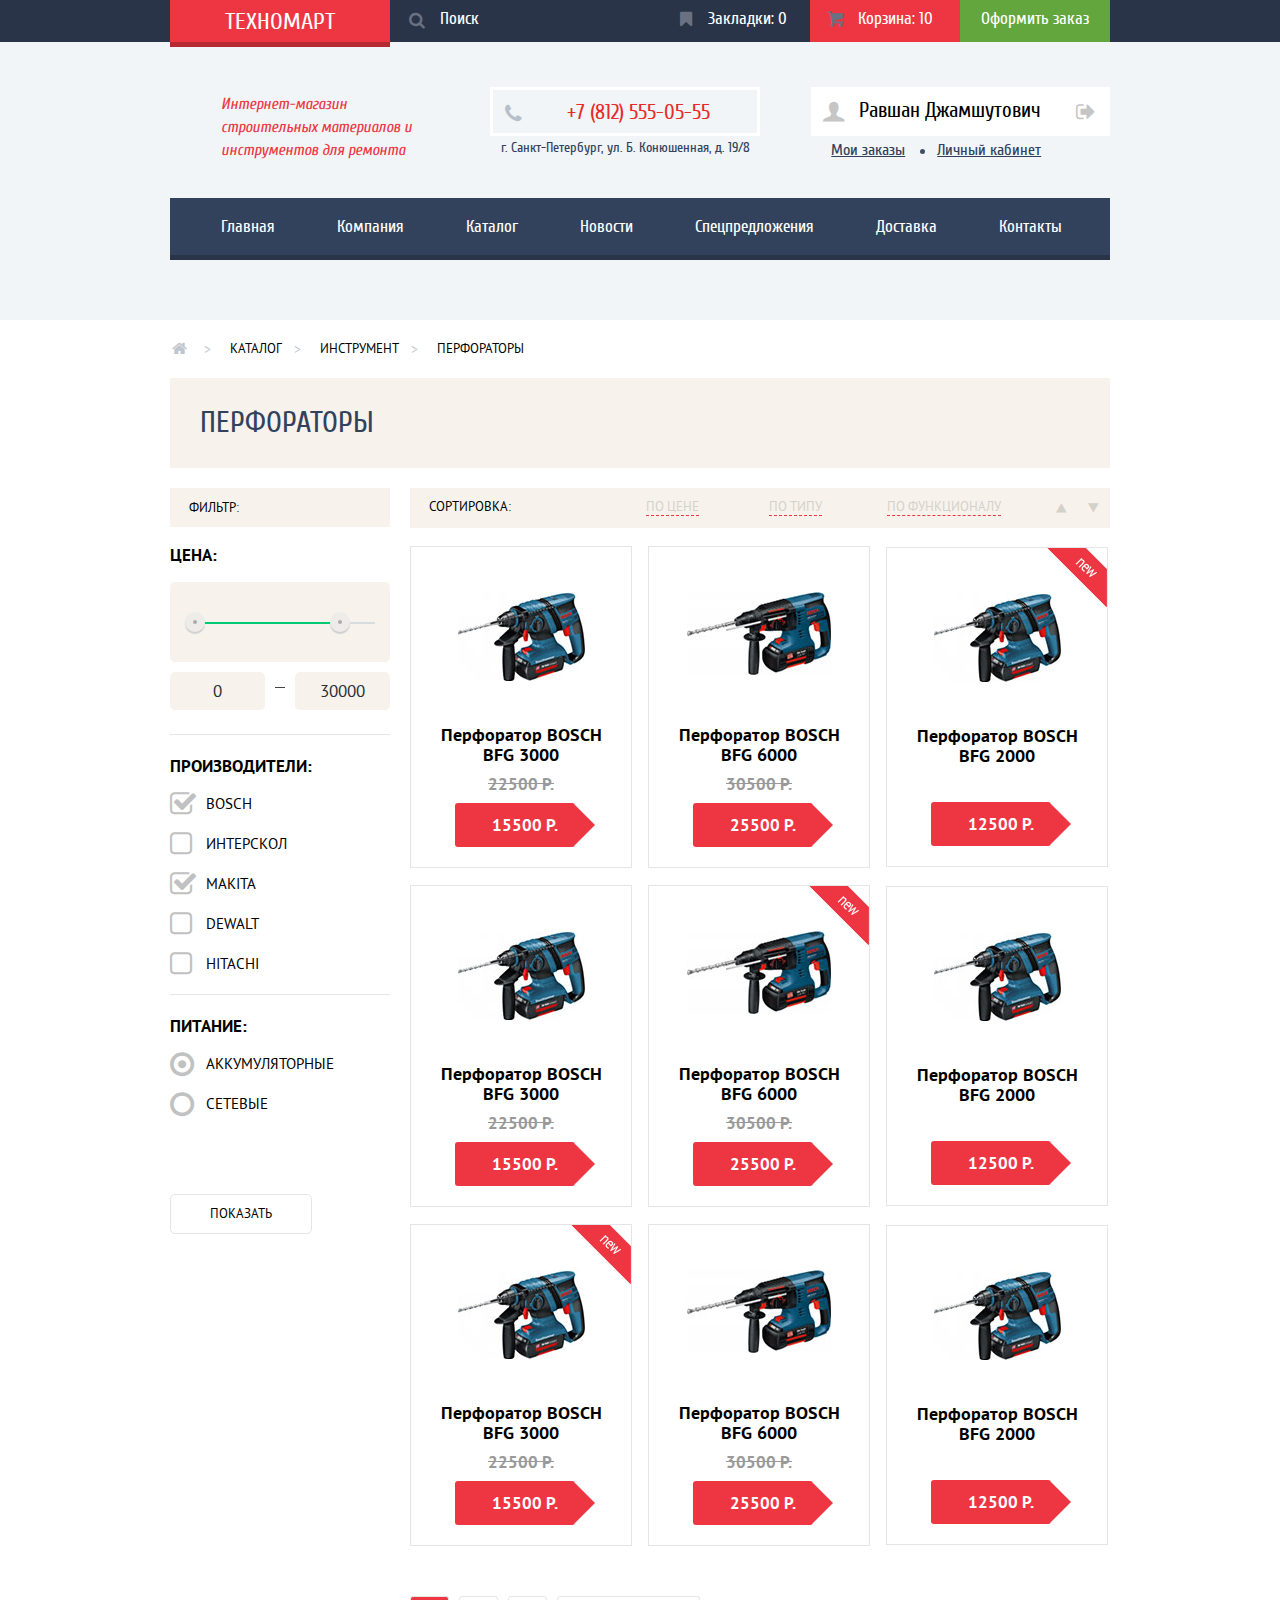
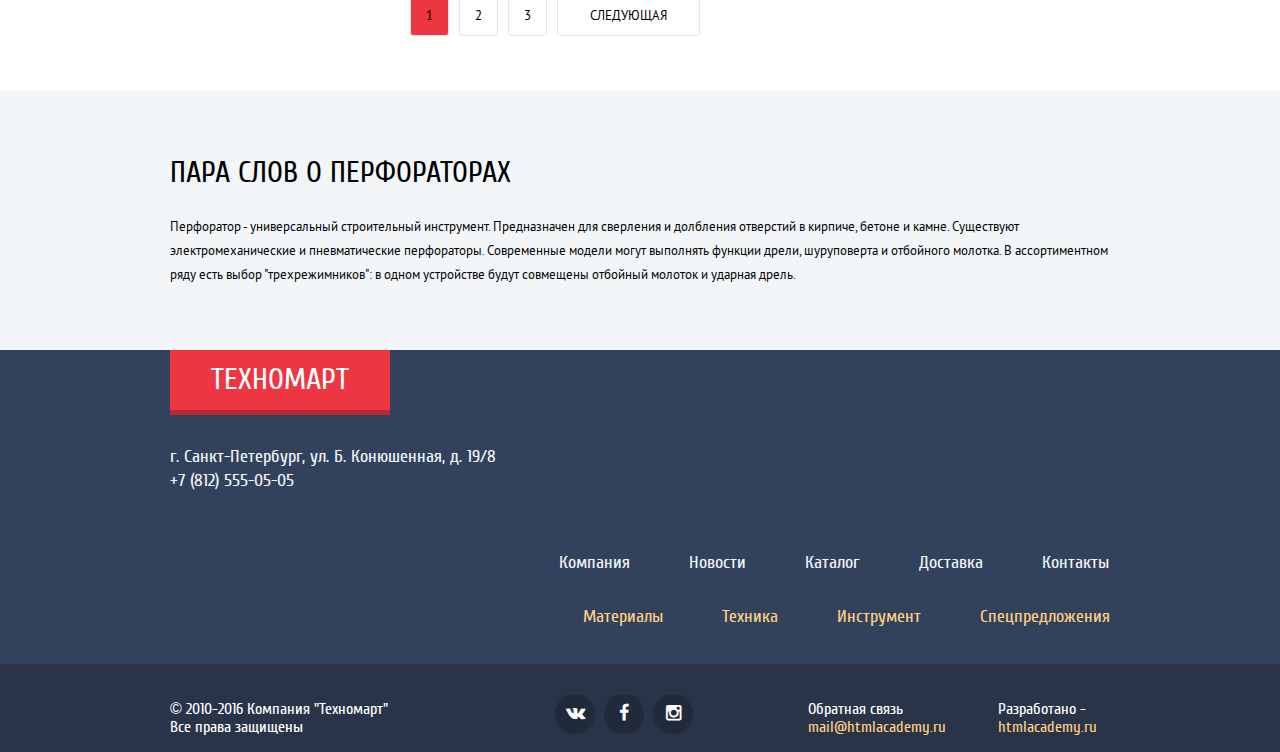
==== commit 68c99641: "Завершена верстка проекта" ====
--- a/catalogue.html
+++ b/catalogue.html
@@ -8,7 +8,7 @@
   <link href="https://fonts.googleapis.com/css?family=Cuprum:400,400italic,700&subset=cyrillic" rel="stylesheet" type="text/css">
   <link href="https://fonts.googleapis.com/css?family=PT+Sans:400,400italic,700,700italic&subset=cyrillic" rel="stylesheet" type="text/css">
   <link rel="stylesheet" href="css/normalize.css">
-  <link rel="stylesheet" href="css/style.css">
+  <link rel="stylesheet" href="css/minimized-style.css">
 </head>
 
 <body>
@@ -27,7 +27,7 @@
             <a class="bookmark" href="#"><i class="icon-bookmark"></i>Закладки: 0</a>
           </li>
           <li>
-            <a class="basket basket-full" href="#"><i class="icon-basket"></i>Корзина: 0</a>
+            <a class="basket basket-full" href="#"><i class="icon-basket"></i>Корзина: 10</a>
           </li>
           <li>
             <a class="make-order" href="#">Оформить заказ</a>
@@ -41,7 +41,7 @@
           <p>Интернет-магазин строительных материалов и инструментов для ремонта</p>
         </div>
         <div class="header-contacts">
-          <span class="phone"><i class="icon-phone"></i>+7 (812) 555-05-05</span>
+          <span class="phone"><i class="icon-phone"></i>+7 (812) 555-05-55</span>
           <p>г. Санкт-Петербург, ул. Б. Конюшенная, д. 19/8</p>
         </div>
         <div class="user-block">
@@ -195,8 +195,8 @@
               </div>
               <p>
                 <a class="item-title" href="#">
-                  <span>Перфоратор</span>
-                  <span>BOSCH BFG 2000</span></a>
+                  <span>Перфоратор BOSCH </span>
+                  <span>BFG 2000</span></a>
               </p>
               <span class="discount">12500 Р.</span>
               <span class="price">12500 P.</span>
@@ -396,9 +396,7 @@
     </div>
   </div>
   <div class="modal-overlay" hidden></div>
-<script src="js/polifylls.js"></script>
-<script src="js/showhide-elements-component.js"></script>
-<script src="js/showhide-elements-for-catalogue.js"></script>
+<script src="js/short-version-for-catalogue.js"></script>
 </body>
 
 </html>
--- a/css/minimized-style.css
+++ b/css/minimized-style.css
@@ -0,0 +1,2185 @@
+@font-face {
+    font-weight: 400;
+    font-style: normal;
+    font-family: 'symbols-technomart';
+    src: url(../fonts/symbols-technomart.woff) format('woff'),url(../fonts/symbols-technomart.woff2) format('woff2')
+}
+
+@font-face {
+    font-weight:400;font-style:normal;font-family:'Cuprum';src:url(../fonts/web/cuprum.woff) format('woff'),url(../fonts/web/cuprum.woff2) format('woff2')
+}
+
+@font-face {
+    font-weight:400;font-style:italic;font-family:'Cuprum';src:url(../fonts/web/cuprumitalic.woff) format('woff'),url(../fonts/web/cuprumitalic.woff2) format('woff2')
+}
+
+@font-face {
+    font-weight:700;font-style:normal;font-family:'Cuprum';src:url(../fonts/web/cuprumbold.woff) format('woff'),url(../fonts/web/cuprumbold.woff2) format('woff2')
+}
+
+@font-face {
+    font-weight:400;font-style:normal;font-family:'PT Sans';src:url(../fonts/web/ptsans.woff) format('woff'),url(../fonts/web/ptsans.woff2) format('woff2')
+}
+
+@font-face {
+    font-weight:700;font-style:normal;font-family:'PT Sans';src:url(../fonts/web/ptsansbold.woff) format('woff'),url(../fonts/web/ptsansbold.woff2) format('woff2')
+}
+
+[class*=' icon-']::before,[class^=icon-]::before {
+    display: inline-block;
+    vertical-align: middle;
+    width: 1em;
+    margin-right: .2em;
+    margin-left: .2em;
+    font-weight: 400;
+    line-height: 1em;
+    font-family: 'symbols-technomart';
+    text-align: center;
+    text-transform: none;
+    text-decoration: inherit;
+    font-style: normal;
+    font-variant: normal;
+    speak: none
+}
+
+.icon-basket::before {
+    content: '\62'
+}
+
+.icon-facebook::before {
+    content: '\66'
+}
+
+.icon-twitter::before {
+    content: '\74'
+}
+
+.icon-vk::before {
+    content: '\76'
+}
+
+.icon-up::before {
+    content: '\2c4'
+}
+
+.icon-down::before {
+    content: '\2c5'
+}
+
+.icon-left-big::before {
+    content: '\2190'
+}
+
+.icon-right-big::before {
+    content: '\2192'
+}
+
+.icon-login::before {
+    content: '\2386'
+}
+
+.icon-logout::before {
+    content: '\241b'
+}
+
+.icon-up-dir::before {
+    content: '\25b2'
+}
+
+.icon-down-dir::before {
+    content: '\25bc'
+}
+
+.icon-circle::before {
+    content: '\25cb'
+}
+
+.icon-circle-dot::before {
+    content: '\25cf'
+}
+
+.icon-star::before {
+    content: '\2605'
+}
+
+.icon-check-off::before {
+    content: '\2610'
+}
+
+.icon-check-on::before {
+    content: '\2611'
+}
+
+.icon-youtube::before {
+    content: '\f39e'
+}
+
+.icon-home::before {
+    content: '🏠'
+}
+
+.icon-user::before {
+    content: '👨'
+}
+
+.icon-instagramm::before {
+    content: '📷'
+}
+
+.icon-search::before {
+    content: '🔍'
+}
+
+.icon-bookmark::before {
+    content: '\1f516'
+}
+
+body {
+    margin: 0;
+    padding: 0;
+    background: #fff;
+    color: #000;
+    font-family: 'Cuprum',sans-serif,'Arial';
+    font-size: 18px;
+    line-height: 18px;
+    font-weight: 400
+}
+
+a {
+    text-decoration: none
+}
+
+ul {
+    list-style-type: none
+}
+
+.clearfix::after {
+    content: '';
+    display: table;
+    clear: both
+}
+
+.container {
+    width: 940px;
+    margin: 0 auto;
+    padding: 0 10px
+}
+
+.footer-bottom,.header-top {
+    background: #293449
+}
+
+.footer-top,.main-navigation {
+    background: #32425c
+}
+
+.header-top i::before {
+    font-size: 17px;
+    line-height: 18px;
+    color: #6a7180
+}
+
+.header-top,.main-footer {
+    min-width: 960px
+}
+
+.logo-wrapper {
+    float: left
+}
+
+.logo {
+    position: relative;
+    display: inline-block;
+    width: 220px;
+    padding-top: 10px;
+    padding-bottom: 8px;
+    background: #ee3643;
+    color: #fff;
+    text-transform: uppercase;
+    text-align: center;
+    vertical-align: middle;
+    cursor: default
+}
+
+.logo[href] {
+    cursor: pointer
+}
+
+.header {
+    font-size: 24px;
+    line-height: 24px;
+    cursor: default
+}
+
+.logo::after {
+    position: absolute;
+    content: '';
+    width: 220px;
+    height: 5px;
+    background: #b52933;
+    bottom: -5px;
+    left: 50%;
+    margin-left: -110px
+}
+
+.header:hover {
+    background: #ca2c37;
+    font-size: 24px
+}
+
+.header:focus {
+    background: #ba2732;
+    font-size: 24px
+}
+
+.header:hover::after {
+    position: absolute;
+    content: '';
+    width: 220px;
+    height: 5px;
+    background: #9a212a
+}
+
+.header:focus::after {
+    position: absolute;
+    content: "";
+    width: 220px;
+    height: 5px;
+    background: #8e1e26
+}
+
+.goods-search {
+    float: left;
+    position: relative;
+    width: 260px
+}
+
+.search-form[type=search] {
+    box-sizing: border-box;
+    padding-top: 10px;
+    padding-bottom: 13px;
+    padding-left: 50px;
+    width: inherit;
+    background: #293449;
+    font-family: 'Cuprum',sans-serif,'Arial';
+    color: #fff;
+    font-size: 17px;
+    line-height: 18px;
+    border: none;
+    outline: none
+}
+
+.search-form+.icon-search {
+    display: inline
+}
+
+.goods-search .icon-search::before {
+    content: '🔍';
+    position: absolute;
+    top: 12px;
+    left: 15px;
+    color: #6a7180
+}
+
+.goods-search .search-form[type=search]:focus {
+    background: #fff;
+    color: #585858
+}
+
+.goods-search input[type=search]:focus+.icon-search::before {
+    color: #ee3643
+}
+
+.search-form[type=search]::-webkit-input-placeholder {
+    color: #fff;
+    opacity: 1
+}
+
+.search-form[type=search]:-moz-placeholder,.search-form[type=search]::-moz-placeholder {
+    color: #fff;
+    opacity: 1
+}
+
+.search-form[type=search]:-ms-input-placeholder {
+    color: #fff;
+    opacity: 1
+}
+
+.buy .icon-basket:hover::before,.header-top i:hover::before {
+    color: #fff
+}
+
+.goods-order .basket-full {
+    background: #ee3643
+}
+
+.goods-order i::before {
+    margin-right: 14px;
+    padding-left: 14px
+}
+
+.bookmark:hover,.goods-order .basket-empty:hover {
+    background: #212a3a;
+    color: #fff
+}
+
+.goods-order .basket-full:hover {
+    background: #ba2732;
+    color: #fff
+}
+
+.goods-order a:focus:not(.make-order) {
+    background: #161d29;
+    color: #8b8e94
+}
+
+.goods-order {
+    float: right;
+    margin: 0;
+    padding: 0;
+    font-size: 0
+}
+
+.goods-order li {
+    display: inline-block;
+    vertical-align: middle;
+    font-size: 17px;
+    line-height: 18px;
+    width: 150px
+}
+
+.goods-order a {
+    display: block;
+    padding-top: 10px;
+    padding-bottom: 13px;
+    color: #fff
+}
+
+.goods-order .make-order {
+    background: #63a63e;
+    padding-bottom: 14px;
+    text-align: center
+}
+
+.goods-order .make-order:hover {
+    background: #5fbb2d
+}
+
+.goods-order .make-order:focus {
+    background: #518534;
+    color: #b7c9af
+}
+
+h1 {
+    font-family: 'Cuprum',sans-serif,'Arial';
+    font-size: 30px;
+    line-height: 30px
+}
+
+h1,h2 {
+    font-weight: 400
+}
+
+.header-middle {
+    background: #f1f5f7;
+    margin: 0;
+    padding: 45px 0 60px
+}
+
+.shop-presentation {
+    float: left;
+    max-width: 300px;
+    box-sizing: border-box;
+    padding-left: 51px;
+    padding-right: 48px;
+    font-style: italic;
+    font-size: 16px;
+    line-height: 23px;
+    color: #ee3643;
+    margin-top: -10px;
+    margin-right: 20px
+}
+
+.header-contacts {
+    float: left
+}
+
+.phone {
+    display: inline-block;
+    border: 3px solid #fff;
+    text-align: center;
+    padding: 13px 47px 13px 45px;
+    vertical-align: middle;
+    height: 17px;
+    color: #e9292a;
+    font-size: 21px
+}
+
+.icon-phone {
+    position: relative
+}
+
+.icon-phone::before {
+    content: '📞';
+    color: #b7bfc8;
+    -webkit-transform: translateX(-40px);
+    -ms-transform: translateX(-40px);
+    transform: translateX(-40px)
+}
+
+.header-contacts p {
+    font-size: 14px;
+    line-height: 24px;
+    color: #32425c;
+    text-align: center;
+    margin: 0
+}
+
+.user-block {
+    float: right;
+    padding: 0;
+    margin: 0;
+    font-size: 0;
+    min-width: 280px
+}
+
+.user-block a {
+    font-size: 21px;
+    line-height: 18px;
+    color: #000;
+    background: #fff
+}
+
+.login,.signup {
+    display: inline-block;
+    text-align: center;
+    vertical-align: middle
+}
+
+.login {
+    padding: 12px 27px 12px 16px;
+    margin-right: 10px
+}
+
+.icon-login::before {
+    color: #c5c5c5;
+    font-size: 22px;
+    -webkit-transform: translateX(-6px);
+    -ms-transform: translateX(-6px);
+    transform: translateX(-6px)
+}
+
+.icon-login:hover::before,h1 {
+    color: #32425c
+}
+
+.signup {
+    padding: 14px 25px
+}
+
+.login:hover,.signup:hover {
+    color: #f8c0c2
+}
+
+.login:active,.signup:focus {
+    color: #c5c5c5
+}
+
+.authorized-user a {
+    display: inline-block;
+    vertical-align: middle;
+    font-size: 21px;
+    line-height: 18px;
+    color: #000;
+    background: #fff;
+    padding-top: 14px;
+    padding-bottom: 14px
+}
+
+.authorized-user a:hover,.authorized-user i:hover::before {
+    color: #32425c
+}
+
+.authorized-user a:focus {
+    color: #c5c5c5
+}
+
+.username {
+    padding-left: 18px;
+    padding-right: 40px
+}
+
+.icon-logout::before,.icon-user::before {
+    -webkit-transform: translateX(-10px);
+    -ms-transform: translateX(-10px);
+    transform: translateX(-10px)
+}
+
+.user-data {
+    position: relative;
+    padding-left: 20px;
+    font-size: 0;
+    margin: 0
+}
+
+.user-data li {
+    margin-top: 5px;
+    display: inline-block;
+    vertical-align: middle
+}
+
+.user-data a {
+    font-size: 16px;
+    line-height: 18px;
+    color: #32425c;
+    background: #f2f6f8;
+    text-decoration: underline
+}
+
+.user-page {
+    margin-left: 32px
+}
+
+.user-data a:hover {
+    color: #ee3643
+}
+
+.user-data a:focus {
+    color: #c5cad0
+}
+
+.user-data i::before {
+    position: absolute;
+    content: '';
+    width: 5px;
+    height: 5px;
+    border-radius: 50%;
+    background: #3f4e66;
+    bottom: 10px;
+    margin-left: 15px
+}
+
+.authorized-user i::before {
+    color: #c5c5c5
+}
+
+.main-navigation {
+    border-bottom: 5px solid #293449;
+    padding: 0;
+    margin-top: 20px
+}
+
+.main-navigation ul {
+    margin: 0;
+    font-size: 0;
+    padding: 0 0 0 30px
+}
+
+.main-navigation li {
+    display: inline-block;
+    vertical-align: middle;
+    font-size: 17px;
+    line-height: 17px;
+    margin-right: 20px
+}
+
+.main-navigation a {
+    display: block;
+    padding: 20px 21px;
+    color: #fff
+}
+
+.main-navigation .current-page {
+    cursor: default
+}
+
+.main-navigation a:hover {
+    background: #293449
+}
+
+.main-navigation a:focus {
+    background: #293449;
+    color: #93969c
+}
+
+.btn {
+    display: inline-block;
+    padding-top: 10px;
+    padding-bottom: 10px;
+    font-size: 14px;
+    line-height: 18px;
+    text-transform: uppercase;
+    color: #fff;
+    background: #ee3643;
+    border-radius: 3px;
+    vertical-align: middle;
+    text-align: center
+}
+
+.goods-promo {
+    padding-top: 59px;
+    padding-bottom: 50px
+}
+
+.goods-promo .title {
+    margin-left: 23px;
+    margin-top: 20px;
+    font-size: 24px;
+    line-height: 30px;
+    color: #fff
+}
+
+.goods-promo article,article .promo {
+    display: inline-block;
+    vertical-align: middle
+}
+
+.goods-promo article {
+    position: relative;
+    width: 300px;
+    height: 124px
+}
+
+article .promo {
+    min-width: 87px;
+    padding: 12px 24px;
+    font-size: 14px;
+    line-height: 18px;
+    text-transform: uppercase;
+    text-align: center;
+    color: #fff;
+    margin-left: 23px;
+    margin-top: 10px;
+    background: rgba(0,0,0,.1)
+}
+
+article .promo:hover {
+    background: rgba(0,0,0,.2);
+    color: #fff
+}
+
+article .promo:focus {
+    background: rgba(0,0,0,.3);
+    color: #fff
+}
+
+.bucket-img {
+    position: absolute;
+    background: #f6b22d url(../img/sprite.png) no-repeat;
+    background-position: -391px -884px;
+    width: 44px;
+    height: 65px;
+    bottom: 27px;
+    left: 212px
+}
+
+.materials {
+    background: #f6b22d
+}
+
+.tools {
+    background: #4aafde
+}
+
+.drill-img {
+    position: absolute;
+    background: #4aafde url(../img/sprite.png) no-repeat;
+    background-position: -216px -884px;
+    width: 75px;
+    height: 61px;
+    bottom: 27px;
+    left: 197px
+}
+
+.machinery {
+    background: #cc79d1
+}
+
+.tractor-img {
+    position: absolute;
+    background: #cc79d1 url(../img/sprite.png) no-repeat;
+    background-position: -118px -884px;
+    width: 78px;
+    height: 62px;
+    bottom: 27px;
+    left: 190px
+}
+
+.discounts {
+    background: #85d179;
+    margin-top: 20px;
+    margin-left: 20px
+}
+
+.cart-img {
+    position: absolute;
+    background: #85d179 url(../img/sprite.png) no-repeat;
+    background-position: -311px -963px;
+    width: 59px;
+    height: 72px;
+    bottom: 27px;
+    left: 196px
+}
+
+.delivery {
+    background: #f6b22d;
+    margin-top: 20px;
+    margin-left: 20px
+}
+
+.delivery-img {
+    position: absolute;
+    background: #f6b22d url(../img/sprite.png) no-repeat;
+    background-position: -20px -884px;
+    width: 78px;
+    height: 63px;
+    bottom: 27px;
+    left: 190px
+}
+
+.materials,.tools {
+    margin-right: 15px
+}
+
+.goods-promo-sliders {
+    position: relative;
+    float: left
+}
+
+.slider {
+    margin-top: 20px;
+    width: 620px;
+    height: 267px
+}
+
+.slider-one {
+    background: #918e8b url(../img/slider-1-image.jpg) no-repeat;
+    background-size: cover
+}
+
+.slider-two {
+    background: #918e8b url(../img/slider-2-image.jpg) no-repeat;
+    background-size: cover
+}
+
+.slide-content {
+    margin-left: 27px;
+    padding-top: 24px
+}
+
+.slide-title {
+    font-family: 'Cuprum',sans-serif,'Arial';
+    font-size: 36px;
+    line-height: 30px;
+    font-weight: 700;
+    text-transform: uppercase;
+    margin-top: 0;
+    margin-bottom: 6px;
+    color: #fff
+}
+
+.slide-promo {
+    font-family: 'PT Sans',sans-serif,'Arial';
+    font-size: 18px;
+    line-height: 24px;
+    margin-bottom: 23px;
+    color: #fff
+}
+
+.slide-content .btn {
+    position: absolute;
+    padding-left: 49px;
+    padding-right: 45px;
+    min-width: 100px;
+    left: 24px;
+    bottom: 22px
+}
+
+.slide-content .btn:hover {
+    background: #ca2c37
+}
+
+.slide-content .btn:focus {
+    background: #ba2732
+}
+
+.slider-controls {
+    position: absolute;
+    left: 50%;
+    bottom: 33px;
+    width: 120px;
+    height: 15px;
+    margin-left: -60px;
+    text-align: center
+}
+
+.slider-controls i {
+    display: inline-block;
+    width: 6px;
+    height: 6px;
+    margin: 0 3px;
+    background: #fff;
+    border: 2px solid #fff;
+    vertical-align: top;
+    border-radius: 50%;
+    cursor: pointer
+}
+
+.slider-controls .active-control {
+    background: #ee3643
+}
+
+.icon-left::before,.icon-right::before {
+    position: absolute;
+    color: #fff;
+    bottom: 40%;
+    font-size: 45px;
+    cursor: pointer
+}
+
+.icon-left::before {
+    left: 2px;
+    content: '\3c'
+}
+
+.icon-right::before {
+    content: '\3e';
+    right: 0
+}
+
+.popular-heading {
+    background: #f7f3ec;
+    margin-bottom: 20px;
+    padding-left: 30px;
+    padding-right: 24px
+}
+
+.popular-category {
+    float: left;
+    font-size: 30px;
+    line-height: 30px;
+    font-weight: 400;
+    color: #32425c;
+    text-transform: uppercase;
+    margin: 30px 0 0
+}
+
+.popular-link {
+    float: right;
+    min-width: 234px;
+    padding: 10px;
+    margin-top: 25px;
+    margin-bottom: 25px
+}
+
+.popular-link:hover {
+    background: #ca2c37
+}
+
+.popular-link:focus {
+    background: #ba2732
+}
+
+.catalogue-wrapper {
+    margin: 0;
+    padding: 0;
+    font-size: 0
+}
+
+.catalogue-item-image {
+    position: relative;
+    display: inline-block;
+    vertical-align: middle;
+    width: 220px;
+    height: 100%;
+    margin-right: 16px;
+    margin-bottom: 17px;
+    font-family: 'PT Sans',sans-serif,'Arial';
+    font-weight: 700;
+    border: 1px solid #e5e5e5;
+    transition: .3s ease-in-out
+}
+
+.main-page:nth-child(4n) {
+    margin-right: 0
+}
+
+.flag {
+    position: absolute;
+    top: 0;
+    right: 0;
+    width: 60px;
+    height: 59px;
+    overflow: hidden;
+    text-indent: -9999px;
+    display: none
+}
+
+.flag-new {
+    background-image: url(../img/sprite.png);
+    background-position: -311px -884px
+}
+
+.item-title,.item-title span,.new-item {
+    display: block
+}
+
+.catalogue-item-image .image {
+    margin-top: 45px;
+    margin-bottom: 45px;
+    width: 220px;
+    height: 88px;
+    text-align: center;
+    vertical-align: middle
+}
+
+.catalog-item .image img {
+    max-width: 100%
+}
+
+.item-title {
+    font-size: 18px;
+    line-height: 20px;
+    text-align: center;
+    vertical-align: middle;
+    color: #000
+}
+
+.discount,.price {
+    vertical-align: middle;
+    margin-top: 10px;
+    font-size: 17px;
+    line-height: 18px
+}
+
+.discount {
+    text-decoration: line-through;
+    text-align: center;
+    display: block;
+    color: #999
+}
+
+.price {
+    position: relative;
+    display: inline-block;
+    padding: 13px 17px 13px 37px;
+    margin-bottom: 20px;
+    margin-left: 44px;
+    background: #ee3643;
+    color: #fff;
+    border-radius: 3px;
+    cursor: pointer
+}
+
+.catalogue-item-image .price::after {
+    content: '';
+    position: absolute;
+    top: 2px;
+    right: -40px;
+    width: 0;
+    height: 0;
+    border: 20px solid #fff;
+    border-left-color: #ee3643
+}
+
+.catalogue-item-image:hover {
+    border: 1px solid #e5e5e5;
+    box-shadow: 0 10px 25px 0 rgba(41,52,73,.5)
+}
+
+.popular-producers {
+    margin-bottom: 65px
+}
+
+.producers-list {
+    padding: 0;
+    margin: 0;
+    font-size: 0
+}
+
+.company-card {
+    display: inline-block;
+    width: 218px;
+    height: 144px;
+    margin-bottom: 18px;
+    margin-right: 20px;
+    text-align: center;
+    vertical-align: middle;
+    border: 1px solid #e5e5e5;
+    transition: .2s ease-in-out
+}
+
+.company-card:nth-child(4n) {
+    margin-right: 0
+}
+
+.company-card::before {
+    content: '';
+    display: inline-block;
+    vertical-align: middle;
+    height: 100%
+}
+
+.company-card:hover {
+    box-shadow: 0 10px 25px 0 rgba(41,52,73,.5)
+}
+
+.company-card a:focus {
+    box-shadow: 0 4px 10px 0 rgba(41,52,73,.5);
+    opacity: .3
+}
+
+.company-card img {
+    background: #bfc2c9;
+    display: inline-block;
+    vertical-align: middle
+}
+
+.services-promo {
+    background: #f2f6f8;
+    padding-top: 70px;
+    padding-bottom: 100px
+}
+
+.services-title {
+    padding: 0;
+    margin: 0 0 28px;
+    font-size: 30px;
+    line-height: 24px;
+    text-transform: uppercase
+}
+
+.services-promo p {
+    width: 400px;
+    font-family: 'PT Sans',sans-serif,'Arial';
+    font-weight: 400;
+    font-size: 13px;
+    line-height: 24px
+}
+
+.left-tabs-column {
+    width: 240px;
+    float: left
+}
+
+.right-sliders-column {
+    float: left;
+    margin-left: 80px;
+    width: 620px
+}
+
+.services-promo-sliders {
+    margin-top: 62px
+}
+
+.tab-controls {
+    position: relative;
+    margin: 0;
+    padding: 0
+}
+
+.tab-controls a {
+    display: block;
+    width: 218px;
+    height: 100%;
+    padding-left: 22px;
+    padding-top: 15px;
+    padding-bottom: 15px;
+    font-size: 21px;
+    line-height: 30px;
+    font-weight: 700;
+    background: #32425c;
+    color: #fff;
+    outline: none;
+    border: none;
+    border-bottom: 1px solid #293449;
+    border-top: 1px solid #405069
+}
+
+.tab-controls a:hover {
+    background: #293449;
+    cursor: pointer
+}
+
+.tab-controls a:focus {
+    background: #fff;
+    border: transparent;
+    color: #32425c;
+    cursor: pointer
+}
+
+.tab-controls::after {
+    content: '';
+    position: absolute;
+    background-image: url(../img/sprite.png);
+    background-position: -275px -965px;
+    width: 10px;
+    height: 272px;
+    -webkit-transform: translate(230px,-235px);
+    -ms-transform: translate(230px,-235px);
+    transform: translate(230px,-235px)
+}
+
+.sliders-column-content {
+    position: relative
+}
+
+.services-slider-description {
+    position: absolute;
+    z-index: 100;
+    font-family: 'PT Sans',sans-serif,'Arial';
+    font-weight: 400;
+    font-size: 13px;
+    line-height: 24px;
+    margin-top: 10px
+}
+
+.services-slider-one::after {
+    content: '';
+    position: absolute;
+    background: url(../img/sprite.png);
+    background-position: -20px 0;
+    width: 446px;
+    height: 261px;
+    left: 175px;
+    top: 25px;
+    z-index: 10
+}
+
+.services-slider-three::after,.services-slider-two::after {
+    content: '';
+    position: absolute;
+    background-image: url(../img/sprite.png);
+    background-position: -20px -581px;
+    width: 368px;
+    height: 283px;
+    left: 255px;
+    top: 10px;
+    z-index: 10
+}
+
+.services-slider-three::after {
+    background-position: -20px -281px;
+    width: 443px;
+    height: 280px;
+    left: 178px
+}
+
+.services-slider-title {
+    font-family: 'Cuprum',sans-serif,'Arial';
+    font-size: 36px;
+    line-height: 24px;
+    color: #32425c;
+    font-weight: 400;
+    text-transform: uppercase
+}
+
+.services-slider-one .services-slider-description p {
+    width: 280px
+}
+
+.services-slider-two .services-slider-description {
+    width: 380px
+}
+
+.services-slider-three .services-slider-description {
+    width: 285px
+}
+
+.sliders-column-content p {
+    margin-top: 25px
+}
+
+.services-slider-description b {
+    display: block;
+    font-weight: 400
+}
+
+.request {
+    margin-top: 32px;
+    display: inline-block;
+    vertical-align: middle;
+    padding: 14px 45px;
+    font-size: 14px
+}
+
+.request:hover {
+    background: #ca2c37
+}
+
+.request:focus {
+    background: #ba2732
+}
+
+.company-details {
+    padding-top: 85px;
+    padding-bottom: 90px
+}
+
+.promo-content-column {
+    float: left;
+    width: 540px
+}
+
+.address-column {
+    float: right
+}
+
+.address-column h2,.promo-content-column h2 {
+    margin: 0 0 30px;
+    padding: 0;
+    font-size: 30px;
+    line-height: 24px;
+    text-transform: uppercase
+}
+
+.address-column p,.promo-content-column p {
+    font-family: 'PT Sans',sans-serif,'Arial';
+    font-weight: 400;
+    font-size: 13px;
+    line-height: 24px
+}
+
+.promo-content-column .promo-partners {
+    margin: 24px 0 0
+}
+
+.address-column .address-heading {
+    width: 180px
+}
+
+.promo-content-column .partners {
+    font-family: 'Cuprum',sans-serif,'Arial';
+    font-weight: 400;
+    font-size: 18px;
+    line-height: 20px;
+    padding: 0;
+    margin: 20px 0 0
+}
+
+.partners li {
+    padding-bottom: 20px;
+    padding-left: 35px;
+    position: relative
+}
+
+.partners li:last-child {
+    padding-bottom: 0
+}
+
+.partners li::before {
+    position: absolute;
+    top: 0;
+    left: 0;
+    content: '';
+    width: 25px;
+    height: 2px;
+    background: #fb565a;
+    -webkit-transform: translateY(8px);
+    -ms-transform: translateY(8px);
+    transform: translateY(8px)
+}
+
+.promo-content-column .btn {
+    margin-top: 35px;
+    padding-left: 40px;
+    padding-right: 40px
+}
+
+.address-column .btn-contact-us {
+    display: inline-block;
+    vertical-align: middle;
+    text-align: center;
+    margin-top: 35px;
+    padding: 10px 60px 10px 65px;
+    font-size: 14px;
+    line-height: 18px;
+    text-transform: uppercase;
+    color: #fff;
+    background: #ee3643;
+    border-radius: 5px
+}
+
+.btn-contact-us:hover,.company-details .btn:hover {
+    background: #ca2c37
+}
+
+.btn-contact-us:focus,.company-details .btn:focus {
+    background: #ba2732
+}
+
+.address-column p {
+    margin-bottom: 30px
+}
+
+.breadcrumbs {
+    font-size: 0;
+    margin: 0;
+    padding: 0;
+    position: relative
+}
+
+.breadcrumbs li {
+    display: inline-block;
+    vertical-align: bottom
+}
+
+.breadcrumbs a[href]::after {
+    position: absolute;
+    content: '\3e';
+    color: #c1c6ce;
+    font-size: 14px;
+    margin-left: 12px
+}
+
+.breadcrumbs a {
+    display: block;
+    font-size: 13px;
+    font-weight: 400;
+    line-height: 18px;
+    padding-top: 20px;
+    padding-bottom: 20px;
+    padding-right: 38px;
+    color: #000
+}
+
+.icon-home::before {
+    color: #c1c6ce;
+    font-size: 16px;
+    -webkit-transform: translate(-2px,-2px);
+    -ms-transform: translate(-2px,-2px);
+    transform: translate(-2px,-2px)
+}
+
+.catalogue-title {
+    background: #f7f3ec;
+    margin: 0 0 20px;
+    font-family: 'Cuprum',sans-serif,'Arial';
+    font-size: 30px;
+    line-height: 30px;
+    color: #32425c;
+    text-transform: uppercase;
+    padding-top: 30px;
+    padding-bottom: 30px;
+    padding-left: 30px
+}
+
+.catalogue-content-left {
+    float: left;
+    width: 220px
+}
+
+.catalogue-content-right {
+    float: right;
+    width: 700px
+}
+
+.catalogue-filter {
+    width: 220px
+}
+
+.price-category,.range-category {
+    display: block;
+    font-family: 'PT Sans',sans-serif,'Arial';
+    text-transform: uppercase
+}
+
+.range-category {
+    padding-left: 19px;
+    padding-top: 11px;
+    background: #f7f3ec;
+    margin-bottom: 13px;
+    padding-bottom: 10px;
+    font-size: 13px;
+    line-height: 18px;
+    font-weight: 400
+}
+
+.price-category {
+    padding-bottom: 12px;
+    font-size: 17px;
+    line-height: 30px;
+    font-weight: 700
+}
+
+.price-filter {
+    max-width: 220px
+}
+
+.range-controls {
+    position: relative;
+    height: 20px;
+    background: #f7f3ec;
+    margin-bottom: 10px;
+    padding: 30px 15px;
+    border-radius: 5px;
+    overflow: hidden
+}
+
+.range-controls .scale {
+    margin-top: 10px;
+    height: 2px;
+    background: #d7dcde
+}
+
+.range-controls .bar {
+    height: 2px;
+    background: #00ca74
+}
+
+.range-controls .toggle {
+    position: absolute;
+    top: 30px;
+    left: 0;
+    width: 4px;
+    height: 4px;
+    border: 8px solid #edece9;
+    background: #ababab;
+    cursor: pointer;
+    border-radius: 50%;
+    box-shadow: 0 2px 1px 0 #cfcfcf
+}
+
+.range-controls .min-toggle {
+    left: 15px
+}
+
+.range-controls .max-toggle {
+    left: 160px
+}
+
+.price-controls {
+    position: relative;
+    white-space: nowrap
+}
+
+.price-controls input {
+    width: 75px;
+    padding: 10px;
+    border: none;
+    background: #f7f3ec;
+    font-size: 17px;
+    line-height: 18px;
+    font-family: 'PT Sans',sans-serif,'Arial';
+    font-weight: 400;
+    text-align: center;
+    color: #283136;
+    border-radius: 5px
+}
+
+.price-controls .min-price {
+    margin-right: 25px
+}
+
+.price-controls i::before {
+    position: absolute;
+    content: '';
+    left: 105px;
+    top: 15px;
+    height: 1px;
+    width: 10px;
+    background: #444
+}
+
+.producers {
+    margin-top: 24px;
+    border-top: 1px solid #e5e5e5;
+    border-bottom: 1px solid #e5e5e5
+}
+
+fieldset {
+    border: none;
+    margin: 0;
+    padding: 0
+}
+
+.breadcrumbs a,.catalogue-filter label,legend {
+    font-family: 'PT Sans',sans-serif,'Arial';
+    text-transform: uppercase
+}
+
+legend {
+    padding-top: 16px;
+    padding-bottom: 13px;
+    font-size: 17px;
+    line-height: 30px;
+    font-weight: 700
+}
+
+.catalogue-filter label {
+    display: block;
+    cursor: pointer;
+    padding-bottom: 20px;
+    width: 220px;
+    font-size: 15px;
+    line-height: 20px;
+    font-weight: 400
+}
+
+.no-discount .discount,input[type=checkbox],input[type=radio] {
+    display: none
+}
+
+input[type=radio]+label::before {
+    content: '\25cb';
+    font-family: 'symbols-technomart';
+    display: inline-block;
+    vertical-align: top;
+    font-size: 28px;
+    font-weight: 400;
+    margin-right: 12px;
+    color: #c1c1c1
+}
+
+input[type=radio]+label:hover::before {
+    color: #b5b5b5
+}
+
+input[type=radio]:disabled+label::before {
+    color: #e9e9e9
+}
+
+input[type=radio]:checked+label::before {
+    content: '\25cf';
+    font-family: 'symbols-technomart'
+}
+
+input[type=checkbox]+label::before {
+    content: '\2610';
+    display: inline-block;
+    vertical-align: top;
+    font-family: 'symbols-technomart';
+    font-size: 28px;
+    width: 28px;
+    margin-right: 8px;
+    color: #c1c1c1
+}
+
+input[type=checkbox]:checked+label::before {
+    content: '\2611';
+    font-family: 'symbols-technomart'
+}
+
+input[type=checkbox]+label:hover::before {
+    color: #b5b5b5
+}
+
+input[type=checkbox]:disabled+label::before {
+    color: #e9e9e9
+}
+
+.supply-btn {
+    display: inline-block;
+    vertical-align: middle;
+    padding: 10px 39px;
+    margin-top: 60px;
+    background: #fff;
+    border: 1px solid #e5e5e5;
+    border-radius: 5px;
+    font-family: 'PT Sans',sans-serif,'Arial';
+    font-size: 13px;
+    line-height: 18px;
+    text-transform: uppercase;
+    font-weight: 400
+}
+
+.supply-btn[type=submit]:hover {
+    border: 1px solid #bdc6ca
+}
+
+.supply-btn[type=submit]:focus {
+    outline: none;
+    opacity: 1;
+    border: 1px solid #ee3643
+}
+
+.sorting {
+    padding-top: 10px;
+    padding-bottom: 7px
+}
+
+.sorting-title {
+    float: left;
+    width: 110px
+}
+
+.sorting-category {
+    float: right;
+    max-width: 560px;
+    margin: 0;
+    padding: 0;
+    font-size: 0
+}
+
+.sorting-category li {
+    display: inline-block;
+    vertical-align: top
+}
+
+.sorting-category a:not(.sorting-controls) {
+    font-family: 'PT Sans',sans-serif,'Arial';
+    font-size: 13px;
+    line-height: 18px;
+    font-weight: 400;
+    vertical-align: top;
+    color: #d4d1cb;
+    border-bottom: 1px dashed #ee3643
+}
+
+.sorting-category a:hover:not(.sorting-controls) {
+    color: #000;
+    border-bottom: 1px solid #ee3643
+}
+
+.sorting-category a:active:not(.sorting-controls) {
+    color: #f06870;
+    border-bottom: none
+}
+
+.icon-down-dir::before,.icon-up-dir::before {
+    color: #d4d1cb;
+    font-size: 23px;
+    border-bottom: none;
+    -webkit-transform: translateY(-2px);
+    -ms-transform: translateY(-2px);
+    transform: translateY(-2px)
+}
+
+.icon-down-dir:hover::before,.icon-up-dir:hover::before {
+    color: #000
+}
+
+.icon-down-dir:active::before,.icon-up-dir:active::before {
+    color: #f06870
+}
+
+.sorting-category li:first-child {
+    margin-right: 70px
+}
+
+.sorting-category li:nth-child(2) {
+    margin-right: 65px
+}
+
+.sorting-category li:nth-child(3) {
+    margin-right: 45px
+}
+
+.catalogue-range {
+    margin-top: 18px;
+    width: 700px
+}
+
+.no-discount .price {
+    margin-top: 36px
+}
+
+.inner-page:nth-child(3n) {
+    margin-right: 0
+}
+
+.actions {
+    margin-top: 45px;
+    margin-bottom: 51px;
+    width: 220px;
+    height: 80px
+}
+
+.actions,.catalogue-item-image:hover .image,.social-btn b {
+    display: none
+}
+
+.catalogue-item-image:hover .actions,.write-us label+input,.write-us label+textarea {
+    display: block
+}
+
+.actions a {
+    display: inline-block;
+    margin-left: 42px;
+    font-family: 'Cuprum',sans-serif,'Arial';
+    font-size: 14px;
+    line-height: 18px;
+    text-transform: uppercase;
+    text-align: center;
+    vertical-align: middle;
+    border-radius: 5px
+}
+
+.actions .buy {
+    width: 140px;
+    margin-bottom: 8px;
+    border-bottom: 3px solid #367315;
+    padding-bottom: 10px;
+    padding-top: 13px;
+    color: #fff;
+    background: #63a63e
+}
+
+.actions .buy:hover {
+    background: #5fbb2d
+}
+
+.actions .buy:focus {
+    background: #518534
+}
+
+.buy .icon-basket::before {
+    font-size: 17px;
+    line-height: 18px;
+    margin-left: -20px;
+    -webkit-transform: translateX(-14px);
+    -ms-transform: translateX(-14px);
+    transform: translateX(-14px);
+    color: #92c178
+}
+
+.actions .bookmark {
+    width: 134px;
+    padding-bottom: 10px;
+    padding-top: 10px;
+    border: 3px solid #63a63e;
+    color: #32425c;
+    background: #fff
+}
+
+.actions .bookmark:hover {
+    border: 3px solid #32425c
+}
+
+.actions .bookmark:focus {
+    border: 3px solid #c1c6ce;
+    color: #d0d2d6
+}
+
+.paginator {
+    margin-right: 0;
+    padding: 0;
+    margin-top: 33px;
+    margin-bottom: 55px
+}
+
+.paginator li {
+    display: inline-block;
+    text-align: center;
+    vertical-align: middle
+}
+
+.paginator a {
+    display: block;
+    font-family: 'PT Sans',sans-serif,'Arial';
+    font-size: 13px;
+    line-height: 18px;
+    color: #000;
+    margin-right: 5px;
+    border: 1px solid #e5e5e5;
+    border-radius: 3px
+}
+
+.paginator a:hover {
+    border: 1px solid #bdc6ca
+}
+
+.paginator a:focus {
+    border: 1px solid #ee3643
+}
+
+.page {
+    padding: 10px 15px
+}
+
+.next {
+    padding: 10px 32px;
+    text-transform: uppercase
+}
+
+.current {
+    background: #ee3643;
+    color: #fef5f6;
+    cursor: default
+}
+
+.goods-description {
+    background: #f2f6f8;
+    padding-top: 45px;
+    padding-bottom: 50px
+}
+
+.catalogue-info {
+    font-family: 'Cuprum',sans-serif,'Arial';
+    font-size: 30px;
+    line-height: 24px;
+    text-transform: uppercase;
+    padding: 0;
+    margin-bottom: 30px
+}
+
+.goods-description p {
+    font-family: 'PT Sans',sans-serif,'Arial';
+    font-size: 13px;
+    line-height: 24px;
+    text-transform: none
+}
+
+.catalogue-footer {
+    margin-top: 0
+}
+
+.footer-top {
+    padding-bottom: 35px
+}
+
+.footer-contacts {
+    float: left;
+    width: 328px
+}
+
+.footer {
+    padding-top: 15px;
+    padding-bottom: 15px;
+    width: 220px;
+    font-size: 30px;
+    line-height: 30px;
+    text-align: center;
+    color: #fff
+}
+
+.footer-contacts p,.site-navigation li {
+    font-size: 18px;
+    line-height: 24px;
+    color: #f1f5f7
+}
+
+.footer-contacts p {
+    margin-top: 35px
+}
+
+.footer-navigation {
+    float: right;
+    margin-left: 50px
+}
+
+.site-navigation ul {
+    font-size: 0;
+    padding-left: 13px;
+    margin: 40px 0 0
+}
+
+.site-navigation li {
+    display: inline-block;
+    vertical-align: middle;
+    margin-right: 59px
+}
+
+.site-navigation li:last-child {
+    margin-right: -1px
+}
+
+.site-navigation a {
+    color: #f1f5f7
+}
+
+.site-navigation a:hover {
+    text-decoration: underline
+}
+
+.site-navigation a:focus {
+    color: #77808f
+}
+
+.goods-navigation ul {
+    font-size: 0;
+    padding-left: 37px;
+    margin: 30px 0 0;
+    padding-right: 0
+}
+
+.goods-navigation li {
+    display: inline-block;
+    vertical-align: middle;
+    font-size: 18px;
+    line-height: 24px;
+    margin-right: 59px
+}
+
+.goods-navigation li:last-child {
+    margin-right: 0
+}
+
+.footer-developers a,.footer-feedback a,.goods-navigation a {
+    color: #ffd180
+}
+
+.goods-navigation a:hover {
+    text-decoration: underline
+}
+
+.goods-navigation a:focus {
+    color: #a6906e
+}
+
+.footer-bottom {
+    font-size: 16px;
+    line-height: 18px;
+    padding-top: 20px
+}
+
+.footer-copyright {
+    float: left;
+    width: 240px
+}
+
+.footer-copyright p {
+    color: #fff
+}
+
+.footer-social {
+    float: left;
+    margin-left: 145px;
+    margin-top: 10px
+}
+
+.social-btn {
+    margin-right: 5px;
+    width: 40px;
+    height: 40px;
+    border-radius: 50%;
+    display: inline-block;
+    vertical-align: bottom;
+    text-align: center;
+    font-size: 0;
+    background: #212a3a
+}
+
+.social-btn i::before {
+    color: #fff;
+    font-size: 18px;
+    margin-top: 10px
+}
+
+.social-btn:hover {
+    background: #ee3643
+}
+
+.footer-feedback {
+    float: left;
+    width: 150px;
+    color: #fff;
+    margin-left: 110px;
+    margin-right: 35px
+}
+
+.footer-developers {
+    float: right;
+    width: 112px;
+    color: #fff
+}
+
+.footer-developers a:hover,.footer-feedback a:hover {
+    text-decoration: underline
+}
+
+.footer-developers a:focus,.footer-feedback a:focus {
+    color: #ee3643
+}
+
+.modal-content-contact {
+    position: fixed;
+    width: 620px;
+    padding-top: 50px;
+    background: #fff;
+    border-top: 8px solid #ee3643;
+    box-shadow: 0 20px 40px 0 rgba(0,1,1,.75);
+    top: 50%;
+    left: 50%;
+    z-index: 200;
+    margin-left: -310px;
+    margin-top: -250px
+}
+
+.modal-content-close {
+    border: 0;
+    outline: 0;
+    font-size: 0;
+    cursor: pointer;
+    background: url(../img/sprite.png);
+    background-position: -408px -603px;
+    width: 21px;
+    height: 21px;
+    -webkit-transform: translate(590px,-50px);
+    -ms-transform: translate(590px,-50px);
+    transform: translate(590px,-50px)
+}
+
+.modal-form-wrapper {
+    padding-left: 80px;
+    padding-right: 80px
+}
+
+.email[type=email],.name[type=text] {
+    width: 186px;
+    padding: 10px 15px;
+    outline: 0;
+    border: 2px solid #d7dcde;
+    margin-top: 12px;
+    font-family: 'PT Sans',sans-serif,'Arial';
+    font-size: 13px;
+    line-height: 18px;
+    color: #999;
+    border-radius: 5px
+}
+
+.write-us input:focus,.write-us textarea:focus {
+    border-color: #bdc6ca
+}
+
+.write-us textarea {
+    width: 426px;
+    outline: 0;
+    padding: 10px 15px;
+    border: 2px solid #d7dcde;
+    margin-top: 12px;
+    font-family: 'PT Sans',sans-serif,'Arial';
+    font-size: 13px;
+    line-height: 18px;
+    color: #999;
+    border-radius: 5px
+}
+
+.left-form-column {
+    float: left;
+    margin-bottom: 30px
+}
+
+.right-form-column {
+    float: right;
+    margin-bottom: 30px
+}
+
+.modal-content-button {
+    padding-top: 40px;
+    padding-bottom: 40px;
+    margin-top: 40px;
+    background: #f1f1f1
+}
+
+.modal-content-button .btn {
+    width: 100%;
+    border: 0;
+    outline: 0;
+    cursor: pointer
+}
+
+.modal-content-button .btn:hover {
+    background: #ca2c37
+}
+
+.add-basket-actions .modal-make-order:focus,.modal-content-button .btn:focus {
+    background: #ba2732
+}
+
+.write-us b {
+    font-weight: 400
+}
+
+.modal-content-order {
+    position: fixed;
+    width: 620px;
+    padding-top: 50px;
+    background: #fff;
+    border-top: 8px solid #ee3643;
+    box-shadow: 0 20px 40px 0 rgba(0,1,1,.75);
+    top: 50%;
+    left: 50%;
+    z-index: 200;
+    margin-top: -250px;
+    margin-left: -310px
+}
+
+.modal-content-order .icon-add {
+    width: 65px;
+    height: 65px;
+    border-radius: 50%;
+    background: #63a63e;
+    display: inline-block;
+    vertical-align: middle
+}
+
+.modal-content-order h2 {
+    font-size: 30px;
+    line-height: 18px;
+    font-weight: 400;
+    display: inline-block;
+    vertical-align: middle;
+    margin: 0 auto 0 35px
+}
+
+.icon-add::before {
+    content: '';
+    background: url(../img/sprite.png);
+    background-position: -215px -964px;
+    width: 39px;
+    height: 30px;
+    text-align: center;
+    -webkit-transform: translate(10px,15px);
+    -ms-transform: translate(10px,15px);
+    transform: translate(10px,15px)
+}
+
+.add-basket-actions {
+    margin-top: 50px;
+    padding-top: 40px;
+    padding-bottom: 40px;
+    background: #f1f1f1
+}
+
+.add-basket-actions a {
+    display: inline-block;
+    vertical-align: middle;
+    width: 220px
+}
+
+.add-basket-actions .purchase {
+    background: #fff;
+    color: #000;
+    margin-left: 15px
+}
+
+.add-basket-actions .purchase:hover {
+    color: #f8c0c2;
+    background: #fff
+}
+
+.add-basket-actions .purchase:focus {
+    color: #c5c5c5;
+    background: #fff
+}
+
+.modal-content-map {
+    position: fixed;
+    width: 600px;
+    height: 450px;
+    top: 50%;
+    left: 50%;
+    margin-top: -250px;
+    margin-left: -300px;
+    box-shadow: 0 10px 16px 8px rgba(35,31,32,.5);
+    z-index: 200
+}
+
+.modal-content-map .modal-content-close {
+    -webkit-transform: translate(610px,-450px);
+    -ms-transform: translate(610px,-450px);
+    transform: translate(610px,-450px)
+}
+
+.modal-overlay {
+    position: fixed;
+    top: 0;
+    left: 0;
+    z-index: 150;
+    width: 100%;
+    height: 100%;
+    background: rgba(0,0,0,.3)
+}
+Show transformations
+Original:   41548 bytes
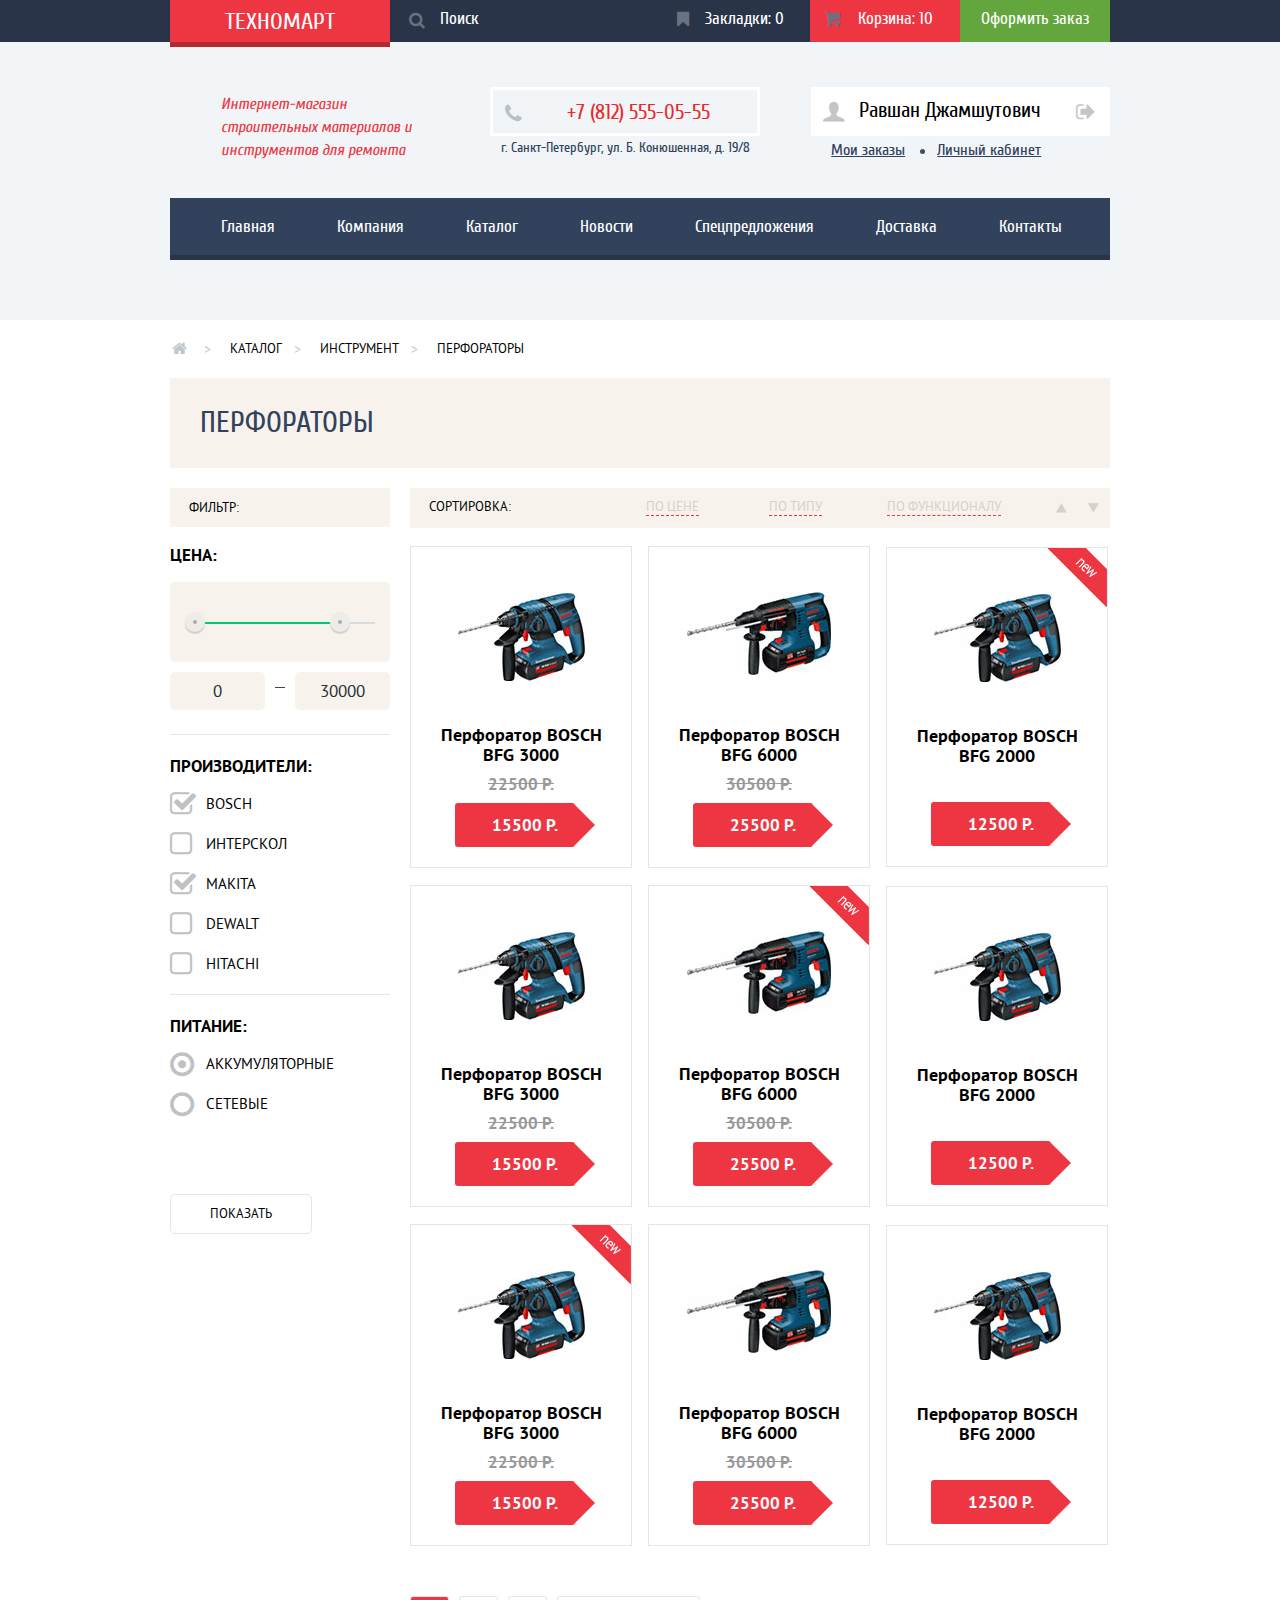
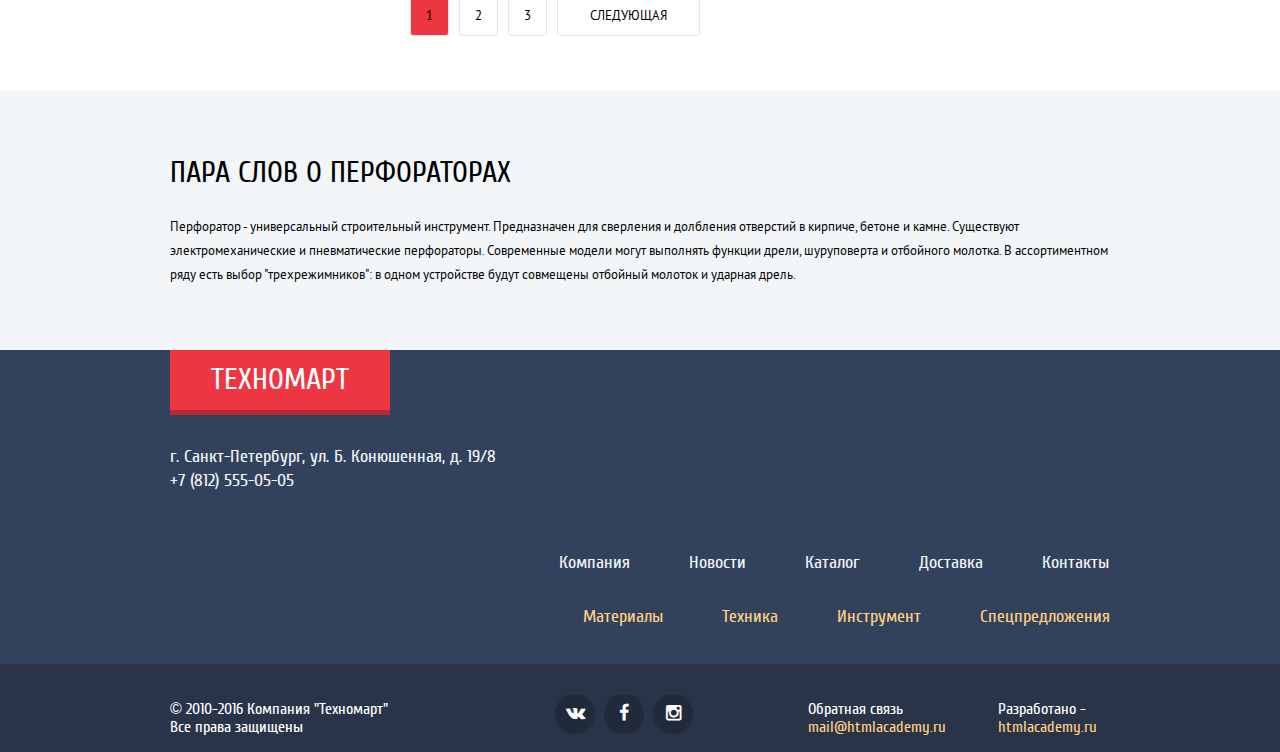
==== commit 05c547e2: "Исправила найденные ошибки; сверстала дополнительные страницы для прогрессивного улучшения" ====
--- a/catalogue.html
+++ b/catalogue.html
@@ -8,7 +8,7 @@
   <link href="https://fonts.googleapis.com/css?family=Cuprum:400,400italic,700&subset=cyrillic" rel="stylesheet" type="text/css">
   <link href="https://fonts.googleapis.com/css?family=PT+Sans:400,400italic,700,700italic&subset=cyrillic" rel="stylesheet" type="text/css">
   <link rel="stylesheet" href="css/normalize.css">
-  <link rel="stylesheet" href="css/minimized-style.css">
+  <link rel="stylesheet" href="css/min-style.css">
 </head>
 
 <body>
@@ -30,7 +30,7 @@
             <a class="basket basket-full" href="#"><i class="icon-basket"></i>Корзина: 10</a>
           </li>
           <li>
-            <a class="make-order" href="#">Оформить заказ</a>
+            <a class="make-order" href="modal-content-order.html">Оформить заказ</a>
           </li>
         </ul>
       </div>
@@ -396,7 +396,7 @@
     </div>
   </div>
   <div class="modal-overlay" hidden></div>
-<script src="js/short-version-for-catalogue.js"></script>
+  <script src="js/catalogue-min-js.js"></script>
 </body>
 
 </html>
--- a/css/min-style.css
+++ b/css/min-style.css
@@ -0,0 +1,2207 @@
+@font-face {
+    font-weight: 400;
+    font-style: normal;
+    font-family: 'symbols-technomart';
+    src: url(../fonts/symbols-technomart.woff) format('woff'),url(../fonts/symbols-technomart.woff2) format('woff2')
+}
+
+@font-face {
+    font-weight:400;font-style:normal;font-family:'Cuprum';src:url(../fonts/web/cuprum.woff) format('woff'),url(../fonts/web/cuprum.woff2) format('woff2')
+}
+
+@font-face {
+    font-weight:400;font-style:italic;font-family:'Cuprum';src:url(../fonts/web/cuprumitalic.woff) format('woff'),url(../fonts/web/cuprumitalic.woff2) format('woff2')
+}
+
+@font-face {
+    font-weight:700;font-style:normal;font-family:'Cuprum';src:url(../fonts/web/cuprumbold.woff) format('woff'),url(../fonts/web/cuprumbold.woff2) format('woff2')
+}
+
+@font-face {
+    font-weight:400;font-style:normal;font-family:'PT Sans';src:url(../fonts/web/ptsans.woff) format('woff'),url(../fonts/web/ptsans.woff2) format('woff2')
+}
+
+@font-face {
+    font-weight:700;font-style:normal;font-family:'PT Sans';src:url(../fonts/web/ptsansbold.woff) format('woff'),url(../fonts/web/ptsansbold.woff2) format('woff2')
+}
+
+[class*=' icon-']::before,[class^=icon-]::before {
+    display: inline-block;
+    vertical-align: middle;
+    width: 1em;
+    margin-right: .2em;
+    margin-left: .2em;
+    font-weight: 400;
+    line-height: 1em;
+    font-family: 'symbols-technomart';
+    text-align: center;
+    text-transform: none;
+    text-decoration: inherit;
+    font-style: normal;
+    font-variant: normal;
+    speak: none
+}
+
+.icon-basket::before {
+    content: '\62'
+}
+
+.icon-facebook::before {
+    content: '\66'
+}
+
+.icon-twitter::before {
+    content: '\74'
+}
+
+.icon-vk::before {
+    content: '\76'
+}
+
+.icon-up::before {
+    content: '\2c4'
+}
+
+.icon-down::before {
+    content: '\2c5'
+}
+
+.icon-left-big::before {
+    content: '\2190'
+}
+
+.icon-right-big::before {
+    content: '\2192'
+}
+
+.icon-login::before {
+    content: '\2386'
+}
+
+.icon-logout::before {
+    content: '\241b'
+}
+
+.icon-up-dir::before {
+    content: '\25b2'
+}
+
+.icon-down-dir::before {
+    content: '\25bc'
+}
+
+.icon-circle::before {
+    content: '\25cb'
+}
+
+.icon-circle-dot::before {
+    content: '\25cf'
+}
+
+.icon-star::before {
+    content: '\2605'
+}
+
+.icon-check-off::before {
+    content: '\2610'
+}
+
+.icon-check-on::before {
+    content: '\2611'
+}
+
+.icon-youtube::before {
+    content: '\f39e'
+}
+
+.icon-home::before {
+    content: '🏠'
+}
+
+.icon-user::before {
+    content: '👨'
+}
+
+.icon-instagramm::before {
+    content: '📷'
+}
+
+.icon-search::before {
+    content: '🔍'
+}
+
+.icon-bookmark::before {
+    content: '\1f516'
+}
+
+body {
+    margin: 0;
+    padding: 0;
+    background: #fff;
+    color: #000;
+    font-family: 'Cuprum',sans-serif,'Arial';
+    font-size: 18px;
+    line-height: 18px;
+    font-weight: 400
+}
+
+a {
+    text-decoration: none
+}
+
+ul {
+    list-style-type: none
+}
+
+.clearfix::after {
+    content: '';
+    display: table;
+    clear: both
+}
+
+.container {
+    width: 940px;
+    margin: 0 auto;
+    padding: 0 10px
+}
+
+.footer-bottom,.header-top {
+    background: #293449
+}
+
+.footer-top,.main-navigation {
+    background: #32425c
+}
+
+.header-top i::before {
+    font-size: 17px;
+    line-height: 18px;
+    color: #6a7180
+}
+
+.header-top,.main-footer {
+    min-width: 960px
+}
+
+.logo-wrapper {
+    float: left
+}
+
+.logo {
+    position: relative;
+    display: inline-block;
+    width: 220px;
+    padding-top: 10px;
+    padding-bottom: 10px;
+    background: #ee3643;
+    color: #fff;
+    text-transform: uppercase;
+    text-align: center;
+    vertical-align: middle;
+    cursor: default
+}
+
+.logo[href] {
+    cursor: pointer
+}
+
+.header {
+    font-size: 24px;
+    line-height: 24px;
+    height: 22px;
+    cursor: default
+}
+
+.logo::after {
+    position: absolute;
+    content: '';
+    width: 220px;
+    height: 5px;
+    background: #b52933;
+    bottom: -5px;
+    left: 50%;
+    margin-left: -110px
+}
+
+.header:hover {
+    background: #ca2c37;
+    font-size: 24px
+}
+
+.header:focus {
+    background: #ba2732;
+    font-size: 24px
+}
+
+.header:hover::after {
+    position: absolute;
+    content: '';
+    width: 220px;
+    height: 5px;
+    background: #9a212a
+}
+
+.header:focus::after {
+    position: absolute;
+    content: "";
+    width: 220px;
+    height: 5px;
+    background: #8e1e26
+}
+
+.goods-search {
+    float: left;
+    position: relative;
+    width: 260px;
+    height: 42px
+}
+
+.search-form[type=search] {
+    box-sizing: border-box;
+    padding-left: 50px;
+    width: inherit;
+    height: inherit;
+    padding-top: 10px;
+    padding-bottom: 15px;
+    background: #293449;
+    font-family: 'Cuprum',sans-serif,'Arial';
+    color: #fff;
+    font-size: 17px;
+    line-height: 18px;
+    border: none;
+    outline: none
+}
+
+.search-form+.icon-search {
+    display: inline
+}
+
+.goods-search .icon-search::before {
+    content: '🔍';
+    position: absolute;
+    top: 12px;
+    left: 15px;
+    color: #6a7180
+}
+
+.goods-search .search-form[type=search]:focus {
+    background: #fff;
+    color: #585858
+}
+
+.goods-search input[type=search]:focus+.icon-search::before {
+    color: #ee3643
+}
+
+.search-form[type=search]::-webkit-input-placeholder {
+    color: #fff;
+    opacity: 1
+}
+
+.search-form[type=search]:-moz-placeholder,.search-form[type=search]::-moz-placeholder {
+    color: #fff;
+    opacity: 1
+}
+
+.search-form[type=search]:-ms-input-placeholder {
+    color: #fff;
+    opacity: 1
+}
+
+.buy .icon-basket:hover::before,.header-top i:hover::before {
+    color: #fff
+}
+
+.goods-order .basket-full {
+    background: #ee3643
+}
+
+.icon-bookmark::before {
+    margin-right: 14px;
+    padding-left: 11px
+}
+
+.goods-order .icon-basket::before {
+    margin-right: 17px;
+    padding-left: 11px
+}
+
+.bookmark:hover,.goods-order .basket-empty:hover {
+    background: #212a3a;
+    color: #fff
+}
+
+.goods-order .basket-full:hover {
+    background: #ba2732;
+    color: #fff
+}
+
+.goods-order a:focus:not(.make-order) {
+    background: #161d29;
+    color: #8b8e94
+}
+
+.goods-order {
+    float: right;
+    margin: 0;
+    padding: 0;
+    font-size: 0
+}
+
+.goods-order li {
+    display: inline-block;
+    vertical-align: middle;
+    font-size: 17px;
+    line-height: 18px;
+    width: 150px;
+    height: 22px
+}
+
+.goods-order a {
+    display: block;
+    width: inherit;
+    height: inherit;
+    padding-top: 10px;
+    padding-bottom: 10px;
+    color: #fff
+}
+
+.goods-order .make-order {
+    background: #63a63e;
+    text-align: center
+}
+
+.goods-order .make-order:hover {
+    background: #5fbb2d
+}
+
+.goods-order .make-order:focus {
+    background: #518534;
+    color: #b7c9af
+}
+
+h1 {
+    font-family: 'Cuprum',sans-serif,'Arial';
+    font-size: 30px;
+    line-height: 30px
+}
+
+h1,h2 {
+    font-weight: 400
+}
+
+.header-middle {
+    background: #f1f5f7;
+    margin: 0;
+    padding: 45px 0 60px
+}
+
+.shop-presentation {
+    float: left;
+    max-width: 300px;
+    box-sizing: border-box;
+    padding-left: 51px;
+    padding-right: 48px;
+    font-style: italic;
+    font-size: 16px;
+    line-height: 23px;
+    color: #ee3643;
+    margin-top: -10px;
+    margin-right: 20px
+}
+
+.header-contacts {
+    float: left
+}
+
+.phone {
+    display: inline-block;
+    border: 3px solid #fff;
+    text-align: center;
+    padding: 13px 47px 13px 45px;
+    vertical-align: middle;
+    height: 17px;
+    color: #e9292a;
+    font-size: 21px
+}
+
+.icon-phone {
+    position: relative
+}
+
+.icon-phone::before {
+    content: '📞';
+    color: #b7bfc8;
+    -webkit-transform: translateX(-40px);
+    -ms-transform: translateX(-40px);
+    transform: translateX(-40px)
+}
+
+.header-contacts p {
+    font-size: 14px;
+    line-height: 24px;
+    color: #32425c;
+    text-align: center;
+    margin: 0
+}
+
+.user-block {
+    float: right;
+    padding: 0;
+    margin: 0;
+    font-size: 0;
+    min-width: 280px
+}
+
+.user-block a {
+    font-size: 21px;
+    line-height: 18px;
+    color: #000;
+    background: #fff
+}
+
+.login,.signup {
+    display: inline-block;
+    text-align: center;
+    vertical-align: middle
+}
+
+.login {
+    padding: 12px 27px 12px 16px;
+    margin-right: 10px
+}
+
+.icon-login::before {
+    color: #c5c5c5;
+    font-size: 22px;
+    -webkit-transform: translateX(-6px);
+    -ms-transform: translateX(-6px);
+    transform: translateX(-6px)
+}
+
+.icon-login:hover::before,h1 {
+    color: #32425c
+}
+
+.signup {
+    padding: 14px 25px
+}
+
+.login:hover,.signup:hover {
+    color: #f8c0c2
+}
+
+.login:active,.signup:focus {
+    color: #c5c5c5
+}
+
+.authorized-user a {
+    display: inline-block;
+    vertical-align: middle;
+    font-size: 21px;
+    line-height: 18px;
+    color: #000;
+    background: #fff;
+    padding-top: 14px;
+    padding-bottom: 14px
+}
+
+.authorized-user a:hover,.authorized-user i:hover::before {
+    color: #32425c
+}
+
+.authorized-user a:focus {
+    color: #c5c5c5
+}
+
+.username {
+    padding-left: 18px;
+    padding-right: 40px
+}
+
+.icon-logout::before,.icon-user::before {
+    -webkit-transform: translateX(-10px);
+    -ms-transform: translateX(-10px);
+    transform: translateX(-10px)
+}
+
+.user-data {
+    position: relative;
+    padding-left: 20px;
+    font-size: 0;
+    margin: 0
+}
+
+.user-data li {
+    margin-top: 5px;
+    display: inline-block;
+    vertical-align: middle
+}
+
+.user-data a {
+    font-size: 16px;
+    line-height: 18px;
+    color: #32425c;
+    background: #f2f6f8;
+    text-decoration: underline
+}
+
+.user-page {
+    margin-left: 32px
+}
+
+.user-data a:hover {
+    color: #ee3643
+}
+
+.user-data a:focus {
+    color: #c5cad0
+}
+
+.user-data i::before {
+    position: absolute;
+    content: '';
+    width: 5px;
+    height: 5px;
+    border-radius: 50%;
+    background: #3f4e66;
+    bottom: 10px;
+    margin-left: 15px
+}
+
+.authorized-user i::before {
+    color: #c5c5c5
+}
+
+.main-navigation {
+    border-bottom: 5px solid #293449;
+    padding: 0;
+    margin-top: 20px
+}
+
+.main-navigation ul {
+    margin: 0;
+    font-size: 0;
+    padding: 0 0 0 30px
+}
+
+.main-navigation li {
+    display: inline-block;
+    vertical-align: middle;
+    font-size: 17px;
+    line-height: 17px;
+    margin-right: 20px
+}
+
+.main-navigation a {
+    display: block;
+    padding: 20px 21px;
+    color: #fff
+}
+
+.main-navigation .current-page {
+    cursor: default
+}
+
+.main-navigation a:hover {
+    background: #293449
+}
+
+.main-navigation a:focus {
+    background: #293449;
+    color: #93969c
+}
+
+.btn {
+    display: inline-block;
+    padding-top: 10px;
+    padding-bottom: 10px;
+    font-size: 14px;
+    line-height: 18px;
+    text-transform: uppercase;
+    color: #fff;
+    background: #ee3643;
+    border-radius: 3px;
+    vertical-align: middle;
+    text-align: center
+}
+
+.goods-promo {
+    padding-top: 59px;
+    padding-bottom: 50px
+}
+
+.goods-promo .title {
+    margin-left: 23px;
+    margin-top: 20px;
+    font-size: 24px;
+    line-height: 30px;
+    color: #fff
+}
+
+.goods-promo article,article .promo {
+    display: inline-block;
+    vertical-align: middle
+}
+
+.goods-promo article {
+    position: relative;
+    width: 300px;
+    height: 124px
+}
+
+article .promo {
+    min-width: 87px;
+    padding: 12px 24px;
+    font-size: 14px;
+    line-height: 18px;
+    text-transform: uppercase;
+    text-align: center;
+    color: #fff;
+    margin-left: 23px;
+    margin-top: 10px;
+    background: rgba(0,0,0,.1)
+}
+
+article .promo:hover {
+    background: rgba(0,0,0,.2);
+    color: #fff
+}
+
+article .promo:focus {
+    background: rgba(0,0,0,.3);
+    color: #fff
+}
+
+.bucket-img {
+    position: absolute;
+    background: #f6b22d url(../img/sprite.png) no-repeat;
+    background-position: -391px -884px;
+    width: 44px;
+    height: 65px;
+    bottom: 27px;
+    left: 212px
+}
+
+.materials {
+    background: #f6b22d
+}
+
+.tools {
+    background: #4aafde
+}
+
+.drill-img {
+    position: absolute;
+    background: #4aafde url(../img/sprite.png) no-repeat;
+    background-position: -216px -884px;
+    width: 75px;
+    height: 61px;
+    bottom: 27px;
+    left: 197px
+}
+
+.machinery {
+    background: #cc79d1
+}
+
+.tractor-img {
+    position: absolute;
+    background: #cc79d1 url(../img/sprite.png) no-repeat;
+    background-position: -118px -884px;
+    width: 78px;
+    height: 62px;
+    bottom: 27px;
+    left: 190px
+}
+
+.discounts {
+    background: #85d179;
+    margin-top: 20px;
+    margin-left: 20px
+}
+
+.cart-img {
+    position: absolute;
+    background: #85d179 url(../img/sprite.png) no-repeat;
+    background-position: -311px -963px;
+    width: 59px;
+    height: 72px;
+    bottom: 27px;
+    left: 196px
+}
+
+.delivery {
+    background: #f6b22d;
+    margin-top: 20px;
+    margin-left: 20px
+}
+
+.delivery-img {
+    position: absolute;
+    background: #f6b22d url(../img/sprite.png) no-repeat;
+    background-position: -20px -884px;
+    width: 78px;
+    height: 63px;
+    bottom: 27px;
+    left: 190px
+}
+
+.materials,.tools {
+    margin-right: 15px
+}
+
+.goods-promo-sliders {
+    position: relative;
+    float: left
+}
+
+.slider {
+    margin-top: 20px;
+    width: 620px;
+    height: 267px
+}
+
+.slider-one {
+    background: #918e8b url(../img/slider-1-image.jpg) no-repeat;
+    background-size: cover
+}
+
+.slider-two {
+    background: #918e8b url(../img/slider-2-image.jpg) no-repeat;
+    background-size: cover
+}
+
+.slide-content {
+    margin-left: 27px;
+    padding-top: 24px
+}
+
+.slide-title {
+    font-family: 'Cuprum',sans-serif,'Arial';
+    font-size: 36px;
+    line-height: 30px;
+    font-weight: 700;
+    text-transform: uppercase;
+    margin-top: 0;
+    margin-bottom: 6px;
+    color: #fff
+}
+
+.slide-promo {
+    font-family: 'PT Sans',sans-serif,'Arial';
+    font-size: 18px;
+    line-height: 24px;
+    margin-bottom: 23px;
+    color: #fff
+}
+
+.slide-content .btn {
+    position: absolute;
+    padding-left: 49px;
+    padding-right: 45px;
+    min-width: 100px;
+    left: 24px;
+    bottom: 22px
+}
+
+.slide-content .btn:hover {
+    background: #ca2c37
+}
+
+.slide-content .btn:focus {
+    background: #ba2732
+}
+
+.slider-controls {
+    position: absolute;
+    left: 50%;
+    bottom: 33px;
+    width: 120px;
+    height: 15px;
+    margin-left: -60px;
+    text-align: center
+}
+
+.slider-controls i {
+    display: inline-block;
+    width: 6px;
+    height: 6px;
+    margin: 0 3px;
+    background: #fff;
+    border: 2px solid #fff;
+    vertical-align: top;
+    border-radius: 50%;
+    cursor: pointer
+}
+
+.slider-controls .active-control {
+    background: #ee3643
+}
+
+.icon-left::before,.icon-right::before {
+    position: absolute;
+    color: #fff;
+    bottom: 40%;
+    font-size: 45px;
+    cursor: pointer
+}
+
+.icon-left::before {
+    left: 2px;
+    content: '\3c'
+}
+
+.icon-right::before {
+    content: '\3e';
+    right: 0
+}
+
+.popular-heading {
+    background: #f7f3ec;
+    margin-bottom: 20px;
+    padding-left: 30px;
+    padding-right: 24px
+}
+
+.popular-category {
+    float: left;
+    font-size: 30px;
+    line-height: 30px;
+    font-weight: 400;
+    color: #32425c;
+    text-transform: uppercase;
+    margin: 30px 0 0
+}
+
+.popular-link {
+    float: right;
+    min-width: 234px;
+    padding: 10px;
+    margin-top: 25px;
+    margin-bottom: 25px
+}
+
+.popular-link:hover {
+    background: #ca2c37
+}
+
+.popular-link:focus {
+    background: #ba2732
+}
+
+.catalogue-wrapper {
+    margin: 0;
+    padding: 0;
+    font-size: 0
+}
+
+.catalogue-item-image {
+    position: relative;
+    display: inline-block;
+    vertical-align: middle;
+    width: 220px;
+    height: 100%;
+    margin-right: 16px;
+    margin-bottom: 17px;
+    font-family: 'PT Sans',sans-serif,'Arial';
+    font-weight: 700;
+    border: 1px solid #e5e5e5;
+    transition: .3s ease-in-out
+}
+
+.main-page:nth-child(4n) {
+    margin-right: 0
+}
+
+.flag {
+    position: absolute;
+    top: 0;
+    right: 0;
+    width: 60px;
+    height: 59px;
+    overflow: hidden;
+    text-indent: -9999px;
+    display: none
+}
+
+.flag-new {
+    background-image: url(../img/sprite.png);
+    background-position: -311px -884px
+}
+
+.item-title,.item-title span,.new-item {
+    display: block
+}
+
+.catalogue-item-image .image {
+    margin-top: 45px;
+    margin-bottom: 45px;
+    width: 220px;
+    height: 88px;
+    text-align: center;
+    vertical-align: middle
+}
+
+.catalog-item .image img {
+    max-width: 100%
+}
+
+.item-title {
+    font-size: 18px;
+    line-height: 20px;
+    text-align: center;
+    vertical-align: middle;
+    color: #000
+}
+
+.discount,.price {
+    vertical-align: middle;
+    margin-top: 10px;
+    font-size: 17px;
+    line-height: 18px
+}
+
+.discount {
+    text-decoration: line-through;
+    text-align: center;
+    display: block;
+    color: #999
+}
+
+.price {
+    position: relative;
+    display: inline-block;
+    padding: 13px 17px 13px 37px;
+    margin-bottom: 20px;
+    margin-left: 44px;
+    background: #ee3643;
+    color: #fff;
+    border-radius: 3px;
+    cursor: pointer
+}
+
+.catalogue-item-image .price::after {
+    content: '';
+    position: absolute;
+    top: 2px;
+    right: -40px;
+    width: 0;
+    height: 0;
+    border: 20px solid #fff;
+    border-left-color: #ee3643
+}
+
+.catalogue-item-image:hover {
+    border: 1px solid #e5e5e5;
+    box-shadow: 0 10px 25px 0 rgba(41,52,73,.5)
+}
+
+.popular-producers {
+    margin-bottom: 65px
+}
+
+.producers-list {
+    padding: 0;
+    margin: 0;
+    font-size: 0
+}
+
+.company-card {
+    display: inline-block;
+    width: 218px;
+    height: 144px;
+    margin-bottom: 18px;
+    margin-right: 20px;
+    text-align: center;
+    vertical-align: middle;
+    border: 1px solid #e5e5e5;
+    transition: .2s ease-in-out
+}
+
+.company-card:nth-child(4n) {
+    margin-right: 0
+}
+
+.company-card::before {
+    content: '';
+    display: inline-block;
+    vertical-align: middle;
+    height: 100%
+}
+
+.company-card:hover {
+    box-shadow: 0 10px 25px 0 rgba(41,52,73,.5)
+}
+
+.company-card a:focus {
+    box-shadow: 0 4px 10px 0 rgba(41,52,73,.5);
+    opacity: .3
+}
+
+.company-card img {
+    background: #bfc2c9;
+    display: inline-block;
+    vertical-align: middle
+}
+
+.services-promo {
+    background: #f2f6f8;
+    padding-top: 70px;
+    padding-bottom: 100px
+}
+
+.services-title {
+    padding: 0;
+    margin: 0 0 28px;
+    font-size: 30px;
+    line-height: 24px;
+    text-transform: uppercase
+}
+
+.services-promo p {
+    width: 400px;
+    font-family: 'PT Sans',sans-serif,'Arial';
+    font-weight: 400;
+    font-size: 13px;
+    line-height: 24px
+}
+
+.left-tabs-column {
+    width: 240px;
+    float: left
+}
+
+.right-sliders-column {
+    float: left;
+    margin-left: 80px;
+    width: 620px
+}
+
+.services-promo-sliders {
+    margin-top: 62px
+}
+
+.tab-controls {
+    position: relative;
+    margin: 0;
+    padding: 0
+}
+
+.tab-controls a {
+    display: block;
+    width: 218px;
+    height: 100%;
+    padding-left: 22px;
+    padding-top: 15px;
+    padding-bottom: 15px;
+    font-size: 21px;
+    line-height: 30px;
+    font-weight: 700;
+    background: #32425c;
+    color: #fff;
+    outline: none;
+    border: none;
+    border-bottom: 1px solid #293449;
+    border-top: 1px solid #405069
+}
+
+.tab-controls a:hover {
+    background: #293449;
+    cursor: pointer
+}
+
+.tab-controls a:focus {
+    background: #fff;
+    border: transparent;
+    color: #32425c;
+    cursor: pointer
+}
+
+.tab-controls::after {
+    content: '';
+    position: absolute;
+    background-image: url(../img/sprite.png);
+    background-position: -275px -965px;
+    width: 10px;
+    height: 272px;
+    -webkit-transform: translate(230px,-235px);
+    -ms-transform: translate(230px,-235px);
+    transform: translate(230px,-235px)
+}
+
+.sliders-column-content {
+    position: relative
+}
+
+.services-slider-description {
+    position: absolute;
+    z-index: 100;
+    font-family: 'PT Sans',sans-serif,'Arial';
+    font-weight: 400;
+    font-size: 13px;
+    line-height: 24px;
+    margin-top: 10px
+}
+
+.services-slider-one::after {
+    content: '';
+    position: absolute;
+    background: url(../img/sprite.png);
+    background-position: -20px 0;
+    width: 446px;
+    height: 261px;
+    left: 175px;
+    top: 25px;
+    z-index: 10
+}
+
+.services-slider-three::after,.services-slider-two::after {
+    content: '';
+    position: absolute;
+    background-image: url(../img/sprite.png);
+    background-position: -20px -581px;
+    width: 368px;
+    height: 283px;
+    left: 255px;
+    top: 10px;
+    z-index: 10
+}
+
+.services-slider-three::after {
+    background-position: -20px -281px;
+    width: 443px;
+    height: 280px;
+    left: 178px
+}
+
+.services-slider-title {
+    font-family: 'Cuprum',sans-serif,'Arial';
+    font-size: 36px;
+    line-height: 24px;
+    color: #32425c;
+    font-weight: 400;
+    text-transform: uppercase
+}
+
+.services-slider-one .services-slider-description p {
+    width: 280px
+}
+
+.services-slider-two .services-slider-description {
+    width: 380px
+}
+
+.services-slider-three .services-slider-description {
+    width: 285px
+}
+
+.sliders-column-content p {
+    margin-top: 25px
+}
+
+.services-slider-description b {
+    display: block;
+    font-weight: 400
+}
+
+.request {
+    margin-top: 32px;
+    display: inline-block;
+    vertical-align: middle;
+    padding: 14px 45px;
+    font-size: 14px
+}
+
+.request:hover {
+    background: #ca2c37
+}
+
+.request:focus {
+    background: #ba2732
+}
+
+.company-details {
+    padding-top: 85px;
+    padding-bottom: 90px
+}
+
+.promo-content-column {
+    float: left;
+    width: 540px
+}
+
+.address-column {
+    float: right
+}
+
+.address-column h2,.promo-content-column h2 {
+    margin: 0 0 30px;
+    padding: 0;
+    font-size: 30px;
+    line-height: 24px;
+    text-transform: uppercase
+}
+
+.address-column p,.promo-content-column p {
+    font-family: 'PT Sans',sans-serif,'Arial';
+    font-weight: 400;
+    font-size: 13px;
+    line-height: 24px
+}
+
+.promo-content-column .promo-partners {
+    margin: 24px 0 0
+}
+
+.address-column .address-heading {
+    width: 180px
+}
+
+.promo-content-column .partners {
+    font-family: 'Cuprum',sans-serif,'Arial';
+    font-weight: 400;
+    font-size: 18px;
+    line-height: 20px;
+    padding: 0;
+    margin: 20px 0 0
+}
+
+.partners li {
+    padding-bottom: 20px;
+    padding-left: 35px;
+    position: relative
+}
+
+.partners li:last-child {
+    padding-bottom: 0
+}
+
+.partners li::before {
+    position: absolute;
+    top: 0;
+    left: 0;
+    content: '';
+    width: 25px;
+    height: 2px;
+    background: #fb565a;
+    -webkit-transform: translateY(8px);
+    -ms-transform: translateY(8px);
+    transform: translateY(8px)
+}
+
+.promo-content-column .btn {
+    margin-top: 35px;
+    padding-left: 40px;
+    padding-right: 40px
+}
+
+.address-column .btn-contact-us {
+    display: inline-block;
+    vertical-align: middle;
+    text-align: center;
+    margin-top: 35px;
+    padding: 10px 60px 10px 65px;
+    font-size: 14px;
+    line-height: 18px;
+    text-transform: uppercase;
+    color: #fff;
+    background: #ee3643;
+    border-radius: 5px
+}
+
+.btn-contact-us:hover,.company-details .btn:hover {
+    background: #ca2c37
+}
+
+.btn-contact-us:focus,.company-details .btn:focus {
+    background: #ba2732
+}
+
+.address-column p {
+    margin-bottom: 30px
+}
+
+.breadcrumbs {
+    font-size: 0;
+    margin: 0;
+    padding: 0;
+    position: relative
+}
+
+.breadcrumbs li {
+    display: inline-block;
+    vertical-align: bottom
+}
+
+.breadcrumbs a[href]::after {
+    position: absolute;
+    content: '\3e';
+    color: #c1c6ce;
+    font-size: 14px;
+    margin-left: 12px
+}
+
+.breadcrumbs a {
+    display: block;
+    font-size: 13px;
+    font-weight: 400;
+    line-height: 18px;
+    padding-top: 20px;
+    padding-bottom: 20px;
+    padding-right: 38px;
+    color: #000
+}
+
+.icon-home::before {
+    color: #c1c6ce;
+    font-size: 16px;
+    -webkit-transform: translate(-2px,-2px);
+    -ms-transform: translate(-2px,-2px);
+    transform: translate(-2px,-2px)
+}
+
+.catalogue-title {
+    margin: 0 0 20px
+}
+
+.catalogue-title,.modal-title {
+    background: #f7f3ec;
+    font-family: 'Cuprum',sans-serif,'Arial';
+    font-size: 30px;
+    line-height: 30px;
+    color: #32425c;
+    text-transform: uppercase;
+    padding-top: 30px;
+    padding-bottom: 30px;
+    padding-left: 30px
+}
+
+.catalogue-content-left {
+    float: left;
+    width: 220px
+}
+
+.catalogue-content-right {
+    float: right;
+    width: 700px
+}
+
+.catalogue-filter {
+    width: 220px
+}
+
+.price-category,.range-category {
+    display: block;
+    font-family: 'PT Sans',sans-serif,'Arial';
+    text-transform: uppercase
+}
+
+.range-category {
+    padding-left: 19px;
+    padding-top: 11px;
+    background: #f7f3ec;
+    margin-bottom: 13px;
+    padding-bottom: 10px;
+    font-size: 13px;
+    line-height: 18px;
+    font-weight: 400
+}
+
+.price-category {
+    padding-bottom: 12px;
+    font-size: 17px;
+    line-height: 30px;
+    font-weight: 700
+}
+
+.price-filter {
+    max-width: 220px
+}
+
+.range-controls {
+    position: relative;
+    height: 20px;
+    background: #f7f3ec;
+    margin-bottom: 10px;
+    padding: 30px 15px;
+    border-radius: 5px;
+    overflow: hidden
+}
+
+.range-controls .scale {
+    margin-top: 10px;
+    height: 2px;
+    background: #d7dcde
+}
+
+.range-controls .bar {
+    height: 2px;
+    background: #00ca74
+}
+
+.range-controls .toggle {
+    position: absolute;
+    top: 30px;
+    left: 0;
+    width: 4px;
+    height: 4px;
+    border: 8px solid #edece9;
+    background: #ababab;
+    cursor: pointer;
+    border-radius: 50%;
+    box-shadow: 0 2px 1px 0 #cfcfcf
+}
+
+.range-controls .min-toggle {
+    left: 15px
+}
+
+.range-controls .max-toggle {
+    left: 160px
+}
+
+.price-controls {
+    position: relative;
+    white-space: nowrap
+}
+
+.price-controls input {
+    width: 75px;
+    padding: 10px;
+    border: none;
+    background: #f7f3ec;
+    font-size: 17px;
+    line-height: 18px;
+    font-family: 'PT Sans',sans-serif,'Arial';
+    font-weight: 400;
+    text-align: center;
+    color: #283136;
+    border-radius: 5px
+}
+
+.price-controls .min-price {
+    margin-right: 25px
+}
+
+.price-controls i::before {
+    position: absolute;
+    content: '';
+    left: 105px;
+    top: 15px;
+    height: 1px;
+    width: 10px;
+    background: #444
+}
+
+.producers {
+    margin-top: 24px;
+    border-top: 1px solid #e5e5e5;
+    border-bottom: 1px solid #e5e5e5
+}
+
+fieldset {
+    border: none;
+    margin: 0;
+    padding: 0
+}
+
+.breadcrumbs a,.catalogue-filter label,legend {
+    font-family: 'PT Sans',sans-serif,'Arial';
+    text-transform: uppercase
+}
+
+legend {
+    padding-top: 16px;
+    padding-bottom: 13px;
+    font-size: 17px;
+    line-height: 30px;
+    font-weight: 700
+}
+
+.catalogue-filter label {
+    display: block;
+    cursor: pointer;
+    padding-bottom: 20px;
+    width: 220px;
+    font-size: 15px;
+    line-height: 20px;
+    font-weight: 400
+}
+
+.no-discount .discount,input[type=checkbox],input[type=radio] {
+    display: none
+}
+
+input[type=radio]+label::before {
+    content: '\25cb';
+    font-family: 'symbols-technomart';
+    display: inline-block;
+    vertical-align: top;
+    font-size: 28px;
+    font-weight: 400;
+    margin-right: 12px;
+    color: #c1c1c1
+}
+
+input[type=radio]+label:hover::before {
+    color: #b5b5b5
+}
+
+input[type=radio]:disabled+label::before {
+    color: #e9e9e9
+}
+
+input[type=radio]:checked+label::before {
+    content: '\25cf';
+    font-family: 'symbols-technomart'
+}
+
+input[type=checkbox]+label::before {
+    content: '\2610';
+    display: inline-block;
+    vertical-align: top;
+    font-family: 'symbols-technomart';
+    font-size: 28px;
+    width: 28px;
+    margin-right: 8px;
+    color: #c1c1c1
+}
+
+input[type=checkbox]:checked+label::before {
+    content: '\2611';
+    font-family: 'symbols-technomart'
+}
+
+input[type=checkbox]+label:hover::before {
+    color: #b5b5b5
+}
+
+input[type=checkbox]:disabled+label::before {
+    color: #e9e9e9
+}
+
+.supply-btn {
+    display: inline-block;
+    vertical-align: middle;
+    padding: 10px 39px;
+    margin-top: 60px;
+    background: #fff;
+    border: 1px solid #e5e5e5;
+    border-radius: 5px;
+    font-family: 'PT Sans',sans-serif,'Arial';
+    font-size: 13px;
+    line-height: 18px;
+    text-transform: uppercase;
+    font-weight: 400
+}
+
+.supply-btn[type=submit]:hover {
+    border: 1px solid #bdc6ca
+}
+
+.supply-btn[type=submit]:focus {
+    outline: none;
+    opacity: 1;
+    border: 1px solid #ee3643
+}
+
+.sorting {
+    padding-top: 10px;
+    padding-bottom: 7px
+}
+
+.sorting-title {
+    float: left;
+    width: 110px
+}
+
+.sorting-category {
+    float: right;
+    max-width: 560px;
+    margin: 0;
+    padding: 0;
+    font-size: 0
+}
+
+.sorting-category li {
+    display: inline-block;
+    vertical-align: top
+}
+
+.sorting-category a:not(.sorting-controls) {
+    font-family: 'PT Sans',sans-serif,'Arial';
+    font-size: 13px;
+    line-height: 18px;
+    font-weight: 400;
+    vertical-align: top;
+    color: #d4d1cb;
+    border-bottom: 1px dashed #ee3643
+}
+
+.sorting-category a:hover:not(.sorting-controls) {
+    color: #000;
+    border-bottom: 1px solid #ee3643
+}
+
+.sorting-category a:active:not(.sorting-controls) {
+    color: #f06870;
+    border-bottom: none
+}
+
+.icon-down-dir::before,.icon-up-dir::before {
+    color: #d4d1cb;
+    font-size: 23px;
+    border-bottom: none;
+    -webkit-transform: translateY(-2px);
+    -ms-transform: translateY(-2px);
+    transform: translateY(-2px)
+}
+
+.icon-down-dir:hover::before,.icon-up-dir:hover::before {
+    color: #000
+}
+
+.icon-down-dir:active::before,.icon-up-dir:active::before {
+    color: #f06870
+}
+
+.sorting-category li:first-child {
+    margin-right: 70px
+}
+
+.sorting-category li:nth-child(2) {
+    margin-right: 65px
+}
+
+.sorting-category li:nth-child(3) {
+    margin-right: 45px
+}
+
+.catalogue-range {
+    margin-top: 18px;
+    width: 700px
+}
+
+.no-discount .price {
+    margin-top: 36px
+}
+
+.inner-page:nth-child(3n) {
+    margin-right: 0
+}
+
+.actions {
+    margin-top: 45px;
+    margin-bottom: 51px;
+    width: 220px;
+    height: 80px
+}
+
+.actions,.catalogue-item-image:hover .image,.social-btn b {
+    display: none
+}
+
+.catalogue-item-image:hover .actions,.write-us label+input,.write-us label+textarea {
+    display: block
+}
+
+.actions a {
+    display: inline-block;
+    margin-left: 42px;
+    font-family: 'Cuprum',sans-serif,'Arial';
+    font-size: 14px;
+    line-height: 18px;
+    text-transform: uppercase;
+    text-align: center;
+    vertical-align: middle;
+    border-radius: 5px
+}
+
+.actions .buy {
+    width: 140px;
+    margin-bottom: 8px;
+    border-bottom: 3px solid #367315;
+    padding-bottom: 10px;
+    padding-top: 13px;
+    color: #fff;
+    background: #63a63e
+}
+
+.actions .buy:hover {
+    background: #5fbb2d
+}
+
+.actions .buy:focus {
+    background: #518534
+}
+
+.buy .icon-basket::before {
+    font-size: 17px;
+    line-height: 18px;
+    margin-left: -20px;
+    -webkit-transform: translateX(-14px);
+    -ms-transform: translateX(-14px);
+    transform: translateX(-14px);
+    color: #92c178
+}
+
+.actions .bookmark {
+    width: 134px;
+    padding-bottom: 10px;
+    padding-top: 10px;
+    border: 3px solid #63a63e;
+    color: #32425c;
+    background: #fff
+}
+
+.actions .bookmark:hover {
+    border: 3px solid #32425c
+}
+
+.actions .bookmark:focus {
+    border: 3px solid #c1c6ce;
+    color: #d0d2d6
+}
+
+.paginator {
+    margin-right: 0;
+    padding: 0;
+    margin-top: 33px;
+    margin-bottom: 55px
+}
+
+.paginator li {
+    display: inline-block;
+    text-align: center;
+    vertical-align: middle
+}
+
+.paginator a {
+    display: block;
+    font-family: 'PT Sans',sans-serif,'Arial';
+    font-size: 13px;
+    line-height: 18px;
+    color: #000;
+    margin-right: 5px;
+    border: 1px solid #e5e5e5;
+    border-radius: 3px
+}
+
+.paginator a:hover {
+    border: 1px solid #bdc6ca
+}
+
+.paginator a:focus {
+    border: 1px solid #ee3643
+}
+
+.page {
+    padding: 10px 15px
+}
+
+.next {
+    padding: 10px 32px;
+    text-transform: uppercase
+}
+
+.current {
+    background: #ee3643;
+    color: #fef5f6;
+    cursor: default
+}
+
+.goods-description {
+    background: #f2f6f8;
+    padding-top: 45px;
+    padding-bottom: 50px
+}
+
+.catalogue-info {
+    font-family: 'Cuprum',sans-serif,'Arial';
+    font-size: 30px;
+    line-height: 24px;
+    text-transform: uppercase;
+    padding: 0;
+    margin-bottom: 30px
+}
+
+.goods-description p {
+    font-family: 'PT Sans',sans-serif,'Arial';
+    font-size: 13px;
+    line-height: 24px;
+    text-transform: none
+}
+
+.catalogue-footer {
+    margin-top: 0
+}
+
+.footer-top {
+    padding-bottom: 35px
+}
+
+.footer-contacts {
+    float: left;
+    width: 328px
+}
+
+.footer {
+    padding-top: 15px;
+    padding-bottom: 15px;
+    width: 220px;
+    font-size: 30px;
+    line-height: 30px;
+    text-align: center;
+    color: #fff
+}
+
+.footer-contacts p,.site-navigation li {
+    font-size: 18px;
+    line-height: 24px;
+    color: #f1f5f7
+}
+
+.footer-contacts p {
+    margin-top: 35px
+}
+
+.footer-navigation {
+    float: right;
+    margin-left: 50px
+}
+
+.site-navigation ul {
+    font-size: 0;
+    padding-left: 13px;
+    margin: 40px 0 0
+}
+
+.site-navigation li {
+    display: inline-block;
+    vertical-align: middle;
+    margin-right: 59px
+}
+
+.site-navigation li:last-child {
+    margin-right: -1px
+}
+
+.site-navigation a {
+    color: #f1f5f7
+}
+
+.site-navigation a:hover {
+    text-decoration: underline
+}
+
+.site-navigation a:focus {
+    color: #77808f
+}
+
+.goods-navigation ul {
+    font-size: 0;
+    padding-left: 37px;
+    margin: 30px 0 0;
+    padding-right: 0
+}
+
+.goods-navigation li {
+    display: inline-block;
+    vertical-align: middle;
+    font-size: 18px;
+    line-height: 24px;
+    margin-right: 59px
+}
+
+.goods-navigation li:last-child {
+    margin-right: 0
+}
+
+.footer-developers a,.footer-feedback a,.goods-navigation a {
+    color: #ffd180
+}
+
+.goods-navigation a:hover {
+    text-decoration: underline
+}
+
+.goods-navigation a:focus {
+    color: #a6906e
+}
+
+.footer-bottom {
+    font-size: 16px;
+    line-height: 18px;
+    padding-top: 20px
+}
+
+.footer-copyright {
+    float: left;
+    width: 240px
+}
+
+.footer-copyright p {
+    color: #fff
+}
+
+.footer-social {
+    float: left;
+    margin-left: 145px;
+    margin-top: 10px
+}
+
+.social-btn {
+    margin-right: 5px;
+    width: 40px;
+    height: 40px;
+    border-radius: 50%;
+    display: inline-block;
+    vertical-align: bottom;
+    text-align: center;
+    font-size: 0;
+    background: #212a3a
+}
+
+.social-btn i::before {
+    color: #fff;
+    font-size: 18px;
+    margin-top: 10px
+}
+
+.social-btn:hover {
+    background: #ee3643
+}
+
+.footer-feedback {
+    float: left;
+    width: 150px;
+    color: #fff;
+    margin-left: 110px;
+    margin-right: 35px
+}
+
+.footer-developers {
+    float: right;
+    width: 112px;
+    color: #fff
+}
+
+.footer-developers a:hover,.footer-feedback a:hover {
+    text-decoration: underline
+}
+
+.footer-developers a:focus,.footer-feedback a:focus {
+    color: #ee3643
+}
+
+.modal-content-contact {
+    position: fixed;
+    width: 620px;
+    padding-top: 50px;
+    background: #fff;
+    border-top: 8px solid #ee3643;
+    box-shadow: 0 20px 40px 0 rgba(0,1,1,.75);
+    top: 50%;
+    left: 50%;
+    z-index: 200;
+    margin-left: -310px;
+    margin-top: -250px
+}
+
+.modal-content-close {
+    border: 0;
+    outline: 0;
+    font-size: 0;
+    cursor: pointer;
+    background: url(../img/sprite.png);
+    background-position: -408px -603px;
+    width: 21px;
+    height: 21px;
+    -webkit-transform: translate(590px,-50px);
+    -ms-transform: translate(590px,-50px);
+    transform: translate(590px,-50px)
+}
+
+.modal-form-wrapper {
+    padding-left: 80px;
+    padding-right: 80px
+}
+
+.email[type=email],.name[type=text] {
+    box-sizing: border-box;
+    width: 222px;
+    padding: 10px 15px;
+    outline: 0;
+    border: 2px solid #d7dcde;
+    margin-top: 12px;
+    font-family: 'PT Sans',sans-serif,'Arial';
+    font-size: 13px;
+    line-height: 18px;
+    color: #999;
+    border-radius: 5px
+}
+
+.write-us input:focus,.write-us textarea:focus {
+    border-color: #bdc6ca
+}
+
+.write-us textarea {
+    box-sizing: border-box;
+    width: 460px;
+    outline: 0;
+    padding: 10px 15px;
+    border: 2px solid #d7dcde;
+    margin-top: 12px;
+    font-family: 'PT Sans',sans-serif,'Arial';
+    font-size: 13px;
+    line-height: 18px;
+    color: #999;
+    border-radius: 3px
+}
+
+.left-form-column {
+    float: left;
+    margin-bottom: 30px
+}
+
+.right-form-column {
+    float: right;
+    margin-bottom: 30px
+}
+
+.modal-content-button {
+    padding-top: 40px;
+    padding-bottom: 40px;
+    margin-top: 40px;
+    background: #f1f1f1
+}
+
+.modal-content-button .btn {
+    width: 100%;
+    border: 0;
+    outline: 0;
+    cursor: pointer
+}
+
+.modal-content-button .btn:hover {
+    background: #ca2c37
+}
+
+.add-basket-actions .modal-make-order:focus,.modal-content-button .btn:focus {
+    background: #ba2732
+}
+
+.write-us b {
+    font-weight: 400
+}
+
+.modal-content-order {
+    position: fixed;
+    width: 620px;
+    padding-top: 50px;
+    background: #fff;
+    border-top: 8px solid #ee3643;
+    box-shadow: 0 20px 40px 0 rgba(0,1,1,.75);
+    top: 50%;
+    left: 50%;
+    z-index: 200;
+    margin-top: -250px;
+    margin-left: -310px
+}
+
+.inner-content-page {
+    position: static;
+    margin: 50px auto 60px
+}
+
+.modal-title {
+    margin: 30px 0 20px
+}
+
+.modal-content-order .icon-add {
+    width: 65px;
+    height: 65px;
+    border-radius: 50%;
+    background: #63a63e;
+    display: inline-block;
+    vertical-align: middle
+}
+
+.modal-content-order h2 {
+    font-size: 30px;
+    line-height: 18px;
+    font-weight: 400;
+    display: inline-block;
+    vertical-align: middle;
+    margin: 0 auto 0 35px
+}
+
+.icon-add::before {
+    content: '';
+    background: url(../img/sprite.png);
+    background-position: -215px -964px;
+    width: 39px;
+    height: 30px;
+    text-align: center;
+    -webkit-transform: translate(10px,15px);
+    -ms-transform: translate(10px,15px);
+    transform: translate(10px,15px)
+}
+
+.add-basket-actions {
+    margin-top: 50px;
+    padding-top: 40px;
+    padding-bottom: 40px;
+    background: #f1f1f1
+}
+
+.add-basket-actions a {
+    display: inline-block;
+    vertical-align: middle;
+    width: 220px
+}
+
+.add-basket-actions .purchase {
+    background: #fff;
+    color: #000;
+    margin-left: 15px
+}
+
+.add-basket-actions .purchase:hover {
+    color: #f8c0c2;
+    background: #fff
+}
+
+.add-basket-actions .purchase:focus {
+    color: #c5c5c5;
+    background: #fff
+}
+
+.modal-content-map {
+    position: fixed;
+    width: 600px;
+    height: 450px;
+    top: 50%;
+    left: 50%;
+    margin-top: -250px;
+    margin-left: -300px;
+    box-shadow: 0 10px 16px 8px rgba(35,31,32,.5);
+    z-index: 200
+}
+
+.modal-content-map .modal-content-close {
+    -webkit-transform: translate(610px,-450px);
+    -ms-transform: translate(610px,-450px);
+    transform: translate(610px,-450px)
+}
+
+.modal-overlay {
+    position: fixed;
+    top: 0;
+    left: 0;
+    z-index: 150;
+    width: 100%;
+    height: 100%;
+    background: rgba(0,0,0,.3)
+}
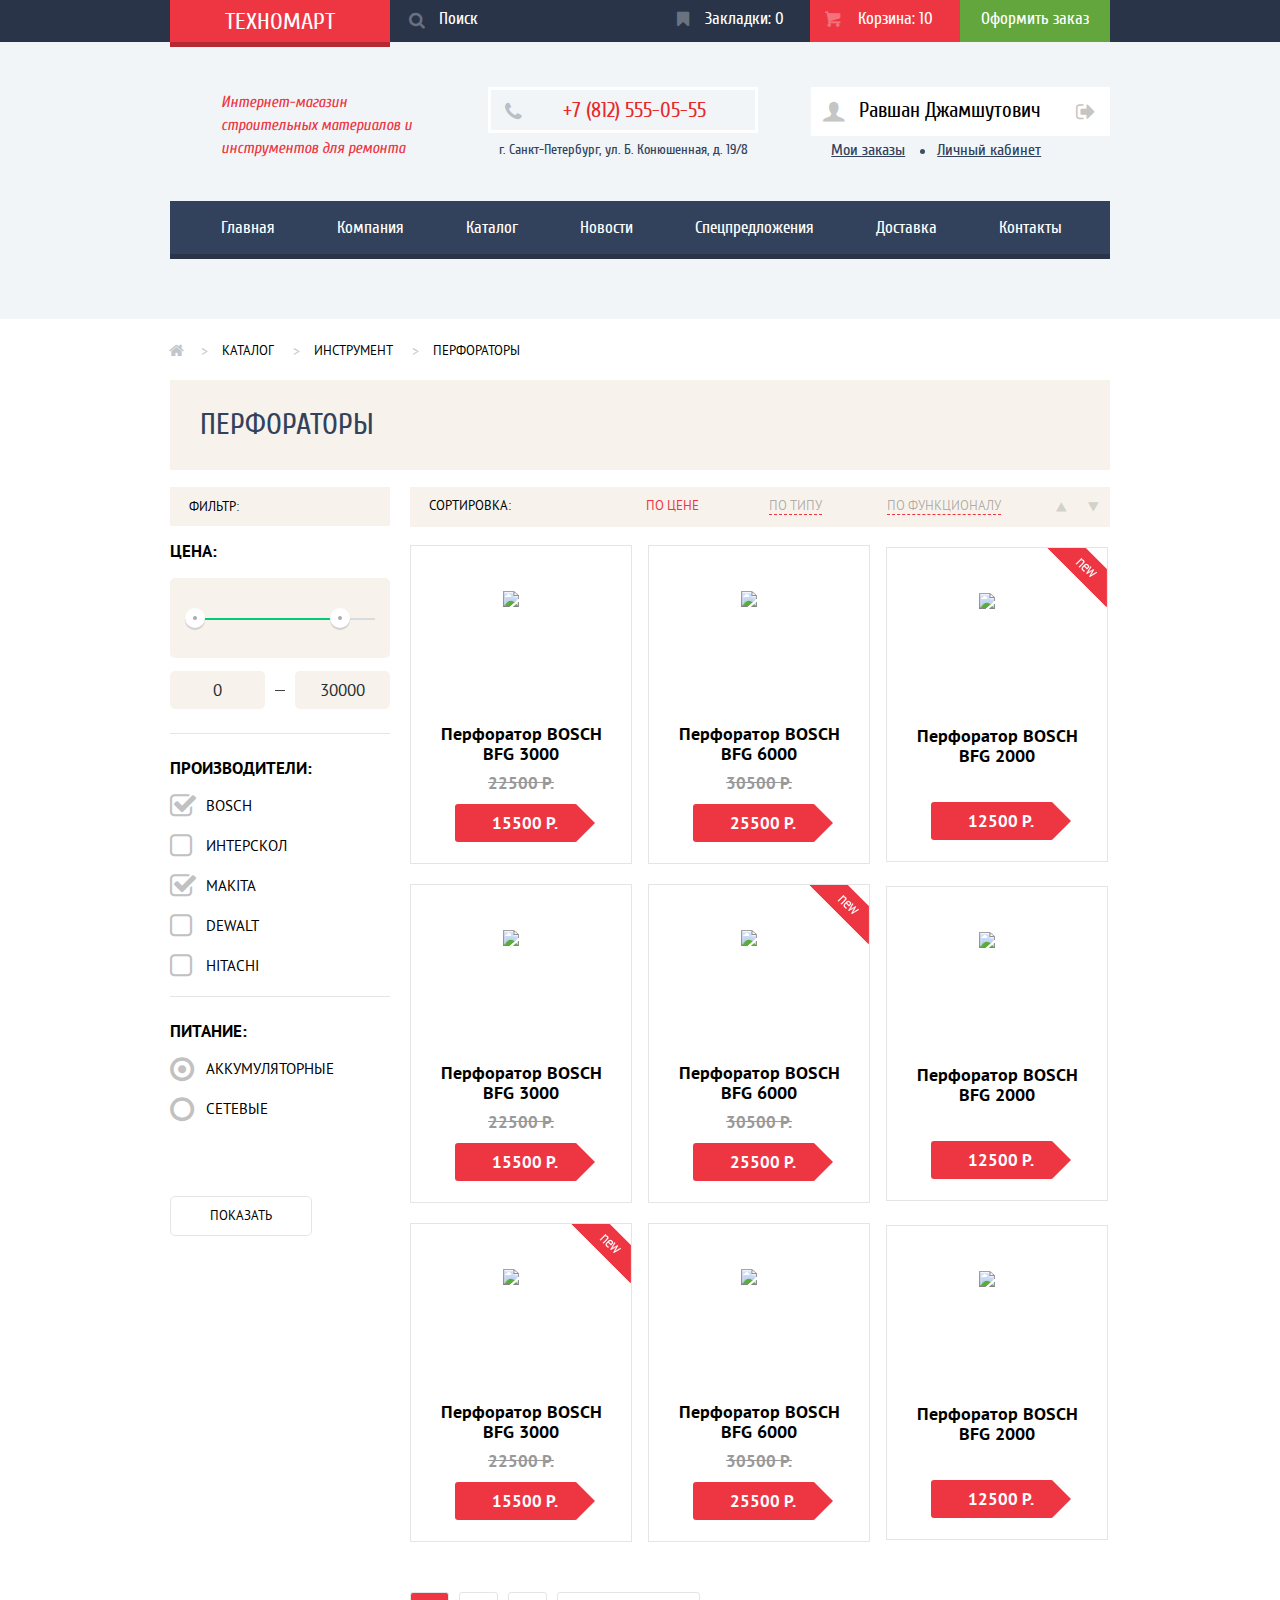
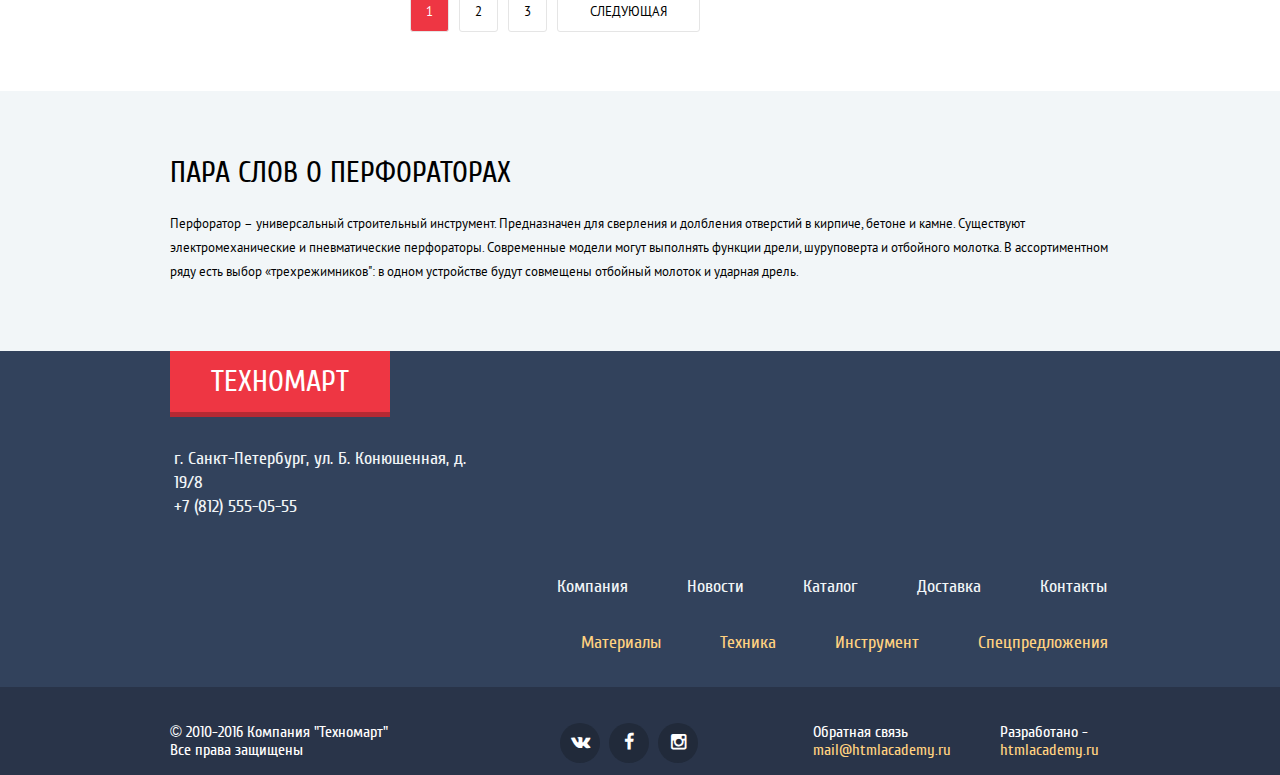
==== commit dc95b754: "Внесены изменения согласно замечаниям проверяющего" ====
--- a/catalogue.html
+++ b/catalogue.html
@@ -8,7 +8,7 @@
   <link href="https://fonts.googleapis.com/css?family=Cuprum:400,400italic,700&subset=cyrillic" rel="stylesheet" type="text/css">
   <link href="https://fonts.googleapis.com/css?family=PT+Sans:400,400italic,700,700italic&subset=cyrillic" rel="stylesheet" type="text/css">
   <link rel="stylesheet" href="css/normalize.css">
-  <link rel="stylesheet" href="css/min-style.css">
+  <link rel="stylesheet" href="css/style.css">
 </head>
 
 <body>
@@ -18,16 +18,17 @@
         <div class="logo-wrapper">
           <a class="logo header" href="index.html">Техномарт</a>
         </div>
-        <label class="goods-search">
-          <input class="search-form" type="search" name="search" placeholder="Поиск">
+        <div class="goods-search">
+          <input class="search-form" type="search" id="search" name="search" placeholder="Поиск">
           <i class="icon-search"></i>
-        </label>
+          <label for="search"></label>
+        </div>
         <ul class="goods-order">
           <li>
             <a class="bookmark" href="#"><i class="icon-bookmark"></i>Закладки: 0</a>
           </li>
           <li>
-            <a class="basket basket-full" href="#"><i class="icon-basket"></i>Корзина: 10</a>
+            <a class="basket-full" href="#"><i class="icon-basket"></i>Корзина: 10</a>
           </li>
           <li>
             <a class="make-order" href="modal-content-order.html">Оформить заказ</a>
@@ -141,7 +142,7 @@
         <div class="sorting range-category clearfix">
           <span class="sorting-title">Сортировка:</span>
           <ul class="sorting-category">
-            <li><a href="#">По цене</a></li>
+            <li class="sorting-active"><a href="#">По цене</a></li>
             <li><a href="#">По типу</a></li>
             <li><a href="#">По функционалу</a></li>
             <li><a class="sorting-controls active" href="#"><i class="icon-up-dir"></i></a></li>
@@ -157,7 +158,7 @@
                 <a class="bookmark" href="#">В закладки</a>
               </div>
               <div class="image">
-                <img width="127" height="89" src="img/BFG-3000-trim.jpg" alt="BOSCH BFG 3000">
+                <img width="127" height="89" src="img/bfg-3000-trim.jpg" alt="BOSCH BFG 3000">
               </div>
               <p>
                 <a class="item-title" href="#">
@@ -174,7 +175,7 @@
                 <a class="bookmark" href="#">В закладки</a>
               </div>
               <div class="image">
-                <img width="144" height="83" src="img/BFG-6000-trim.jpg" alt="BOSCH BFG 6000">
+                <img width="144" height="83" src="img/bfg-6000-trim.jpg" alt="BOSCH BFG 6000">
               </div>
               <p>
                 <a class="item-title" href="#">
@@ -191,7 +192,7 @@
                 <a class="bookmark" href="#">В закладки</a>
               </div>
               <div class="image">
-                <img width="127" height="89" src="img/BFG-2000-trim.jpg" alt="BOSCH BFG 2000">
+                <img width="127" height="89" src="img/bfg-2000-trim.jpg" alt="BOSCH BFG 2000">
               </div>
               <p>
                 <a class="item-title" href="#">
@@ -208,7 +209,7 @@
                 <a class="bookmark" href="#">В закладки</a>
               </div>
               <div class="image">
-                <img width="127" height="89" src="img/BFG-3000-trim.jpg" alt="BOSCH BFG 3000">
+                <img width="127" height="89" src="img/bfg-3000-trim.jpg" alt="BOSCH BFG 3000">
               </div>
               <p>
                 <a class="item-title" href="#">
@@ -225,7 +226,7 @@
                 <a class="bookmark" href="#">В закладки</a>
               </div>
               <div class="image">
-                <img width="144" height="83" src="img/BFG-6000-trim.jpg" alt="BOSCH BFG 6000">
+                <img width="144" height="83" src="img/bfg-6000-trim.jpg" alt="BOSCH BFG 6000">
               </div>
               <p>
                 <a class="item-title" href="#">
@@ -242,7 +243,7 @@
                 <a class="bookmark" href="#">В закладки</a>
               </div>
               <div class="image">
-                <img width="127" height="89" src="img/BFG-2000-trim.jpg" alt="BOSCH BFG 2000">
+                <img width="127" height="89" src="img/bfg-2000-trim.jpg" alt="BOSCH BFG 2000">
               </div>
               <p>
                 <a class="item-title" href="#">
@@ -259,7 +260,7 @@
                 <a class="bookmark" href="#">В закладки</a>
               </div>
               <div class="image">
-                <img width="127" height="89" src="img/BFG-3000-trim.jpg" alt="BOSCH BFG 3000">
+                <img width="127" height="89" src="img/bfg-3000-trim.jpg" alt="BOSCH BFG 3000">
               </div>
               <p>
                 <a class="item-title" href="#">
@@ -276,7 +277,7 @@
                 <a class="bookmark" href="#">В закладки</a>
               </div>
               <div class="image">
-                <img width="144" height="83" src="img/BFG-6000-trim.jpg" alt="BOSCH BFG 6000">
+                <img width="144" height="83" src="img/bfg-6000-trim.jpg" alt="BOSCH BFG 6000">
               </div>
               <p>
                 <a class="item-title" href="#">
@@ -293,7 +294,7 @@
                 <a class="bookmark" href="#">В закладки</a>
               </div>
               <div class="image">
-                <img width="127" height="89" src="img/BFG-2000-trim.jpg" alt="BOSCH BFG 2000">
+                <img width="127" height="89" src="img/bfg-2000-trim.jpg" alt="BOSCH BFG 2000">
               </div>
               <p>
                 <a class="item-title" href="#">
@@ -325,17 +326,17 @@
   <div class="goods-description">
     <div class="container">
       <h2 class="catalogue-info">Пара слов о перфораторах</h2>
-      <p>Перфоратор - универсальный строительный инструмент. Предназначен для сверления и долбления отверстий в кирпиче, бетоне и камне. Существуют электромеханические и пневматические перфораторы. Современные модели могут выполнять функции дрели, шуруповерта
-        и отбойного молотка. В ассортиментном ряду есть выбор "трехрежимников": в одном устройстве будут совмещены отбойный молоток и ударная дрель.</p>
+      <p>Перфоратор – универсальный строительный инструмент. Предназначен для сверления и долбления отверстий в кирпиче, бетоне и камне. Существуют электромеханические и пневматические перфораторы. Современные модели могут выполнять функции дрели, шуруповерта
+        и отбойного молотка. В ассортиментном ряду есть выбор «трехрежимников": в одном устройстве будут совмещены отбойный молоток и ударная дрель.</p>
     </div>
   </div>
   <footer class="main-footer catalogue-footer">
     <div class="footer-top">
       <div class="container clearfix">
         <div class="footer-contacts">
-          <a class="logo footer" href="index.html">Техномарт</a>
+            <a class="logo footer" href="index.html">Техномарт</a>
           <p>г. Санкт-Петербург, ул. Б. Конюшенная, д. 19/8
-            <br> +7 (812) 555-05-05</p>
+            <br> +7 (812) 555-05-55</p>
         </div>
         <div class="footer-navigation">
           <nav class="site-navigation">
@@ -360,10 +361,9 @@
     </div>
     <div class="footer-bottom">
       <div class="container clearfix">
-        <div class="footer-copyright">
-          <p>© 2010-2016 Компания "Техномарт"
-            <br> Все права защищены</p>
-        </div>
+        <p class="footer-copyright">© 2010-2016 Компания "Техномарт"
+            <b> Все права защищены</b>
+          </p>
         <div class="footer-social">
           <a href="#" class="social-btn"><i class="icon-vk"></i><b>Вконтакте</b></a>
           <a href="#" class="social-btn"><i class="icon-facebook"></i><b>Фейсбук</b></a>
--- a/css/style.css
+++ b/css/style.css
@@ -0,0 +1,2145 @@
+@font-face {
+  font-weight: normal;
+  font-style: normal;
+  font-family: 'symbols-technomart';
+  src: url('../fonts/symbols-technomart.woff') format('woff'), url('../fonts/symbols-technomart.woff2') format('woff2');
+}
+@font-face {
+  font-weight: normal;
+  font-style: normal;
+  font-family: 'Cuprum';
+  src: url('../fonts/web/cuprum.woff') format('woff'), url('../fonts/web/cuprum.woff2') format('woff2');
+}
+@font-face {
+  font-weight: normal;
+  font-style: italic;
+  font-family: 'Cuprum';
+  src: url('../fonts/web/cuprumitalic.woff') format('woff'), url('../fonts/web/cuprumitalic.woff2') format('woff2');
+}
+@font-face {
+  font-weight: bold;
+  font-style: normal;
+  font-family: 'Cuprum';
+  src: url('../fonts/web/cuprumbold.woff') format('woff'), url('../fonts/web/cuprumbold.woff2') format('woff2');
+}
+@font-face {
+  font-weight: normal;
+  font-style: normal;
+  font-family: 'PT Sans';
+  src: url('../fonts/web/ptsans.woff') format('woff'), url('../fonts/web/ptsans.woff2') format('woff2');
+}
+@font-face {
+  font-weight: bold;
+  font-style: normal;
+  font-family: 'PT Sans';
+  src: url('../fonts/web/ptsansbold.woff') format('woff'), url('../fonts/web/ptsansbold.woff2') format('woff2');
+}
+[class^='icon-']::before, [class*=' icon-']::before {
+  display: inline-block;
+  vertical-align: middle;
+  width: 1em;
+  margin-right: 0.2em;
+  margin-left: 0.2em;
+  font-weight: normal;
+  line-height: 1em;
+  font-family: 'symbols-technomart';
+  text-align: center;
+  text-transform: none;
+  text-decoration: inherit;
+  font-style: normal;
+  font-variant: normal;
+  speak: none;
+}
+.icon-left::before {
+  content: '\3c';
+}
+
+/* '&lt;' */
+
+.icon-right::before {
+  content: '\3e';
+}
+
+/* '&gt;' */
+
+.icon-basket::before {
+  content: '\62';
+}
+
+/* 'b' */
+
+.icon-facebook::before {
+  content: '\66';
+}
+
+/* 'f' */
+
+.icon-twitter::before {
+  content: '\74';
+}
+
+/* 't' */
+
+.icon-vk::before {
+  content: '\76';
+}
+
+/* 'v' */
+
+.icon-up::before {
+  content: '\2c4';
+}
+
+/* '˄' */
+
+.icon-down::before {
+  content: '\2c5';
+}
+
+/* '˅' */
+
+.icon-left-big::before {
+  content: '\2190';
+}
+
+/* '←' */
+
+.icon-right-big::before {
+  content: '\2192';
+}
+
+/* '→' */
+
+.icon-login::before {
+  content: '\2386';
+}
+
+/* '⎆' */
+
+.icon-logout::before {
+  content: '\241b';
+}
+
+/* '␛' */
+
+.icon-up-dir::before {
+  content: '\25b2';
+}
+
+/* '▲' */
+
+.icon-down-dir::before {
+  content: '\25bc';
+}
+
+/* '▼' */
+
+.icon-circle::before {
+  content: '\25cb';
+}
+
+/* '○' */
+
+.icon-circle-dot::before {
+  content: '\25cf';
+}
+
+/* '●' */
+
+.icon-star::before {
+  content: '\2605';
+}
+
+/* '★' */
+
+.icon-check-off::before {
+  content: '\2610';
+}
+
+/* '☐' */
+
+.icon-check-on::before {
+  content: '\2611';
+}
+
+/* '☑' */
+
+.icon-youtube::before {
+  content: '\f39e';
+}
+
+/* '' */
+
+.icon-home::before {
+  content: '🏠';
+}
+
+/* '\1f3e0' */
+
+.icon-user::before {
+  content: '👨';
+}
+
+/* '\1f468' */
+
+.icon-phone::before {
+  content: '📞';
+}
+
+/* '\1f4de' */
+
+.icon-instagramm::before {
+  content: '📷';
+}
+
+/* '\1f4f7' */
+
+.icon-search::before {
+  content: '🔍';
+}
+.icon-bookmark::before {
+  content: '\1f516';
+}
+body {
+  margin: 0;
+  padding: 0;
+  background: #fff;
+  color: #000;
+  font-family: 'Cuprum', sans-serif, 'Arial';
+  font-size: 18px;
+  line-height: 18px;
+  font-weight: 400;
+}
+a {
+  text-decoration: none;
+}
+ul {
+  list-style-type: none;
+}
+.clearfix::after {
+  content: '';
+  display: table;
+  clear: both;
+}
+.container {
+  width: 940px;
+  margin: 0 auto;
+  padding: 0 10px;
+}
+.header-top, .footer-bottom {
+  background: #293449;
+}
+.main-navigation, .footer-top {
+  background: #32425c;
+}
+.header-top i::before {
+  font-size: 17px;
+  line-height: 18px;
+}
+.header-top, .main-footer {
+  min-width: 960px;
+}
+.logo-wrapper {
+  float: left;
+}
+.logo {
+  position: relative;
+  display: inline-block;
+  width: 220px;
+  padding-top: 10px;
+  padding-bottom: 10px;
+  background: #ee3643;
+  color: #fff;
+  text-transform: uppercase;
+  text-align: center;
+  vertical-align: middle;
+  cursor: default;
+}
+.logo[href] {
+  cursor: pointer;
+}
+.header {
+  font-size: 24px;
+  line-height: 24px;
+  height: 22px;
+  cursor: default;
+}
+.logo::after {
+  position: absolute;
+  content: '';
+  width: 220px;
+  height: 5px;
+  background: #b52933;
+  bottom: -5px;
+  left: 50%;
+  margin-left: -110px;
+}
+.header:hover {
+  background: #ca2c37;
+  font-size: 24px;
+}
+.header:focus {
+  background: #ba2732;
+  font-size: 24px;
+}
+.header:hover::after {
+  position: absolute;
+  content: '';
+  width: 220px;
+  height: 5px;
+  background: #9a212a;
+}
+.header:focus::after {
+  position: absolute;
+  content: "";
+  width: 220px;
+  height: 5px;
+  background: #8e1e26;
+}
+.goods-search {
+  float: left;
+  position: relative;
+  width: 260px;
+  height: 42px;
+}
+input[type='search'] {
+  box-sizing: border-box;
+  padding-left: 49px;
+  width: inherit;
+  height: inherit;
+  padding-top: 10px;
+  padding-bottom: 15px;
+  background: #293449;
+  font-family: 'Cuprum', sans-serif, 'Arial';
+  color: #fff;
+  font-size: 17px;
+  line-height: 18px;
+  border: none;
+  outline: none;
+}
+.search-form+.icon-search {
+  display: inline;
+}
+.icon-search::before {
+  content: '🔍';
+  position: absolute;
+  top: 12px;
+  left: 15px;
+  color: #fff;
+  opacity: 0.3;
+}
+.goods-search input[type='search']:hover {
+  background: #212a3a;
+  cursor: pointer;
+}
+.goods-search input[type='search']:hover+.icon-search::before {
+  color: #fff;
+  opacity: 1;
+  cursor: pointer;
+}
+.goods-search input[type='search']:focus {
+  background: #fff;
+}
+.goods-search input[type='search']:focus+.icon-search::before {
+  color: #ee3643;
+  opacity: 1;
+}
+input[type='search']::-webkit-input-placeholder {
+  color: #fff;
+  opacity: 1;
+}
+input[type='search']::-moz-placeholder {
+  color: #fff;
+  opacity: 1;
+}
+input[type='search']:-moz-placeholder {
+  color: #fff;
+  opacity: 1;
+}
+input[type='search']:-ms-input-placeholder {
+  color: #fff;
+  opacity: 1;
+}
+.goods-order i::before {
+  color: #fff;
+  opacity: 0.3;
+}
+.goods-order .basket-empty {
+  background: #293449;
+  opacity: 1;
+}
+.goods-order .basket-full {
+  background: #ee3643;
+  opacity: 1;
+}
+.goods-order .bookmark {
+  background: #293449;
+  opacity: 1;
+}
+.goods-order .icon-bookmark::before {
+  margin-right: 14px;
+  padding-left: 11px;
+}
+.goods-order .icon-basket::before {
+  margin-right: 17px;
+  padding-left: 11px;
+}
+.bookmark:hover i::before {
+  background: #212a3a;
+  opacity: 1;
+}
+ .basket-empty:hover i::before {
+  background: #212a3a;
+  opacity: 1;
+}
+.goods-order .basket-full:hover {
+  background: #ca2c37;
+  opacity: 1;
+}
+.basket-full:hover i::before {
+ background: #ca2c37;
+ opacity: 1;
+}
+.goods-order .bookmark:focus {
+  background: #161d29;
+  opacity: 0.6;
+}
+.bookmark:focus i::before {
+  background: #161d29;
+  opacity: 0.5;
+}
+.basket-empty:focus {
+  background: #161d29;
+  opacity: 0.6;
+}
+.basket-full:focus {
+  background: #ba2732;
+  opacity: 0.6;
+}
+.basket-full:focus i::before {
+ background: #ba2732;
+ opacity: 0.5;
+}
+.basket-empty:focus i::before {
+  background: #161d29;
+  opacity: 0.5;
+}
+.goods-order {
+  float: right;
+  margin: 0;
+  padding: 0;
+  font-size: 0;
+}
+.goods-order li {
+  display: inline-block;
+  vertical-align: middle;
+  font-size: 17px;
+  line-height: 18px;
+  width: 150px;
+  height: 22px;
+}
+.goods-order a {
+  display: block;
+  width: inherit;
+  height: inherit;
+  padding-top: 10px;
+  padding-bottom: 10px;
+  color: #fff;
+}
+.goods-order .make-order {
+  background: #63a63e;
+  text-align: center;
+}
+.goods-order .make-order:hover {
+  background: #5fbb2d;
+}
+.goods-order .make-order:focus {
+  background: #518534;
+  opacity: 0.5;
+}
+h1 {
+  color: #32425c;
+  font-family: 'Cuprum', sans-serif, 'Arial';
+  font-size: 30px;
+  line-height: 30px;
+  font-weight: 400;
+}
+h2 {
+  font-weight: 400;
+}
+.header-middle {
+  background: #f1f5f7;
+  padding: 0;
+  margin: 0;
+  padding-bottom: 60px;
+}
+.shop-presentation {
+  float: left;
+  max-width: 300px;
+  box-sizing: border-box;
+  padding-left: 51px;
+  padding-right: 48px;
+  font-style: italic;
+  font-size: 16px;
+  line-height: 23px;
+  color: #ee3643;
+  margin: 0;
+  margin-right: 18px;
+  margin-top: 33px;
+}
+.header-contacts {
+  float: left;
+}
+.phone {
+  display: inline-block;
+  border: 3px solid #fff;
+  text-align: center;
+  margin-top: 45px;
+  padding-top: 11px;
+  padding-bottom: 12px;
+  padding-left: 43px;
+  padding-right: 49px;
+  vertical-align: middle;
+  height: 17px;
+  font-size: 21px;
+  color: #e9292a;
+}
+.icon-phone::before {
+  content: '📞';
+  color: #b7bfc8;
+  -webkit-transform: translateX(-36px);
+  -ms-transform: translateX(-36px);
+  transform: translateX(-36px);
+}
+.header-contacts p {
+  font-size: 14px;
+  line-height: 24px;
+  color: #32425c;
+  text-align: center;
+  margin-top: 5px;
+}
+.user-block {
+  float: right;
+  padding: 0;
+  margin: 0;
+  margin-top: 45px;
+  font-size: 0;
+  min-width: 280px;
+}
+.user-block a {
+  font-size: 21px;
+  line-height: 18px;
+  color: #000;
+  background: #fff;
+}
+.login, .signup {
+  display: inline-block;
+  text-align: center;
+  vertical-align: middle;
+}
+.login {
+  padding-left: 10px;
+  padding-top: 12px;
+  padding-bottom: 12px;
+  padding-right: 16px;
+  width: 96px;
+  margin-right: 10px;
+}
+.icon-login::before {
+  color: #c5c5c5;
+  font-size: 22px;
+  -webkit-transform: translateX(-7px);
+  -ms-transform: translateX(-7px);
+  transform: translateX(-7px);
+}
+.signup {
+  padding: 14px 25px;
+}
+.login:hover, .signup:hover {
+  color: #ee3643;
+}
+.login:focus, .signup:focus {
+  color: rgba(0, 0, 0, 0.3);
+}
+.login:hover i::before {
+  color: #32425c;
+}
+.login:focus i::before {
+  color: #c5c5c5;
+  opacity: 1;
+}
+.authorized-user a {
+  display: inline-block;
+  vertical-align: middle;
+  font-size: 21px;
+  line-height: 18px;
+  color: #000;
+  background: #fff;
+  padding-top: 14px;
+  padding-bottom: 14px;
+}
+.authorized-user a:hover {
+  color: #000;
+}
+.authorized-user a:focus {
+  color: rgba(0, 0, 0, 0.3);
+  background: #fff;
+}
+.username {
+  padding-left: 18px;
+  padding-right: 40px;
+}
+.icon-user::before {
+  -webkit-transform: translateX(-10px);
+  -ms-transform: translateX(-10px);
+  transform: translateX(-10px);
+}
+.icon-logout::before {
+  -webkit-transform: translateX(-10px);
+  -ms-transform: translateX(-10px);
+  transform: translateX(-10px);
+}
+.username:hover i::before {
+  color: #32425c;
+}
+.logout:hover i::before {
+  color: #32425c;
+}
+.username:focus i::before {
+  color: #c5c5c5;
+  opacity: 1;
+}
+  .logout:focus i::before {
+    color: #c5c5c5;
+    opacity: 1;
+  }
+
+.user-data {
+  position: relative;
+  padding-left: 20px;
+  font-size: 0;
+  margin: 0;
+}
+.user-data li {
+  margin-top: 5px;
+  display: inline-block;
+  vertical-align: middle;
+}
+.user-data a {
+  font-size: 16px;
+  line-height: 18px;
+  color: #32425c;
+  background: #f2f6f8;
+  text-decoration: underline;
+}
+.user-page {
+  margin-left: 32px;
+}
+.user-data a:hover {
+  color: #ee3643;
+}
+.user-data a:focus {
+  color: rgba(50, 66, 92, 0.3);
+}
+.user-data i::before {
+  position: absolute;
+  content: '';
+  width: 5px;
+  height: 5px;
+  border-radius: 50%;
+  background: #3f4e66;
+  bottom: 10px;
+  margin-left: 15px;
+}
+.authorized-user i::before {
+  color: #c5c5c5;
+}
+.authorized-user i:hover::before {
+  color: #32425c;
+}
+.main-navigation {
+  border-bottom: 5px solid #293449;
+  padding: 0;
+  margin-top: 25px;
+}
+.main-navigation ul {
+  margin: 0;
+  font-size: 0;
+  padding: 0;
+  padding-left: 30px;
+}
+.main-navigation li {
+  display: inline-block;
+  vertical-align: middle;
+  font-size: 17px;
+  line-height: 17px;
+  margin-right: 20px;
+}
+.main-navigation a {
+  display: block;
+  padding-top: 18px;
+  padding-bottom: 18px;
+  padding-left: 21px;
+  padding-right: 21px;
+  color: #fff;
+}
+.main-navigation .current-page {
+  cursor: default;
+}
+.main-navigation a:hover {
+  background: #293449;
+}
+.main-navigation a:focus {
+  background: #293449;
+  color: #93969c;
+}
+.btn {
+  display: inline-block;
+  padding-top: 10px;
+  padding-bottom: 10px;
+  font-size: 14px;
+  line-height: 18px;
+  text-transform: uppercase;
+  color: #fff;
+  background: #ee3643;
+  border-radius: 3px;
+  vertical-align: middle;
+  text-align: center;
+}
+.goods-promo {
+  padding-top: 59px;
+  padding-bottom: 49px;
+}
+.goods-promo .title {
+  margin-left: 23px;
+  margin-top: 20px;
+  font-size: 24px;
+  line-height: 30px;
+  color: #fff;
+}
+.goods-promo article {
+  position: relative;
+  width: 300px;
+  height: 124px;
+  display: inline-block;
+  vertical-align: middle;
+}
+article .promo {
+  display: inline-block;
+  vertical-align: middle;
+  min-width: 87px;
+  padding: 12px 24px;
+  font-size: 14px;
+  line-height: 18px;
+  text-transform: uppercase;
+  text-align: center;
+  color: #fff;
+  margin-left: 23px;
+  margin-top: 12px;
+  background: rgba(0, 0, 0, 0.1);
+}
+article .promo:hover {
+  background: rgba(0, 0, 0, 0.2);
+  color: #fff;
+}
+article .promo:focus {
+  background: rgba(0, 0, 0, 0.3);
+  color: #fff;
+}
+.bucket-img {
+  position: absolute;
+  background: #f6b22d url('../img/sprite.png') no-repeat;
+  background-position: -391px -884px;
+  width: 44px;
+  height: 65px;
+  bottom: 27px;
+  left: 212px;
+}
+.materials {
+  background: #f6b22d;
+}
+.tools {
+  background: #4aafde;
+}
+.drill-img {
+  position: absolute;
+  background: #4aafde url('../img/sprite.png') no-repeat;
+  background-position: -216px -884px;
+  width: 75px;
+  height: 61px;
+  bottom: 27px;
+  left: 197px;
+}
+.machinery {
+  background: #cc79d1;
+}
+.tractor-img {
+  position: absolute;
+  background: #cc79d1 url('../img/sprite.png') no-repeat;
+  background-position: -118px -884px;
+  width: 78px;
+  height: 62px;
+  bottom: 27px;
+  left: 190px;
+}
+.discounts {
+  background: #85d179;
+  margin-top: 20px;
+  margin-left: 20px;
+}
+.cart-img {
+  position: absolute;
+  background: #85d179 url('../img/sprite.png') no-repeat;
+  background-position: -311px -963px;
+  width: 59px;
+  height: 72px;
+  bottom: 27px;
+  left: 196px;
+}
+.delivery {
+  background: #f6b22d;
+  margin-top: 20px;
+  margin-left: 20px;
+}
+.delivery-img {
+  position: absolute;
+  background: #f6b22d url('../img/sprite.png') no-repeat;
+  background-position: -20px -884px;
+  width: 78px;
+  height: 63px;
+  bottom: 27px;
+  left: 190px;
+}
+.materials, .tools {
+  margin-right: 15px;
+}
+.goods-promo-sliders {
+  position: relative;
+  float: left;
+}
+.slider {
+  margin-top: 20px;
+  width: 620px;
+  height: 267px;
+}
+.slider-one {
+  background: #918e8b url('../img/slider-1-image.jpg') no-repeat;
+  background-size: cover;
+}
+.slider-two {
+  background: #918e8b url('../img/slider-2-image.jpg') no-repeat;
+  background-size: cover;
+}
+.slide-content {
+  margin-left: 27px;
+  padding-top: 24px;
+}
+.slide-title {
+  font-family: 'Cuprum', sans-serif, 'Arial';
+  font-size: 36px;
+  line-height: 30px;
+  font-weight: 700;
+  text-transform: uppercase;
+  margin-top: 0;
+  margin-bottom: 2px;
+  color: #fff;
+}
+.slide-promo {
+  font-family: 'PT Sans', sans-serif, 'Arial';
+  font-size: 18px;
+  line-height: 24px;
+  margin-bottom: 23px;
+  color: #fff;
+}
+.slide-content .btn {
+  padding-left: 49px;
+  padding-right: 45px;
+  min-width: 100px;
+}
+.slider-one .btn {
+  -webkit-transform: translate(-234px, 150px);
+  -ms-transform: translate(-234px, 150px);
+  transform: translate(-234px, 150px);
+}
+.slider-two .btn {
+  -webkit-transform: translate(-165px, 150px);
+  -ms-transform: translate(-165px, 150px);
+  transform: translate(-165px, 150px);
+}
+.slider-two .btn:hover {
+  background: #ca2c37;
+}
+.slider .btn:focus {
+  background: #ba2732;
+}
+.slider-controls {
+  position: absolute;
+  left: 50%;
+  bottom: 33px;
+  width: 120px;
+  height: 15px;
+  margin-left: -60px;
+  text-align: center;
+}
+.slider-controls i {
+  display: inline-block;
+  width: 6px;
+  height: 6px;
+  margin: 0 3px;
+  background: #fff;
+  border: 2px solid #fff;
+  vertical-align: top;
+  border-radius: 50%;
+  cursor: pointer;
+}
+.slider-controls .active-control {
+  background: #ee3643;
+}
+.icon-left::before {
+  position: absolute;
+  content: '\3c';
+  color: #fff;
+  left: 2px;
+  bottom: 40%;
+  font-size: 45px;
+  cursor: pointer;
+}
+.icon-right::before {
+  position: absolute;
+  content: '\3e';
+  color: #fff;
+  right: 0;
+  bottom: 40%;
+  font-size: 45px;
+  cursor: pointer;
+}
+.popular-heading {
+  background: #f7f3ec;
+  margin-bottom: 23px;
+  padding-left: 30px;
+  padding-right: 24px;
+}
+.popular-category {
+  float: left;
+  margin: 0;
+  font-size: 30px;
+  line-height: 30px;
+  font-weight: 400;
+  color: #32425c;
+  text-transform: uppercase;
+  margin-top: 30px;
+}
+.popular-link {
+  float: right;
+  min-width: 234px;
+  padding: 10px;
+  margin-top: 25px;
+  margin-bottom: 25px;
+}
+.popular-link:hover {
+  background: #ca2c37;
+}
+.popular-link:focus {
+  background: #ba2732;
+}
+.catalogue-wrapper {
+  margin: 0;
+  padding: 0;
+  font-size: 0;
+}
+.catalogue-item-image {
+  position: relative;
+  display: inline-block;
+  vertical-align: middle;
+  width: 220px;
+  height: 100%;
+  margin-right: 16px;
+  margin-bottom: 20px;
+  font-family: 'PT Sans', sans-serif, 'Arial';
+  font-weight: 700;
+  border: 1px solid #e5e5e5;
+  transition: 0.3s ease-in-out;
+}
+.main-page:nth-child(4n) {
+  margin-right: 0;
+}
+.flag {
+  position: absolute;
+  top: 0;
+  right: 0;
+  width: 60px;
+  height: 59px;
+  overflow: hidden;
+  text-indent: -9999px;
+  display: none;
+}
+.flag-new {
+  background-image: url('../img/sprite.png');
+  background-position: -311px -884px;
+}
+.new-item {
+  display: block;
+}
+.catalogue-item-image .image {
+  margin-top: 45px;
+  margin-bottom: 45px;
+  width: 220px;
+  height: 88px;
+  text-align: center;
+  vertical-align: middle;
+  margin-left: -10px;
+}
+.catalog-item-image img {
+  max-width: 100%;
+}
+.item-title {
+  display: block;
+  font-size: 18px;
+  line-height: 20px;
+  text-align: center;
+  vertical-align: middle;
+  color: #000;
+}
+.item-title span {
+  display: block;
+}
+.discount {
+  display: block;
+  margin-top: 10px;
+  font-size: 17px;
+  line-height: 18px;
+  color: #999999;
+  text-decoration: line-through;
+  text-align: center;
+  vertical-align: middle;
+}
+.price {
+  position: relative;
+  display: inline-block;
+  vertical-align: middle;
+  padding-top: 10px;
+  padding-bottom: 10px;
+  padding-left: 37px;
+  padding-right: 20px;
+  margin-top: 12px;
+  margin-bottom: 21px;
+  margin-left: 44px;
+  background: #ee3643;
+  font-size: 17px;
+  line-height: 18px;
+  color: #fff;
+  border-radius: 3px;
+  cursor: pointer;
+}
+.catalogue-item-image .price::after {
+  content: '';
+  position: absolute;
+  top: 0;
+  right: -36px;
+  width: 0;
+  height: 0;
+  border: 19px solid white;
+  border-left-color: #ee3643;
+}
+.catalogue-item-image:hover {
+  border: 1px solid #e5e5e5;
+  box-shadow: 0 10px 25px 0 rgba(41, 52, 73, 0.5);
+}
+.popular-producers {
+  margin-bottom: 65px;
+}
+.producers-list {
+  padding: 0;
+  margin: 0;
+  font-size: 0;
+}
+.company-card {
+  display: inline-block;
+  width: 218px;
+  height: 144px;
+  margin-bottom: 18px;
+  margin-right: 20px;
+  text-align: center;
+  vertical-align: middle;
+  border: 1px solid #e5e5e5;
+  transition: 0.2s ease-in-out;
+}
+.company-card:nth-child(4n) {
+  margin-right: -5px;
+}
+.company-card::before {
+  content: '';
+  display: inline-block;
+  vertical-align: middle;
+  height: 100%;
+}
+.company-card:hover {
+  box-shadow: 0 10px 25px 0 rgba(41, 52, 73, 0.5);
+}
+.company-card a:focus {
+  box-shadow: 0 4px 10px 0 rgba(41, 52, 73, 0.5);
+  opacity: 0.5;
+}
+.company-card img {
+  background: #bfc2c9;
+  display: inline-block;
+  vertical-align: middle;
+}
+.services-promo {
+  background: #f2f6f8;
+  padding-top: 68px;
+}
+.services-title {
+  margin: 0;
+  padding: 0;
+  margin-bottom: 28px;
+  font-size: 30px;
+  line-height: 24px;
+  text-transform: uppercase;
+}
+.services-promo p {
+  width: 400px;
+  font-family: 'PT Sans', sans-serif, 'Arial';
+  font-weight: 400;
+  font-size: 13px;
+  line-height: 24px;
+}
+.left-tabs-column {
+  width: 240px;
+  float: left;
+}
+.right-sliders-column {
+  float: left;
+  margin-left: 80px;
+  width: 620px;
+}
+.services-promo-sliders {
+  margin-top: 71px;
+}
+.tab-controls {
+  position: relative;
+  margin: 0;
+  padding: 0;
+}
+.tab-controls a {
+  display: block;
+  width: 218px;
+  height: 100%;
+  padding-left: 22px;
+  padding-top: 14px;
+  padding-bottom: 14px;
+  font-size: 21px;
+  line-height: 30px;
+  font-weight: 700;
+  background: #293449;
+  color: #fff;
+  outline: none;
+  border: none;
+  border-bottom: 1px solid #293449;
+  border-top: 1px solid #405069;
+}
+.active-tab a {
+  color: #293449;
+  background: #fff;
+  border: transparent;
+}
+.tab-controls a:hover {
+  background: #fff;
+  color:#293449;
+  cursor: pointer;
+  border: transparent;
+}
+.tab-controls a:focus {
+  background: #fff;
+  border: transparent;
+  color: #32425c;
+  cursor: pointer;
+}
+.tab-controls::after {
+  content: '';
+  position: absolute;
+  background-image: url('../img/sprite.png');
+  background-position: -275px -965px;
+  width: 10px;
+  height: 272px;
+  -webkit-transform: translate(230px, -230px);
+  -ms-transform: translate(230px, -230px);
+  transform: translate(230px, -230px);
+}
+.sliders-column-content {
+  position: relative;
+  height: 283px;
+}
+.services-slider-description {
+  position: relative;
+  z-index: 100;
+  font-family: 'PT Sans', sans-serif, 'Arial';
+  font-weight: 400;
+  font-size: 13px;
+  line-height: 24px;
+  margin-top: 2px;
+}
+.services-slider-one::after {
+  content: '';
+  position: absolute;
+  background: url('../img/sprite.png');
+  background-position: -20px -0px;
+  width: 446px;
+  height: 261px;
+  left: 175px;
+  top: 22px;
+  z-index: 10;
+}
+.services-slider-two::after {
+  content: '';
+  position: absolute;
+  background-image: url('../img/sprite.png');
+  background-position: -20px -581px;
+  width: 368px;
+  height: 283px;
+  left: 255px;
+  top:  0;
+  z-index: 10;
+}
+.services-slider-three::after {
+  content: '';
+  position: absolute;
+  background-image: url('../img/sprite.png');
+  background-position: -20px -281px;
+  width: 443px;
+  height: 280px;
+  left: 204px;
+  top: 6px;
+  z-index: 10;
+}
+.services-slider-title {
+  font-family: 'Cuprum', sans-serif, 'Arial';
+  font-size: 36px;
+  line-height: 24px;
+  color: #32425c;
+  font-weight: 400;
+  text-transform: uppercase;
+}
+.services-slider-one p {
+  width: 280px;
+}
+.services-slider-two .services-slider-description {
+  width: 380px;
+}
+.services-slider-three .services-slider-description {
+  width: 285px;
+}
+.sliders-column-content p {
+  margin-top: 25px;
+}
+.services-slider-description b {
+  display: block;
+  font-weight: 400;
+}
+.request {
+  margin-top: 13px;
+  display: inline-block;
+  vertical-align: middle;
+  padding: 10px;
+  width: 176px;
+  font-size: 14px;
+}
+.request:hover {
+  background: #ca2c37;
+}
+.request:focus {
+  background: #ba2732;
+}
+.company-details {
+  padding-top: 80px;
+  padding-bottom: 87px;
+}
+.promo-content-column {
+  float: left;
+  width: 540px;
+}
+.address-column {
+  float: right;
+}
+.promo-content-column h2, .address-column h2 {
+  margin: 0;
+  margin-bottom: 30px;
+  padding: 0;
+  font-size: 30px;
+  line-height: 24px;
+  text-transform: uppercase;
+}
+.promo-content-column p, .address-column p {
+  font-family: 'PT Sans', sans-serif, 'Arial';
+  font-weight: 400;
+  font-size: 13px;
+  line-height: 24px;
+}
+.promo-content-column .promo-partners {
+  margin: 0;
+  margin-top: 24px;
+}
+.promo-partners + p {
+  margin: 0;
+}
+.address-column .address-heading {
+  width: 180px;
+}
+.promo-content-column .partners {
+  font-family: 'Cuprum', sans-serif, 'Arial';
+  font-weight: 400;
+  font-size: 18px;
+  line-height: 20px;
+  margin: 0;
+  padding: 0;
+  margin-top: 20px;
+}
+.partners li {
+  padding-bottom: 20px;
+  padding-left: 35px;
+  position: relative;
+}
+.partners li:last-child {
+  padding-bottom: 0;
+}
+.partners li::before {
+  position: absolute;
+  top: 0;
+  left: 0px;
+  content: '';
+  width: 25px;
+  height: 2px;
+  background: #fb565a;
+  -webkit-transform: translateY(8px);
+  -ms-transform: translateY(8px);
+  transform: translateY(8px);
+}
+.promo-content-column .btn {
+  margin-top: 35px;
+  padding-left: 40px;
+  padding-right: 40px;
+}
+.address-column .btn-contact-us {
+  display: inline-block;
+  vertical-align: middle;
+  text-align: center;
+  margin-top: 35px;
+  padding-left: 65px;
+  padding-right: 60px;
+  padding-top: 10px;
+  padding-bottom: 10px;
+  font-size: 14px;
+  line-height: 18px;
+  text-transform: uppercase;
+  color: #fff;
+  background: #ee3643;
+  border-radius: 5px;
+}
+.company-details .btn:hover, .btn-contact-us:hover {
+  background: #ca2c37;
+}
+.company-details .btn:focus, .btn-contact-us:focus {
+  background: #ba2732;
+}
+.address-column p {
+  margin-bottom: 30px;
+}
+.breadcrumbs {
+  font-size: 0;
+  margin: 0;
+  padding: 0;
+  margin-top: 3px;
+  position: relative;
+}
+.breadcrumbs li {
+  display: inline-block;
+  vertical-align: bottom;
+}
+.breadcrumbs a[href]::after {
+  position: absolute;
+  content: '\3e';
+  color: #c1c6ce;
+  font-size: 14px;
+  margin-left: 19px;
+}
+.breadcrumbs a {
+  display: block;
+  font-family: 'PT Sans', sans-serif, 'Arial';
+  font-size: 13px;
+  font-weight: 400;
+  text-transform: uppercase;
+  line-height: 18px;
+  padding-top: 20px;
+  padding-bottom: 20px;
+  padding-right: 40px;
+  color: #000;
+}
+.icon-home::before {
+  color: #c1c6ce;
+  font-size: 16px;
+  -webkit-transform: translateY(-5px, -2px);
+  -ms-transform: translateY(-5px, -2px);
+  transform: translate(-5px, -2px);
+  margin-right: -7px;
+}
+.catalogue-title, .modal-title {
+  background: #f7f3ec;
+  margin: 0;
+  margin-bottom: 17px;
+  font-family: 'Cuprum', sans-serif, 'Arial';
+  font-size: 30px;
+  line-height: 30px;
+  color: #32425c;
+  text-transform: uppercase;
+  padding-top: 30px;
+  padding-bottom: 30px;
+  padding-left: 30px;
+}
+.catalogue-content-left {
+  float: left;
+  width: 220px;
+}
+.catalogue-content-right {
+  float: right;
+  width: 700px;
+}
+.catalogue-filter {
+  width: 220px;
+}
+.range-category {
+  display: block;
+  padding-left: 19px;
+  padding-top: 11px;
+  padding-bottom: 10px;
+  font-family: 'PT Sans', sans-serif, 'Arial';
+  font-size: 13px;
+  line-height: 18px;
+  font-weight: 400;
+  text-transform: uppercase;
+  background: #f7f3ec;
+  margin-bottom: 10px;
+}
+.price-category {
+  display: block;
+  padding-bottom: 12px;
+  font-family: 'PT Sans', sans-serif, 'Arial';
+  font-size: 17px;
+  line-height: 30px;
+  font-weight: 700;
+  text-transform: uppercase;
+}
+.price-filter {
+  max-width: 220px;
+}
+.range-controls {
+  position: relative;
+  height: 20px;
+  background: #f7f3ec;
+  margin-bottom: 13px;
+  padding: 30px 15px;
+  border-radius: 5px;
+  overflow: hidden;
+}
+.range-controls .scale {
+  margin-top: 10px;
+  height: 2px;
+  background: #d7dcde;
+}
+.range-controls .bar {
+  height: 2px;
+  background: #00ca74;
+}
+.range-controls .toggle {
+  position: absolute;
+  top: 30px;
+  left: 0;
+  width: 4px;
+  height: 4px;
+  border: 8px solid #fff;
+  background: #ababab;
+  cursor: pointer;
+  border-radius: 50%;
+  box-shadow: 0 2px 1px 0 #cfcfcf;
+}
+.range-controls .min-toggle {
+  left: 15px;
+}
+.range-controls .max-toggle {
+  left: 160px;
+}
+.price-controls {
+  position: relative;
+}
+.price-controls input {
+  width: 75px;
+  padding: 10px 10px;
+  border: none;
+  background: #f7f3ec;
+  font-size: 17px;
+  line-height: 18px;
+  font-family: 'PT Sans', sans-serif, 'Arial';
+  font-weight: 400;
+  text-align: center;
+  color: #283136;
+  border-radius: 5px;
+}
+.price-controls .min-price {
+  margin-right: 25px;
+}
+.price-controls {
+  white-space: nowrap;
+}
+.price-controls i::before {
+  position: absolute;
+  content: '';
+  left: 105px;
+  top: 19px;
+  height: 1px;
+  width: 10px;
+  background: #444;
+}
+.producers {
+  margin-top: 24px;
+  border-top: 1px solid #e5e5e5;
+  border-bottom: 1px solid #e5e5e5;
+}
+fieldset {
+  border: none;
+  margin: 0;
+  padding: 0;
+}
+legend {
+  padding-top: 19px;
+  padding-bottom: 13px;
+  font-family: 'PT Sans', sans-serif, 'Arial';
+  font-size: 17px;
+  line-height: 30px;
+  font-weight: 700;
+  text-transform: uppercase;
+}
+.catalogue-filter label {
+  display: block;
+  line-height: 18px;
+  cursor: pointer;
+  padding-bottom: 20px;
+  width: 220px;
+  font-family: 'PT Sans', sans-serif, 'Arial';
+  font-size: 15px;
+  line-height: 20px;
+  text-transform: uppercase;
+  font-weight: 400;
+}
+input[type='checkbox'], input[type='radio'] {
+  display: none;
+}
+input[type='radio']+label::before {
+  content: '\25cb';
+  font-family: 'symbols-technomart';
+  display: inline-block;
+  vertical-align: top;
+  font-size: 28px;
+  font-weight: 400;
+  margin-right: 12px;
+  color: #c1c1c1;
+}
+input[type='radio']+label:hover::before {
+  color: #b5b5b5;
+}
+input[type='radio']:disabled+label::before {
+  color: #e9e9e9;
+}
+input[type='radio']:checked:disabled+label::before {
+  color: #e9e9e9;
+}
+input[type='radio']:checked+label::before {
+  content: '\25cf';
+  font-family: 'symbols-technomart';
+}
+input[type='checkbox']+label::before {
+  content: '\2610';
+  display: inline-block;
+  vertical-align: top;
+  font-family: 'symbols-technomart';
+  font-size: 28px;
+  width: 28px;
+  margin-right: 8px;
+  color: #c1c1c1;
+}
+input[type='checkbox']:checked+label::before {
+  content: '\2611';
+  font-family: 'symbols-technomart';
+}
+input[type='checkbox']+label:hover::before {
+  color: #b5b5b5;
+}
+input[type='checkbox']:disabled+label::before {
+  color: #e9e9e9;
+}
+input[type='checkbox']:checked:disabled+label::before {
+  color: #e9e9e9;
+}
+.supply-btn {
+  display: inline-block;
+  vertical-align: middle;
+  padding: 10px 39px;
+  margin-top: 57px;
+  background: #fff;
+  border: 1px solid #e5e5e5;
+  border-radius: 5px;
+  font-family: 'PT Sans', sans-serif, 'Arial';
+  font-size: 13px;
+  line-height: 18px;
+  text-transform: uppercase;
+  font-weight: 400;
+}
+.supply-btn[type='submit']:hover {
+  border: 1px solid #bdc6ca;
+}
+.supply-btn[type='submit']:focus {
+  border: none;
+  outline: none;
+  opacity: 1;
+  border: 1px solid #ee3643;
+}
+.sorting {
+  padding-top: 10px;
+  padding-bottom: 7px;
+}
+.sorting-title {
+  float: left;
+  width: 110px;
+}
+.sorting-category {
+  float: right;
+  max-width: 560px;
+  margin: 0;
+  padding: 0;
+  font-size: 0;
+}
+.sorting-category li {
+  display: inline-block;
+  vertical-align: top;
+}
+.sorting-category a:not(.sorting-controls) {
+  font-family: 'PT Sans', sans-serif, 'Arial';
+  font-size: 13px;
+  line-height: 18px;
+  font-weight: 400;
+  vertical-align: top;
+  color:  rgba(0, 0, 0, 0.3);
+  border-bottom: 1px dashed #ee3643;
+}
+.sorting-category .sorting-active a {
+  color: #ee3643;
+  border: none;
+}
+.sorting-category a:hover:not(.sorting-controls) {
+  color: #000;
+  border-bottom: 1px solid #ee3643;
+}
+.sorting-category a:active:not(.sorting-controls) {
+  color: #f06870;
+  border-bottom: none;
+}
+.icon-up-dir::before, .icon-down-dir::before {
+  color: #d4d1cb;
+  font-size: 23px;
+  border-bottom: none;
+  -webkit-transform: translateY(-2px);
+  -ms-transform: translateY(-2px);
+  transform: translateY(-2px);
+}
+.icon-up-dir:hover::before, .icon-down-dir:hover::before {
+  color: #000;
+}
+.icon-up-dir:active::before, .icon-down-dir:active::before {
+  color: #f06870;
+}
+.sorting-category li:first-child {
+  margin-right: 70px;
+}
+.sorting-category li:nth-child(2) {
+  margin-right: 65px;
+}
+.sorting-category li:nth-child(3) {
+  margin-right: 45px;
+}
+.catalogue-range {
+  margin-top: 18px;
+  width: 700px;
+}
+.no-discount .discount {
+  display: none;
+}
+.no-discount .price {
+  margin-top: 36px;
+}
+.inner-page:nth-child(3n) {
+  margin-right: 0;
+}
+.actions {
+  margin-top: 45px;
+  margin-bottom: 51px;
+  width: 220px;
+  height: 80px;
+  display: none;
+}
+.catalogue-item-image:hover .image {
+  display: none;
+}
+.catalogue-item-image:hover .actions {
+  display: block;
+}
+.actions a {
+  display: inline-block;
+  margin-left: 42px;
+  font-family: 'Cuprum', sans-serif, 'Arial';
+  font-size: 14px;
+  line-height: 18px;
+  text-transform: uppercase;
+  text-align: center;
+  vertical-align: middle;
+  border-radius: 5px;
+}
+.actions .buy {
+  width: 140px;
+  margin-bottom: 8px;
+  border-bottom: 3px solid #367315;
+  padding-bottom: 10px;
+  padding-top: 13px;
+  color: #fff;
+  background: #63a63e;
+}
+.actions .buy:hover {
+  background: #5fbb2d;
+}
+.actions .buy:focus {
+  background: #518534;
+}
+.buy .icon-basket::before {
+  font-size: 17px;
+  line-height: 18px;
+  margin-left: -20px;
+  -webkit-transform: translateX(-14px);
+  -ms-transform: translateX(-14px);
+  transform: translateX(-14px);
+  opacity: 0.3;
+}
+.buy:hover i:before {
+  opacity: 1;
+}
+.actions .bookmark {
+  width: 134px;
+  padding-bottom: 10px;
+  padding-top: 10px;
+  border: 3px solid #63a63e;
+  color: #32425c;
+  background: #fff;
+}
+.actions .bookmark:hover {
+  border: 3px solid #32425c;
+}
+.actions .bookmark:focus {
+  border: 3px solid #c1c6ce;
+  color: #d0d2d6;
+}
+.paginator {
+  margin-right: 0;
+  padding: 0;
+  margin-top: 30px;
+  margin-bottom: 59px;
+}
+.paginator li {
+  display: inline-block;
+  text-align: center;
+  vertical-align: middle;
+}
+.paginator a {
+  display: block;
+  font-family: 'PT Sans', sans-serif, 'Arial';
+  font-size: 13px;
+  line-height: 18px;
+  color: #000;
+  margin-right: 5px;
+  border: 1px solid #e5e5e5;
+  border-radius: 3px;
+}
+.paginator a:hover {
+  border: 1px solid #bdc6ca;
+}
+.paginator a:focus {
+  border: 1px solid #ee3643;
+}
+.page {
+  padding: 10px 15px;
+}
+.next {
+  padding: 10px 32px;
+  text-transform: uppercase;
+}
+.paginator .current {
+  background: #ee3643;
+  color: #fff;
+  cursor: default;
+}
+.goods-description {
+  background: #f2f6f8;
+  padding-top: 45px;
+  padding-bottom: 54px;
+}
+.catalogue-info {
+  font-family: 'Cuprum', sans-serif, 'Arial';
+  font-size: 30px;
+  line-height: 24px;
+  text-transform: uppercase;
+  padding: 0;
+  margin-bottom: 27px;
+}
+.goods-description p {
+  font-family: 'PT Sans', sans-serif, 'Arial';
+  font-size: 13px;
+  line-height: 24px;
+  text-transform: none;
+}
+.catalogue-footer {
+  margin-top: 0;
+}
+.footer-top {
+  padding-bottom: 32px;
+}
+.footer-contacts {
+  float: left;
+  width: 328px;
+  margin-right: 47px;
+}
+.footer {
+  padding-top: 16px;
+  padding-bottom: 15px;
+  width: 220px;
+  font-size: 30px;
+  line-height: 30px;
+  text-align: center;
+  color: #fff;
+}
+.footer-contacts p {
+  font-size: 18px;
+  line-height: 24px;
+  color: #f1f5f7;
+  margin-top: 35px;
+  padding-left: 4px;
+}
+.footer-navigation {
+  float: right;
+}
+.site-navigation ul {
+  margin: 0;
+  font-size: 0;
+  padding-left: 13px;
+  margin-top: 38px;
+}
+.site-navigation li {
+  display: inline-block;
+  vertical-align: middle;
+  font-size: 18px;
+  line-height: 24px;
+  margin-right: 59px;
+  color: #f1f5f7;
+}
+.site-navigation li:last-child {
+  margin-right: -1px;
+}
+.site-navigation a {
+  color: #f1f5f7;
+}
+.site-navigation a:hover {
+  text-decoration: underline;
+}
+.site-navigation a:focus {
+  color: #77808f;
+}
+.goods-navigation ul {
+  margin: 0;
+  font-size: 0;
+  padding-left: 37px;
+  margin-top: 32px;
+  padding-right: 2px;
+}
+.goods-navigation li {
+  display: inline-block;
+  vertical-align: middle;
+  font-size: 18px;
+  line-height: 24px;
+  margin-right: 59px;
+}
+.goods-navigation li:last-child {
+  margin-right: 0;
+}
+.goods-navigation a {
+  color: #ffd180;
+}
+.goods-navigation a:hover {
+  text-decoration: underline;
+}
+.goods-navigation a:focus {
+  color: #a6906e;
+}
+.footer-bottom {
+  font-size: 16px;
+  line-height: 18px;
+  padding-top: 20px;
+}
+.footer-copyright {
+  float: left;
+  font-size: 16px;
+  width: 240px;
+  color: #fff;
+}
+.footer-copyright b {
+  font-weight: 400;
+}
+.footer-social {
+  float: left;
+  margin-left: 150px;
+  margin-top: 16px;
+}
+.social-btn {
+  margin-right: 5px;
+  width: 40px;
+  height: 40px;
+  border-radius: 50%;
+  display: inline-block;
+  vertical-align: bottom;
+  text-align: center;
+  font-size: 0;
+  background: #212a3a;
+}
+.social-btn i::before {
+  color: #fff;
+  font-size: 18px;
+  margin-top: 10px;
+}
+.social-btn b {
+  display: none;
+}
+.social-btn:hover {
+  background: #ee3643;
+}
+.footer-feedback {
+  float: left;
+  width: 150px;
+  color: #fff;
+  margin-left: 110px;
+  margin-right: 37px;
+}
+.footer-developers {
+  float: right;
+  width: 110px;
+  color: #fff;
+}
+.footer-feedback a, .footer-developers a {
+  color: #ffd180;
+}
+.footer-feedback a:hover, .footer-developers a:hover {
+  text-decoration: underline;
+}
+.footer-feedback a:focus, .footer-developers a:focus {
+  color: #ee3643;
+}
+.modal-content-contact {
+  position: fixed;
+  width: 620px;
+  padding-top: 50px;
+  background: #fff;
+  border-top: 8px solid #ee3643;
+  box-shadow: 0 20px 40px 0 rgba(0, 1, 1, 0.75);
+  top: 50%;
+  left: 50%;
+  z-index: 200;
+  margin-left: -310px;
+  margin-top: -250px;
+}
+.modal-content-close {
+  border: 0;
+  outline: 0;
+  font-size: 0;
+  cursor: pointer;
+  background: transparent url('../img/sprite.png');
+  background-position: -408px -603px;
+  width: 21px;
+  height: 21px;
+  -webkit-transform: translate(590px, -50px);
+  -ms-transform: translate(590px, -50px);
+  transform: translate(590px, -50px);
+}
+.modal-form-wrapper {
+  padding-left: 80px;
+  padding-right: 80px;
+}
+.name[type='text'], .email[type='email'] {
+  box-sizing: border-box;
+  width: 222px;
+  padding: 10px 15px;
+  border: 0;
+  outline: 0;
+  border: 2px solid #d7dcde;
+  margin-top: 12px;
+  font-family: 'PT Sans', sans-serif, 'Arial';
+  font-size: 13px;
+  line-height: 18px;
+  color: #999999;
+  border-radius: 5px;
+}
+.write-us input:focus, .write-us textarea:focus {
+  border-color: #bdc6ca;
+}
+.write-us label+input {
+  display: block;
+}
+.write-us label+textarea {
+  display: block;
+}
+.write-us textarea {
+  box-sizing: border-box;
+  width: 460px;
+  border: 0;
+  outline: 0;
+  padding: 10px 15px;
+  border: 2px solid #d7dcde;
+  margin-top: 12px;
+  font-family: 'PT Sans', sans-serif, 'Arial';
+  font-size: 13px;
+  line-height: 18px;
+  color: #999999;
+  border-radius: 3px;
+}
+.left-form-column {
+  float: left;
+  margin-bottom: 30px;
+}
+.right-form-column {
+  float: right;
+  margin-bottom: 30px;
+}
+.modal-content-button {
+  padding-top: 40px;
+  padding-bottom: 40px;
+  margin-top: 40px;
+  background: #f1f1f1;
+}
+.modal-content-button .btn {
+  width: 100%;
+  border: 0;
+  outline: 0;
+  cursor: pointer;
+}
+.modal-content-button .btn:hover {
+  background: #ca2c37;
+}
+.modal-content-button .btn:focus {
+  background: #ba2732;
+}
+.write-us b {
+  font-weight: 400;
+}
+.modal-content-order {
+  position: fixed;
+  width: 620px;
+  padding-top: 50px;
+  background: #fff;
+  border-top: 8px solid #ee3643;
+  box-shadow: 0 20px 40px 0 rgba(0, 1, 1, 0.75);
+  top: 50%;
+  left: 50%;
+  z-index: 200;
+  margin-top: -250px;
+  margin-left: -310px;
+}
+.inner-content-page {
+  position: static;
+  margin: 0 auto;
+  margin-top: 50px;
+  margin-bottom: 60px;
+}
+.modal-title {
+  margin-top: 30px;
+}
+.modal-content-order .icon-add {
+  width: 65px;
+  height: 65px;
+  border-radius: 50%;
+  background: #63a63e;
+  display: inline-block;
+  vertical-align: middle;
+}
+.modal-content-order h2 {
+  margin: 0 auto;
+  font-size: 30px;
+  line-height: 18px;
+  font-weight: 400;
+  display: inline-block;
+  vertical-align: middle;
+  margin-left: 35px;
+}
+.icon-add::before {
+  content: '';
+  background: url('../img/sprite.png');
+  background-position: -215px -964px;
+  width: 39px;
+  height: 30px;
+  text-align: center;
+  -webkit-transform: translate(10px, 15px);
+  -ms-transform: translate(10px, 15px);
+  transform: translate(10px, 15px);
+}
+.add-basket-actions {
+  margin-top: 50px;
+  padding-top: 40px;
+  padding-bottom: 40px;
+  background: #f1f1f1;
+}
+.add-basket-actions a {
+  display: inline-block;
+  vertical-align: middle;
+  width: 220px;
+}
+.add-basket-actions .purchase {
+  background: #fff;
+  color: #000;
+  margin-left: 15px;
+}
+.add-basket-actions .modal-make-order:focus {
+  background: #ba2732;
+}
+.add-basket-actions .purchase:hover {
+  color: #f8c0c2;
+  background: #fff;
+}
+.add-basket-actions .purchase:focus {
+  color: #c5c5c5;
+  background: #fff;
+}
+.modal-content-map {
+  position: fixed;
+  width: 600px;
+  height: 450px;
+  top: 50%;
+  left: 50%;
+  margin-top: -250px;
+  margin-left: -300px;
+  box-shadow: 0 10px 16px 8px rgba(35, 31, 32, 0.5);
+  z-index: 200;
+}
+.modal-content-map .modal-content-close {
+  -webkit-transform: translate(610px, -450px);
+  -ms-transform: translate(610px, -450px);
+  transform: translate(610px, -450px);
+}
+.modal-overlay {
+  position: fixed;
+  top: 0;
+  left: 0;
+  z-index: 150;
+  width: 100%;
+  height: 100%;
+  background: rgba(0, 0, 0, 0.3);
+}
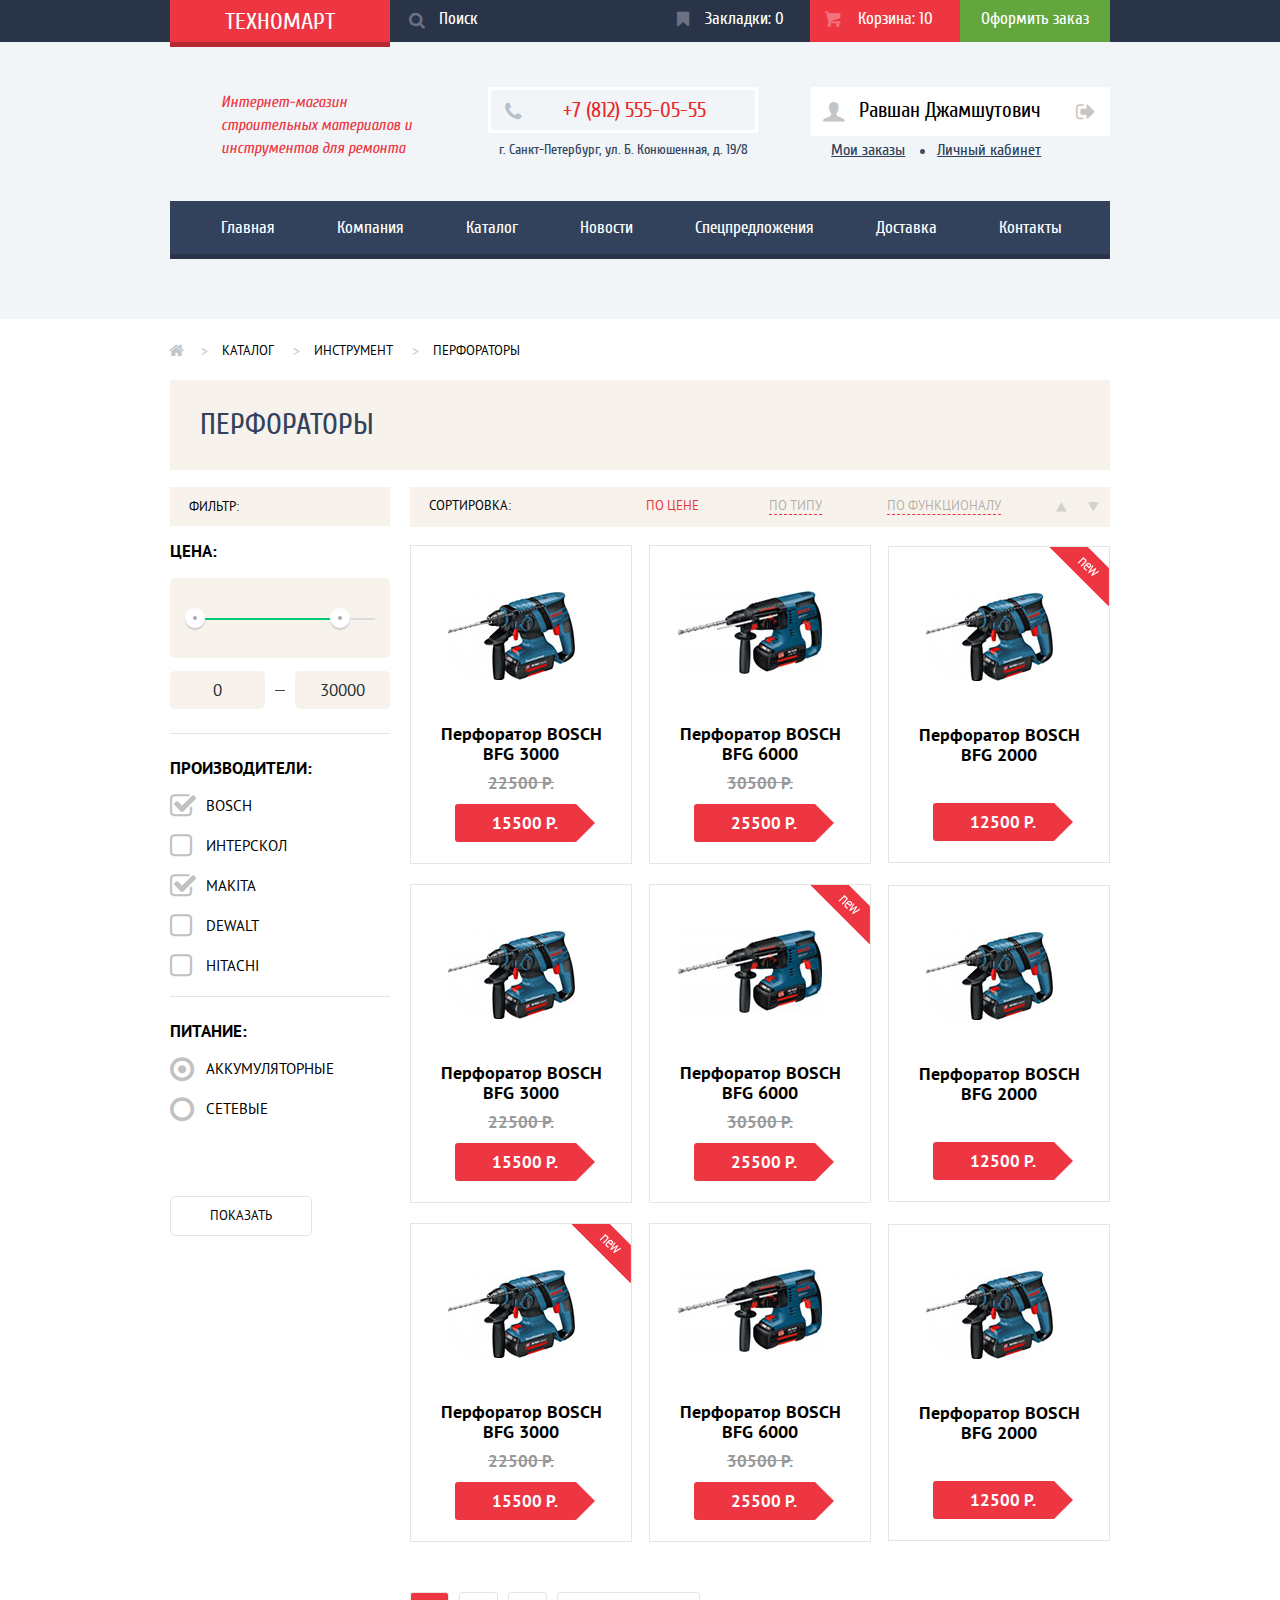
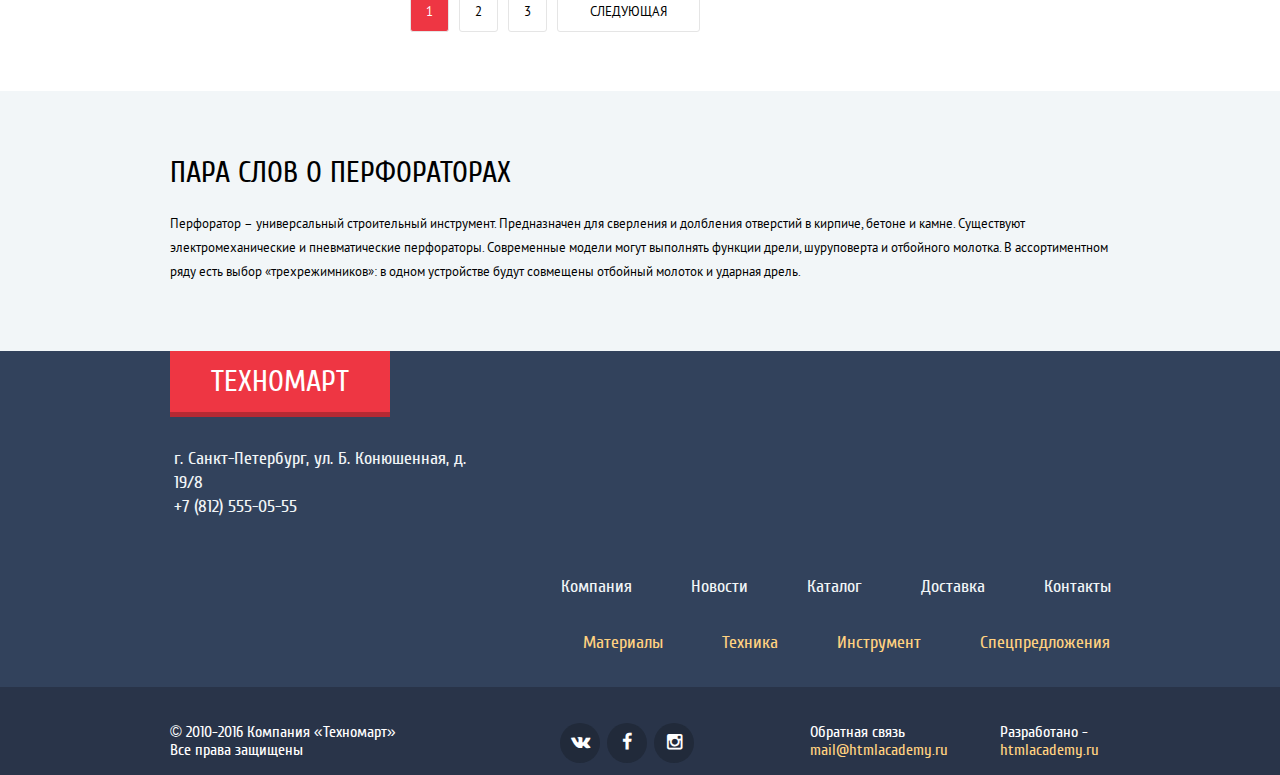
==== commit f0cf5a38: "Добавлены финальные иземения, заменен минимизированный стилевой файл" ====
--- a/catalogue.html
+++ b/catalogue.html
@@ -8,7 +8,7 @@
   <link href="https://fonts.googleapis.com/css?family=Cuprum:400,400italic,700&subset=cyrillic" rel="stylesheet" type="text/css">
   <link href="https://fonts.googleapis.com/css?family=PT+Sans:400,400italic,700,700italic&subset=cyrillic" rel="stylesheet" type="text/css">
   <link rel="stylesheet" href="css/normalize.css">
-  <link rel="stylesheet" href="css/style.css">
+  <link rel="stylesheet" href="css/min-style.css">
 </head>
 
 <body>
@@ -158,7 +158,7 @@
                 <a class="bookmark" href="#">В закладки</a>
               </div>
               <div class="image">
-                <img width="127" height="89" src="img/bfg-3000-trim.jpg" alt="BOSCH BFG 3000">
+                <img width="127" height="89" src="img/bfg-3000-trim-img.jpg" alt="BOSCH BFG 3000">
               </div>
               <p>
                 <a class="item-title" href="#">
@@ -175,7 +175,7 @@
                 <a class="bookmark" href="#">В закладки</a>
               </div>
               <div class="image">
-                <img width="144" height="83" src="img/bfg-6000-trim.jpg" alt="BOSCH BFG 6000">
+                <img width="144" height="83" src="img/bfg-6000-trim-img.jpg" alt="BOSCH BFG 6000">
               </div>
               <p>
                 <a class="item-title" href="#">
@@ -192,7 +192,7 @@
                 <a class="bookmark" href="#">В закладки</a>
               </div>
               <div class="image">
-                <img width="127" height="89" src="img/bfg-2000-trim.jpg" alt="BOSCH BFG 2000">
+                <img width="127" height="89" src="img/bfg-2000-trim-img.jpg" alt="BOSCH BFG 2000">
               </div>
               <p>
                 <a class="item-title" href="#">
@@ -209,7 +209,7 @@
                 <a class="bookmark" href="#">В закладки</a>
               </div>
               <div class="image">
-                <img width="127" height="89" src="img/bfg-3000-trim.jpg" alt="BOSCH BFG 3000">
+                <img width="127" height="89" src="img/bfg-3000-trim-img.jpg" alt="BOSCH BFG 3000">
               </div>
               <p>
                 <a class="item-title" href="#">
@@ -226,7 +226,7 @@
                 <a class="bookmark" href="#">В закладки</a>
               </div>
               <div class="image">
-                <img width="144" height="83" src="img/bfg-6000-trim.jpg" alt="BOSCH BFG 6000">
+                <img width="144" height="83" src="img/bfg-6000-trim-img.jpg" alt="BOSCH BFG 6000">
               </div>
               <p>
                 <a class="item-title" href="#">
@@ -243,7 +243,7 @@
                 <a class="bookmark" href="#">В закладки</a>
               </div>
               <div class="image">
-                <img width="127" height="89" src="img/bfg-2000-trim.jpg" alt="BOSCH BFG 2000">
+                <img width="127" height="89" src="img/bfg-2000-trim-img.jpg" alt="BOSCH BFG 2000">
               </div>
               <p>
                 <a class="item-title" href="#">
@@ -260,7 +260,7 @@
                 <a class="bookmark" href="#">В закладки</a>
               </div>
               <div class="image">
-                <img width="127" height="89" src="img/bfg-3000-trim.jpg" alt="BOSCH BFG 3000">
+                <img width="127" height="89" src="img/bfg-3000-trim-img.jpg" alt="BOSCH BFG 3000">
               </div>
               <p>
                 <a class="item-title" href="#">
@@ -277,7 +277,7 @@
                 <a class="bookmark" href="#">В закладки</a>
               </div>
               <div class="image">
-                <img width="144" height="83" src="img/bfg-6000-trim.jpg" alt="BOSCH BFG 6000">
+                <img width="144" height="83" src="img/bfg-6000-trim-img.jpg" alt="BOSCH BFG 6000">
               </div>
               <p>
                 <a class="item-title" href="#">
@@ -294,7 +294,7 @@
                 <a class="bookmark" href="#">В закладки</a>
               </div>
               <div class="image">
-                <img width="127" height="89" src="img/bfg-2000-trim.jpg" alt="BOSCH BFG 2000">
+                <img width="127" height="89" src="img/bfg-2000-trim-img.jpg" alt="BOSCH BFG 2000">
               </div>
               <p>
                 <a class="item-title" href="#">
@@ -327,14 +327,14 @@
     <div class="container">
       <h2 class="catalogue-info">Пара слов о перфораторах</h2>
       <p>Перфоратор – универсальный строительный инструмент. Предназначен для сверления и долбления отверстий в кирпиче, бетоне и камне. Существуют электромеханические и пневматические перфораторы. Современные модели могут выполнять функции дрели, шуруповерта
-        и отбойного молотка. В ассортиментном ряду есть выбор «трехрежимников": в одном устройстве будут совмещены отбойный молоток и ударная дрель.</p>
+        и отбойного молотка. В ассортиментном ряду есть выбор «трехрежимников»: в одном устройстве будут совмещены отбойный молоток и ударная дрель.</p>
     </div>
   </div>
   <footer class="main-footer catalogue-footer">
     <div class="footer-top">
       <div class="container clearfix">
         <div class="footer-contacts">
-            <a class="logo footer" href="index.html">Техномарт</a>
+          <a class="logo footer" href="index.html">Техномарт</a>
           <p>г. Санкт-Петербург, ул. Б. Конюшенная, д. 19/8
             <br> +7 (812) 555-05-55</p>
         </div>
@@ -361,9 +361,9 @@
     </div>
     <div class="footer-bottom">
       <div class="container clearfix">
-        <p class="footer-copyright">© 2010-2016 Компания "Техномарт"
-            <b> Все права защищены</b>
-          </p>
+        <p class="footer-copyright">© 2010-2016 Компания «Техномарт»
+          <b> Все права защищены</b>
+        </p>
         <div class="footer-social">
           <a href="#" class="social-btn"><i class="icon-vk"></i><b>Вконтакте</b></a>
           <a href="#" class="social-btn"><i class="icon-facebook"></i><b>Фейсбук</b></a>
--- a/css/min-style.css
+++ b/css/min-style.css
@@ -0,0 +1 @@
+@font-face{font-weight:400;font-style:normal;font-family:'symbols-technomart';src:url(../fonts/symbols-technomart.woff) format('woff'),url(../fonts/symbols-technomart.woff2) format('woff2')}@font-face{font-weight:400;font-style:normal;font-family:'Cuprum';src:url(../fonts/web/cuprum.woff) format('woff'),url(../fonts/web/cuprum.woff2) format('woff2')}@font-face{font-weight:400;font-style:italic;font-family:'Cuprum';src:url(../fonts/web/cuprumitalic.woff) format('woff'),url(../fonts/web/cuprumitalic.woff2) format('woff2')}@font-face{font-weight:700;font-style:normal;font-family:'Cuprum';src:url(../fonts/web/cuprumbold.woff) format('woff'),url(../fonts/web/cuprumbold.woff2) format('woff2')}@font-face{font-weight:400;font-style:normal;font-family:'PT Sans';src:url(../fonts/web/ptsans.woff) format('woff'),url(../fonts/web/ptsans.woff2) format('woff2')}@font-face{font-weight:700;font-style:normal;font-family:'PT Sans';src:url(../fonts/web/ptsansbold.woff) format('woff'),url(../fonts/web/ptsansbold.woff2) format('woff2')}[class*=' icon-']::before,[class^=icon-]::before{display:inline-block;vertical-align:middle;width:1em;margin-right:.2em;margin-left:.2em;font-weight:400;line-height:1em;font-family:'symbols-technomart';text-align:center;text-transform:none;text-decoration:inherit;font-style:normal;font-variant:normal;speak:none}.icon-basket::before{content:'\62'}.icon-facebook::before{content:'\66'}.icon-twitter::before{content:'\74'}.icon-vk::before{content:'\76'}.icon-up::before{content:'\2c4'}.icon-down::before{content:'\2c5'}.icon-left-big::before{content:'\2190'}.icon-right-big::before{content:'\2192'}.icon-login::before{content:'\2386'}.icon-logout::before{content:'\241b'}.icon-up-dir::before{content:'\25b2'}.icon-down-dir::before{content:'\25bc'}.icon-circle::before{content:'\25cb'}.icon-circle-dot::before{content:'\25cf'}.icon-star::before{content:'\2605'}.icon-check-off::before{content:'\2610'}.icon-check-on::before{content:'\2611'}.icon-youtube::before{content:'\f39e'}.icon-home::before{content:'🏠'}.icon-user::before{content:'👨'}.icon-instagramm::before{content:'📷'}.icon-bookmark::before{content:'\1f516'}body{margin:0;padding:0;background:#fff;color:#000;font-family:'Cuprum',sans-serif,'Arial';font-size:18px;line-height:18px;font-weight:400}a{text-decoration:none}ul{list-style-type:none}.clearfix::after{content:'';display:table;clear:both}.container{width:940px;margin:0 auto;padding:0 10px}.footer-bottom,.header-top{background:#293449}.footer-top,.main-navigation{background:#32425c}.header-top i::before{font-size:17px;line-height:18px}.header-top,.main-footer{min-width:960px}.logo-wrapper{float:left}.logo{position:relative;display:inline-block;width:220px;padding-top:10px;padding-bottom:10px;background:#ee3643;color:#fff;text-transform:uppercase;text-align:center;vertical-align:middle;cursor:default}.logo[href]{cursor:pointer}.header{font-size:24px;line-height:24px;height:22px;cursor:default}.logo::after{position:absolute;content:'';width:220px;height:5px;background:#b52933;bottom:-5px;left:50%;margin-left:-110px}.header:hover{background:#ca2c37;font-size:24px}.header:focus{background:#ba2732;font-size:24px}.header:hover::after{position:absolute;content:'';width:220px;height:5px;background:#9a212a}.header:focus::after{position:absolute;content:"";width:220px;height:5px;background:#8e1e26}.goods-search{float:left;position:relative;width:260px;height:42px}input[type=search]{box-sizing:border-box;padding-left:49px;width:inherit;height:inherit;padding-top:10px;padding-bottom:15px;background:#293449;font-family:'Cuprum',sans-serif,'Arial';color:#fff;font-size:17px;line-height:18px;border:none;outline:none}.search-form+.icon-search{display:inline}.icon-search::before{content:'🔍';position:absolute;top:12px;left:15px;color:#fff;opacity:.3}.goods-search input[type=search]:hover{background:#212a3a;cursor:pointer}.goods-search input[type=search]:hover+.icon-search::before{color:#fff;opacity:1;cursor:pointer}.goods-search input[type=search]:focus{background:#fff}.goods-search input[type=search]:focus+.icon-search::before{color:#ee3643;opacity:1}input[type=search]::-webkit-input-placeholder{color:#fff;opacity:1}input[type=search]:-moz-placeholder,input[type=search]::-moz-placeholder{color:#fff;opacity:1}input[type=search]:-ms-input-placeholder{color:#fff;opacity:1}.goods-order i::before{color:#fff;opacity:.3}.goods-order .basket-empty{background:#293449;opacity:1}.goods-order .basket-full{background:#ee3643;opacity:1}.goods-order .bookmark{background:#293449;opacity:1}.goods-order .icon-bookmark::before{margin-right:14px;padding-left:11px}.goods-order .icon-basket::before{margin-right:17px;padding-left:11px}.basket-empty:hover i::before,.bookmark:hover i::before{background:#212a3a;opacity:1}.basket-full:hover i::before,.goods-order .basket-full:hover{background:#ca2c37;opacity:1}.basket-empty:focus,.goods-order .bookmark:focus{background:#161d29;opacity:.6}.bookmark:focus i::before{background:#161d29;opacity:.5}.basket-full:focus{background:#ba2732;opacity:.6}.basket-full:focus i::before{background:#ba2732;opacity:.5}.basket-empty:focus i::before{background:#161d29;opacity:.5}.goods-order{float:right;margin:0;padding:0;font-size:0}.goods-order li{display:inline-block;vertical-align:middle;font-size:17px;line-height:18px;width:150px;height:22px}.goods-order a{display:block;width:inherit;height:inherit;padding-top:10px;padding-bottom:10px;color:#fff}.goods-order .make-order{background:#63a63e;text-align:center}.goods-order .make-order:hover{background:#5fbb2d}.goods-order .make-order:focus{background:#518534;opacity:.5}h1{color:#32425c;font-family:'Cuprum',sans-serif,'Arial';font-size:30px;line-height:30px}h1,h2{font-weight:400}.header-middle{background:#f1f5f7;margin:0;padding:0 0 60px}.shop-presentation{float:left;max-width:300px;box-sizing:border-box;padding-left:51px;padding-right:48px;font-style:italic;font-size:16px;line-height:23px;color:#ee3643;margin:33px 18px 0 0}.header-contacts{float:left}.phone{display:inline-block;border:3px solid #fff;text-align:center;margin-top:45px;padding:11px 49px 12px 43px;vertical-align:middle;height:17px;font-size:21px;color:#e9292a}.icon-phone::before{content:'📞';color:#b7bfc8;-webkit-transform:translateX(-36px);-ms-transform:translateX(-36px);transform:translateX(-36px)}.header-contacts p{font-size:14px;line-height:24px;color:#32425c;text-align:center;margin-top:5px}.user-block{float:right;padding:0;margin:45px 0 0;font-size:0;min-width:280px}.user-block a{font-size:21px;line-height:18px;color:#000;background:#fff}.login,.signup{display:inline-block;text-align:center;vertical-align:middle}.login{padding:12px 16px 12px 10px;width:96px;margin-right:10px}.icon-login::before{color:#c5c5c5;font-size:22px;-webkit-transform:translateX(-7px);-ms-transform:translateX(-7px);transform:translateX(-7px)}.signup{padding:14px 25px}.login:hover,.signup:hover{color:#ee3643}.login:focus,.signup:focus{color:rgba(0,0,0,.3)}.login:hover i::before{color:#32425c}.login:focus i::before{color:#c5c5c5;opacity:1}.authorized-user a{display:inline-block;vertical-align:middle;font-size:21px;line-height:18px;color:#000;background:#fff;padding-top:14px;padding-bottom:14px}.authorized-user a:hover{color:#000}.authorized-user a:focus{color:rgba(0,0,0,.3);background:#fff}.username{padding-left:18px;padding-right:40px}.icon-logout::before,.icon-user::before{-webkit-transform:translateX(-10px);-ms-transform:translateX(-10px);transform:translateX(-10px)}.logout:hover i::before,.username:hover i::before{color:#32425c}.logout:focus i::before,.username:focus i::before{color:#c5c5c5;opacity:1}.user-data{position:relative;padding-left:20px;font-size:0;margin:0}.user-data li{margin-top:5px;display:inline-block;vertical-align:middle}.user-data a{font-size:16px;line-height:18px;color:#32425c;background:#f2f6f8;text-decoration:underline}.user-page{margin-left:32px}.user-data a:hover{color:#ee3643}.user-data a:focus{color:rgba(50,66,92,.3)}.user-data i::before{position:absolute;content:'';width:5px;height:5px;border-radius:50%;background:#3f4e66;bottom:10px;margin-left:15px}.authorized-user i::before{color:#c5c5c5}.authorized-user i:hover::before{color:#32425c}.main-navigation{border-bottom:5px solid #293449;padding:0;margin-top:25px}.main-navigation ul{margin:0;font-size:0;padding:0 0 0 30px}.main-navigation li{display:inline-block;vertical-align:middle;font-size:17px;line-height:17px;margin-right:20px}.main-navigation a{display:block;padding:18px 21px;color:#fff}.main-navigation .current-page{cursor:default}.main-navigation a:hover{background:#293449}.main-navigation a:focus{background:#293449;color:#93969c}.btn{display:inline-block;padding-top:10px;padding-bottom:10px;font-size:14px;line-height:18px;text-transform:uppercase;color:#fff;background:#ee3643;border-radius:3px;vertical-align:middle;text-align:center}.goods-promo{padding-top:59px;padding-bottom:49px}.goods-promo .title{margin-left:23px;margin-top:20px;font-size:24px;line-height:30px;color:#fff}.goods-promo article,article .promo{display:inline-block;vertical-align:middle}.goods-promo article{position:relative;width:300px;height:124px}article .promo{min-width:87px;padding:12px 24px;font-size:14px;line-height:18px;text-transform:uppercase;text-align:center;color:#fff;margin-left:23px;margin-top:12px;background:rgba(0,0,0,.1)}article .promo:hover{background:rgba(0,0,0,.2);color:#fff}article .promo:focus{background:rgba(0,0,0,.3);color:#fff}.bucket-img{position:absolute;background:#f6b22d url(../img/sprite.png) no-repeat;background-position:-391px -884px;width:44px;height:65px;bottom:27px;left:212px}.materials{background:#f6b22d}.tools{background:#4aafde}.drill-img{position:absolute;background:#4aafde url(../img/sprite.png) no-repeat;background-position:-216px -884px;width:75px;height:61px;bottom:27px;left:197px}.machinery{background:#cc79d1}.tractor-img{position:absolute;background:#cc79d1 url(../img/sprite.png) no-repeat;background-position:-118px -884px;width:78px;height:62px;bottom:27px;left:190px}.discounts{background:#85d179;margin-top:20px;margin-left:20px}.cart-img{position:absolute;background:#85d179 url(../img/sprite.png) no-repeat;background-position:-311px -963px;width:59px;height:72px;bottom:27px;left:196px}.delivery{background:#f6b22d;margin-top:20px;margin-left:20px}.delivery-img{position:absolute;background:#f6b22d url(../img/sprite.png) no-repeat;background-position:-20px -884px;width:78px;height:63px;bottom:27px;left:190px}.materials,.tools{margin-right:15px}.goods-promo-sliders{position:relative;float:left}.slider{margin-top:20px;width:620px;height:267px}.slider-one{background:#918e8b url(../img/slider-1-image.jpg) no-repeat;background-size:cover}.slider-two{background:#918e8b url(../img/slider-2-image.jpg) no-repeat;background-size:cover}.slide-content{margin-left:27px;padding-top:24px}.slide-title{font-family:'Cuprum',sans-serif,'Arial';font-size:36px;line-height:30px;font-weight:700;text-transform:uppercase;margin-top:0;margin-bottom:2px;color:#fff}.slide-promo{font-family:'PT Sans',sans-serif,'Arial';font-size:18px;line-height:24px;margin-bottom:23px;color:#fff}.slide-content .btn{padding-left:49px;padding-right:45px;min-width:100px}.slider-one .btn{-webkit-transform:translate(-234px,150px);-ms-transform:translate(-234px,150px);transform:translate(-234px,150px)}.slider-two .btn{-webkit-transform:translate(-165px,150px);-ms-transform:translate(-165px,150px);transform:translate(-165px,150px)}.slide-content .btn:hover{background:#ca2c37}.slide-content .btn:focus{background:#ba2732}.slider-controls{position:absolute;left:50%;bottom:33px;width:120px;height:15px;margin-left:-60px;text-align:center}.slider-controls i{display:inline-block;width:6px;height:6px;margin:0 3px;background:#fff;border:2px solid #fff;vertical-align:top;border-radius:50%;cursor:pointer}.slider-controls .active-control{background:#ee3643}.icon-left::before,.icon-right::before{position:absolute;color:#fff;bottom:40%;font-size:45px;cursor:pointer}.icon-left::before{left:2px;content:'\3c'}.icon-right::before{content:'\3e';right:0}.popular-heading{background:#f7f3ec;margin-bottom:23px;padding-left:30px;padding-right:24px}.popular-category{float:left;font-size:30px;line-height:30px;font-weight:400;color:#32425c;text-transform:uppercase;margin:30px 0 0}.popular-link{float:right;min-width:234px;padding:10px;margin-top:25px;margin-bottom:25px}.popular-link:hover{background:#ca2c37}.popular-link:focus{background:#ba2732}.catalogue-wrapper{margin:0;padding:0;font-size:0}.catalogue-item-image{position:relative;display:inline-block;vertical-align:middle;width:220px;height:100%;margin-right:17px;margin-bottom:20px;font-family:'PT Sans',sans-serif,'Arial';font-weight:700;border:1px solid #e5e5e5;transition:.3s ease-in-out}.main-page:nth-child(4n){margin-right:-5px}.flag{position:absolute;top:0;right:0;width:60px;height:59px;overflow:hidden;text-indent:-9999px;display:none}.flag-new{background-image:url(../img/sprite.png);background-position:-311px -884px}.item-title,.item-title span,.new-item{display:block}.catalogue-item-image .image{margin-top:45px;margin-bottom:45px;width:220px;height:88px;text-align:center;vertical-align:middle;margin-left:-10px}.catalog-item-image img{max-width:100%}.item-title{font-size:18px;line-height:20px;text-align:center;vertical-align:middle;color:#000}.discount,.price{vertical-align:middle;font-size:17px;line-height:18px}.discount{text-decoration:line-through;text-align:center;display:block;margin-top:10px;color:#999}.price{position:relative;display:inline-block;padding:10px 20px 10px 37px;margin-top:12px;margin-bottom:21px;margin-left:44px;background:#ee3643;color:#fff;border-radius:3px;cursor:pointer}.catalogue-item-image .price::after{content:'';position:absolute;top:0;right:-36px;width:0;height:0;border:19px solid #fff;border-left-color:#ee3643}.catalogue-item-image:hover{border:1px solid #e5e5e5;box-shadow:0 10px 25px 0 rgba(41,52,73,.5)}.popular-producers{margin-bottom:65px}.producers-list{padding:0;margin:0;font-size:0}.company-card{display:inline-block;width:218px;height:144px;margin-bottom:18px;margin-right:20px;text-align:center;vertical-align:middle;border:1px solid #e5e5e5;transition:.2s ease-in-out}.company-card:nth-child(4n){margin-right:-5px}.company-card::before{content:'';display:inline-block;vertical-align:middle;height:100%}.company-card:hover{box-shadow:0 10px 25px 0 rgba(41,52,73,.5)}.company-card a:focus{box-shadow:0 4px 10px 0 rgba(41,52,73,.5);opacity:.5}.company-card img{background:#bfc2c9;display:inline-block;vertical-align:middle}.services-promo{background:#f2f6f8;padding-top:68px}.services-title{padding:0;margin:0 0 28px;font-size:30px;line-height:24px;text-transform:uppercase}.services-promo p{width:400px;font-family:'PT Sans',sans-serif,'Arial';font-weight:400;font-size:13px;line-height:24px}.left-tabs-column{width:240px;float:left}.right-sliders-column{float:left;margin-left:80px;width:620px}.services-promo-sliders{margin-top:71px}.tab-controls{position:relative;margin:0;padding:0}.tab-controls a{display:block;width:218px;height:100%;padding-left:22px;padding-top:14px;padding-bottom:14px;font-size:21px;line-height:30px;font-weight:700;background:#293449;color:#fff;outline:none;border:none;border-bottom:1px solid #293449;border-top:1px solid #405069}.active-tab a,.tab-controls a:hover{color:#293449;background:#fff;border:transparent}.tab-controls a:hover{cursor:pointer}.tab-controls a:focus{background:#fff;border:transparent;color:#32425c;cursor:pointer}.tab-controls::after{content:'';position:absolute;background-image:url(../img/sprite.png);background-position:-275px -965px;width:10px;height:272px;-webkit-transform:translate(230px,-230px);-ms-transform:translate(230px,-230px);transform:translate(230px,-230px)}.sliders-column-content{position:relative;height:283px}.services-slider-description{position:relative;z-index:100;font-family:'PT Sans',sans-serif,'Arial';font-weight:400;font-size:13px;line-height:24px;margin-top:2px}.services-slider-one::after{content:'';position:absolute;background:url(../img/sprite.png);background-position:-20px 0;width:446px;height:261px;left:175px;top:22px;z-index:10}.services-slider-three::after,.services-slider-two::after{content:'';position:absolute;background-image:url(../img/sprite.png);background-position:-20px -581px;width:368px;height:283px;left:255px;top:0;z-index:10}.services-slider-three::after{background-position:-20px -281px;width:443px;height:272px;left:204px;top:6px}.services-slider-title{font-family:'Cuprum',sans-serif,'Arial';font-size:36px;line-height:24px;color:#32425c;font-weight:400;text-transform:uppercase}.services-slider-one p{width:280px}.services-slider-two .services-slider-description{width:380px}.services-slider-three .services-slider-description{width:285px}.sliders-column-content p{margin-top:25px}.services-slider-description b{display:block;font-weight:400}.request{margin-top:13px;display:inline-block;vertical-align:middle;padding:10px;width:176px;font-size:14px}.request:hover{background:#ca2c37}.request:focus{background:#ba2732}.company-details{padding-top:80px;padding-bottom:87px}.promo-content-column{float:left;width:540px}.address-column{float:right}.address-column h2,.promo-content-column h2{margin:0 0 30px;padding:0;font-size:30px;line-height:24px;text-transform:uppercase}.address-column p,.promo-content-column p{font-family:'PT Sans',sans-serif,'Arial';font-weight:400;font-size:13px;line-height:24px}.promo-content-column .promo-partners{margin:24px 0 0}.promo-partners+p{margin:0}.address-column .address-heading{width:180px}.promo-content-column .partners{font-family:'Cuprum',sans-serif,'Arial';font-weight:400;font-size:18px;line-height:20px;padding:0;margin:20px 0 0}.partners li{padding-bottom:20px;padding-left:35px;position:relative}.partners li:last-child{padding-bottom:0}.partners li::before{position:absolute;top:0;left:0;content:'';width:25px;height:2px;background:#fb565a;-webkit-transform:translateY(8px);-ms-transform:translateY(8px);transform:translateY(8px)}.promo-content-column .btn{margin-top:35px;padding-left:40px;padding-right:40px}.address-column .btn-contact-us{display:inline-block;vertical-align:middle;text-align:center;margin-top:35px;padding:10px 60px 10px 65px;font-size:14px;line-height:18px;text-transform:uppercase;color:#fff;background:#ee3643;border-radius:5px}.btn-contact-us:hover,.company-details .btn:hover{background:#ca2c37}.btn-contact-us:focus,.company-details .btn:focus{background:#ba2732}.address-column p{margin-bottom:30px}.breadcrumbs{font-size:0;padding:0;margin:3px 0 0;position:relative}.breadcrumbs li{display:inline-block;vertical-align:bottom}.breadcrumbs a[href]::after{position:absolute;content:'\3e';color:#c1c6ce;font-size:14px;margin-left:19px}.breadcrumbs a{display:block;font-size:13px;font-weight:400;line-height:18px;padding-top:20px;padding-bottom:20px;padding-right:40px;color:#000}.icon-home::before{color:#c1c6ce;font-size:16px;-webkit-transform:translateY(-5px,-2px);-ms-transform:translateY(-5px,-2px);transform:translate(-5px,-2px);margin-right:-7px}.catalogue-title{margin:0 0 17px}.catalogue-title,.modal-title{background:#f7f3ec;font-family:'Cuprum',sans-serif,'Arial';font-size:30px;line-height:30px;color:#32425c;text-transform:uppercase;padding-top:30px;padding-bottom:30px;padding-left:30px}.catalogue-content-left{float:left;width:220px}.catalogue-content-right{float:right;width:700px}.catalogue-filter{width:220px}.price-category,.range-category{display:block;font-family:'PT Sans',sans-serif,'Arial';text-transform:uppercase}.range-category{padding-left:19px;padding-top:11px;background:#f7f3ec;margin-bottom:10px;padding-bottom:10px;font-size:13px;line-height:18px;font-weight:400}.price-category{padding-bottom:12px;font-size:17px;line-height:30px;font-weight:700}.price-filter{max-width:220px}.range-controls{position:relative;height:20px;background:#f7f3ec;margin-bottom:13px;padding:30px 15px;border-radius:5px;overflow:hidden}.range-controls .scale{margin-top:10px;height:2px;background:#d7dcde}.range-controls .bar{height:2px;background:#00ca74}.range-controls .toggle{position:absolute;top:30px;left:0;width:4px;height:4px;border:8px solid #fff;background:#ababab;cursor:pointer;border-radius:50%;box-shadow:0 2px 1px 0 #cfcfcf}.range-controls .min-toggle{left:15px}.range-controls .max-toggle{left:160px}.price-controls{position:relative;white-space:nowrap}.price-controls input{width:75px;padding:10px;border:none;background:#f7f3ec;font-size:17px;line-height:18px;font-family:'PT Sans',sans-serif,'Arial';font-weight:400;text-align:center;color:#283136;border-radius:5px}.price-controls .min-price{margin-right:25px}.price-controls i::before{position:absolute;content:'';left:105px;top:19px;height:1px;width:10px;background:#444}.producers{margin-top:24px;border-top:1px solid #e5e5e5;border-bottom:1px solid #e5e5e5}fieldset{border:none;margin:0;padding:0}.breadcrumbs a,.catalogue-filter label,legend{font-family:'PT Sans',sans-serif,'Arial';text-transform:uppercase}legend{padding-top:19px;padding-bottom:13px;font-size:17px;line-height:30px;font-weight:700}.catalogue-filter label{display:block;cursor:pointer;padding-bottom:20px;width:220px;font-size:15px;line-height:20px;font-weight:400}.no-discount .discount,input[type=checkbox],input[type=radio]{display:none}input[type=radio]+label::before{content:'\25cb';font-family:'symbols-technomart';display:inline-block;vertical-align:top;font-size:28px;font-weight:400;margin-right:12px;color:#c1c1c1}input[type=radio]+label:hover::before{color:#b5b5b5}input[type=radio]:disabled+label::before{color:#e9e9e9}input[type=checkbox]:checked:disabled+label::before,input[type=radio]:checked:disabled+label::before{color:#e9e9e9}input[type=radio]:checked+label::before{content:'\25cf';font-family:'symbols-technomart'}input[type=checkbox]+label::before{content:'\2610';display:inline-block;vertical-align:top;font-family:'symbols-technomart';font-size:28px;width:28px;margin-right:8px;color:#c1c1c1}input[type=checkbox]:checked+label::before{content:'\2611';font-family:'symbols-technomart'}input[type=checkbox]+label:hover::before{color:#b5b5b5}input[type=checkbox]:disabled+label::before{color:#e9e9e9}.supply-btn{display:inline-block;vertical-align:middle;padding:10px 39px;margin-top:57px;background:#fff;border:1px solid #e5e5e5;border-radius:5px;font-family:'PT Sans',sans-serif,'Arial';font-size:13px;line-height:18px;text-transform:uppercase;font-weight:400}.supply-btn[type=submit]:hover{border:1px solid #bdc6ca}.supply-btn[type=submit]:focus{outline:none;opacity:1;border:1px solid #ee3643}.sorting{padding-top:10px;padding-bottom:7px}.sorting-title{float:left;width:110px}.sorting-category{float:right;max-width:560px;margin:0;padding:0;font-size:0}.sorting-category li{display:inline-block;vertical-align:top}.sorting-category a:not(.sorting-controls){font-family:'PT Sans',sans-serif,'Arial';font-size:13px;line-height:18px;font-weight:400;vertical-align:top;color:rgba(0,0,0,.3);border-bottom:1px dashed #ee3643}.sorting-category .sorting-active a{color:#ee3643;border:none}.sorting-category a:hover:not(.sorting-controls){color:#000;border-bottom:1px solid #ee3643}.sorting-category a:active:not(.sorting-controls){color:#f06870;border-bottom:none}.icon-down-dir::before,.icon-up-dir::before{color:#d4d1cb;font-size:23px;border-bottom:none;-webkit-transform:translateY(-2px);-ms-transform:translateY(-2px);transform:translateY(-2px)}.icon-down-dir:hover::before,.icon-up-dir:hover::before{color:#000}.icon-down-dir:active::before,.icon-up-dir:active::before{color:#f06870}.sorting-category li:first-child{margin-right:70px}.sorting-category li:nth-child(2){margin-right:65px}.sorting-category li:nth-child(3){margin-right:45px}.catalogue-range{margin-top:18px;width:700px}.no-discount .price{margin-top:38px}.inner-page:nth-child(3n){margin-right:-5px}.actions{margin-top:45px;margin-bottom:51px;width:220px;height:80px}.actions,.catalogue-item-image:hover .image{display:none}.catalogue-item-image:hover .actions,.write-us label+input,.write-us label+textarea{display:block}.actions a{display:inline-block;margin-left:42px;font-family:'Cuprum',sans-serif,'Arial';font-size:14px;line-height:18px;text-transform:uppercase;text-align:center;vertical-align:middle;border-radius:5px}.actions .buy{width:140px;margin-bottom:8px;border-bottom:3px solid #367315;padding-bottom:10px;padding-top:13px;color:#fff;background:#63a63e}.actions .buy:hover{background:#5fbb2d}.actions .buy:focus{background:#518534}.buy .icon-basket::before{font-size:17px;line-height:18px;margin-left:-20px;-webkit-transform:translateX(-14px);-ms-transform:translateX(-14px);transform:translateX(-14px);opacity:.3}.buy:hover i:before{opacity:1}.actions .bookmark{width:134px;padding-bottom:10px;padding-top:10px;border:3px solid #63a63e;color:#32425c;background:#fff}.actions .bookmark:hover{border:3px solid #32425c}.actions .bookmark:focus{border:3px solid #c1c6ce;color:#d0d2d6}.paginator{margin-right:0;padding:0;margin-top:30px;margin-bottom:59px}.paginator li{display:inline-block;text-align:center;vertical-align:middle}.paginator a{display:block;font-family:'PT Sans',sans-serif,'Arial';font-size:13px;line-height:18px;color:#000;margin-right:5px;border:1px solid #e5e5e5;border-radius:3px}.paginator a:hover{border:1px solid #bdc6ca}.paginator a:focus{border:1px solid #ee3643}.page{padding:10px 15px}.next{padding:10px 32px;text-transform:uppercase}.paginator .current{background:#ee3643;color:#fff;cursor:default}.goods-description{background:#f2f6f8;padding-top:45px;padding-bottom:54px}.catalogue-info{font-family:'Cuprum',sans-serif,'Arial';font-size:30px;line-height:24px;text-transform:uppercase;padding:0;margin-bottom:27px}.goods-description p{font-family:'PT Sans',sans-serif,'Arial';font-size:13px;line-height:24px;text-transform:none}.catalogue-footer{margin-top:0}.footer-top{padding-bottom:32px}.footer-contacts{float:left;width:328px;margin-right:47px}.footer{padding-top:16px;padding-bottom:15px;width:220px;font-size:30px;line-height:30px;text-align:center;color:#fff}.footer-contacts p,.site-navigation li{font-size:18px;line-height:24px;color:#f1f5f7}.footer-contacts p{margin-top:35px;padding-left:4px}.footer-navigation{float:right}.site-navigation ul{font-size:0;margin:38px 0 0;padding-left:17px}.site-navigation li{display:inline-block;vertical-align:middle;margin-right:59px}.goods-navigation li:last-child,.site-navigation li:last-child{margin-right:-5px}.site-navigation a{color:#f1f5f7}.site-navigation a:hover{text-decoration:underline}.site-navigation a:focus{color:#77808f}.goods-navigation ul{font-size:0;padding-left:39px;margin:32px 0 0;padding-right:5px}.goods-navigation li{display:inline-block;vertical-align:middle;font-size:18px;line-height:24px;margin-right:59px}.footer-developers a,.footer-feedback a,.goods-navigation a{color:#ffd180}.goods-navigation a:hover{text-decoration:underline}.goods-navigation a:focus{color:#a6906e}.footer-bottom{font-size:16px;line-height:18px;padding-top:20px}.footer-copyright{float:left;font-size:16px;width:240px;color:#fff}.footer-copyright b{font-weight:400}.footer-social{float:left;margin-left:150px;margin-top:16px}.social-btn{margin-right:3px;width:40px;height:40px;border-radius:50%;display:inline-block;vertical-align:bottom;text-align:center;font-size:0;background:#212a3a}.social-btn i::before{color:#fff;font-size:18px;margin-top:10px}.social-btn b{display:none}.social-btn:hover{background:#ee3643}.footer-feedback{float:left;width:150px;color:#fff;margin-left:113px;margin-right:37px}.footer-developers{float:right;width:110px;color:#fff}.footer-developers a:hover,.footer-feedback a:hover{text-decoration:underline}.footer-developers a:focus,.footer-feedback a:focus{color:#ee3643}.modal-content-contact{position:fixed;width:620px;padding-top:50px;background:#fff;border-top:8px solid #ee3643;box-shadow:0 20px 40px 0 rgba(0,1,1,.75);top:50%;left:50%;z-index:200;margin-left:-310px;margin-top:-250px}.modal-content-close{border:0;outline:0;font-size:0;cursor:pointer;background:url(../img/sprite.png);background-position:-408px -603px;width:21px;height:21px;-webkit-transform:translate(590px,-50px);-ms-transform:translate(590px,-50px);transform:translate(590px,-50px)}.modal-form-wrapper{padding-left:80px;padding-right:80px}.email[type=email],.name[type=text]{box-sizing:border-box;width:222px;padding:10px 15px;outline:0;border:2px solid #d7dcde;margin-top:12px;font-family:'PT Sans',sans-serif,'Arial';font-size:13px;line-height:18px;color:#999;border-radius:5px}.write-us input:focus,.write-us textarea:focus{border-color:#bdc6ca}.write-us textarea{box-sizing:border-box;width:460px;outline:0;padding:10px 15px;border:2px solid #d7dcde;margin-top:12px;font-family:'PT Sans',sans-serif,'Arial';font-size:13px;line-height:18px;color:#999;border-radius:3px}.left-form-column{float:left;margin-bottom:30px}.right-form-column{float:right;margin-bottom:30px}.modal-content-button{padding-top:40px;padding-bottom:40px;margin-top:40px;background:#f1f1f1}.modal-content-button .btn{width:100%;border:0;outline:0;cursor:pointer}.modal-content-button .btn:hover{background:#ca2c37}.add-basket-actions .modal-make-order:focus,.modal-content-button .btn:focus{background:#ba2732}.write-us b{font-weight:400}.modal-content-order{position:fixed;width:620px;padding-top:50px;background:#fff;border-top:8px solid #ee3643;box-shadow:0 20px 40px 0 rgba(0,1,1,.75);top:50%;left:50%;z-index:200;margin-top:-250px;margin-left:-310px}.inner-content-page{position:static;margin:50px auto 60px}.modal-title{margin:30px 0 17px}.modal-content-order .icon-add{width:65px;height:65px;border-radius:50%;background:#63a63e;display:inline-block;vertical-align:middle}.modal-content-order h2{font-size:30px;line-height:18px;font-weight:400;display:inline-block;vertical-align:middle;margin:0 auto 0 35px}.icon-add::before{content:'';background:url(../img/sprite.png);background-position:-215px -964px;width:39px;height:30px;text-align:center;-webkit-transform:translate(10px,15px);-ms-transform:translate(10px,15px);transform:translate(10px,15px)}.add-basket-actions{margin-top:50px;padding-top:40px;padding-bottom:40px;background:#f1f1f1}.add-basket-actions a{display:inline-block;vertical-align:middle;width:220px}.add-basket-actions .purchase{background:#fff;color:#000;margin-left:15px}.add-basket-actions .purchase:hover{color:#f8c0c2;background:#fff}.add-basket-actions .purchase:focus{color:#c5c5c5;background:#fff}.modal-content-map{position:fixed;width:600px;height:450px;top:50%;left:50%;margin-top:-250px;margin-left:-300px;box-shadow:0 10px 16px 8px rgba(35,31,32,.5);z-index:200}.modal-content-map .modal-content-close{-webkit-transform:translate(610px,-450px);-ms-transform:translate(610px,-450px);transform:translate(610px,-450px)}.modal-overlay{position:fixed;top:0;left:0;z-index:150;width:100%;height:100%;background:rgba(0,0,0,.3)}
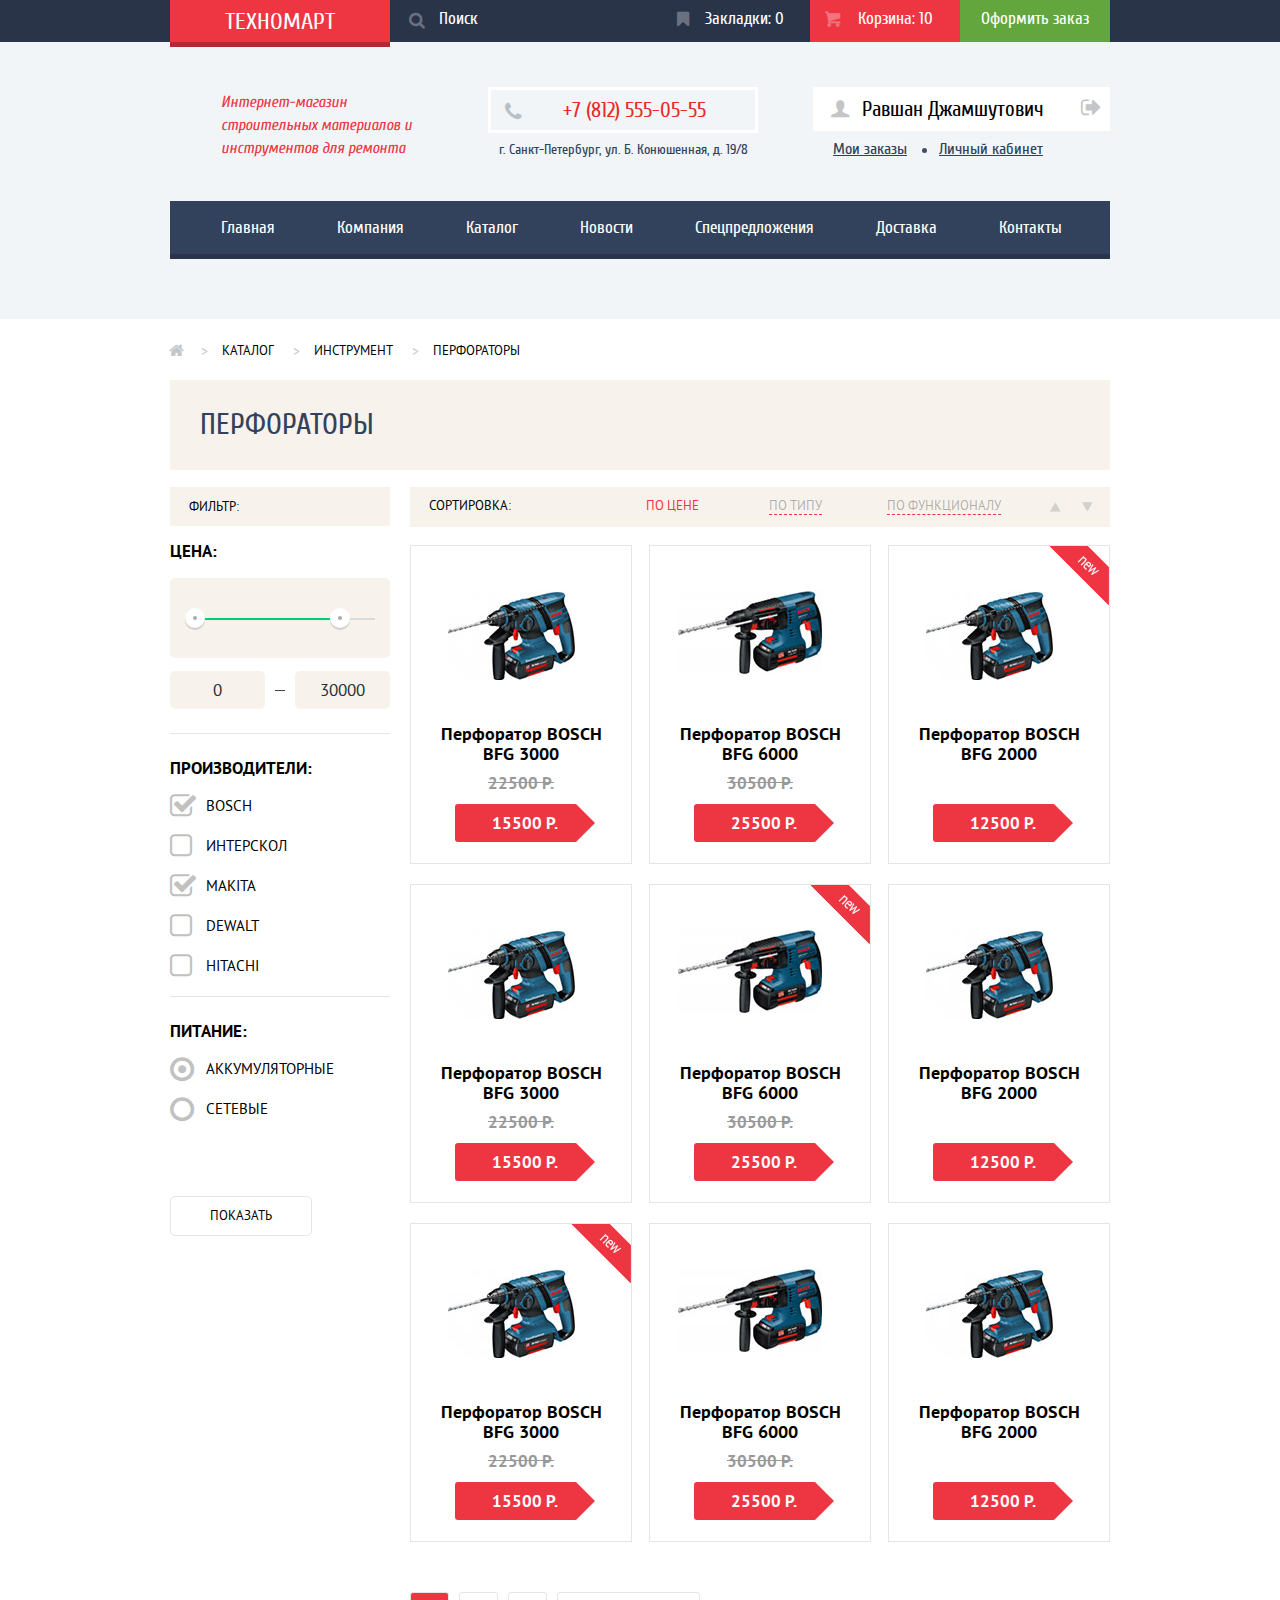
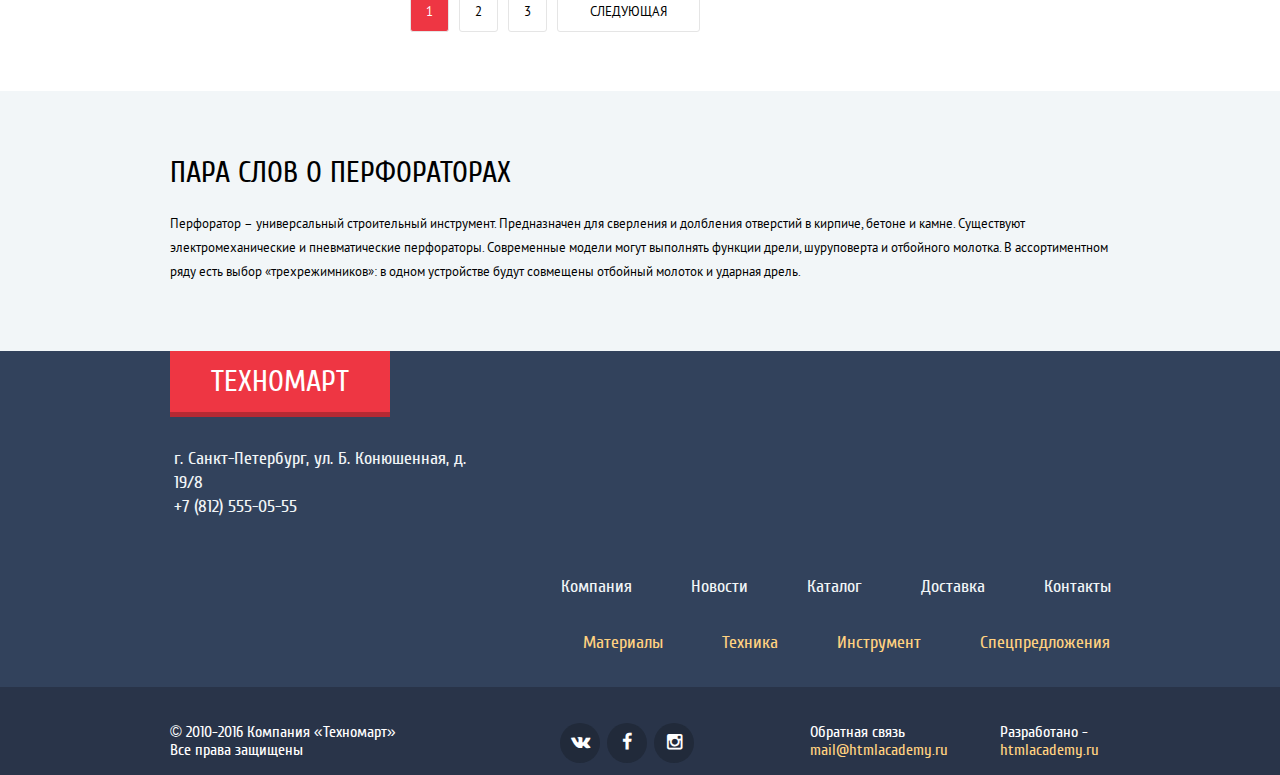
==== commit 8e68b42b: "Исправила найденные ошибки" ====
--- a/catalogue.html
+++ b/catalogue.html
@@ -18,11 +18,11 @@
         <div class="logo-wrapper">
           <a class="logo header" href="index.html">Техномарт</a>
         </div>
-        <div class="goods-search">
+        <form class="goods-search">
           <input class="search-form" type="search" id="search" name="search" placeholder="Поиск">
           <i class="icon-search"></i>
           <label for="search"></label>
-        </div>
+        </form>
         <ul class="goods-order">
           <li>
             <a class="bookmark" href="#"><i class="icon-bookmark"></i>Закладки: 0</a>
--- a/css/min-style.css
+++ b/css/min-style.css
@@ -1 +1 @@
-@font-face{font-weight:400;font-style:normal;font-family:'symbols-technomart';src:url(../fonts/symbols-technomart.woff) format('woff'),url(../fonts/symbols-technomart.woff2) format('woff2')}@font-face{font-weight:400;font-style:normal;font-family:'Cuprum';src:url(../fonts/web/cuprum.woff) format('woff'),url(../fonts/web/cuprum.woff2) format('woff2')}@font-face{font-weight:400;font-style:italic;font-family:'Cuprum';src:url(../fonts/web/cuprumitalic.woff) format('woff'),url(../fonts/web/cuprumitalic.woff2) format('woff2')}@font-face{font-weight:700;font-style:normal;font-family:'Cuprum';src:url(../fonts/web/cuprumbold.woff) format('woff'),url(../fonts/web/cuprumbold.woff2) format('woff2')}@font-face{font-weight:400;font-style:normal;font-family:'PT Sans';src:url(../fonts/web/ptsans.woff) format('woff'),url(../fonts/web/ptsans.woff2) format('woff2')}@font-face{font-weight:700;font-style:normal;font-family:'PT Sans';src:url(../fonts/web/ptsansbold.woff) format('woff'),url(../fonts/web/ptsansbold.woff2) format('woff2')}[class*=' icon-']::before,[class^=icon-]::before{display:inline-block;vertical-align:middle;width:1em;margin-right:.2em;margin-left:.2em;font-weight:400;line-height:1em;font-family:'symbols-technomart';text-align:center;text-transform:none;text-decoration:inherit;font-style:normal;font-variant:normal;speak:none}.icon-basket::before{content:'\62'}.icon-facebook::before{content:'\66'}.icon-twitter::before{content:'\74'}.icon-vk::before{content:'\76'}.icon-up::before{content:'\2c4'}.icon-down::before{content:'\2c5'}.icon-left-big::before{content:'\2190'}.icon-right-big::before{content:'\2192'}.icon-login::before{content:'\2386'}.icon-logout::before{content:'\241b'}.icon-up-dir::before{content:'\25b2'}.icon-down-dir::before{content:'\25bc'}.icon-circle::before{content:'\25cb'}.icon-circle-dot::before{content:'\25cf'}.icon-star::before{content:'\2605'}.icon-check-off::before{content:'\2610'}.icon-check-on::before{content:'\2611'}.icon-youtube::before{content:'\f39e'}.icon-home::before{content:'🏠'}.icon-user::before{content:'👨'}.icon-instagramm::before{content:'📷'}.icon-bookmark::before{content:'\1f516'}body{margin:0;padding:0;background:#fff;color:#000;font-family:'Cuprum',sans-serif,'Arial';font-size:18px;line-height:18px;font-weight:400}a{text-decoration:none}ul{list-style-type:none}.clearfix::after{content:'';display:table;clear:both}.container{width:940px;margin:0 auto;padding:0 10px}.footer-bottom,.header-top{background:#293449}.footer-top,.main-navigation{background:#32425c}.header-top i::before{font-size:17px;line-height:18px}.header-top,.main-footer{min-width:960px}.logo-wrapper{float:left}.logo{position:relative;display:inline-block;width:220px;padding-top:10px;padding-bottom:10px;background:#ee3643;color:#fff;text-transform:uppercase;text-align:center;vertical-align:middle;cursor:default}.logo[href]{cursor:pointer}.header{font-size:24px;line-height:24px;height:22px;cursor:default}.logo::after{position:absolute;content:'';width:220px;height:5px;background:#b52933;bottom:-5px;left:50%;margin-left:-110px}.header:hover{background:#ca2c37;font-size:24px}.header:focus{background:#ba2732;font-size:24px}.header:hover::after{position:absolute;content:'';width:220px;height:5px;background:#9a212a}.header:focus::after{position:absolute;content:"";width:220px;height:5px;background:#8e1e26}.goods-search{float:left;position:relative;width:260px;height:42px}input[type=search]{box-sizing:border-box;padding-left:49px;width:inherit;height:inherit;padding-top:10px;padding-bottom:15px;background:#293449;font-family:'Cuprum',sans-serif,'Arial';color:#fff;font-size:17px;line-height:18px;border:none;outline:none}.search-form+.icon-search{display:inline}.icon-search::before{content:'🔍';position:absolute;top:12px;left:15px;color:#fff;opacity:.3}.goods-search input[type=search]:hover{background:#212a3a;cursor:pointer}.goods-search input[type=search]:hover+.icon-search::before{color:#fff;opacity:1;cursor:pointer}.goods-search input[type=search]:focus{background:#fff}.goods-search input[type=search]:focus+.icon-search::before{color:#ee3643;opacity:1}input[type=search]::-webkit-input-placeholder{color:#fff;opacity:1}input[type=search]:-moz-placeholder,input[type=search]::-moz-placeholder{color:#fff;opacity:1}input[type=search]:-ms-input-placeholder{color:#fff;opacity:1}.goods-order i::before{color:#fff;opacity:.3}.goods-order .basket-empty{background:#293449;opacity:1}.goods-order .basket-full{background:#ee3643;opacity:1}.goods-order .bookmark{background:#293449;opacity:1}.goods-order .icon-bookmark::before{margin-right:14px;padding-left:11px}.goods-order .icon-basket::before{margin-right:17px;padding-left:11px}.basket-empty:hover i::before,.bookmark:hover i::before{background:#212a3a;opacity:1}.basket-full:hover i::before,.goods-order .basket-full:hover{background:#ca2c37;opacity:1}.basket-empty:focus,.goods-order .bookmark:focus{background:#161d29;opacity:.6}.bookmark:focus i::before{background:#161d29;opacity:.5}.basket-full:focus{background:#ba2732;opacity:.6}.basket-full:focus i::before{background:#ba2732;opacity:.5}.basket-empty:focus i::before{background:#161d29;opacity:.5}.goods-order{float:right;margin:0;padding:0;font-size:0}.goods-order li{display:inline-block;vertical-align:middle;font-size:17px;line-height:18px;width:150px;height:22px}.goods-order a{display:block;width:inherit;height:inherit;padding-top:10px;padding-bottom:10px;color:#fff}.goods-order .make-order{background:#63a63e;text-align:center}.goods-order .make-order:hover{background:#5fbb2d}.goods-order .make-order:focus{background:#518534;opacity:.5}h1{color:#32425c;font-family:'Cuprum',sans-serif,'Arial';font-size:30px;line-height:30px}h1,h2{font-weight:400}.header-middle{background:#f1f5f7;margin:0;padding:0 0 60px}.shop-presentation{float:left;max-width:300px;box-sizing:border-box;padding-left:51px;padding-right:48px;font-style:italic;font-size:16px;line-height:23px;color:#ee3643;margin:33px 18px 0 0}.header-contacts{float:left}.phone{display:inline-block;border:3px solid #fff;text-align:center;margin-top:45px;padding:11px 49px 12px 43px;vertical-align:middle;height:17px;font-size:21px;color:#e9292a}.icon-phone::before{content:'📞';color:#b7bfc8;-webkit-transform:translateX(-36px);-ms-transform:translateX(-36px);transform:translateX(-36px)}.header-contacts p{font-size:14px;line-height:24px;color:#32425c;text-align:center;margin-top:5px}.user-block{float:right;padding:0;margin:45px 0 0;font-size:0;min-width:280px}.user-block a{font-size:21px;line-height:18px;color:#000;background:#fff}.login,.signup{display:inline-block;text-align:center;vertical-align:middle}.login{padding:12px 16px 12px 10px;width:96px;margin-right:10px}.icon-login::before{color:#c5c5c5;font-size:22px;-webkit-transform:translateX(-7px);-ms-transform:translateX(-7px);transform:translateX(-7px)}.signup{padding:14px 25px}.login:hover,.signup:hover{color:#ee3643}.login:focus,.signup:focus{color:rgba(0,0,0,.3)}.login:hover i::before{color:#32425c}.login:focus i::before{color:#c5c5c5;opacity:1}.authorized-user a{display:inline-block;vertical-align:middle;font-size:21px;line-height:18px;color:#000;background:#fff;padding-top:14px;padding-bottom:14px}.authorized-user a:hover{color:#000}.authorized-user a:focus{color:rgba(0,0,0,.3);background:#fff}.username{padding-left:18px;padding-right:40px}.icon-logout::before,.icon-user::before{-webkit-transform:translateX(-10px);-ms-transform:translateX(-10px);transform:translateX(-10px)}.logout:hover i::before,.username:hover i::before{color:#32425c}.logout:focus i::before,.username:focus i::before{color:#c5c5c5;opacity:1}.user-data{position:relative;padding-left:20px;font-size:0;margin:0}.user-data li{margin-top:5px;display:inline-block;vertical-align:middle}.user-data a{font-size:16px;line-height:18px;color:#32425c;background:#f2f6f8;text-decoration:underline}.user-page{margin-left:32px}.user-data a:hover{color:#ee3643}.user-data a:focus{color:rgba(50,66,92,.3)}.user-data i::before{position:absolute;content:'';width:5px;height:5px;border-radius:50%;background:#3f4e66;bottom:10px;margin-left:15px}.authorized-user i::before{color:#c5c5c5}.authorized-user i:hover::before{color:#32425c}.main-navigation{border-bottom:5px solid #293449;padding:0;margin-top:25px}.main-navigation ul{margin:0;font-size:0;padding:0 0 0 30px}.main-navigation li{display:inline-block;vertical-align:middle;font-size:17px;line-height:17px;margin-right:20px}.main-navigation a{display:block;padding:18px 21px;color:#fff}.main-navigation .current-page{cursor:default}.main-navigation a:hover{background:#293449}.main-navigation a:focus{background:#293449;color:#93969c}.btn{display:inline-block;padding-top:10px;padding-bottom:10px;font-size:14px;line-height:18px;text-transform:uppercase;color:#fff;background:#ee3643;border-radius:3px;vertical-align:middle;text-align:center}.goods-promo{padding-top:59px;padding-bottom:49px}.goods-promo .title{margin-left:23px;margin-top:20px;font-size:24px;line-height:30px;color:#fff}.goods-promo article,article .promo{display:inline-block;vertical-align:middle}.goods-promo article{position:relative;width:300px;height:124px}article .promo{min-width:87px;padding:12px 24px;font-size:14px;line-height:18px;text-transform:uppercase;text-align:center;color:#fff;margin-left:23px;margin-top:12px;background:rgba(0,0,0,.1)}article .promo:hover{background:rgba(0,0,0,.2);color:#fff}article .promo:focus{background:rgba(0,0,0,.3);color:#fff}.bucket-img{position:absolute;background:#f6b22d url(../img/sprite.png) no-repeat;background-position:-391px -884px;width:44px;height:65px;bottom:27px;left:212px}.materials{background:#f6b22d}.tools{background:#4aafde}.drill-img{position:absolute;background:#4aafde url(../img/sprite.png) no-repeat;background-position:-216px -884px;width:75px;height:61px;bottom:27px;left:197px}.machinery{background:#cc79d1}.tractor-img{position:absolute;background:#cc79d1 url(../img/sprite.png) no-repeat;background-position:-118px -884px;width:78px;height:62px;bottom:27px;left:190px}.discounts{background:#85d179;margin-top:20px;margin-left:20px}.cart-img{position:absolute;background:#85d179 url(../img/sprite.png) no-repeat;background-position:-311px -963px;width:59px;height:72px;bottom:27px;left:196px}.delivery{background:#f6b22d;margin-top:20px;margin-left:20px}.delivery-img{position:absolute;background:#f6b22d url(../img/sprite.png) no-repeat;background-position:-20px -884px;width:78px;height:63px;bottom:27px;left:190px}.materials,.tools{margin-right:15px}.goods-promo-sliders{position:relative;float:left}.slider{margin-top:20px;width:620px;height:267px}.slider-one{background:#918e8b url(../img/slider-1-image.jpg) no-repeat;background-size:cover}.slider-two{background:#918e8b url(../img/slider-2-image.jpg) no-repeat;background-size:cover}.slide-content{margin-left:27px;padding-top:24px}.slide-title{font-family:'Cuprum',sans-serif,'Arial';font-size:36px;line-height:30px;font-weight:700;text-transform:uppercase;margin-top:0;margin-bottom:2px;color:#fff}.slide-promo{font-family:'PT Sans',sans-serif,'Arial';font-size:18px;line-height:24px;margin-bottom:23px;color:#fff}.slide-content .btn{padding-left:49px;padding-right:45px;min-width:100px}.slider-one .btn{-webkit-transform:translate(-234px,150px);-ms-transform:translate(-234px,150px);transform:translate(-234px,150px)}.slider-two .btn{-webkit-transform:translate(-165px,150px);-ms-transform:translate(-165px,150px);transform:translate(-165px,150px)}.slide-content .btn:hover{background:#ca2c37}.slide-content .btn:focus{background:#ba2732}.slider-controls{position:absolute;left:50%;bottom:33px;width:120px;height:15px;margin-left:-60px;text-align:center}.slider-controls i{display:inline-block;width:6px;height:6px;margin:0 3px;background:#fff;border:2px solid #fff;vertical-align:top;border-radius:50%;cursor:pointer}.slider-controls .active-control{background:#ee3643}.icon-left::before,.icon-right::before{position:absolute;color:#fff;bottom:40%;font-size:45px;cursor:pointer}.icon-left::before{left:2px;content:'\3c'}.icon-right::before{content:'\3e';right:0}.popular-heading{background:#f7f3ec;margin-bottom:23px;padding-left:30px;padding-right:24px}.popular-category{float:left;font-size:30px;line-height:30px;font-weight:400;color:#32425c;text-transform:uppercase;margin:30px 0 0}.popular-link{float:right;min-width:234px;padding:10px;margin-top:25px;margin-bottom:25px}.popular-link:hover{background:#ca2c37}.popular-link:focus{background:#ba2732}.catalogue-wrapper{margin:0;padding:0;font-size:0}.catalogue-item-image{position:relative;display:inline-block;vertical-align:middle;width:220px;height:100%;margin-right:17px;margin-bottom:20px;font-family:'PT Sans',sans-serif,'Arial';font-weight:700;border:1px solid #e5e5e5;transition:.3s ease-in-out}.main-page:nth-child(4n){margin-right:-5px}.flag{position:absolute;top:0;right:0;width:60px;height:59px;overflow:hidden;text-indent:-9999px;display:none}.flag-new{background-image:url(../img/sprite.png);background-position:-311px -884px}.item-title,.item-title span,.new-item{display:block}.catalogue-item-image .image{margin-top:45px;margin-bottom:45px;width:220px;height:88px;text-align:center;vertical-align:middle;margin-left:-10px}.catalog-item-image img{max-width:100%}.item-title{font-size:18px;line-height:20px;text-align:center;vertical-align:middle;color:#000}.discount,.price{vertical-align:middle;font-size:17px;line-height:18px}.discount{text-decoration:line-through;text-align:center;display:block;margin-top:10px;color:#999}.price{position:relative;display:inline-block;padding:10px 20px 10px 37px;margin-top:12px;margin-bottom:21px;margin-left:44px;background:#ee3643;color:#fff;border-radius:3px;cursor:pointer}.catalogue-item-image .price::after{content:'';position:absolute;top:0;right:-36px;width:0;height:0;border:19px solid #fff;border-left-color:#ee3643}.catalogue-item-image:hover{border:1px solid #e5e5e5;box-shadow:0 10px 25px 0 rgba(41,52,73,.5)}.popular-producers{margin-bottom:65px}.producers-list{padding:0;margin:0;font-size:0}.company-card{display:inline-block;width:218px;height:144px;margin-bottom:18px;margin-right:20px;text-align:center;vertical-align:middle;border:1px solid #e5e5e5;transition:.2s ease-in-out}.company-card:nth-child(4n){margin-right:-5px}.company-card::before{content:'';display:inline-block;vertical-align:middle;height:100%}.company-card:hover{box-shadow:0 10px 25px 0 rgba(41,52,73,.5)}.company-card a:focus{box-shadow:0 4px 10px 0 rgba(41,52,73,.5);opacity:.5}.company-card img{background:#bfc2c9;display:inline-block;vertical-align:middle}.services-promo{background:#f2f6f8;padding-top:68px}.services-title{padding:0;margin:0 0 28px;font-size:30px;line-height:24px;text-transform:uppercase}.services-promo p{width:400px;font-family:'PT Sans',sans-serif,'Arial';font-weight:400;font-size:13px;line-height:24px}.left-tabs-column{width:240px;float:left}.right-sliders-column{float:left;margin-left:80px;width:620px}.services-promo-sliders{margin-top:71px}.tab-controls{position:relative;margin:0;padding:0}.tab-controls a{display:block;width:218px;height:100%;padding-left:22px;padding-top:14px;padding-bottom:14px;font-size:21px;line-height:30px;font-weight:700;background:#293449;color:#fff;outline:none;border:none;border-bottom:1px solid #293449;border-top:1px solid #405069}.active-tab a,.tab-controls a:hover{color:#293449;background:#fff;border:transparent}.tab-controls a:hover{cursor:pointer}.tab-controls a:focus{background:#fff;border:transparent;color:#32425c;cursor:pointer}.tab-controls::after{content:'';position:absolute;background-image:url(../img/sprite.png);background-position:-275px -965px;width:10px;height:272px;-webkit-transform:translate(230px,-230px);-ms-transform:translate(230px,-230px);transform:translate(230px,-230px)}.sliders-column-content{position:relative;height:283px}.services-slider-description{position:relative;z-index:100;font-family:'PT Sans',sans-serif,'Arial';font-weight:400;font-size:13px;line-height:24px;margin-top:2px}.services-slider-one::after{content:'';position:absolute;background:url(../img/sprite.png);background-position:-20px 0;width:446px;height:261px;left:175px;top:22px;z-index:10}.services-slider-three::after,.services-slider-two::after{content:'';position:absolute;background-image:url(../img/sprite.png);background-position:-20px -581px;width:368px;height:283px;left:255px;top:0;z-index:10}.services-slider-three::after{background-position:-20px -281px;width:443px;height:272px;left:204px;top:6px}.services-slider-title{font-family:'Cuprum',sans-serif,'Arial';font-size:36px;line-height:24px;color:#32425c;font-weight:400;text-transform:uppercase}.services-slider-one p{width:280px}.services-slider-two .services-slider-description{width:380px}.services-slider-three .services-slider-description{width:285px}.sliders-column-content p{margin-top:25px}.services-slider-description b{display:block;font-weight:400}.request{margin-top:13px;display:inline-block;vertical-align:middle;padding:10px;width:176px;font-size:14px}.request:hover{background:#ca2c37}.request:focus{background:#ba2732}.company-details{padding-top:80px;padding-bottom:87px}.promo-content-column{float:left;width:540px}.address-column{float:right}.address-column h2,.promo-content-column h2{margin:0 0 30px;padding:0;font-size:30px;line-height:24px;text-transform:uppercase}.address-column p,.promo-content-column p{font-family:'PT Sans',sans-serif,'Arial';font-weight:400;font-size:13px;line-height:24px}.promo-content-column .promo-partners{margin:24px 0 0}.promo-partners+p{margin:0}.address-column .address-heading{width:180px}.promo-content-column .partners{font-family:'Cuprum',sans-serif,'Arial';font-weight:400;font-size:18px;line-height:20px;padding:0;margin:20px 0 0}.partners li{padding-bottom:20px;padding-left:35px;position:relative}.partners li:last-child{padding-bottom:0}.partners li::before{position:absolute;top:0;left:0;content:'';width:25px;height:2px;background:#fb565a;-webkit-transform:translateY(8px);-ms-transform:translateY(8px);transform:translateY(8px)}.promo-content-column .btn{margin-top:35px;padding-left:40px;padding-right:40px}.address-column .btn-contact-us{display:inline-block;vertical-align:middle;text-align:center;margin-top:35px;padding:10px 60px 10px 65px;font-size:14px;line-height:18px;text-transform:uppercase;color:#fff;background:#ee3643;border-radius:5px}.btn-contact-us:hover,.company-details .btn:hover{background:#ca2c37}.btn-contact-us:focus,.company-details .btn:focus{background:#ba2732}.address-column p{margin-bottom:30px}.breadcrumbs{font-size:0;padding:0;margin:3px 0 0;position:relative}.breadcrumbs li{display:inline-block;vertical-align:bottom}.breadcrumbs a[href]::after{position:absolute;content:'\3e';color:#c1c6ce;font-size:14px;margin-left:19px}.breadcrumbs a{display:block;font-size:13px;font-weight:400;line-height:18px;padding-top:20px;padding-bottom:20px;padding-right:40px;color:#000}.icon-home::before{color:#c1c6ce;font-size:16px;-webkit-transform:translateY(-5px,-2px);-ms-transform:translateY(-5px,-2px);transform:translate(-5px,-2px);margin-right:-7px}.catalogue-title{margin:0 0 17px}.catalogue-title,.modal-title{background:#f7f3ec;font-family:'Cuprum',sans-serif,'Arial';font-size:30px;line-height:30px;color:#32425c;text-transform:uppercase;padding-top:30px;padding-bottom:30px;padding-left:30px}.catalogue-content-left{float:left;width:220px}.catalogue-content-right{float:right;width:700px}.catalogue-filter{width:220px}.price-category,.range-category{display:block;font-family:'PT Sans',sans-serif,'Arial';text-transform:uppercase}.range-category{padding-left:19px;padding-top:11px;background:#f7f3ec;margin-bottom:10px;padding-bottom:10px;font-size:13px;line-height:18px;font-weight:400}.price-category{padding-bottom:12px;font-size:17px;line-height:30px;font-weight:700}.price-filter{max-width:220px}.range-controls{position:relative;height:20px;background:#f7f3ec;margin-bottom:13px;padding:30px 15px;border-radius:5px;overflow:hidden}.range-controls .scale{margin-top:10px;height:2px;background:#d7dcde}.range-controls .bar{height:2px;background:#00ca74}.range-controls .toggle{position:absolute;top:30px;left:0;width:4px;height:4px;border:8px solid #fff;background:#ababab;cursor:pointer;border-radius:50%;box-shadow:0 2px 1px 0 #cfcfcf}.range-controls .min-toggle{left:15px}.range-controls .max-toggle{left:160px}.price-controls{position:relative;white-space:nowrap}.price-controls input{width:75px;padding:10px;border:none;background:#f7f3ec;font-size:17px;line-height:18px;font-family:'PT Sans',sans-serif,'Arial';font-weight:400;text-align:center;color:#283136;border-radius:5px}.price-controls .min-price{margin-right:25px}.price-controls i::before{position:absolute;content:'';left:105px;top:19px;height:1px;width:10px;background:#444}.producers{margin-top:24px;border-top:1px solid #e5e5e5;border-bottom:1px solid #e5e5e5}fieldset{border:none;margin:0;padding:0}.breadcrumbs a,.catalogue-filter label,legend{font-family:'PT Sans',sans-serif,'Arial';text-transform:uppercase}legend{padding-top:19px;padding-bottom:13px;font-size:17px;line-height:30px;font-weight:700}.catalogue-filter label{display:block;cursor:pointer;padding-bottom:20px;width:220px;font-size:15px;line-height:20px;font-weight:400}.no-discount .discount,input[type=checkbox],input[type=radio]{display:none}input[type=radio]+label::before{content:'\25cb';font-family:'symbols-technomart';display:inline-block;vertical-align:top;font-size:28px;font-weight:400;margin-right:12px;color:#c1c1c1}input[type=radio]+label:hover::before{color:#b5b5b5}input[type=radio]:disabled+label::before{color:#e9e9e9}input[type=checkbox]:checked:disabled+label::before,input[type=radio]:checked:disabled+label::before{color:#e9e9e9}input[type=radio]:checked+label::before{content:'\25cf';font-family:'symbols-technomart'}input[type=checkbox]+label::before{content:'\2610';display:inline-block;vertical-align:top;font-family:'symbols-technomart';font-size:28px;width:28px;margin-right:8px;color:#c1c1c1}input[type=checkbox]:checked+label::before{content:'\2611';font-family:'symbols-technomart'}input[type=checkbox]+label:hover::before{color:#b5b5b5}input[type=checkbox]:disabled+label::before{color:#e9e9e9}.supply-btn{display:inline-block;vertical-align:middle;padding:10px 39px;margin-top:57px;background:#fff;border:1px solid #e5e5e5;border-radius:5px;font-family:'PT Sans',sans-serif,'Arial';font-size:13px;line-height:18px;text-transform:uppercase;font-weight:400}.supply-btn[type=submit]:hover{border:1px solid #bdc6ca}.supply-btn[type=submit]:focus{outline:none;opacity:1;border:1px solid #ee3643}.sorting{padding-top:10px;padding-bottom:7px}.sorting-title{float:left;width:110px}.sorting-category{float:right;max-width:560px;margin:0;padding:0;font-size:0}.sorting-category li{display:inline-block;vertical-align:top}.sorting-category a:not(.sorting-controls){font-family:'PT Sans',sans-serif,'Arial';font-size:13px;line-height:18px;font-weight:400;vertical-align:top;color:rgba(0,0,0,.3);border-bottom:1px dashed #ee3643}.sorting-category .sorting-active a{color:#ee3643;border:none}.sorting-category a:hover:not(.sorting-controls){color:#000;border-bottom:1px solid #ee3643}.sorting-category a:active:not(.sorting-controls){color:#f06870;border-bottom:none}.icon-down-dir::before,.icon-up-dir::before{color:#d4d1cb;font-size:23px;border-bottom:none;-webkit-transform:translateY(-2px);-ms-transform:translateY(-2px);transform:translateY(-2px)}.icon-down-dir:hover::before,.icon-up-dir:hover::before{color:#000}.icon-down-dir:active::before,.icon-up-dir:active::before{color:#f06870}.sorting-category li:first-child{margin-right:70px}.sorting-category li:nth-child(2){margin-right:65px}.sorting-category li:nth-child(3){margin-right:45px}.catalogue-range{margin-top:18px;width:700px}.no-discount .price{margin-top:38px}.inner-page:nth-child(3n){margin-right:-5px}.actions{margin-top:45px;margin-bottom:51px;width:220px;height:80px}.actions,.catalogue-item-image:hover .image{display:none}.catalogue-item-image:hover .actions,.write-us label+input,.write-us label+textarea{display:block}.actions a{display:inline-block;margin-left:42px;font-family:'Cuprum',sans-serif,'Arial';font-size:14px;line-height:18px;text-transform:uppercase;text-align:center;vertical-align:middle;border-radius:5px}.actions .buy{width:140px;margin-bottom:8px;border-bottom:3px solid #367315;padding-bottom:10px;padding-top:13px;color:#fff;background:#63a63e}.actions .buy:hover{background:#5fbb2d}.actions .buy:focus{background:#518534}.buy .icon-basket::before{font-size:17px;line-height:18px;margin-left:-20px;-webkit-transform:translateX(-14px);-ms-transform:translateX(-14px);transform:translateX(-14px);opacity:.3}.buy:hover i:before{opacity:1}.actions .bookmark{width:134px;padding-bottom:10px;padding-top:10px;border:3px solid #63a63e;color:#32425c;background:#fff}.actions .bookmark:hover{border:3px solid #32425c}.actions .bookmark:focus{border:3px solid #c1c6ce;color:#d0d2d6}.paginator{margin-right:0;padding:0;margin-top:30px;margin-bottom:59px}.paginator li{display:inline-block;text-align:center;vertical-align:middle}.paginator a{display:block;font-family:'PT Sans',sans-serif,'Arial';font-size:13px;line-height:18px;color:#000;margin-right:5px;border:1px solid #e5e5e5;border-radius:3px}.paginator a:hover{border:1px solid #bdc6ca}.paginator a:focus{border:1px solid #ee3643}.page{padding:10px 15px}.next{padding:10px 32px;text-transform:uppercase}.paginator .current{background:#ee3643;color:#fff;cursor:default}.goods-description{background:#f2f6f8;padding-top:45px;padding-bottom:54px}.catalogue-info{font-family:'Cuprum',sans-serif,'Arial';font-size:30px;line-height:24px;text-transform:uppercase;padding:0;margin-bottom:27px}.goods-description p{font-family:'PT Sans',sans-serif,'Arial';font-size:13px;line-height:24px;text-transform:none}.catalogue-footer{margin-top:0}.footer-top{padding-bottom:32px}.footer-contacts{float:left;width:328px;margin-right:47px}.footer{padding-top:16px;padding-bottom:15px;width:220px;font-size:30px;line-height:30px;text-align:center;color:#fff}.footer-contacts p,.site-navigation li{font-size:18px;line-height:24px;color:#f1f5f7}.footer-contacts p{margin-top:35px;padding-left:4px}.footer-navigation{float:right}.site-navigation ul{font-size:0;margin:38px 0 0;padding-left:17px}.site-navigation li{display:inline-block;vertical-align:middle;margin-right:59px}.goods-navigation li:last-child,.site-navigation li:last-child{margin-right:-5px}.site-navigation a{color:#f1f5f7}.site-navigation a:hover{text-decoration:underline}.site-navigation a:focus{color:#77808f}.goods-navigation ul{font-size:0;padding-left:39px;margin:32px 0 0;padding-right:5px}.goods-navigation li{display:inline-block;vertical-align:middle;font-size:18px;line-height:24px;margin-right:59px}.footer-developers a,.footer-feedback a,.goods-navigation a{color:#ffd180}.goods-navigation a:hover{text-decoration:underline}.goods-navigation a:focus{color:#a6906e}.footer-bottom{font-size:16px;line-height:18px;padding-top:20px}.footer-copyright{float:left;font-size:16px;width:240px;color:#fff}.footer-copyright b{font-weight:400}.footer-social{float:left;margin-left:150px;margin-top:16px}.social-btn{margin-right:3px;width:40px;height:40px;border-radius:50%;display:inline-block;vertical-align:bottom;text-align:center;font-size:0;background:#212a3a}.social-btn i::before{color:#fff;font-size:18px;margin-top:10px}.social-btn b{display:none}.social-btn:hover{background:#ee3643}.footer-feedback{float:left;width:150px;color:#fff;margin-left:113px;margin-right:37px}.footer-developers{float:right;width:110px;color:#fff}.footer-developers a:hover,.footer-feedback a:hover{text-decoration:underline}.footer-developers a:focus,.footer-feedback a:focus{color:#ee3643}.modal-content-contact{position:fixed;width:620px;padding-top:50px;background:#fff;border-top:8px solid #ee3643;box-shadow:0 20px 40px 0 rgba(0,1,1,.75);top:50%;left:50%;z-index:200;margin-left:-310px;margin-top:-250px}.modal-content-close{border:0;outline:0;font-size:0;cursor:pointer;background:url(../img/sprite.png);background-position:-408px -603px;width:21px;height:21px;-webkit-transform:translate(590px,-50px);-ms-transform:translate(590px,-50px);transform:translate(590px,-50px)}.modal-form-wrapper{padding-left:80px;padding-right:80px}.email[type=email],.name[type=text]{box-sizing:border-box;width:222px;padding:10px 15px;outline:0;border:2px solid #d7dcde;margin-top:12px;font-family:'PT Sans',sans-serif,'Arial';font-size:13px;line-height:18px;color:#999;border-radius:5px}.write-us input:focus,.write-us textarea:focus{border-color:#bdc6ca}.write-us textarea{box-sizing:border-box;width:460px;outline:0;padding:10px 15px;border:2px solid #d7dcde;margin-top:12px;font-family:'PT Sans',sans-serif,'Arial';font-size:13px;line-height:18px;color:#999;border-radius:3px}.left-form-column{float:left;margin-bottom:30px}.right-form-column{float:right;margin-bottom:30px}.modal-content-button{padding-top:40px;padding-bottom:40px;margin-top:40px;background:#f1f1f1}.modal-content-button .btn{width:100%;border:0;outline:0;cursor:pointer}.modal-content-button .btn:hover{background:#ca2c37}.add-basket-actions .modal-make-order:focus,.modal-content-button .btn:focus{background:#ba2732}.write-us b{font-weight:400}.modal-content-order{position:fixed;width:620px;padding-top:50px;background:#fff;border-top:8px solid #ee3643;box-shadow:0 20px 40px 0 rgba(0,1,1,.75);top:50%;left:50%;z-index:200;margin-top:-250px;margin-left:-310px}.inner-content-page{position:static;margin:50px auto 60px}.modal-title{margin:30px 0 17px}.modal-content-order .icon-add{width:65px;height:65px;border-radius:50%;background:#63a63e;display:inline-block;vertical-align:middle}.modal-content-order h2{font-size:30px;line-height:18px;font-weight:400;display:inline-block;vertical-align:middle;margin:0 auto 0 35px}.icon-add::before{content:'';background:url(../img/sprite.png);background-position:-215px -964px;width:39px;height:30px;text-align:center;-webkit-transform:translate(10px,15px);-ms-transform:translate(10px,15px);transform:translate(10px,15px)}.add-basket-actions{margin-top:50px;padding-top:40px;padding-bottom:40px;background:#f1f1f1}.add-basket-actions a{display:inline-block;vertical-align:middle;width:220px}.add-basket-actions .purchase{background:#fff;color:#000;margin-left:15px}.add-basket-actions .purchase:hover{color:#f8c0c2;background:#fff}.add-basket-actions .purchase:focus{color:#c5c5c5;background:#fff}.modal-content-map{position:fixed;width:600px;height:450px;top:50%;left:50%;margin-top:-250px;margin-left:-300px;box-shadow:0 10px 16px 8px rgba(35,31,32,.5);z-index:200}.modal-content-map .modal-content-close{-webkit-transform:translate(610px,-450px);-ms-transform:translate(610px,-450px);transform:translate(610px,-450px)}.modal-overlay{position:fixed;top:0;left:0;z-index:150;width:100%;height:100%;background:rgba(0,0,0,.3)}
+@font-face{font-weight:400;font-style:normal;font-family:'symbols-technomart';src:url(../fonts/symbols-technomart.woff) format('woff'),url(../fonts/symbols-technomart.woff2) format('woff2')}@font-face{font-weight:400;font-style:normal;font-family:'Cuprum';src:url(../fonts/web/cuprum.woff) format('woff'),url(../fonts/web/cuprum.woff2) format('woff2')}@font-face{font-weight:400;font-style:italic;font-family:'Cuprum';src:url(../fonts/web/cuprumitalic.woff) format('woff'),url(../fonts/web/cuprumitalic.woff2) format('woff2')}@font-face{font-weight:700;font-style:normal;font-family:'Cuprum';src:url(../fonts/web/cuprumbold.woff) format('woff'),url(../fonts/web/cuprumbold.woff2) format('woff2')}@font-face{font-weight:400;font-style:normal;font-family:'PT Sans';src:url(../fonts/web/ptsans.woff) format('woff'),url(../fonts/web/ptsans.woff2) format('woff2')}@font-face{font-weight:700;font-style:normal;font-family:'PT Sans';src:url(../fonts/web/ptsansbold.woff) format('woff'),url(../fonts/web/ptsansbold.woff2) format('woff2')}[class*=' icon-']::before,[class^=icon-]::before{display:inline-block;vertical-align:middle;width:1em;margin-right:.2em;margin-left:.2em;font-weight:400;line-height:1em;font-family:'symbols-technomart';text-align:center;text-transform:none;text-decoration:inherit;font-style:normal;font-variant:normal;speak:none}.icon-basket::before{content:'\62'}.icon-facebook::before{content:'\66'}.icon-twitter::before{content:'\74'}.icon-vk::before{content:'\76'}.icon-up::before{content:'\2c4'}.icon-down::before{content:'\2c5'}.icon-left-big::before{content:'\2190'}.icon-right-big::before{content:'\2192'}.icon-login::before{content:'\2386'}.icon-logout::before{content:'\241b'}.icon-up-dir::before{content:'\25b2'}.icon-down-dir::before{content:'\25bc'}.icon-circle::before{content:'\25cb'}.icon-circle-dot::before{content:'\25cf'}.icon-star::before{content:'\2605'}.icon-check-off::before{content:'\2610'}.icon-check-on::before{content:'\2611'}.icon-youtube::before{content:'\f39e'}.icon-home::before{content:'🏠'}.icon-user::before{content:'👨'}.icon-instagramm::before{content:'📷'}.icon-bookmark::before{content:'\1f516'}body{margin:0;padding:0;background:#fff;color:#000;font-family:'Cuprum',sans-serif,'Arial';font-size:18px;line-height:18px;font-weight:400}a{text-decoration:none}ul{list-style-type:none}.clearfix::after{content:'';display:table;clear:both}.container{width:940px;margin:0 auto;padding:0 10px}.footer-bottom,.header-top{background:#293449}.footer-top,.main-navigation{background:#32425c}.header-top i::before{font-size:17px;line-height:18px}.header-top,.main-footer{min-width:960px}.logo-wrapper{float:left}.logo{position:relative;display:inline-block;width:220px;padding-top:10px;padding-bottom:10px;background:#ee3643;color:#fff;text-transform:uppercase;text-align:center;vertical-align:middle;cursor:default}.logo[href]{cursor:pointer}.header{font-size:24px;line-height:24px;height:22px;cursor:default}.logo::after{position:absolute;content:'';width:220px;height:5px;background:#b52933;bottom:-5px;left:50%;margin-left:-110px}.header:hover{background:#ca2c37;font-size:24px}.header:focus{background:#ba2732;font-size:24px}.header:hover::after{position:absolute;content:'';width:220px;height:5px;background:#9a212a}.header:focus::after{position:absolute;content:"";width:220px;height:5px;background:#8e1e26}.goods-search{float:left;position:relative;width:270px;height:42px}input[type=search]{box-sizing:border-box;padding-left:49px;width:inherit;height:inherit;padding-top:10px;padding-bottom:15px;background:#293449;font-family:'Cuprum',sans-serif,'Arial';color:#fff;font-size:17px;line-height:18px;border:none;outline:none}.search-form+.icon-search{display:inline}.icon-search::before{content:'🔍';position:absolute;top:12px;left:15px;color:#fff;opacity:.3}.goods-search input[type=search]:hover{background:#212a3a;cursor:pointer}.goods-search input[type=search]:hover+.icon-search::before{color:#fff;opacity:1;cursor:pointer}.goods-search input[type=search]:focus{background:#fff}.goods-search input[type=search]:focus+.icon-search::before{color:#ee3643;opacity:1}input[type=search]::-webkit-input-placeholder{color:#fff;opacity:1}input[type=search]:-moz-placeholder,input[type=search]::-moz-placeholder{color:#fff;opacity:1}input[type=search]:-ms-input-placeholder{color:#fff;opacity:1}.goods-order i::before{color:#fff;opacity:.3}.goods-order .basket-empty{background:#293449;opacity:1}.goods-order .basket-full{background:#ee3643;opacity:1}.goods-order .bookmark{background:#293449;opacity:1}.goods-order .basket-empty:hover,.goods-order .bookmark:hover{background:#212a3a}.goods-order .icon-bookmark::before{margin-right:14px;padding-left:11px}.goods-order .icon-basket::before{margin-right:17px;padding-left:11px}.basket-empty:hover i::before,.basket-full:hover i::before,.bookmark:hover i::before{opacity:1}.goods-order .basket-full:hover{background:#ca2c37;opacity:1}.basket-empty:focus,.goods-order .bookmark:focus{background:#161d29;opacity:.6}.basket-empty:focus i::before,.basket-full:focus i::before,.bookmark:focus i::before{opacity:.5}.basket-full:focus{background:#ba2732;opacity:.6}.goods-order{float:right;margin:0;padding:0;font-size:0;max-width:460px}.goods-order li{display:inline-block;vertical-align:middle;font-size:17px;line-height:18px;width:150px;height:22px}.goods-order a{display:block;width:inherit;height:inherit;padding-top:10px;padding-bottom:10px;color:#fff}.goods-order .make-order{background:#63a63e;text-align:center}.goods-order .make-order:hover{background:#5fbb2d}.goods-order .make-order:focus{background:#518534;opacity:.5}h1{color:#32425c;font-family:'Cuprum',sans-serif,'Arial';font-size:30px;line-height:30px}h1,h2{font-weight:400}.header-middle{background:#f1f5f7;margin:0;padding:0 0 60px}.shop-presentation{float:left;max-width:300px;box-sizing:border-box;padding-left:51px;padding-right:48px;font-style:italic;font-size:16px;line-height:23px;color:#ee3643;margin:33px 18px 0 0}.header-contacts{float:left}.phone{display:inline-block;border:3px solid #fff;text-align:center;margin-top:45px;padding:11px 49px 12px 43px;vertical-align:middle;height:17px;font-size:21px;color:#e9292a}.icon-phone::before{content:'📞';color:#b7bfc8;-webkit-transform:translateX(-36px);-ms-transform:translateX(-36px);transform:translateX(-36px)}.header-contacts p{font-size:14px;line-height:24px;color:#32425c;text-align:center;margin-top:5px}.user-block{float:right;padding:0;margin:45px 0 0;font-size:0;min-width:280px}.user-block a{font-size:21px;line-height:18px;color:#000;background:#fff}.login,.signup{display:inline-block;text-align:center;vertical-align:middle}.login{padding:12px 16px 12px 10px;width:96px;margin-right:10px}.icon-login::before{color:#c5c5c5;font-size:22px;-webkit-transform:translateX(-7px);-ms-transform:translateX(-7px);transform:translateX(-7px)}.signup{padding:14px 25px}.login:hover,.signup:hover{color:#ee3643}.login:focus,.signup:focus{color:rgba(0,0,0,.3)}.login:hover i::before{color:#32425c}.login:focus i::before{color:#c5c5c5;opacity:1}.authorized-user a{display:inline-block;vertical-align:middle;font-size:21px;line-height:18px;color:#000;background:#fff;padding-top:13px;padding-bottom:13px}.authorized-user a:hover{color:#000}.authorized-user a:focus{color:rgba(0,0,0,.3);background:#fff}.username{padding-right:35px;padding-left:24px}.icon-user::before{margin-top:-3px;-webkit-transform:translateX(-10px);-ms-transform:translateX(-10px);transform:translateX(-10px);font-size:18px}.icon-logout::before{margin-top:-7px;-webkit-transform:translateX(-4px);-ms-transform:translateX(-4px);transform:translateX(-4px);font-size:22px}.logout:hover i::before,.username:hover i::before{color:#32425c}.logout:focus i::before,.username:focus i::before{color:#c5c5c5;opacity:1}.user-data{position:relative;padding-left:20px;font-size:0;margin:0}.user-data li{margin-top:9px;display:inline-block;vertical-align:middle}.user-data a{font-size:16px;line-height:18px;color:#32425c;background:#f2f6f8;text-decoration:underline}.user-page{margin-left:32px}.user-data a:hover{color:#ee3643}.user-data a:focus{color:rgba(50,66,92,.3)}.user-data i::before{position:absolute;content:'';width:5px;height:5px;border-radius:50%;background:#3f4e66;bottom:10px;margin-left:15px}.authorized-user i::before{color:#c5c5c5}.authorized-user i:hover::before{color:#32425c}.main-navigation{border-bottom:5px solid #293449;padding:0;margin-top:25px}.main-navigation ul{margin:0;font-size:0;padding:0 0 0 30px}.main-navigation li{display:inline-block;vertical-align:middle;font-size:17px;line-height:17px;margin-right:20px}.main-navigation a{display:block;padding:18px 21px;color:#fff}.main-navigation .current-page{cursor:default}.main-navigation a:hover{background:#293449}.main-navigation a:focus{background:#293449;color:#93969c}.btn{display:inline-block;padding-top:10px;padding-bottom:10px;font-size:14px;line-height:18px;text-transform:uppercase;color:#fff;background:#ee3643;border-radius:3px;vertical-align:middle;text-align:center}.goods-promo{padding-top:59px;padding-bottom:49px}.goods-promo .title{margin-left:23px;margin-top:20px;font-size:24px;line-height:30px;color:#fff}.goods-promo article,article .promo{display:inline-block;vertical-align:middle}.goods-promo article{position:relative;width:300px;height:124px}article .promo{min-width:87px;padding:12px 24px;font-size:14px;line-height:18px;text-transform:uppercase;text-align:center;color:#fff;margin-left:23px;margin-top:12px;background:rgba(0,0,0,.1)}article .promo:hover{background:rgba(0,0,0,.2);color:#fff}article .promo:focus{background:rgba(0,0,0,.3);color:#fff}.bucket-img{position:absolute;background:#f6b22d url(../img/sprite.png) no-repeat;background-position:-391px -884px;width:44px;height:65px;bottom:27px;left:212px}.materials{background:#f6b22d}.tools{background:#4aafde}.drill-img{position:absolute;background:#4aafde url(../img/sprite.png) no-repeat;background-position:-216px -884px;width:75px;height:61px;bottom:27px;left:197px}.machinery{background:#cc79d1}.tractor-img{position:absolute;background:#cc79d1 url(../img/sprite.png) no-repeat;background-position:-118px -884px;width:78px;height:62px;bottom:27px;left:190px}.discounts{background:#85d179;margin-top:20px;margin-left:20px}.cart-img{position:absolute;background:#85d179 url(../img/sprite.png) no-repeat;background-position:-311px -963px;width:59px;height:72px;bottom:27px;left:196px}.delivery{background:#f6b22d;margin-top:20px;margin-left:20px}.delivery-img{position:absolute;background:#f6b22d url(../img/sprite.png) no-repeat;background-position:-20px -884px;width:78px;height:63px;bottom:27px;left:190px}.materials,.tools{margin-right:15px}.goods-promo-sliders{position:relative;float:left}.slider{margin-top:20px;width:620px;height:267px}.slider-one{background:#918e8b url(../img/slider-1-image.jpg) no-repeat;background-size:cover}.slider-two{background:#918e8b url(../img/slider-2-image.jpg) no-repeat;background-size:cover}.slide-content{margin-left:27px;padding-top:24px}.slide-title{font-family:'Cuprum',sans-serif,'Arial';font-size:36px;line-height:30px;font-weight:700;text-transform:uppercase;margin-top:0;margin-bottom:2px;color:#fff}.slide-promo{font-family:'PT Sans',sans-serif,'Arial';font-size:18px;line-height:24px;margin-bottom:23px;color:#fff}.slide-content .btn{padding-left:49px;padding-right:45px;min-width:100px}.slider-one .btn{-webkit-transform:translate(-234px,150px);-ms-transform:translate(-234px,150px);transform:translate(-234px,150px)}.slider-two .btn{-webkit-transform:translate(-165px,150px);-ms-transform:translate(-165px,150px);transform:translate(-165px,150px)}.slide-content .btn:hover{background:#ca2c37}.slide-content .btn:focus{background:#ba2732}.slider-controls{position:absolute;left:50%;bottom:33px;width:120px;height:15px;margin-left:-60px;text-align:center}.slider-controls i{display:inline-block;width:6px;height:6px;margin:0 3px;background:#fff;border:2px solid #fff;vertical-align:top;border-radius:50%;cursor:pointer}.slider-controls .active-control{background:#ee3643}.icon-left::before,.icon-right::before{position:absolute;color:#fff;bottom:40%;font-size:45px;cursor:pointer}.icon-left::before{left:2px;content:'\3c'}.icon-right::before{content:'\3e';right:0}.popular-heading{background:#f7f3ec;margin-bottom:23px;padding-left:30px;padding-right:24px}.popular-category{float:left;font-size:30px;line-height:30px;font-weight:400;color:#32425c;text-transform:uppercase;margin:30px 0 0}.popular-link{float:right;min-width:234px;padding:10px;margin-top:25px;margin-bottom:25px}.popular-link:hover{background:#ca2c37}.popular-link:focus{background:#ba2732}.catalogue-wrapper{margin:0;padding:0;font-size:0}.catalogue-item-image{position:relative;display:inline-block;vertical-align:middle;width:220px;height:100%;margin-right:17px;margin-bottom:20px;font-family:'PT Sans',sans-serif,'Arial';font-weight:700;border:1px solid #e5e5e5;transition:.3s ease-in-out}.main-page:nth-child(4n){margin-right:-5px}.flag{position:absolute;top:0;right:0;width:60px;height:59px;overflow:hidden;text-indent:-9999px;display:none}.flag-new{background-image:url(../img/sprite.png);background-position:-311px -884px}.item-title,.item-title span,.new-item{display:block}.catalogue-item-image .image{margin-top:45px;margin-bottom:45px;width:220px;height:88px;text-align:center;vertical-align:middle;margin-left:-10px}.catalog-item-image img{max-width:100%}.item-title{font-size:18px;line-height:20px;text-align:center;vertical-align:middle;color:#000}.discount,.price{vertical-align:middle;font-size:17px;line-height:18px}.discount{text-decoration:line-through;text-align:center;display:block;margin-top:10px;color:#999}.price{position:relative;display:inline-block;padding:10px 20px 10px 37px;margin-top:12px;margin-bottom:21px;margin-left:44px;background:#ee3643;color:#fff;border-radius:3px;cursor:pointer}.catalogue-item-image .price::after{content:'';position:absolute;top:0;right:-36px;width:0;height:0;border:19px solid #fff;border-left-color:#ee3643}.catalogue-item-image:hover{border:1px solid #e5e5e5;box-shadow:0 10px 25px 0 rgba(41,52,73,.5)}.popular-producers{margin-bottom:65px}.producers-list{padding:0;margin:0;font-size:0}.company-card{display:inline-block;width:218px;height:144px;margin-bottom:18px;margin-right:20px;text-align:center;vertical-align:middle;border:1px solid #e5e5e5;transition:.2s ease-in-out}.company-card:nth-child(4n){margin-right:-5px}.company-card::before{content:'';display:inline-block;vertical-align:middle;height:100%}.company-card:hover{box-shadow:0 10px 25px 0 rgba(41,52,73,.5)}.company-card a:focus{box-shadow:0 4px 10px 0 rgba(41,52,73,.5);opacity:.5}.company-card img{background:#bfc2c9;display:inline-block;vertical-align:middle}.services-promo{background:#f2f6f8;padding-top:68px}.services-title{padding:0;margin:0 0 28px;font-size:30px;line-height:24px;text-transform:uppercase}.services-promo p{width:400px;font-family:'PT Sans',sans-serif,'Arial';font-weight:400;font-size:13px;line-height:24px}.left-tabs-column{width:240px;float:left}.right-sliders-column{float:left;margin-left:80px;width:620px}.services-promo-sliders{margin-top:71px}.tab-controls{position:relative;margin:0;padding:0}.tab-controls a{display:block;width:218px;height:100%;padding-left:22px;padding-top:14px;padding-bottom:14px;font-size:21px;line-height:30px;font-weight:700;background:#32425c;color:#fff;outline:none;border:none;border-bottom:1px solid #293449;border-top:1px solid #405069}.active-tab a{background:#fff;color:#32425c;border:transparent}.tab-controls a:hover{background:#293449;color:#fff;cursor:pointer;border-bottom:1px solid #293449;border-top:1px solid #405069}.tab-controls a:focus{background:#fff;color:#32425c;border:transparent;cursor:pointer}.tab-controls::after{content:'';position:absolute;background-image:url(../img/sprite.png);background-position:-275px -965px;width:10px;height:272px;-webkit-transform:translate(230px,-230px);-ms-transform:translate(230px,-230px);transform:translate(230px,-230px)}.sliders-column-content{position:relative;height:283px}.services-slider-description{position:relative;z-index:100;font-family:'PT Sans',sans-serif,'Arial';font-weight:400;font-size:13px;line-height:24px;margin-top:2px}.services-slider-one::after{content:'';position:absolute;background:url(../img/sprite.png);background-position:-20px 0;width:446px;height:261px;left:175px;top:22px;z-index:10}.services-slider-three::after,.services-slider-two::after{content:'';position:absolute;background-image:url(../img/sprite.png);background-position:-20px -581px;width:368px;height:283px;left:255px;top:0;z-index:10}.services-slider-three::after{background-position:-20px -281px;width:443px;height:272px;left:204px;top:6px}.services-slider-title{font-family:'Cuprum',sans-serif,'Arial';font-size:36px;line-height:24px;color:#32425c;font-weight:400;text-transform:uppercase}.services-slider-one p{width:280px}.services-slider-two .services-slider-description{width:380px}.services-slider-three .services-slider-description{width:285px}.sliders-column-content p{margin-top:25px}.services-slider-description b{display:block;font-weight:400}.request{margin-top:13px;display:inline-block;vertical-align:middle;padding:10px;width:176px;font-size:14px}.request:hover{background:#ca2c37}.request:focus{background:#ba2732}.company-details{padding-top:80px;padding-bottom:87px}.promo-content-column{float:left;width:540px}.address-column{float:right}.address-column h2,.promo-content-column h2{margin:0 0 30px;padding:0;font-size:30px;line-height:24px;text-transform:uppercase}.address-column p,.promo-content-column p{font-family:'PT Sans',sans-serif,'Arial';font-weight:400;font-size:13px;line-height:24px}.promo-content-column .promo-partners{margin:24px 0 0}.promo-partners+p{margin:0}.address-column .address-heading{width:180px}.promo-content-column .partners{font-family:'Cuprum',sans-serif,'Arial';font-weight:400;font-size:18px;line-height:20px;padding:0;margin:20px 0 0}.partners li{padding-bottom:20px;padding-left:35px;position:relative}.partners li:last-child{padding-bottom:0}.partners li::before{position:absolute;top:0;left:0;content:'';width:25px;height:2px;background:#fb565a;-webkit-transform:translateY(8px);-ms-transform:translateY(8px);transform:translateY(8px)}.promo-content-column .btn{margin-top:35px;padding-left:40px;padding-right:40px}.address-column .btn-contact-us{display:inline-block;vertical-align:middle;text-align:center;margin-top:35px;padding:10px 60px 10px 65px;font-size:14px;line-height:18px;text-transform:uppercase;color:#fff;background:#ee3643;border-radius:5px}.btn-contact-us:hover,.company-details .btn:hover{background:#ca2c37}.btn-contact-us:focus,.company-details .btn:focus{background:#ba2732}.address-column p{margin-bottom:30px}.breadcrumbs{font-size:0;padding:0;margin:3px 0 0;position:relative}.breadcrumbs li{display:inline-block;vertical-align:bottom}.breadcrumbs a[href]::after{position:absolute;content:'\3e';color:#c1c6ce;font-size:14px;margin-left:19px}.breadcrumbs a{display:block;font-size:13px;font-weight:400;line-height:18px;padding-top:20px;padding-bottom:20px;padding-right:40px;color:#000}.icon-home::before{color:#c1c6ce;font-size:16px;-webkit-transform:translateY(-5px,-2px);-ms-transform:translateY(-5px,-2px);transform:translate(-5px,-2px);margin-right:-7px}.catalogue-title{margin:0 0 17px}.catalogue-title,.modal-title{background:#f7f3ec;font-family:'Cuprum',sans-serif,'Arial';font-size:30px;line-height:30px;color:#32425c;text-transform:uppercase;padding-top:30px;padding-bottom:30px;padding-left:30px}.catalogue-content-left{float:left;width:220px}.catalogue-content-right{float:right;width:700px}.catalogue-filter{width:220px}.price-category,.range-category{display:block;font-family:'PT Sans',sans-serif,'Arial';text-transform:uppercase}.range-category{padding-left:19px;padding-top:11px;background:#f7f3ec;margin-bottom:10px;padding-bottom:10px;font-size:13px;line-height:18px;font-weight:400}.price-category{padding-bottom:12px;font-size:17px;line-height:30px;font-weight:700}.price-filter{max-width:220px}.range-controls{position:relative;height:20px;background:#f7f3ec;margin-bottom:13px;padding:30px 15px;border-radius:5px;overflow:hidden}.range-controls .scale{margin-top:10px;height:2px;background:#d7dcde}.range-controls .bar{height:2px;background:#00ca74}.range-controls .toggle{position:absolute;top:30px;left:0;width:4px;height:4px;border:8px solid #fff;background:#ababab;cursor:pointer;border-radius:50%;box-shadow:0 2px 1px 0 #cfcfcf}.range-controls .min-toggle{left:15px}.range-controls .max-toggle{left:160px}.price-controls{position:relative;white-space:nowrap}.price-controls input{width:75px;padding:10px;border:none;background:#f7f3ec;font-size:17px;line-height:18px;font-family:'PT Sans',sans-serif,'Arial';font-weight:400;text-align:center;color:#283136;border-radius:5px}.price-controls .min-price{margin-right:25px}.price-controls i::before{position:absolute;content:'';left:105px;top:19px;height:1px;width:10px;background:#444}.producers{margin-top:24px;border-top:1px solid #e5e5e5;border-bottom:1px solid #e5e5e5}fieldset{border:none;margin:0;padding:0}.breadcrumbs a,.catalogue-filter label,legend{font-family:'PT Sans',sans-serif,'Arial';text-transform:uppercase}legend{padding-top:19px;padding-bottom:13px;font-size:17px;line-height:30px;font-weight:700}.catalogue-filter label{display:block;cursor:pointer;padding-bottom:20px;width:220px;font-size:15px;line-height:20px;font-weight:400}.no-discount .discount,input[type=checkbox],input[type=radio]{display:none}input[type=radio]+label::before{content:'\25cb';font-family:'symbols-technomart';display:inline-block;vertical-align:top;font-size:28px;font-weight:400;margin-right:12px;color:#c1c1c1}input[type=radio]+label:hover::before{color:#b5b5b5}input[type=checkbox]:disabled+label,input[type=radio]:disabled+label{color:rgba(0,0,0,.4)}input[type=radio]:disabled+label::before{color:rgba(181,181,181,.3)}input[type=checkbox]:checked:disabled+label,input[type=radio]:checked:disabled+label{color:rgba(0,0,0,.4)}input[type=checkbox]:checked:disabled+label::before,input[type=radio]:checked:disabled+label::before{color:rgba(181,181,181,.3)}input[type=radio]:checked+label::before{content:'\25cf';font-family:'symbols-technomart'}input[type=checkbox]+label::before{content:'\2610';display:inline-block;vertical-align:top;font-family:'symbols-technomart';font-size:28px;width:28px;margin-right:8px;color:#c1c1c1}input[type=checkbox]:checked+label::before{content:'\2611';font-family:'symbols-technomart'}input[type=checkbox]+label:hover::before{color:#b5b5b5}input[type=checkbox]:disabled+label::before{color:rgba(181,181,181,.3)}.supply-btn{display:inline-block;vertical-align:middle;padding:10px 39px;margin-top:57px;background:#fff;border:1px solid #e5e5e5;border-radius:5px;font-family:'PT Sans',sans-serif,'Arial';font-size:13px;line-height:18px;text-transform:uppercase;font-weight:400}.supply-btn[type=submit]:hover{border:1px solid #bdc6ca}.supply-btn[type=submit]:focus{outline:none;opacity:1;border:1px solid #ee3643}.sorting{padding-top:10px;padding-bottom:7px}.sorting-title{float:left;width:142px}.sorting-category{float:right;max-width:558px;margin:0;padding:0;font-size:0}.sorting-category li{display:inline-block;vertical-align:top}.sorting-category a:not(.sorting-controls){font-family:'PT Sans',sans-serif,'Arial';font-size:13px;line-height:18px;font-weight:400;vertical-align:top;color:rgba(0,0,0,.3);border-bottom:1px dashed #ee3643}.sorting-category .sorting-active a{color:#ee3643;border:none}.sorting-category a:hover:not(.sorting-controls){color:#000;border-bottom:1px solid #ee3643}.sorting-category a:active:not(.sorting-controls){color:#f06870;border-bottom:none}.icon-down-dir::before,.icon-up-dir::before{color:#d4d1cb;font-size:23px;border-bottom:none;-webkit-transform:translate(3px,-2px);-ms-transform:translate(-6px,-2px);transform:translate(-6px,-2px)}.icon-down-dir:hover::before,.icon-up-dir:hover::before{color:#000}.icon-down-dir:active::before,.icon-up-dir:active::before{color:#f06870}.sorting-category li:first-child{margin-right:70px}.sorting-category li:nth-child(2){margin-right:65px}.sorting-category li:nth-child(3){margin-right:45px}.catalogue-range{margin-top:18px;width:700px}.no-discount .price{margin-top:40px}.inner-page:nth-child(3n){margin-right:-5px}.actions{margin-top:43px;margin-bottom:52px;width:220px;height:80px}.actions,.catalogue-item-image:hover .image{display:none}.catalogue-item-image:hover .actions,.write-us label+input,.write-us label+textarea{display:block}.actions a{display:inline-block;margin-left:42px;font-family:'Cuprum',sans-serif,'Arial';font-size:14px;line-height:18px;text-transform:uppercase;text-align:center;vertical-align:middle;border-radius:3px}.actions .buy{width:135px;margin-bottom:9px;border-bottom:3px solid #367315;padding-bottom:6px;padding-top:11px;color:#fff;background:#63a63e}.actions .buy:hover{background:#5fbb2d}.actions .buy:focus{background:#518534}.buy .icon-basket::before{font-size:17px;line-height:18px;margin-left:-20px;-webkit-transform:translateX(-14px);-ms-transform:translateX(-14px);transform:translateX(-14px);opacity:.3}.buy:hover i:before{opacity:1}.actions .bookmark{width:129px;padding-bottom:8px;padding-top:7px;text-indent:10px;border:3px solid #63a63e;color:#32425c;background:#fff}.actions .bookmark:hover{border:3px solid #32425c}.actions .bookmark:focus{border:3px solid #c1c6ce;color:#d0d2d6}.paginator{margin-right:0;padding:0;margin-top:30px;margin-bottom:59px}.paginator li{display:inline-block;text-align:center;vertical-align:middle}.paginator a{display:block;font-family:'PT Sans',sans-serif,'Arial';font-size:13px;line-height:18px;color:#000;margin-right:5px;border:1px solid #e5e5e5;border-radius:3px}.paginator a:hover{border:1px solid #bdc6ca}.paginator a:focus{border:1px solid #ee3643}.page{padding:10px 15px}.next{padding:10px 32px;text-transform:uppercase}.paginator .current{background:#ee3643;color:#fff;cursor:default}.goods-description{background:#f2f6f8;padding-top:45px;padding-bottom:54px}.catalogue-info{font-family:'Cuprum',sans-serif,'Arial';font-size:30px;line-height:24px;text-transform:uppercase;padding:0;margin-bottom:27px}.goods-description p{font-family:'PT Sans',sans-serif,'Arial';font-size:13px;line-height:24px;text-transform:none}.catalogue-footer{margin-top:0}.footer-top{padding-bottom:32px}.footer-contacts{float:left;width:328px;margin-right:47px}.footer{padding-top:16px;padding-bottom:15px;width:220px;font-size:30px;line-height:30px;text-align:center;color:#fff}.footer-contacts p,.site-navigation li{font-size:18px;line-height:24px;color:#f1f5f7}.footer-contacts p{margin-top:35px;padding-left:4px}.footer-navigation{float:right}.site-navigation ul{font-size:0;margin:38px 0 0;padding-left:17px}.site-navigation li{display:inline-block;vertical-align:middle;margin-right:59px}.goods-navigation li:last-child,.site-navigation li:last-child{margin-right:-5px}.site-navigation a{color:#f1f5f7}.site-navigation a:hover{text-decoration:underline}.site-navigation a:focus{color:#77808f}.goods-navigation ul{font-size:0;padding-left:39px;margin:32px 0 0;padding-right:5px}.goods-navigation li{display:inline-block;vertical-align:middle;font-size:18px;line-height:24px;margin-right:59px}.footer-developers a,.footer-feedback a,.goods-navigation a{color:#ffd180}.goods-navigation a:hover{text-decoration:underline}.goods-navigation a:focus{color:#a6906e}.footer-bottom{font-size:16px;line-height:18px;padding-top:20px}.footer-copyright{float:left;font-size:16px;width:240px;color:#fff}.footer-copyright b{font-weight:400}.footer-social{float:left;margin-left:150px;margin-top:16px}.social-btn{margin-right:3px;width:40px;height:40px;border-radius:50%;display:inline-block;vertical-align:bottom;text-align:center;font-size:0;background:#212a3a}.social-btn i::before{color:#fff;font-size:18px;margin-top:10px}.social-btn b{display:none}.social-btn:hover{background:#ee3643}.footer-feedback{float:left;width:150px;color:#fff;margin-left:113px;margin-right:37px}.footer-developers{float:right;width:110px;color:#fff}.footer-developers a:hover,.footer-feedback a:hover{text-decoration:underline}.footer-developers a:focus,.footer-feedback a:focus{color:#ee3643}.modal-content-contact{position:fixed;width:620px;padding-top:50px;background:#fff;border-top:8px solid #ee3643;box-shadow:0 20px 40px 0 rgba(0,1,1,.75);top:50%;left:50%;z-index:200;margin-left:-310px;margin-top:-250px}.modal-content-close{border:0;outline:0;font-size:0;cursor:pointer;background:url(../img/sprite.png);background-position:-408px -603px;width:21px;height:21px;-webkit-transform:translate(590px,-50px);-ms-transform:translate(590px,-50px);transform:translate(590px,-50px)}.modal-form-wrapper{padding-left:80px;padding-right:80px}.email[type=email],.name[type=text]{box-sizing:border-box;width:222px;padding:10px 15px;outline:0;border:2px solid #d7dcde;margin-top:12px;font-family:'PT Sans',sans-serif,'Arial';font-size:13px;line-height:18px;color:#999;border-radius:5px}.write-us input:focus,.write-us textarea:focus{border-color:#bdc6ca}.write-us textarea{box-sizing:border-box;width:460px;outline:0;padding:10px 15px;border:2px solid #d7dcde;margin-top:12px;font-family:'PT Sans',sans-serif,'Arial';font-size:13px;line-height:18px;color:#999;border-radius:3px}.left-form-column{float:left;margin-bottom:30px}.right-form-column{float:right;margin-bottom:30px}.modal-content-button{padding-top:40px;padding-bottom:40px;margin-top:40px;background:#f1f1f1}.modal-content-button .btn{width:100%;border:0;outline:0;cursor:pointer}.modal-content-button .btn:hover{background:#ca2c37}.add-basket-actions .modal-make-order:focus,.modal-content-button .btn:focus{background:#ba2732}.write-us b{font-weight:400}.modal-content-order{position:fixed;width:620px;padding-top:50px;background:#fff;border-top:8px solid #ee3643;box-shadow:0 20px 40px 0 rgba(0,1,1,.75);top:50%;left:50%;z-index:200;margin-top:-250px;margin-left:-310px}.inner-content-page{position:static;margin:50px auto 60px}.modal-title{margin:30px 0 17px}.modal-content-order .icon-add{width:65px;height:65px;border-radius:50%;background:#63a63e;display:inline-block;vertical-align:middle}.modal-content-order h2{font-size:30px;line-height:18px;font-weight:400;display:inline-block;vertical-align:middle;margin:0 auto 0 35px}.icon-add::before{content:'';background:url(../img/sprite.png);background-position:-215px -964px;width:39px;height:30px;text-align:center;-webkit-transform:translate(10px,15px);-ms-transform:translate(10px,15px);transform:translate(10px,15px)}.add-basket-actions{margin-top:50px;padding-top:40px;padding-bottom:40px;background:#f1f1f1}.add-basket-actions a{display:inline-block;vertical-align:middle;width:220px}.add-basket-actions .purchase{background:#fff;color:#000;margin-left:15px}.add-basket-actions .purchase:hover{color:#f8c0c2;background:#fff}.add-basket-actions .purchase:focus{color:#c5c5c5;background:#fff}.modal-content-map{position:fixed;width:600px;height:450px;top:50%;left:50%;margin-top:-250px;margin-left:-300px;box-shadow:0 10px 16px 8px rgba(35,31,32,.5);z-index:200}.modal-content-map .modal-content-close{-webkit-transform:translate(610px,-450px);-ms-transform:translate(610px,-450px);transform:translate(610px,-450px)}.modal-overlay{position:fixed;top:0;left:0;z-index:150;width:100%;height:100%;background:rgba(0,0,0,.3)}
